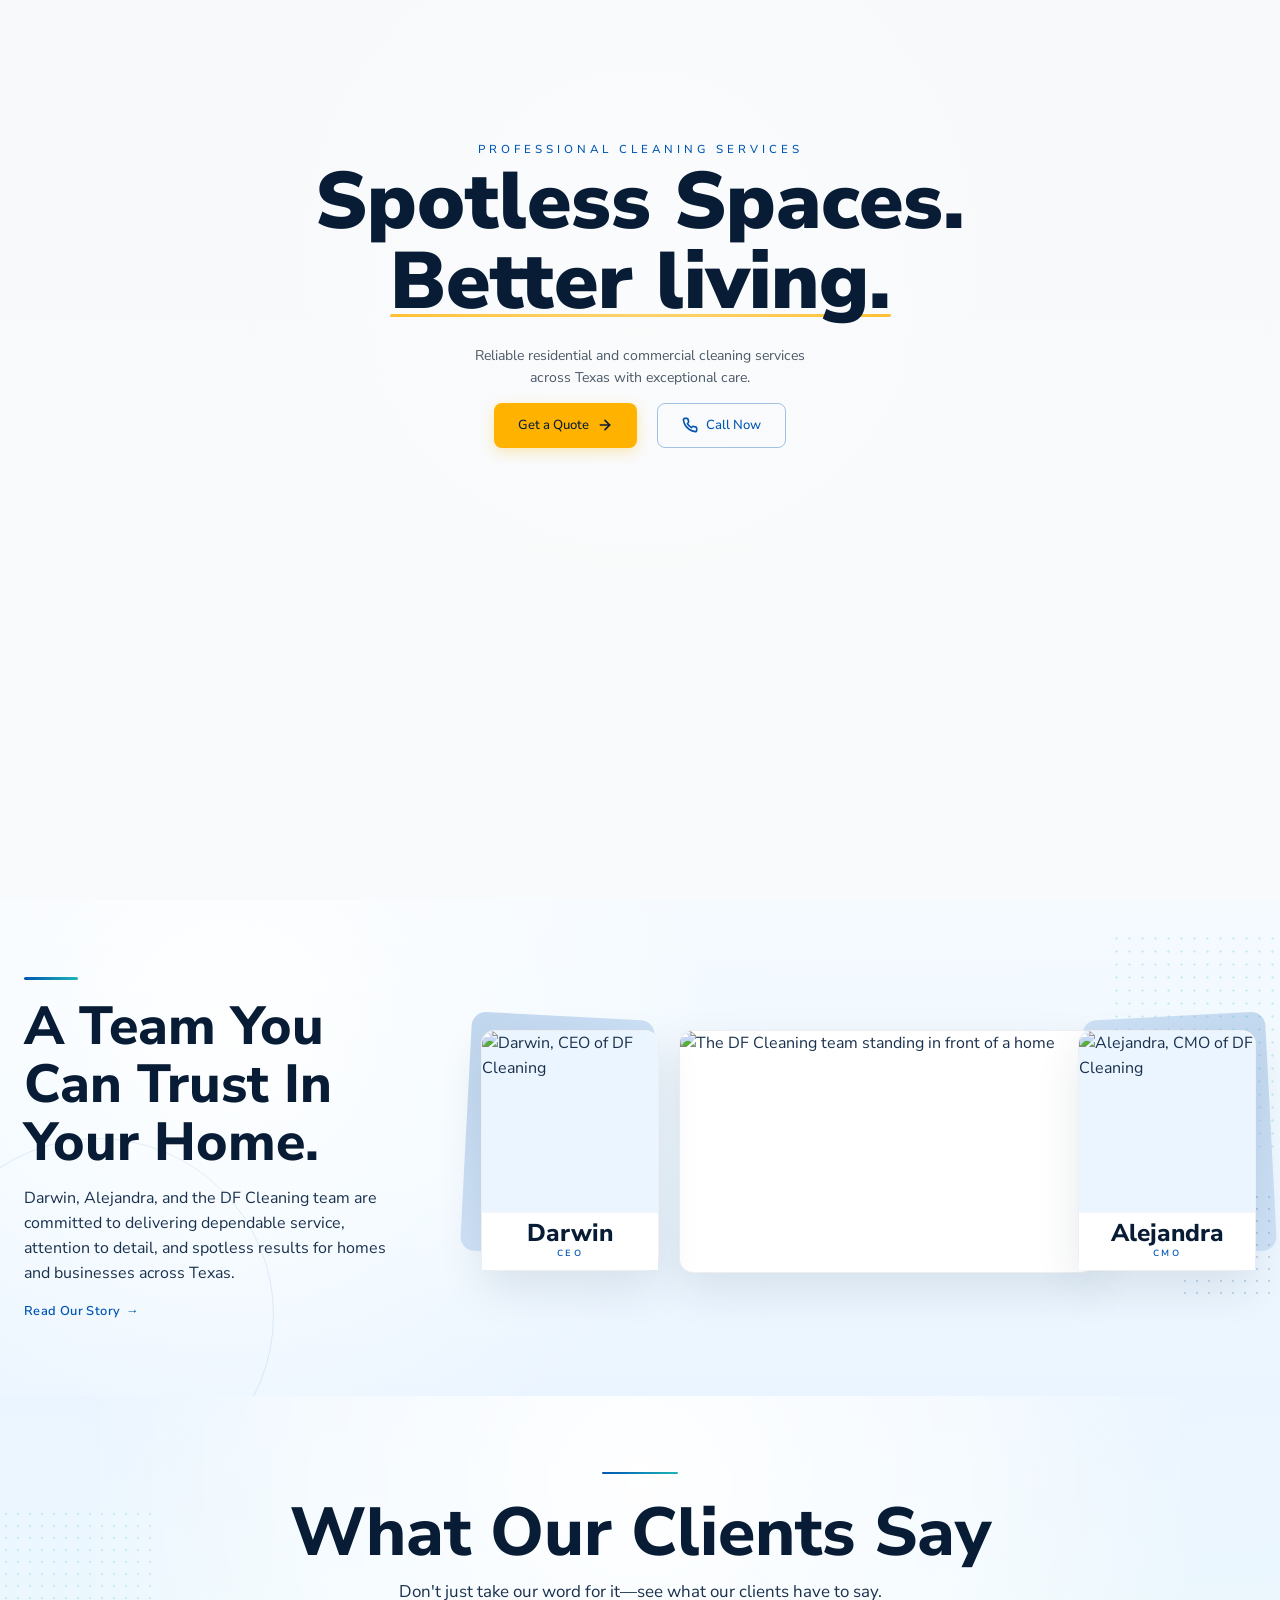
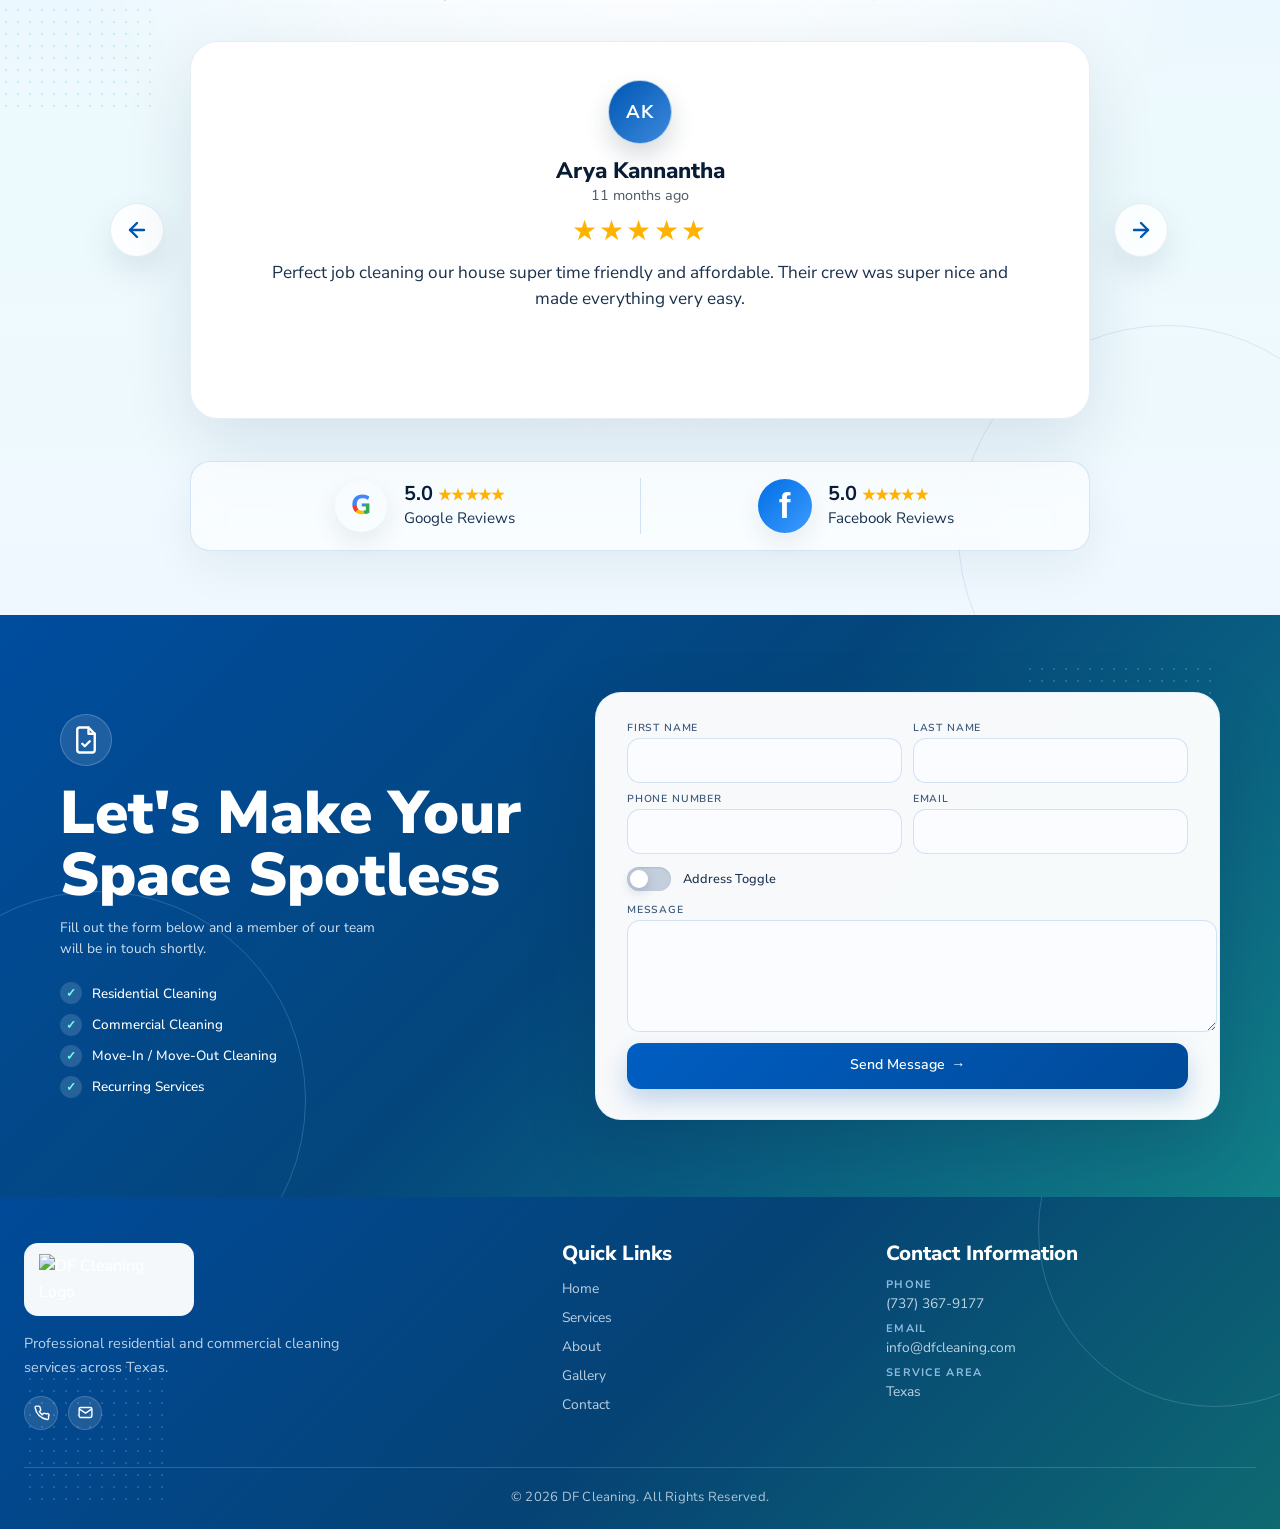
==== index.html @ 4f07cc93 "Revamp About page and update site typography" ====
<!DOCTYPE html>
<html lang="en">
<head>
  <meta charset="UTF-8">
  <meta name="viewport" content="width=device-width, initial-scale=1.0">
  <title>Spotless Spaces, Better Living | DF Cleaning</title>
  <meta name="description" content="Professional residential and commercial cleaning services across Texas with exceptional care. Get a free estimate today!">
  <link rel="stylesheet" href="css/style.css">
  <script src="js/header.js" defer></script>
</head>
<body>

  <site-header root-path=""></site-header>

  <main>
    <!-- HERO SECTION -->
    <section class="hero-section" id="home-hero">
      <div class="container">
        <span class="hero-badge">Professional Cleaning Services</span>
        <h1 class="hero-title">Spotless Spaces. <br><em>Better living.</em></h1>
        <p class="hero-desc">Reliable residential and commercial cleaning services <br>across Texas with exceptional care.</p>
        
        <div class="hero-buttons">
          <!-- Get a Quote Button -->
          <a href="estimate.html" class="btn btn-primary" id="hero-quote-btn">
            Get a Quote
            <!-- Right Arrow Icon -->
            <svg width="16" height="16" viewBox="0 0 24 24" fill="none" stroke="currentColor" stroke-width="2.5" stroke-linecap="round" stroke-linejoin="round" aria-hidden="true">
              <line x1="5" y1="12" x2="19" y2="12"></line>
              <polyline points="12 5 19 12 12 19"></polyline>
            </svg>
          </a>
          <!-- Call Now Button -->
          <a href="tel:+18005550199" class="btn btn-outline" id="hero-call-btn">
            <!-- Phone Icon -->
            <svg width="16" height="16" viewBox="0 0 24 24" fill="none" stroke="currentColor" stroke-width="2.5" stroke-linecap="round" stroke-linejoin="round" aria-hidden="true">
              <path d="M22 16.92v3a2 2 0 0 1-2.18 2 19.79 19.79 0 0 1-8.63-3.07 19.5 19.5 0 0 1-6-6 19.79 19.79 0 0 1-3.07-8.67A2 2 0 0 1 4.11 2h3a2 2 0 0 1 2 1.72 12.84 12.84 0 0 0 .7 2.81 2 2 0 0 1-.45 2.11L8.09 9.91a16 16 0 0 0 6 6l1.27-1.27a2 2 0 0 1 2.11-.45 12.84 12.84 0 0 0 2.81.7A2 2 0 0 1 22 16.92z"></path>
            </svg>
            Call Now
          </a>
        </div>
      </div>
    </section>

    <!-- TEAM PREVIEW -->
    <section class="team-preview" id="meet-the-team" aria-labelledby="team-preview-title">
      <div class="container">
        <div class="team-preview-header">
          <h2 class="team-preview-title" id="team-preview-title">A Team You Can <em>Trust In Your Home.</em></h2>
          <p class="team-preview-copy">Darwin, Alejandra, and the DF Cleaning team are committed to delivering dependable service, attention to detail, and spotless results for homes and businesses across Texas.</p>
          <a href="about.html" class="team-preview-link">Read Our Story <span aria-hidden="true">&rarr;</span></a>
        </div>

        <div class="team-showcase-grid">
          <article class="team-person-card team-person-card--darwin">
            <div class="team-person-photo">
              <img src="assets/darwin.jpg" alt="Darwin, CEO of DF Cleaning">
            </div>
            <div class="team-person-meta">
              <h3>Darwin</h3>
              <p>CEO</p>
            </div>
          </article>

          <figure class="team-main-photo">
            <img src="assets/team.jpg" alt="The DF Cleaning team standing in front of a home">
          </figure>

          <article class="team-person-card team-person-card--alejandra">
            <div class="team-person-photo">
              <img src="assets/alejandra.jpg" alt="Alejandra, CMO of DF Cleaning">
            </div>
            <div class="team-person-meta">
              <h3>Alejandra</h3>
              <p>CMO</p>
            </div>
          </article>
        </div>

      </div>
    </section>

    <!-- CLIENT REVIEWS -->
    <section class="reviews-section" id="client-reviews" aria-labelledby="reviews-title">
      <div class="container reviews-container">
        <div class="reviews-header">
          <h2 class="reviews-title" id="reviews-title">What Our Clients Say</h2>
          <p class="reviews-subtitle">Don't just take our word for it&mdash;see what our clients have to say.</p>
        </div>

        <div class="reviews-carousel" aria-roledescription="carousel" aria-label="Client reviews">
          <button class="review-nav review-nav--prev" type="button" aria-label="Show previous review" data-review-prev>
            <svg width="24" height="24" viewBox="0 0 24 24" fill="none" stroke="currentColor" stroke-width="2.4" stroke-linecap="round" stroke-linejoin="round" aria-hidden="true">
              <line x1="19" y1="12" x2="5" y2="12"></line>
              <polyline points="12 19 5 12 12 5"></polyline>
            </svg>
          </button>

          <article class="review-card" aria-live="polite">
            <div class="review-avatar avatar-blue" data-review-avatar>AK</div>
            <h3 class="review-name" data-review-name>Arya Kannantha</h3>
            <p class="review-date" data-review-date>11 months ago</p>
            <div class="review-stars" aria-label="5 out of 5 stars" data-review-stars>&#9733;&#9733;&#9733;&#9733;&#9733;</div>
            <p class="review-text" data-review-text>Perfect job cleaning our house super time friendly and affordable. Their crew was super nice and made everything very easy.</p>
          </article>

          <button class="review-nav review-nav--next" type="button" aria-label="Show next review" data-review-next>
            <svg width="24" height="24" viewBox="0 0 24 24" fill="none" stroke="currentColor" stroke-width="2.4" stroke-linecap="round" stroke-linejoin="round" aria-hidden="true">
              <line x1="5" y1="12" x2="19" y2="12"></line>
              <polyline points="12 5 19 12 12 19"></polyline>
            </svg>
          </button>
        </div>

        <div class="review-dots" aria-label="Review carousel position" data-review-dots></div>

        <div class="ratings-bar" aria-label="DF Cleaning ratings summary">
          <div class="rating-source">
            <div class="rating-logo google-logo" aria-hidden="true">G</div>
            <div>
              <p class="rating-score">5.0 <span aria-hidden="true">&#9733;&#9733;&#9733;&#9733;&#9733;</span></p>
              <p class="rating-label">Google Reviews</p>
            </div>
          </div>
          <div class="rating-divider" aria-hidden="true"></div>
          <div class="rating-source">
            <div class="rating-logo facebook-logo" aria-hidden="true">f</div>
            <div>
              <p class="rating-score">5.0 <span aria-hidden="true">&#9733;&#9733;&#9733;&#9733;&#9733;</span></p>
              <p class="rating-label">Facebook Reviews</p>
            </div>
          </div>
        </div>
      </div>
    </section>

    <!-- GET ESTIMATE -->
    <section class="estimate-section" id="get-estimate" aria-labelledby="estimate-title">
      <div class="container estimate-container">
        <div class="estimate-card">
          <div class="estimate-intro">
            <div class="estimate-icon" aria-hidden="true">
              <svg width="30" height="30" viewBox="0 0 24 24" fill="none" stroke="currentColor" stroke-width="1.9" stroke-linecap="round" stroke-linejoin="round">
                <path d="M14 2H7a2 2 0 0 0-2 2v16a2 2 0 0 0 2 2h10a2 2 0 0 0 2-2V7z"></path>
                <polyline points="14 2 14 7 19 7"></polyline>
                <path d="m9 15 2 2 4-4"></path>
              </svg>
            </div>
            <h2 class="estimate-title" id="estimate-title">Let's Make Your Space Spotless</h2>
            <p class="estimate-subtitle">Fill out the form below and a member of our team will be in touch shortly.</p>
            <ul class="estimate-service-list" aria-label="Available cleaning services">
              <li><span aria-hidden="true">&check;</span> Residential Cleaning</li>
              <li><span aria-hidden="true">&check;</span> Commercial Cleaning</li>
              <li><span aria-hidden="true">&check;</span> Move-In / Move-Out Cleaning</li>
              <li><span aria-hidden="true">&check;</span> Recurring Services</li>
            </ul>
          </div>

          <form action="#" method="POST" class="homepage-estimate-form" id="homepage-estimate-form">
            <div class="estimate-form-row estimate-form-row--split">
              <div class="estimate-field">
                <label for="home-first-name">First Name</label>
                <input type="text" id="home-first-name" name="firstName" autocomplete="given-name" required>
              </div>
              <div class="estimate-field">
                <label for="home-last-name">Last Name</label>
                <input type="text" id="home-last-name" name="lastName" autocomplete="family-name" required>
              </div>
            </div>

            <div class="estimate-form-row estimate-form-row--split">
              <div class="estimate-field">
                <label for="home-phone">Phone Number</label>
                <input type="tel" id="home-phone" name="phone" autocomplete="tel" required>
              </div>
              <div class="estimate-field">
                <label for="home-email">Email</label>
                <input type="email" id="home-email" name="email" autocomplete="email" required>
              </div>
            </div>

            <div class="estimate-toggle-row">
              <label class="estimate-toggle" for="home-address-toggle">
                <input type="checkbox" id="home-address-toggle" name="provideAddress" aria-controls="home-address-field">
                <span class="estimate-toggle-track" aria-hidden="true"></span>
                <span>Address Toggle</span>
              </label>
            </div>

            <div class="estimate-field estimate-address-field" id="home-address-field" hidden>
              <label for="home-address">Address</label>
              <input type="text" id="home-address" name="address" autocomplete="street-address" disabled>
            </div>

            <div class="estimate-field">
              <label for="home-message">Message</label>
              <textarea id="home-message" name="message" rows="4" required></textarea>
            </div>

            <button type="submit" class="estimate-submit">
              Send Message <span aria-hidden="true">&rarr;</span>
            </button>
          </form>
        </div>
      </div>
    </section>
  </main>

  <!-- FOOTER -->
  <footer class="main-footer">
    <div class="container">
      <div class="footer-grid">
        <div class="footer-brand">
          <a href="index.html" class="footer-logo-link" aria-label="DF Cleaning Homepage">
            <img src="assets/logo2.png" alt="DF Cleaning Logo">
          </a>
          <p>Professional residential and commercial cleaning services across Texas.</p>
          <div class="footer-socials" aria-label="Quick contact links">
            <a href="tel:+17373679177" aria-label="Call DF Cleaning">
              <svg width="17" height="17" viewBox="0 0 24 24" fill="none" stroke="currentColor" stroke-width="2" aria-hidden="true">
                <path d="M22 16.92v3a2 2 0 0 1-2.18 2A19.79 19.79 0 0 1 3 5.18 2 2 0 0 1 5 3h3a2 2 0 0 1 2 1.72 12.84 12.84 0 0 0 .7 2.81 2 2 0 0 1-.45 2.11L9 10.9a16 16 0 0 0 4.1 4.1l1.26-1.25a2 2 0 0 1 2.11-.45 12.84 12.84 0 0 0 2.81.7A2 2 0 0 1 22 16.92z"></path>
              </svg>
            </a>
            <a href="mailto:info@dfcleaning.com" aria-label="Email DF Cleaning">
              <svg width="17" height="17" viewBox="0 0 24 24" fill="none" stroke="currentColor" stroke-width="2" aria-hidden="true">
                <rect x="3" y="5" width="18" height="14" rx="2"></rect>
                <path d="m3 7 9 6 9-6"></path>
              </svg>
            </a>
          </div>
        </div>

        <nav class="footer-column" aria-label="Footer quick links">
          <h3>Quick Links</h3>
          <ul>
            <li><a href="index.html">Home</a></li>
            <li><a href="services.html">Services</a></li>
            <li><a href="about.html">About</a></li>
            <li><a href="gallery.html">Gallery</a></li>
            <li><a href="estimate.html">Contact</a></li>
          </ul>
        </nav>

        <div class="footer-column">
          <h3>Contact Information</h3>
          <ul>
            <li><span>Phone</span><a href="tel:+17373679177">(737) 367-9177</a></li>
            <li><span>Email</span><a href="mailto:info@dfcleaning.com">info@dfcleaning.com</a></li>
            <li><span>Service Area</span><span>Texas</span></li>
          </ul>
        </div>
      </div>

      <div class="footer-bottom">
        <p>&copy; 2026 DF Cleaning. All Rights Reserved.</p>
      </div>
    </div>
  </footer>

  <script src="js/main.js?v=landing-polish"></script>
</body>
</html>
---- css/style.css ----
@import url('https://fonts.googleapis.com/css2?family=Nunito+Sans:wght@300;400;500;600;700;800;900&display=swap');

/* ==========================================================================
   CASCADE LAYERS DEFINITION
   ========================================================================== */
@layer reset, base, layout, components, utilities;

@layer reset {
  /* Resets applying specifically rather than globally (*) */
  html, body, div, span, h1, h2, h3, h4, h5, h6, p, a, svg, button, ul, li, nav, section, header, footer, form, input, label {
    box-sizing: border-box;
    margin: 0;
    padding: 0;
  }

  ul, ol {
    list-style: none;
  }

  a {
    color: inherit;
    text-decoration: none;
  }

  img {
    max-inline-size: 100%;
    block-size: auto;
    display: block;
  }

  button, input, select, textarea {
    font: inherit;
    color: inherit;
    background: none;
    border: none;
  }
}

@layer base {
  :root {
    /* Color Palette */
    --color-navy-dark: hsl(212, 73%, 12%);
    --color-navy: hsl(212, 73%, 15%);
    --color-blue: hsl(211, 100%, 35%);
    --color-blue-hover: hsl(211, 100%, 30%);
    --color-blue-light: hsl(210, 100%, 96%);
    --color-blue-light-hover: hsl(210, 100%, 92%);
    --color-ice: hsl(203, 100%, 97%);
    --color-teal: hsl(180, 70%, 42%);
    --color-teal-dark: hsl(184, 76%, 31%);
    
    --color-yellow: hsl(42, 100%, 50%);
    --color-yellow-hover: hsl(42, 100%, 45%);
    --color-yellow-light: hsl(45, 100%, 95%);
    
    --color-gray-dark: hsl(210, 15%, 35%);
    --color-gray-light: hsl(210, 20%, 98%);
    --color-white: hsl(0, 0%, 100%);
    --color-text-main: hsl(212, 50%, 20%);
    --color-border: hsl(210, 16%, 93%);
    
    /* Typography */
    --font-sans: 'Nunito Sans', -apple-system, BlinkMacSystemFont, "Segoe UI", Roboto, sans-serif;
    --font-body: 'Nunito Sans', -apple-system, BlinkMacSystemFont, "Segoe UI", Roboto, sans-serif;
    --font-serif: 'Nunito Sans', -apple-system, BlinkMacSystemFont, "Segoe UI", Roboto, sans-serif;
    
    /* Spacing & Layout */
    --transition-speed: 0.3s;
    --transition-curve: cubic-bezier(0.25, 0.8, 0.25, 1);
    
    /* Shadows */
    --shadow-sm: 0 2px 8px rgba(12, 35, 64, 0.05);
    --shadow-md: 0 8px 30px rgba(12, 35, 64, 0.08);
    --shadow-lg: 0 20px 40px rgba(12, 35, 64, 0.12);
  }

  body {
    font-family: var(--font-body);
    background-color: var(--color-gray-light);
    color: var(--color-text-main);
    line-height: 1.6;
    overflow-x: clip; /* Avoid horizontal scrollbar issues */
    scrollbar-gutter: stable;
  }

  h1, h2, h3, h4, h5, h6 {
    font-family: var(--font-sans);
    color: var(--color-navy-dark);
    font-weight: 800;
  }

  /* Accessible outline-focus styling */
  button:focus-visible,
  a:focus-visible,
  input:focus-visible,
  select:focus-visible,
  textarea:focus-visible {
    outline: 3px solid var(--color-blue);
    outline-offset: 3px;
  }
}

@layer layout {
  .container {
    max-inline-size: 1280px;
    margin-inline: auto;
    padding-inline: 1.5rem;
  }

  header {
    background-color: transparent;
    backdrop-filter: none;
    position: absolute;
    top: 24px; /* Move entire navbar row down ~10-15px */
    left: 0;
    width: 100%;
    z-index: 100;
    border-block-end: none;
    box-shadow: none;
  }

  .nav-wrapper {
    display: flex;
    align-items: center;
    justify-content: space-between;
    padding-block: 0.5rem;
  }

  /* Footer Layout */
  .main-footer {
    background: linear-gradient(135deg, hsl(211, 100%, 30%) 0%, hsl(207, 91%, 24%) 52%, hsl(185, 78%, 25%) 100%);
    color: var(--color-white);
    margin-block-start: 0;
    overflow: hidden;
    padding-block: clamp(2.3rem, 3.6vw, 3.25rem) 1.35rem;
    position: relative;
  }

  .main-footer::before {
    content: "";
    position: absolute;
    inset-block-start: -9rem;
    inset-inline-end: -7rem;
    inline-size: 22rem;
    block-size: 22rem;
    border: 1px solid rgba(221, 239, 255, 0.18);
    border-radius: 50%;
    pointer-events: none;
  }

  .main-footer::after {
    content: "";
    position: absolute;
    inset-block-end: 1.5rem;
    inset-inline-start: 1.5rem;
    inline-size: 9rem;
    block-size: 9rem;
    background-image: radial-gradient(rgba(180, 218, 255, 0.28) 1.2px, transparent 1.2px);
    background-size: 12px 12px;
    opacity: 0.65;
    pointer-events: none;
  }

  .footer-grid {
    display: grid;
    gap: clamp(1.8rem, 4vw, 4rem);
    grid-template-columns: minmax(260px, 1.25fr) minmax(160px, 0.7fr) minmax(240px, 0.95fr);
    margin-block-end: clamp(1.65rem, 3vw, 2.3rem);
    position: relative;
    z-index: 1;
  }

  .footer-bottom {
    border-block-start: 1px solid rgba(221, 239, 255, 0.18);
    color: rgba(239, 247, 255, 0.72);
    font-size: 0.82rem;
    letter-spacing: 0.02em;
    padding-block-start: 1.2rem;
    position: relative;
    text-align: center;
    z-index: 1;
  }
}

@layer components {
  /* Logo */
  .logo-link {
    display: flex;
    align-items: center;
    inline-size: auto;
    block-size: 75px; /* Increase logo size ~5-10% */
    margin-inline-start: -1.5rem; /* Shift slightly more left */
    position: relative;
    top: -3px; /* Nudge up a touch higher to align text in navbar */
    transition: transform var(--transition-speed);
  }

  .logo-link img {
    height: 100%;
    width: auto;
    object-fit: contain;
  }

  .logo-link:hover {
    transform: scale(1.02);
  }

  /* Navigation Menu */
  .main-nav {
    display: flex;
    align-items: center;
    gap: 2rem;
  }

  .nav-list {
    display: flex;
    align-items: center;
    gap: 2rem;
  }

  .nav-item {
    position: relative;
  }

  .nav-link {
    font-family: var(--font-sans);
    font-size: 0.82rem;
    font-weight: 500;
    color: var(--color-navy-dark);
    letter-spacing: 1.2px;
    padding-block: 0.5rem;
    transition: color var(--transition-speed);
    display: flex;
    align-items: center;
    gap: 0.25rem;
    cursor: pointer;
  }

  .nav-link:hover {
    color: var(--color-blue);
  }

  .nav-link[aria-current="page"] {
    color: var(--color-navy);
    position: relative;
  }

  .nav-link[aria-current="page"]::before {
    content: "";
    position: absolute;
    bottom: -6px;
    left: 50%;
    transform: translateX(-50%);
    width: 24px;
    height: 3px;
    background-color: var(--color-yellow);
    border-radius: 2px;
  }

  /* Services Dropdown Styles */
  .dropdown-menu {
    position: absolute;
    top: 100%;
    left: 50%;
    transform: translateX(-50%) translateY(10px);
    background-color: var(--color-white);
    border-radius: 8px;
    box-shadow: var(--shadow-md);
    border: 1px solid var(--color-border);
    padding: 0.75rem;
    min-inline-size: 240px;
    opacity: 0;
    visibility: hidden;
    transition: opacity 0.2s allow-discrete, transform 0.2s allow-discrete, visibility 0.2s allow-discrete;
    z-index: 10;
  }

  /* Show dropdown on hover (for desktop) and when active */
  .nav-item:hover .dropdown-menu,
  .nav-item:focus-within .dropdown-menu,
  .dropdown-menu.active {
    opacity: 1;
    visibility: visible;
    transform: translateX(-50%) translateY(0);
  }

  @starting-style {
    .nav-item:hover .dropdown-menu,
    .nav-item:focus-within .dropdown-menu,
    .dropdown-menu.active {
      opacity: 0;
      transform: translateX(-50%) translateY(10px);
    }
  }

  .dropdown-link {
    display: block;
    padding: 0.6rem 1rem;
    border-radius: 6px;
    font-family: var(--font-sans);
    font-size: 0.85rem;
    font-weight: 600;
    color: var(--color-navy);
    transition: background-color var(--transition-speed), color var(--transition-speed);
  }

  .dropdown-link:hover {
    background-color: var(--color-blue-light);
    color: var(--color-blue);
  }

  /* Header Actions (Buttons) */
  .header-actions {
    display: flex;
    align-items: center;
    gap: 1rem;
  }

  /* Buttons */
  .btn {
    display: inline-flex;
    align-items: center;
    justify-content: center;
    gap: 0.5rem;
    padding: 0.7rem 1.5rem;
    border-radius: 8px;
    font-family: var(--font-sans);
    font-size: 0.82rem;
    font-weight: 500;
    cursor: pointer;
    transition: background-color var(--transition-speed), color var(--transition-speed), border-color var(--transition-speed), transform var(--transition-speed), box-shadow var(--transition-speed);
    text-wrap: nowrap;
    min-block-size: 44px; /* Touch target standard */
  }

  .btn:hover {
    transform: translateY(-2px);
  }

  .btn:active {
    transform: translateY(0);
  }

  .btn-outline {
    background-color: transparent;
    color: var(--color-blue);
    border: 1px solid rgba(0, 86, 179, 0.35);
  }

  .btn-outline:hover {
    background-color: rgba(0, 86, 179, 0.05);
    border-color: var(--color-blue);
    box-shadow: var(--shadow-sm);
  }

  .btn-primary {
    background-color: var(--color-yellow);
    color: var(--color-navy-dark);
    box-shadow: 0 4px 14px rgba(253, 184, 19, 0.3);
  }

  .btn-primary:hover {
    background-color: var(--color-yellow-hover);
    box-shadow: 0 6px 20px rgba(253, 184, 19, 0.4);
  }

  .btn-secondary {
    background-color: var(--color-blue);
    color: var(--color-white);
    box-shadow: 0 4px 14px rgba(0, 86, 179, 0.2);
  }

  .btn-secondary:hover {
    background-color: var(--color-blue-hover);
    box-shadow: 0 6px 20px rgba(0, 86, 179, 0.3);
  }

  /* Mobile Nav Toggle */
  .menu-toggle {
    display: none;
    flex-direction: column;
    justify-content: space-between;
    width: 30px;
    height: 21px;
    cursor: pointer;
    z-index: 101;
  }

  .menu-toggle span {
    display: block;
    width: 100%;
    height: 3px;
    background-color: var(--color-navy);
    border-radius: 3px;
    transition: transform var(--transition-speed), opacity var(--transition-speed);
  }

  /* Hero Section */
  .hero-section {
    background-image: radial-gradient(circle at 50% 28%, rgba(255, 255, 255, 0.45) 0%, rgba(255, 255, 255, 0) 45%), linear-gradient(to bottom, rgba(219, 234, 254, 0.08) 0%, rgba(255, 255, 255, 0) 100%), url('../assets/hero-v5.png');
    background-repeat: no-repeat;
    background-position: center 32%; /* Shift mansion down slightly more to support larger spacing */
    background-size: cover;
    height: 100dvh;
    display: flex;
    flex-direction: column;
    justify-content: flex-start;
    align-items: center;
    padding-block-start: 8.5rem; /* Adjusted space between hero text and nav bar */
    padding-block-end: 38vh; /* Balanced padding to keep layout in a single frame */
    text-align: center;
    position: relative;
    overflow: hidden;
    box-sizing: border-box;
  }

  .hero-badge {
    font-family: var(--font-sans);
    font-size: 0.72rem;
    font-weight: 500;
    color: var(--color-blue);
    letter-spacing: 4px;
    text-transform: uppercase;
    margin-block-end: 0.35rem; /* Reduced spacing */
    display: inline-block;
  }

  .hero-title {
    font-family: var(--font-serif);
    font-size: clamp(2.8rem, 2rem + 4.2vw, 5rem); /* Increased headline size to be larger and bold */
    line-height: 0.96;
    font-weight: 900;
    letter-spacing: 0;
    color: var(--color-navy-dark);
    margin-block-end: 1.5rem; /* Increased spacing between title and description */
    max-inline-size: 1000px;
    margin-inline: auto;
    text-wrap: balance;
  }

  .hero-title em {
    font-family: var(--font-serif);
    font-style: normal;
    font-weight: 900;
    color: var(--color-navy-dark);
    position: relative;
    white-space: nowrap;
    display: inline-block;
    margin-block-start: 0.2rem; /* Slightly reduced margin */
  }

  .hero-title em::after {
    content: "";
    position: absolute;
    left: 0;
    bottom: 4px;
    width: 100%;
    height: 3px;
    background-color: var(--color-yellow);
    z-index: -1;
    transform: skewX(-15deg);
    border-radius: 4px;
  }

  .hero-desc {
    font-family: var(--font-sans);
    font-size: clamp(0.85rem, 0.8rem + 0.1vw, 1.05rem); /* Slightly smaller for better layout fit */
    font-weight: 400;
    color: var(--color-gray-dark);
    max-inline-size: 750px;
    margin-inline: auto;
    margin-block-end: 0.8rem; /* Reduced spacing */
    text-wrap: pretty;
  }

  .hero-buttons {
    display: flex;
    justify-content: center;
    gap: 1.25rem;
    margin-block-end: 0;
    flex-wrap: wrap;
  }

  /* Team Preview */
  .team-preview {
    background: radial-gradient(circle at 18% 26%, rgba(255, 255, 255, 0.94) 0%, rgba(255, 255, 255, 0.38) 24%, transparent 44%), linear-gradient(180deg, hsl(210, 100%, 98%) 0%, var(--color-ice) 45%, hsl(210, 100%, 96%) 100%);
    overflow: hidden;
    padding-block: clamp(4.25rem, 6vw, 6.25rem) clamp(4rem, 5.6vw, 5.75rem);
    position: relative;
  }

  .team-preview::before {
    content: "";
    position: absolute;
    inset-block-start: 2rem;
    inset-inline-end: clamp(-3rem, -4vw, -1rem);
    inline-size: clamp(9rem, 17vw, 15rem);
    block-size: clamp(9rem, 17vw, 15rem);
    background-image: radial-gradient(rgba(20, 184, 166, 0.22) 1.35px, transparent 1.35px);
    background-size: 13px 13px;
    opacity: 0.8;
    pointer-events: none;
  }

  .team-preview::after {
    content: "";
    position: absolute;
    inset-block-end: -6rem;
    inset-inline-start: -5rem;
    inline-size: 22rem;
    block-size: 22rem;
    border: 1px solid rgba(0, 86, 179, 0.1);
    border-radius: 50%;
    pointer-events: none;
  }

  .team-preview .container {
    align-items: center;
    display: grid;
    gap: clamp(2.25rem, 5vw, 4.5rem);
    grid-template-columns: minmax(250px, 0.72fr) minmax(590px, 1.42fr);
    position: relative;
    z-index: 1;
  }

  .team-preview-header {
    margin: 0;
    max-inline-size: 420px;
    position: relative;
    text-align: left;
  }

  .team-preview-header::before {
    content: "";
    display: block;
    inline-size: 54px;
    block-size: 3px;
    background: linear-gradient(90deg, var(--color-blue), var(--color-teal));
    border-radius: 999px;
    margin-block-end: 1.15rem;
  }

  .team-preview-title {
    color: var(--color-navy-dark);
    font-family: var(--font-serif);
    font-size: clamp(2.25rem, 1.8rem + 2vw, 3.35rem);
    font-weight: 800;
    letter-spacing: 0;
    line-height: 1.08;
    max-inline-size: 430px;
    text-wrap: balance;
  }

  .team-preview-title em {
    color: var(--color-navy-dark);
    display: inline;
    font-family: var(--font-serif);
    font-style: normal;
    font-weight: 800;
  }

  .team-preview-copy {
    color: var(--color-text-main);
    font-size: clamp(0.92rem, 0.86rem + 0.22vw, 1rem);
    line-height: 1.55;
    margin: 0.9rem 0 0;
    max-inline-size: 380px;
    text-wrap: pretty;
  }

  .team-preview-link {
    color: var(--color-blue);
    display: inline-flex;
    font-family: var(--font-sans);
    font-size: 0.8rem;
    font-weight: 600;
    gap: 0.35rem;
    letter-spacing: 0.03em;
    margin-block-start: 1rem;
    position: relative;
    transition: transform var(--transition-speed);
  }

  .team-preview-link:hover {
    transform: translateX(3px);
  }

  .team-showcase-grid {
    align-items: stretch;
    display: grid;
    gap: clamp(0.9rem, 1.6vw, 1.4rem);
    grid-template-columns: minmax(150px, 0.75fr) minmax(300px, 1.6fr) minmax(150px, 0.75fr);
    isolation: isolate;
    margin-inline: auto;
    max-inline-size: 790px;
    position: relative;
    width: 100%;
  }

  .team-showcase-grid::after {
    content: "";
    position: absolute;
    inset-block-end: -1.5rem;
    inset-inline-end: -1.7rem;
    inline-size: 104px;
    block-size: 104px;
    background-image: radial-gradient(rgba(0, 86, 179, 0.2) 1.35px, transparent 1.35px);
    background-size: 12px 12px;
    z-index: -1;
  }

  .team-person-card,
  .team-main-photo {
    background-color: var(--color-white);
    border: 1px solid rgba(12, 35, 64, 0.07);
    border-radius: 14px;
    box-shadow: 0 18px 44px rgba(12, 35, 64, 0.1);
    overflow: hidden;
  }

  .team-person-card {
    display: flex;
    flex-direction: column;
    overflow: visible;
    position: relative;
  }

  .team-person-card--darwin::before {
    content: "";
    position: absolute;
    inset: -0.9rem 0.55rem 0.9rem -1rem;
    background: linear-gradient(135deg, rgba(0, 86, 179, 0.22), rgba(219, 234, 254, 0.86));
    border-radius: 14px;
    transform: rotate(3deg);
    z-index: -1;
  }

  .team-person-card--alejandra::before {
    content: "";
    position: absolute;
    inset: -0.9rem -1rem 0.9rem 0.55rem;
    background: linear-gradient(225deg, rgba(0, 86, 179, 0.2), rgba(219, 234, 254, 0.82));
    border-radius: 14px;
    transform: rotate(-3deg);
    z-index: -1;
  }

  .team-person-photo {
    aspect-ratio: 1 / 1.03;
    background-color: var(--color-blue-light);
    border-radius: 14px 14px 0 0;
    overflow: hidden;
  }

  .team-person-photo img,
  .team-main-photo img {
    block-size: 100%;
    inline-size: 100%;
    object-fit: cover;
  }

  .team-person-card--darwin img {
    object-position: center 28%;
  }

  .team-person-card--alejandra img {
    object-position: center 22%;
  }

  .team-person-meta {
    background: rgba(255, 255, 255, 0.97);
    border-block-start: 1px solid rgba(12, 35, 64, 0.04);
    padding: 0.58rem 1rem 0.7rem;
    text-align: center;
  }

  .team-person-meta h3 {
    color: var(--color-navy-dark);
    font-family: var(--font-serif);
    font-size: clamp(1.25rem, 1.08rem + 0.55vw, 1.55rem);
    font-weight: 800;
    letter-spacing: 0;
    line-height: 0.95;
    margin-block-end: 0.2rem;
  }

  .team-person-meta p {
    color: var(--color-blue);
    font-family: var(--font-sans);
    font-size: 0.56rem;
    font-weight: 600;
    letter-spacing: 0.28em;
    line-height: 1.2;
    text-transform: uppercase;
  }

  .team-main-photo {
    aspect-ratio: 1.72 / 1;
    min-block-size: 100%;
    margin: 0;
  }

  .team-main-photo img {
    object-position: center 68%;
  }

  /* Client Reviews */
  .reviews-section {
    background: radial-gradient(circle at 50% 10%, rgba(255, 255, 255, 0.96) 0%, rgba(255, 255, 255, 0.5) 34%, transparent 58%), linear-gradient(180deg, hsl(210, 100%, 96%) 0%, hsl(190, 80%, 96%) 48%, hsl(207, 100%, 97%) 100%);
    overflow: hidden;
    padding-block: clamp(4.1rem, 6vw, 5.8rem) clamp(3.5rem, 5vw, 4.75rem);
    position: relative;
  }

  .reviews-section::before {
    content: "";
    position: absolute;
    inset-block-start: 7rem;
    inset-inline-start: clamp(-3rem, -4vw, -1rem);
    inline-size: clamp(8rem, 16vw, 14rem);
    block-size: clamp(8rem, 16vw, 14rem);
    background-image: radial-gradient(rgba(20, 184, 166, 0.24) 1.35px, transparent 1.35px);
    background-size: 12px 12px;
    opacity: 0.72;
    pointer-events: none;
  }

  .reviews-section::after {
    content: "";
    position: absolute;
    inset-block-end: -8rem;
    inset-inline-end: -6rem;
    inline-size: 26rem;
    block-size: 26rem;
    border: 1px solid rgba(0, 86, 179, 0.11);
    border-radius: 50%;
    pointer-events: none;
  }

  .reviews-container {
    position: relative;
    z-index: 1;
  }

  .reviews-container::before {
    content: "";
    display: block;
    inline-size: clamp(54px, 6vw, 84px);
    block-size: 2px;
    background: linear-gradient(90deg, var(--color-blue), var(--color-teal));
    border-radius: 999px;
    margin: 0 auto clamp(1.05rem, 2vw, 1.55rem);
  }

  .reviews-header {
    margin-inline: auto;
    max-inline-size: 820px;
    text-align: center;
  }

  .reviews-title {
    color: var(--color-navy-dark);
    font-family: var(--font-serif);
    font-size: clamp(2.6rem, 2rem + 2.8vw, 4.35rem);
    font-weight: 800;
    letter-spacing: 0;
    line-height: 1;
    text-wrap: balance;
  }

  .reviews-subtitle {
    color: var(--color-text-main);
    font-size: clamp(0.95rem, 0.9rem + 0.2vw, 1.08rem);
    line-height: 1.55;
    margin-block-start: 0.75rem;
  }

  .reviews-carousel {
    align-items: center;
    display: grid;
    gap: clamp(1rem, 2vw, 1.5rem);
    grid-template-columns: 56px minmax(0, 900px) 56px;
    justify-content: center;
    margin-block-start: clamp(1.65rem, 3vw, 2.25rem);
  }

  .review-card {
    align-items: center;
    background-color: rgba(255, 255, 255, 0.97);
    border: 1px solid rgba(0, 86, 179, 0.1);
    border-radius: 28px;
    box-shadow: 0 24px 70px rgba(12, 35, 64, 0.11);
    display: flex;
    flex-direction: column;
    min-block-size: 300px;
    padding: clamp(1.5rem, 3vw, 2.35rem) clamp(1.5rem, 4vw, 4rem);
    text-align: center;
    transition: opacity 0.22s ease, transform 0.22s ease;
  }

  .review-card.is-transitioning {
    opacity: 0;
    transform: translateY(6px) scale(0.992);
  }

  .review-avatar {
    align-items: center;
    block-size: 64px;
    border: 1px solid rgba(255, 255, 255, 0.65);
    border-radius: 50%;
    box-shadow: 0 12px 24px rgba(12, 35, 64, 0.16);
    color: var(--color-white);
    display: flex;
    font-family: var(--font-sans);
    font-size: 1.15rem;
    font-weight: 700;
    inline-size: 64px;
    justify-content: center;
    letter-spacing: 0.04em;
  }

  .avatar-blue { background: linear-gradient(135deg, hsl(211, 100%, 35%), hsl(211, 70%, 55%)); }
  .avatar-teal { background: linear-gradient(135deg, hsl(178, 68%, 37%), hsl(188, 78%, 52%)); }
  .avatar-light-blue { background: linear-gradient(135deg, hsl(207, 88%, 58%), hsl(199, 100%, 72%)); }

  .review-name {
    color: var(--color-navy-dark);
    font-size: clamp(1.15rem, 1rem + 0.5vw, 1.45rem);
    line-height: 1.15;
    margin-block-start: 0.85rem;
  }

  .review-date {
    color: var(--color-gray-dark);
    font-size: 0.9rem;
    line-height: 1.2;
    margin-block-start: 0.25rem;
  }

  .review-stars {
    color: var(--color-yellow);
    font-size: clamp(1.35rem, 1.1rem + 0.8vw, 1.8rem);
    letter-spacing: 0.08em;
    line-height: 1;
    margin-block-start: 0.85rem;
  }

  .review-text {
    color: var(--color-text-main);
    font-size: clamp(0.96rem, 0.9rem + 0.22vw, 1.08rem);
    line-height: 1.55;
    margin-block-start: 0.85rem;
    max-inline-size: 760px;
    text-wrap: pretty;
  }

  .review-nav {
    align-items: center;
    background-color: rgba(255, 255, 255, 0.8);
    block-size: 54px;
    border: 1px solid rgba(0, 86, 179, 0.1);
    border-radius: 50%;
    box-shadow: 0 14px 34px rgba(12, 35, 64, 0.1);
    color: var(--color-blue);
    cursor: pointer;
    display: inline-flex;
    inline-size: 54px;
    justify-content: center;
    transition: background-color var(--transition-speed), box-shadow var(--transition-speed), transform var(--transition-speed);
  }

  .review-nav:hover {
    background-color: var(--color-white);
    box-shadow: 0 18px 40px rgba(12, 35, 64, 0.14);
    transform: translateY(-2px);
  }

  .review-nav:active {
    transform: translateY(0);
  }

  .review-dots {
    display: flex;
    gap: 0.55rem;
    justify-content: center;
    margin-block-start: 1.05rem;
  }

  .review-dot {
    background-color: hsl(212, 20%, 82%);
    block-size: 10px;
    border-radius: 50%;
    cursor: pointer;
    inline-size: 10px;
    transition: background-color var(--transition-speed), transform var(--transition-speed);
  }

  .review-dot[aria-current="true"] {
    background-color: var(--color-blue);
    transform: scale(1.15);
  }

  .ratings-bar {
    align-items: center;
    background-color: rgba(255, 255, 255, 0.58);
    border: 1px solid rgba(0, 86, 179, 0.14);
    border-radius: 20px;
    box-shadow: 0 18px 45px rgba(12, 35, 64, 0.06);
    backdrop-filter: blur(14px);
    display: grid;
    gap: 1.25rem;
    grid-template-columns: 1fr auto 1fr;
    margin: 1.6rem auto 0;
    max-inline-size: 900px;
    padding: 1rem clamp(1.25rem, 3vw, 2.6rem);
  }

  .rating-source {
    align-items: center;
    display: flex;
    gap: 1rem;
    justify-content: center;
  }

  .rating-logo {
    align-items: center;
    background-color: var(--color-white);
    block-size: 54px;
    border-radius: 50%;
    box-shadow: 0 10px 24px rgba(12, 35, 64, 0.08);
    display: inline-flex;
    flex: 0 0 auto;
    font-family: var(--font-sans);
    font-size: 1.7rem;
    font-weight: 800;
    inline-size: 54px;
    justify-content: center;
  }

  .google-logo {
    color: transparent;
    background-image: conic-gradient(from -20deg, #4285f4 0 25%, #34a853 0 48%, #fbbc05 0 68%, #ea4335 0 82%, #4285f4 0 100%);
    background-clip: text;
    -webkit-background-clip: text;
  }

  .facebook-logo {
    background: linear-gradient(135deg, hsl(211, 100%, 45%), hsl(211, 100%, 62%));
    color: var(--color-white);
    font-family: Arial, sans-serif;
    font-size: 2.2rem;
    line-height: 1;
  }

  .rating-score {
    color: var(--color-navy-dark);
    font-size: 1.25rem;
    font-weight: 700;
    line-height: 1.1;
  }

  .rating-score span {
    color: var(--color-yellow);
    font-size: 0.95rem;
    letter-spacing: 0.02em;
  }

  .rating-label {
    color: var(--color-text-main);
    font-size: 0.95rem;
    line-height: 1.35;
    margin-block-start: 0.2rem;
  }

  .rating-divider {
    background-color: rgba(0, 86, 179, 0.16);
    block-size: 56px;
    inline-size: 1px;
  }

  /* Estimate Section */
  .estimate-section {
    background: linear-gradient(135deg, hsl(211, 100%, 31%) 0%, hsl(207, 94%, 25%) 48%, hsl(184, 77%, 30%) 100%);
    overflow: hidden;
    padding-block: clamp(4.2rem, 6vw, 6.25rem);
    position: relative;
  }

  .estimate-section::before {
    content: "";
    position: absolute;
    inset-block-end: -7rem;
    inset-inline-start: -7rem;
    inline-size: 26rem;
    block-size: 26rem;
    border: 1px solid rgba(221, 239, 255, 0.18);
    border-radius: 50%;
    pointer-events: none;
  }

  .estimate-section::after {
    content: "";
    position: absolute;
    inset-block-start: 3rem;
    inset-inline-end: clamp(1rem, 5vw, 5rem);
    inline-size: 12rem;
    block-size: 12rem;
    background-image: radial-gradient(rgba(221, 239, 255, 0.24) 1.25px, transparent 1.25px);
    background-size: 12px 12px;
    opacity: 0.72;
    pointer-events: none;
  }

  .estimate-container {
    position: relative;
    z-index: 1;
  }

  .estimate-container::before {
    content: none;
  }

  .estimate-header {
    margin-inline: auto;
    max-inline-size: 760px;
    text-align: center;
  }

  .estimate-title {
    color: var(--color-white);
    font-family: var(--font-serif);
    font-size: clamp(2.35rem, 1.8rem + 2.45vw, 3.85rem);
    font-weight: 900;
    letter-spacing: 0;
    line-height: 1.02;
    text-wrap: balance;
  }

  .estimate-subtitle {
    color: rgba(239, 247, 255, 0.86);
    font-size: clamp(0.92rem, 0.86rem + 0.18vw, 1.02rem);
    line-height: 1.55;
    margin: 1rem 0 0;
    max-inline-size: 440px;
    text-wrap: pretty;
  }

  .estimate-card {
    align-items: center;
    background-color: transparent;
    border: 0;
    border-radius: 0;
    box-shadow: none;
    display: grid;
    gap: clamp(2.25rem, 5vw, 5.25rem);
    grid-template-columns: minmax(280px, 0.86fr) minmax(520px, 1.14fr);
    margin: 0 auto;
    max-inline-size: 1160px;
    padding: 0;
    position: relative;
  }

  .estimate-card::before {
    content: none;
  }

  .estimate-intro {
    align-self: center;
    padding: 0;
  }

  .estimate-icon {
    align-items: center;
    background: rgba(239, 247, 255, 0.12);
    block-size: 52px;
    border: 1px solid rgba(239, 247, 255, 0.22);
    border-radius: 50%;
    color: var(--color-white);
    display: inline-flex;
    inline-size: 52px;
    justify-content: center;
    margin-block-end: 1.1rem;
  }

  .estimate-intro h3 {
    color: var(--color-navy-dark);
    font-family: var(--font-serif);
    font-size: clamp(1.55rem, 1.3rem + 0.75vw, 2rem);
    font-weight: 800;
    letter-spacing: 0;
    line-height: 1.05;
  }

  .estimate-intro p {
    color: rgba(239, 247, 255, 0.86);
    font-size: 0.86rem;
    line-height: 1.55;
    margin-block-start: 0.65rem;
    max-inline-size: 330px;
  }

  .estimate-service-list {
    display: grid;
    gap: 0.58rem;
    margin-block-start: 1.45rem;
  }

  .estimate-service-list li {
    align-items: center;
    color: var(--color-white);
    display: flex;
    font-size: 0.84rem;
    font-weight: 500;
    gap: 0.6rem;
    line-height: 1.3;
  }

  .estimate-service-list span {
    align-items: center;
    background-color: rgba(239, 247, 255, 0.15);
    block-size: 22px;
    border-radius: 50%;
    color: hsl(174, 100%, 72%);
    display: inline-flex;
    flex: 0 0 auto;
    font-size: 0.78rem;
    font-weight: 700;
    inline-size: 22px;
    justify-content: center;
  }

  .homepage-estimate-form {
    background-color: rgba(255, 255, 255, 0.97);
    border: 1px solid rgba(221, 239, 255, 0.72);
    border-radius: 26px;
    box-shadow: 0 28px 70px rgba(12, 35, 64, 0.2);
    display: grid;
    gap: 0.65rem;
    padding: clamp(1.25rem, 2.4vw, 2rem);
  }

  .estimate-form-row {
    display: grid;
    gap: 0.65rem;
  }

  .estimate-form-row--split {
    grid-template-columns: repeat(2, minmax(0, 1fr));
  }

  .estimate-field {
    display: grid;
    gap: 0.3rem;
  }

  .estimate-address-field[hidden] {
    display: none;
  }

  .estimate-field label {
    color: hsl(213, 34%, 36%);
    font-size: 0.64rem;
    font-weight: 600;
    letter-spacing: 0.08em;
    line-height: 1;
    text-transform: uppercase;
  }

  .estimate-field input,
  .estimate-field textarea {
    background-color: hsl(210, 100%, 99%);
    border: 1px solid rgba(0, 86, 179, 0.16);
    border-radius: 13px;
    color: var(--color-text-main);
    font-family: var(--font-body);
    font-size: 0.88rem;
    inline-size: 100%;
    min-block-size: 42px;
    padding: 0.64rem 0.85rem;
    transition: border-color var(--transition-speed), box-shadow var(--transition-speed), background-color var(--transition-speed);
  }

  .estimate-field textarea {
    min-block-size: 78px;
    resize: vertical;
  }

  .estimate-field input:focus,
  .estimate-field textarea:focus {
    background-color: var(--color-white);
    border-color: var(--color-blue);
    box-shadow: 0 0 0 4px rgba(0, 86, 179, 0.09);
    outline: none;
  }

  .estimate-toggle-row {
    align-items: center;
    display: flex;
    min-block-size: 30px;
  }

  .estimate-toggle {
    align-items: center;
    color: var(--color-text-main);
    cursor: pointer;
    display: inline-flex;
    font-size: 0.8rem;
    font-weight: 500;
    gap: 0.75rem;
  }

  .estimate-toggle input {
    block-size: 1px;
    clip: rect(0 0 0 0);
    clip-path: inset(50%);
    inline-size: 1px;
    overflow: hidden;
    position: absolute;
    white-space: nowrap;
  }

  .estimate-toggle-track {
    background-color: hsl(214, 28%, 82%);
    block-size: 24px;
    border-radius: 999px;
    box-shadow: inset 0 1px 2px rgba(12, 35, 64, 0.12);
    inline-size: 44px;
    position: relative;
    transition: background-color var(--transition-speed);
  }

  .estimate-toggle-track::after {
    background-color: var(--color-white);
    block-size: 18px;
    border-radius: 50%;
    box-shadow: 0 4px 12px rgba(12, 35, 64, 0.18);
    content: "";
    inline-size: 18px;
    inset-block-start: 3px;
    inset-inline-start: 3px;
    position: absolute;
    transition: transform var(--transition-speed);
  }

  .estimate-toggle input:checked + .estimate-toggle-track {
    background: linear-gradient(135deg, var(--color-blue), hsl(178, 68%, 43%));
  }

  .estimate-toggle input:checked + .estimate-toggle-track::after {
    transform: translateX(20px);
  }

  .estimate-submit {
    align-items: center;
    background: linear-gradient(135deg, hsl(211, 100%, 38%), hsl(211, 100%, 30%));
    border-radius: 13px;
    box-shadow: 0 12px 24px rgba(0, 86, 179, 0.22);
    color: var(--color-white);
    cursor: pointer;
    display: inline-flex;
    font-family: var(--font-sans);
    font-size: 0.88rem;
    font-weight: 600;
    gap: 0.4rem;
    inline-size: 100%;
    justify-content: center;
    min-block-size: 46px;
    transition: box-shadow var(--transition-speed), transform var(--transition-speed), filter var(--transition-speed);
  }

  .estimate-submit:hover {
    box-shadow: 0 18px 36px rgba(0, 86, 179, 0.3);
    filter: saturate(1.05);
    transform: translateY(-2px);
  }

  .estimate-submit:active {
    transform: translateY(0);
  }

  /* Footer */
  .footer-brand {
    max-inline-size: 330px;
  }

  .footer-logo-link {
    align-items: center;
    background-color: rgba(255, 255, 255, 0.96);
    border: 1px solid rgba(221, 239, 255, 0.26);
    border-radius: 14px;
    display: inline-flex;
    inline-size: 170px;
    justify-content: center;
    margin-block-end: 1rem;
    padding: 0.62rem 0.85rem;
  }

  .footer-logo-link img {
    block-size: auto;
    inline-size: 146px;
  }

  .footer-brand p,
  .footer-column li,
  .footer-column a,
  .footer-column span {
    color: rgba(239, 247, 255, 0.78);
  }

  .footer-brand p {
    font-size: 0.9rem;
    line-height: 1.65;
  }

  .footer-socials {
    display: flex;
    gap: 0.65rem;
    margin-block-start: 1rem;
  }

  .footer-socials a {
    align-items: center;
    background-color: rgba(239, 247, 255, 0.12);
    block-size: 34px;
    border: 1px solid rgba(221, 239, 255, 0.18);
    border-radius: 50%;
    color: var(--color-white);
    display: inline-flex;
    inline-size: 34px;
    justify-content: center;
    transition: background-color var(--transition-speed), transform var(--transition-speed);
  }

  .footer-socials a:hover {
    background-color: rgba(239, 247, 255, 0.2);
    transform: translateY(-2px);
  }

  .footer-column h3 {
    color: var(--color-white);
    font-family: var(--font-serif);
    font-size: 1.28rem;
    font-weight: 800;
    letter-spacing: 0;
    line-height: 1;
    margin-block-end: 0.95rem;
  }

  .footer-column ul {
    display: grid;
    gap: 0.56rem;
  }

  .footer-column li {
    font-size: 0.86rem;
    line-height: 1.45;
  }

  .footer-column a {
    transition: color var(--transition-speed), transform var(--transition-speed);
  }

  .footer-column a:hover {
    color: var(--color-white);
  }

  .footer-column li span:first-child {
    color: rgba(180, 218, 255, 0.78);
    display: block;
    font-size: 0.68rem;
    font-weight: 700;
    letter-spacing: 0.12em;
    line-height: 1.1;
    margin-block-end: 0.2rem;
    text-transform: uppercase;
  }

  /* Mansion Showcase */
  .mansion-showcase {
    max-inline-size: 1100px;
    margin-inline: auto;
    padding-inline: 1.5rem;
    position: relative;
    z-index: 2;
    margin-block-end: -6rem; /* Negative margin to pull it out of hero and overlap layout below */
  }

  .mansion-img-container {
    border-radius: 20px 20px 0 0;
    overflow: hidden;
    box-shadow: var(--shadow-lg);
    border: 1px solid rgba(255, 255, 255, 0.5);
    aspect-ratio: 16 / 9;
  }

  .mansion-img {
    width: 100%;
    height: 100%;
    object-fit: cover;
  }

  /* Static Content Sections */
  .section-padding {
    padding-block: 8rem 4rem;
  }

  .section-title-wrapper {
    text-align: center;
    margin-block-end: 4rem;
  }

  .section-subtitle {
    font-family: var(--font-sans);
    color: var(--color-blue);
    font-weight: 700;
    text-transform: uppercase;
    font-size: 0.85rem;
    letter-spacing: 2px;
    margin-block-end: 0.5rem;
    display: block;
  }

  .section-title {
    font-size: clamp(2rem, 1.5rem + 2vw, 3rem);
    text-wrap: balance;
  }

  /* Feature grid */
  .feature-grid {
    display: grid;
    grid-template-columns: repeat(auto-fit, minmax(300px, 1fr));
    gap: 2.5rem;
  }

  .feature-card {
    background-color: var(--color-white);
    border-radius: 12px;
    padding: 2.5rem;
    border: 1px solid var(--color-border);
    box-shadow: var(--shadow-sm);
    transition: transform var(--transition-speed), box-shadow var(--transition-speed);
  }

  .feature-card:hover {
    transform: translateY(-5px);
    box-shadow: var(--shadow-md);
  }

  .feature-icon {
    width: 48px;
    height: 48px;
    background-color: var(--color-blue-light);
    color: var(--color-blue);
    border-radius: 50%;
    display: grid;
    place-items: center;
    margin-block-end: 1.5rem;
  }

  .feature-card h3 {
    margin-block-end: 1rem;
    font-size: 1.25rem;
  }

  /* About Page */
  .about-hero {
    background: radial-gradient(circle at 16% 22%, rgba(255, 255, 255, 0.98) 0%, rgba(255, 255, 255, 0.48) 30%, transparent 54%), linear-gradient(180deg, hsl(210, 100%, 98%) 0%, var(--color-ice) 48%, hsl(210, 100%, 96%) 100%);
    overflow: hidden;
    padding-block: clamp(8.5rem, 11vw, 10rem) clamp(4.5rem, 7vw, 6.5rem);
    position: relative;
  }

  .about-hero::before {
    content: "";
    position: absolute;
    inset-block-start: 8rem;
    inset-inline-end: clamp(-4rem, -5vw, -1rem);
    inline-size: clamp(10rem, 18vw, 16rem);
    block-size: clamp(10rem, 18vw, 16rem);
    background-image: radial-gradient(rgba(20, 184, 166, 0.22) 1.35px, transparent 1.35px);
    background-size: 13px 13px;
    opacity: 0.75;
    pointer-events: none;
  }

  .about-hero::after {
    content: "";
    position: absolute;
    inset-block-end: -8rem;
    inset-inline-start: -7rem;
    inline-size: 26rem;
    block-size: 26rem;
    border: 1px solid rgba(0, 86, 179, 0.1);
    border-radius: 50%;
    pointer-events: none;
  }

  .about-hero-grid {
    align-items: center;
    display: grid;
    gap: clamp(2.5rem, 6vw, 5.5rem);
    grid-template-columns: minmax(300px, 0.9fr) minmax(540px, 1.1fr);
    position: relative;
    z-index: 1;
  }

  .about-hero-copy {
    max-inline-size: 540px;
  }

  .about-kicker {
    color: var(--color-blue);
    display: inline-block;
    font-family: var(--font-sans);
    font-size: 0.72rem;
    font-weight: 800;
    letter-spacing: 0.18em;
    line-height: 1.2;
    margin-block-end: 1rem;
    text-transform: uppercase;
  }

  .about-kicker::after {
    background: linear-gradient(90deg, var(--color-blue), var(--color-teal));
    border-radius: 999px;
    content: "";
    display: block;
    block-size: 2px;
    inline-size: 50px;
    margin-block-start: 0.65rem;
  }

  .about-hero-title {
    color: var(--color-navy-dark);
    font-family: var(--font-sans);
    font-size: clamp(3rem, 2.25rem + 3.2vw, 5rem);
    font-weight: 900;
    letter-spacing: 0;
    line-height: 0.98;
    max-inline-size: 620px;
    text-wrap: balance;
  }

  .about-hero-lede {
    color: var(--color-navy-dark);
    font-size: clamp(1.05rem, 0.95rem + 0.35vw, 1.25rem);
    font-weight: 700;
    line-height: 1.5;
    margin-block-start: 1.4rem;
  }

  .about-hero-copy p:not(.about-hero-lede) {
    color: var(--color-text-main);
    font-size: 1rem;
    line-height: 1.7;
    margin-block-start: 1rem;
  }

  .about-hero-actions {
    display: flex;
    flex-wrap: wrap;
    gap: 1rem;
    margin-block-start: 1.35rem;
  }

  .about-text-link {
    color: var(--color-blue);
    display: inline-flex;
    font-size: 0.9rem;
    font-weight: 700;
    gap: 0.35rem;
    transition: color var(--transition-speed), transform var(--transition-speed);
  }

  .about-text-link--muted {
    color: var(--color-teal-dark);
  }

  .about-text-link:hover {
    color: var(--color-blue-hover);
    transform: translateX(3px);
  }

  .about-leadership {
    display: grid;
    gap: clamp(1rem, 2.5vw, 1.5rem);
    grid-template-columns: repeat(2, minmax(0, 1fr));
    isolation: isolate;
    margin-inline: auto;
    max-inline-size: 680px;
    position: relative;
    width: 100%;
  }

  .about-leadership::before {
    background: linear-gradient(135deg, rgba(0, 86, 179, 0.2), rgba(20, 184, 166, 0.15));
    border-radius: 34px;
    content: "";
    inset: 2.5rem -1.25rem -1.25rem 2.25rem;
    position: absolute;
    z-index: -1;
  }

  .about-leader-card {
    background-color: var(--color-white);
    border: 1px solid rgba(0, 86, 179, 0.1);
    border-radius: 26px;
    box-shadow: 0 24px 65px rgba(12, 35, 64, 0.12);
    overflow: hidden;
  }

  .about-leader-card--alejandra {
    margin-block-start: clamp(2rem, 4vw, 3.5rem);
  }

  .about-leader-card picture,
  .about-leader-card img {
    display: block;
  }

  .about-leader-card img {
    aspect-ratio: 4 / 5;
    block-size: auto;
    inline-size: 100%;
    object-fit: cover;
  }

  .about-leader-card--darwin img {
    object-position: center center;
  }

  .about-leader-card--alejandra img {
    object-position: center 28%;
  }

  .about-leader-meta {
    background-color: rgba(255, 255, 255, 0.98);
    border-block-start: 1px solid rgba(12, 35, 64, 0.04);
    padding: 1rem 1.2rem 1.15rem;
    text-align: center;
  }

  .about-leader-meta h2 {
    color: var(--color-navy-dark);
    font-size: clamp(1.2rem, 1.04rem + 0.45vw, 1.5rem);
    font-weight: 800;
    line-height: 1;
  }

  .about-leader-meta p {
    color: var(--color-blue);
    font-size: 0.68rem;
    font-weight: 800;
    letter-spacing: 0.24em;
    margin-block-start: 0.35rem;
    text-transform: uppercase;
  }

  .about-story {
    background: linear-gradient(180deg, hsl(210, 100%, 96%) 0%, hsl(203, 100%, 98%) 100%);
    padding-block: clamp(4rem, 6vw, 6rem);
    position: relative;
  }

  .about-story-grid {
    align-items: stretch;
    display: grid;
    gap: clamp(1.5rem, 3vw, 2.4rem);
    grid-template-columns: minmax(0, 1.5fr) minmax(260px, 0.7fr);
  }

  .about-story-card {
    background-color: rgba(255, 255, 255, 0.94);
    border: 1px solid rgba(0, 86, 179, 0.09);
    border-radius: 28px;
    box-shadow: 0 22px 60px rgba(12, 35, 64, 0.08);
    padding: clamp(1.8rem, 4vw, 3.25rem);
  }

  .about-story-card h2,
  .about-team-copy h2,
  .about-values-header h2 {
    color: var(--color-navy-dark);
    font-size: clamp(2rem, 1.55rem + 1.9vw, 3.3rem);
    font-weight: 900;
    letter-spacing: 0;
    line-height: 1.04;
    text-wrap: balance;
  }

  .about-story-card p,
  .about-team-copy p,
  .about-values-header p,
  .about-value-card p,
  .about-story-note p {
    color: var(--color-text-main);
    line-height: 1.7;
  }

  .about-story-card p {
    margin-block-start: 1rem;
  }

  .about-story-note {
    align-self: stretch;
    background: linear-gradient(145deg, var(--color-blue) 0%, hsl(207, 95%, 30%) 58%, var(--color-teal-dark) 100%);
    border: 1px solid rgba(221, 239, 255, 0.24);
    border-radius: 28px;
    box-shadow: 0 24px 60px rgba(0, 86, 179, 0.18);
    display: flex;
    flex-direction: column;
    justify-content: center;
    min-block-size: 100%;
    overflow: hidden;
    padding: clamp(1.5rem, 3vw, 2.3rem);
    position: relative;
  }

  .about-story-note::after {
    background-image: radial-gradient(rgba(221, 239, 255, 0.28) 1.25px, transparent 1.25px);
    background-size: 12px 12px;
    content: "";
    inset-block-end: -1rem;
    inset-inline-end: -1rem;
    inline-size: 8rem;
    block-size: 8rem;
    opacity: 0.62;
    position: absolute;
  }

  .about-note-mark {
    align-items: center;
    background-color: rgba(255, 255, 255, 0.13);
    border: 1px solid rgba(255, 255, 255, 0.22);
    border-radius: 50%;
    color: var(--color-white);
    display: inline-flex;
    font-weight: 900;
    inline-size: 56px;
    block-size: 56px;
    justify-content: center;
    margin-block-end: 1.4rem;
  }

  .about-story-note p {
    color: var(--color-white);
    font-size: clamp(1.05rem, 0.98rem + 0.35vw, 1.22rem);
    font-weight: 700;
    position: relative;
    z-index: 1;
  }

  .about-story-note span {
    color: rgba(239, 247, 255, 0.76);
    display: block;
    font-size: 0.86rem;
    font-weight: 700;
    margin-block-start: 1.25rem;
    position: relative;
    z-index: 1;
  }

  .about-team-section {
    background: radial-gradient(circle at 78% 30%, rgba(255, 255, 255, 0.9) 0%, rgba(255, 255, 255, 0.38) 30%, transparent 50%), linear-gradient(180deg, hsl(203, 100%, 98%) 0%, hsl(210, 100%, 96%) 100%);
    overflow: hidden;
    padding-block: clamp(4rem, 6vw, 6.25rem);
    position: relative;
  }

  .about-team-section::before {
    background-image: radial-gradient(rgba(20, 184, 166, 0.23) 1.35px, transparent 1.35px);
    background-size: 12px 12px;
    content: "";
    inset-block-start: 3rem;
    inset-inline-start: clamp(-2rem, -3vw, -1rem);
    inline-size: 11rem;
    block-size: 11rem;
    opacity: 0.75;
    position: absolute;
  }

  .about-team-grid {
    align-items: center;
    display: grid;
    gap: clamp(2rem, 5vw, 4rem);
    grid-template-columns: minmax(0, 1.28fr) minmax(280px, 0.72fr);
    position: relative;
    z-index: 1;
  }

  .about-team-photo {
    background-color: var(--color-white);
    border: 1px solid rgba(0, 86, 179, 0.1);
    border-radius: 30px;
    box-shadow: 0 26px 70px rgba(12, 35, 64, 0.11);
    overflow: hidden;
    position: relative;
  }

  .about-team-photo::after {
    border: 1px solid rgba(0, 86, 179, 0.14);
    border-radius: 24px;
    content: "";
    inset: 0.8rem;
    pointer-events: none;
    position: absolute;
  }

  .about-team-photo img {
    aspect-ratio: 1.76 / 1;
    block-size: auto;
    display: block;
    inline-size: 100%;
    object-fit: cover;
    object-position: center 45%;
  }

  .about-team-copy {
    max-inline-size: 430px;
  }

  .about-team-copy p {
    margin-block-start: 1rem;
  }

  .about-team-list {
    display: grid;
    gap: 0.65rem;
    margin-block-start: 1.35rem;
  }

  .about-team-list li {
    align-items: center;
    color: var(--color-navy-dark);
    display: flex;
    font-size: 0.95rem;
    font-weight: 700;
    gap: 0.7rem;
  }

  .about-team-list span {
    align-items: center;
    background-color: rgba(20, 184, 166, 0.12);
    block-size: 26px;
    border-radius: 50%;
    color: var(--color-teal-dark);
    display: inline-flex;
    flex: 0 0 auto;
    font-size: 0.85rem;
    inline-size: 26px;
    justify-content: center;
  }

  .about-values-section {
    background: linear-gradient(180deg, hsl(210, 100%, 96%) 0%, hsl(205, 100%, 98%) 100%);
    padding-block: clamp(4rem, 6vw, 6rem);
  }

  .about-values-header {
    margin-inline: auto;
    max-inline-size: 760px;
    text-align: center;
  }

  .about-values-header .about-kicker::after {
    margin-inline: auto;
  }

  .about-values-header p {
    font-size: 1rem;
    margin: 1rem auto 0;
    max-inline-size: 620px;
  }

  .about-values-grid {
    display: grid;
    gap: clamp(1rem, 2vw, 1.4rem);
    grid-template-columns: 1.2fr repeat(3, 1fr);
    margin-block-start: clamp(2rem, 4vw, 3rem);
  }

  .about-value-card {
    background-color: rgba(255, 255, 255, 0.92);
    border: 1px solid rgba(0, 86, 179, 0.09);
    border-radius: 24px;
    box-shadow: 0 18px 48px rgba(12, 35, 64, 0.07);
    padding: clamp(1.35rem, 2.4vw, 1.85rem);
  }

  .about-value-card--mission {
    background: linear-gradient(145deg, rgba(255, 255, 255, 0.98), rgba(239, 247, 255, 0.88));
    border-color: rgba(0, 86, 179, 0.16);
  }

  .about-value-icon {
    align-items: center;
    background: linear-gradient(135deg, rgba(0, 86, 179, 0.12), rgba(20, 184, 166, 0.14));
    block-size: 48px;
    border-radius: 50%;
    color: var(--color-blue);
    display: inline-flex;
    inline-size: 48px;
    justify-content: center;
    margin-block-end: 1rem;
  }

  .about-value-card h3 {
    color: var(--color-navy-dark);
    font-size: 1.15rem;
    font-weight: 900;
    margin-block-end: 0.55rem;
  }

  /* Page Shell Templates (About, Services, etc.) */
  .page-header {
    background: linear-gradient(135deg, var(--color-blue-light) 0%, #e0f2fe 100%);
    color: var(--color-navy-dark);
    padding-block: 9rem 5rem;
    text-align: center;
  }

  .page-title {
    font-size: clamp(2.5rem, 2rem + 2vw, 4rem);
    color: var(--color-navy-dark);
    margin-block-end: 1rem;
  }

  .page-breadcrumbs {
    display: flex;
    justify-content: center;
    gap: 0.5rem;
    font-family: var(--font-sans);
    font-size: 0.9rem;
    color: var(--color-gray-dark);
  }

  .breadcrumbs-separator {
    color: var(--color-blue);
  }

  .breadcrumbs-active {
    color: var(--color-navy-dark);
    font-weight: 700;
  }

  /* Form Container (Estimate Page) */
  .form-wrapper {
    max-inline-size: 700px;
    margin-inline: auto;
    background-color: var(--color-white);
    border-radius: 16px;
    padding: 3rem;
    border: 1px solid var(--color-border);
    box-shadow: var(--shadow-md);
  }

  .form-group {
    margin-block-end: 1.5rem;
  }

  .form-row {
    display: grid;
    grid-template-columns: 1fr;
    gap: 1.5rem;
  }

  @media (min-width: 600px) {
    .form-row {
      grid-template-columns: 1fr 1fr;
    }
  }

  .form-label {
    display: block;
    font-family: var(--font-sans);
    font-weight: 700;
    font-size: 0.9rem;
    color: var(--color-navy);
    margin-block-end: 0.5rem;
  }

  .form-control {
    width: 100%;
    padding: 0.8rem 1.2rem;
    border-radius: 8px;
    border: 1px solid var(--color-border);
    background-color: var(--color-gray-light);
    font-family: var(--font-body);
    font-size: 0.95rem;
    color: var(--color-text-main);
    transition: border-color var(--transition-speed), box-shadow var(--transition-speed);
  }

  .form-control:focus {
    border-color: var(--color-blue);
    box-shadow: 0 0 0 4px rgba(0, 86, 179, 0.1);
    background-color: var(--color-white);
    outline: none;
  }

  .form-control[aria-invalid="true"] {
    border-color: red;
  }
}

@layer utilities {
  .text-center { text-align: center; }
  .text-yellow { color: var(--color-yellow); }
  .text-blue { color: var(--color-blue); }
  .font-serif { font-family: var(--font-serif); }
}

/* ==========================================================================
   RESPONSIVE OVERRIDES (MOBILE & TABLET VIEWPORT MECHANICS)
   ========================================================================== */
@media (max-width: 1024px) {
  .header-actions {
    display: none; /* Hide header action buttons on tablet/mobile to save space */
  }

  .about-hero-grid {
    grid-template-columns: minmax(280px, 0.9fr) minmax(440px, 1.1fr);
  }

  .about-values-grid {
    grid-template-columns: repeat(2, minmax(0, 1fr));
  }

  .team-preview .container {
    grid-template-columns: 1fr;
  }

  .team-preview-header {
    margin-inline: auto;
    max-inline-size: 760px;
    text-align: center;
  }

  .team-preview-header::before {
    margin-inline: auto;
  }

  .team-preview-copy {
    margin-inline: auto;
    max-inline-size: 680px;
  }

  .team-showcase-grid {
    grid-template-columns: minmax(180px, 0.9fr) minmax(340px, 1.55fr) minmax(180px, 0.9fr);
    max-inline-size: 930px;
  }

  .team-person-meta {
    padding-inline: 0.9rem;
  }

  .reviews-carousel {
    grid-template-columns: 48px minmax(0, 1fr) 48px;
  }

  .review-nav {
    block-size: 48px;
    inline-size: 48px;
  }

  .estimate-card {
    grid-template-columns: minmax(250px, 0.85fr) minmax(0, 1.35fr);
  }

  .estimate-card::before {
    content: none;
  }

  .footer-grid {
    grid-template-columns: minmax(240px, 1fr) repeat(2, minmax(180px, 0.75fr));
  }
}

@media (max-width: 900px) {
  .about-hero-grid,
  .about-story-grid,
  .about-team-grid {
    grid-template-columns: 1fr;
  }

  .about-hero-copy,
  .about-team-copy {
    max-inline-size: 720px;
  }

  .about-leadership {
    max-inline-size: 620px;
  }

  .about-story-note {
    min-block-size: auto;
  }

  .about-team-copy {
    order: -1;
  }

  .team-showcase-grid {
    align-items: stretch;
    grid-template-columns: repeat(2, minmax(0, 1fr));
  }

  .team-main-photo {
    grid-column: 1 / -1;
    order: -1;
  }

  .team-person-photo {
    aspect-ratio: 1 / 1.05;
  }

  .estimate-card {
    grid-template-columns: 1fr;
  }

  .estimate-card::before {
    display: none;
  }

  .estimate-intro {
    border-block-end: 1px solid rgba(221, 239, 255, 0.22);
    padding: 0 0 1.4rem;
  }

  .estimate-intro p {
    max-inline-size: 640px;
  }

  .footer-grid {
    grid-template-columns: 1fr 1fr;
  }

  .footer-brand {
    grid-column: 1 / -1;
    max-inline-size: 480px;
  }
}

@media (max-width: 768px) {
  .menu-toggle {
    display: flex; /* Show hamburger menu */
  }

  /* Hamburger transform when menu is active */
  .menu-toggle.active span:nth-child(1) {
    transform: rotate(45deg) translate(6px, 6px);
  }
  .menu-toggle.active span:nth-child(2) {
    opacity: 0;
  }
  .menu-toggle.active span:nth-child(3) {
    transform: rotate(-45deg) translate(6px, -6px);
  }

  /* Nav menu converts to slide-down overlays */
  .main-nav {
    position: absolute;
    top: 100%;
    left: 0;
    inline-size: 100%;
    background-color: var(--color-white);
    border-block-start: 1px solid var(--color-border);
    box-shadow: var(--shadow-md);
    flex-direction: column;
    padding: 2rem;
    gap: 1.5rem;
    opacity: 0;
    visibility: hidden;
    transform: translateY(-10px);
    transition: opacity 0.3s allow-discrete, transform 0.3s allow-discrete, visibility 0.3s allow-discrete;
  }

  .main-nav.active {
    opacity: 1;
    visibility: visible;
    transform: translateY(0);
  }

  @starting-style {
    .main-nav.active {
      opacity: 0;
      transform: translateY(-10px);
    }
  }

  .nav-list {
    flex-direction: column;
    inline-size: 100%;
    gap: 1.25rem;
  }

  .nav-item {
    inline-size: 100%;
    text-align: center;
  }

  .nav-link {
    justify-content: center;
    font-size: 1.1rem;
    padding-block: 0.75rem;
    border-block-end: 1px solid var(--color-border);
  }

  /* Mobile Dropdown adjustment */
  .dropdown-menu {
    position: static;
    transform: none;
    box-shadow: none;
    border: none;
    background-color: var(--color-gray-light);
    inline-size: 100%;
    margin-block-start: 0.5rem;
    max-height: 0;
    overflow: hidden;
    padding-block: 0;
    transition: max-height 0.3s var(--transition-curve), padding-block 0.3s var(--transition-curve);
  }

  .dropdown-menu.active {
    max-height: 500px;
    padding-block: 0.75rem;
    transform: none;
  }

  .hero-section {
    height: 100dvh;
    padding-block-start: 7.5rem; /* Balanced spacing on mobile */
    padding-block-end: 34vh;
    background-position: center 28%;
  }

  .hero-buttons {
    flex-direction: column;
    align-items: stretch;
    max-inline-size: 320px;
    margin-inline: auto;
  }

  .about-hero {
    padding-block: 7.75rem 3.5rem;
  }

  .about-hero-grid {
    gap: 2rem;
  }

  .about-hero-copy,
  .about-hero-lede,
  .about-hero-copy p {
    max-inline-size: 100%;
    min-inline-size: 0;
    overflow-wrap: break-word;
  }

  .about-hero-title {
    font-size: clamp(2.35rem, 10.5vw, 3rem);
    line-height: 1.04;
    max-inline-size: 100%;
    overflow-wrap: break-word;
  }

  .about-hero-actions {
    gap: 0.75rem 1rem;
  }

  .about-story,
  .about-team-section,
  .about-values-section {
    padding-block: 3.5rem;
  }

  .about-story-card,
  .about-story-note,
  .about-team-photo,
  .about-value-card {
    border-radius: 22px;
  }

  .mansion-showcase {
    margin-block-end: -4rem;
  }

  .team-preview {
    padding-block: 4rem;
  }

  .reviews-section {
    padding-block: 4rem;
  }

  .estimate-section {
    padding-block: 3rem;
  }

  .estimate-card {
    border-radius: 22px;
    padding: 0;
  }

  .homepage-estimate-form {
    border-radius: 22px;
    padding: 1.15rem;
  }

  .estimate-form-row--split {
    grid-template-columns: 1fr;
  }

  .reviews-carousel {
    gap: 0.75rem;
    grid-template-columns: 1fr;
    margin-block-start: 1.5rem;
  }

  .review-card {
    border-radius: 22px;
    min-block-size: 0;
    order: 1;
  }

  .review-nav {
    position: absolute;
    top: 50%;
    transform: translateY(-50%);
    z-index: 2;
  }

  .review-nav:hover {
    transform: translateY(-50%);
  }

  .review-nav--prev {
    left: 0.55rem;
  }

  .review-nav--next {
    right: 0.55rem;
  }

  .ratings-bar {
    grid-template-columns: 1fr;
    justify-items: center;
    padding-block: 1.25rem;
  }

  .rating-divider {
    block-size: 1px;
    inline-size: 100%;
  }

  .footer-bottom {
    flex-direction: column;
    text-align: center;
  }

  .footer-grid {
    grid-template-columns: 1fr;
  }

  .footer-brand {
    max-inline-size: 100%;
  }
}

@media (max-width: 640px) {
  .about-hero-copy {
    max-inline-size: 330px;
  }

  .about-leadership {
    grid-template-columns: 1fr;
    inline-size: 100%;
    justify-self: start;
    margin-inline: 0;
    max-inline-size: 320px;
  }

  .about-leadership::before {
    inset: 2rem -0.8rem -0.8rem 1.4rem;
  }

  .about-leader-card--alejandra {
    margin-block-start: 0;
  }

  .about-values-grid {
    grid-template-columns: 1fr;
  }

  .about-team-photo img {
    aspect-ratio: 1.22 / 1;
  }

  .team-showcase-grid {
    grid-template-columns: 1fr;
    margin-inline: auto;
    max-inline-size: 420px;
  }

  .team-main-photo {
    grid-column: auto;
  }

  .team-preview-title {
    font-size: clamp(2.25rem, 12vw, 3rem);
  }

  .reviews-title {
    font-size: clamp(2.35rem, 11vw, 3.25rem);
  }

  .reviews-subtitle {
    margin-inline: auto;
    max-inline-size: 330px;
  }

  .review-avatar {
    block-size: 58px;
    inline-size: 58px;
  }

  .review-text {
    font-size: 0.95rem;
  }

  .rating-source {
    justify-content: flex-start;
    inline-size: 100%;
  }

  .estimate-title {
    font-size: clamp(2.1rem, 10vw, 2.8rem);
  }

  .estimate-subtitle {
    max-inline-size: 340px;
  }

  .estimate-icon {
    block-size: 50px;
    inline-size: 50px;
  }

  .estimate-field input,
  .estimate-field textarea {
    border-radius: 13px;
  }

}

@layer components {
  /* SERVICES CARD GRID */
  .services-grid-section {
    padding-block: 5rem;
  }

  .services-card-grid {
    display: flex;
    flex-wrap: wrap;
    justify-content: center;
    gap: 2rem;
    margin-block-start: 3rem;
  }
  .services-card-grid > * {
    flex: 1 1 320px;
    max-width: calc(33.3333% - 1.34rem);
  }
  @media (max-width: 1024px) {
    .services-card-grid > * {
      max-width: calc(50% - 1rem);
    }
  }
  @media (max-width: 768px) {
    .services-card-grid > * {
      max-width: 100%;
    }
  }

  .service-card {
    background-color: var(--color-white);
    border-radius: 16px;
    padding: 2.5rem;
    border: 1px solid var(--color-border);
    box-shadow: var(--shadow-sm);
    transition: transform var(--transition-speed), box-shadow var(--transition-speed), border-color var(--transition-speed);
    display: flex;
    flex-direction: column;
    scroll-margin-top: 120px;
    
    /* Animation defaults */
    opacity: 0;
    transform: translateY(20px);
    cursor: pointer;
  }

  /* When JS adds .is-visible */
  .service-card.is-visible {
    opacity: 1;
    transform: translateY(0);
    transition: opacity 0.5s ease-out, transform 0.5s ease-out, box-shadow var(--transition-speed), border-color var(--transition-speed);
  }

  @media (prefers-reduced-motion) {
    .service-card {
      transition: none !important;
      opacity: 1 !important;
      transform: none !important;
    }
    .service-card.is-visible {
      transition: none !important;
    }
  }

  .service-card:hover, .service-card:focus-visible {
    transform: translateY(-5px);
    box-shadow: var(--shadow-md);
    border-color: rgba(0, 86, 179, 0.15);
  }


  /* Services Card Images */
  .service-card-image {
    margin: -2.5rem -2.5rem 1.5rem -2.5rem;
    width: calc(100% + 5rem);
    max-width: none;
    aspect-ratio: 16 / 9;
    object-fit: cover;
    border-radius: 15px 15px 0 0;
    display: block;
    background-color: var(--color-gray-light);
  }

  .service-icon-box {
    width: 56px;
    height: 56px;
    background-color: var(--color-blue-light);
    color: var(--color-blue);
    border-radius: 12px;
    display: grid;
    place-items: center;
    margin-block-end: 1.5rem;
    flex-shrink: 0;
  }

  .service-card h2 {
    font-size: 1.5rem;
    font-weight: 800;
    color: var(--color-navy-dark);
    margin-block-end: 1rem;
  }

  .service-card .short-desc {
    color: var(--color-gray-dark);
    font-size: 0.95rem;
    margin-block-end: 1.5rem;
    flex-grow: 1;
  }

  /* Expanded State */
  .service-card-expanded-content {
    display: none;
    flex-direction: column;
    margin-block-start: 1rem;
    padding-block-start: 1.5rem;
    border-block-start: 1px solid var(--color-border);
    animation: fadeInExpanded 0.4s ease-out forwards;
  }

  @keyframes fadeInExpanded {
    from { opacity: 0; transform: translateY(-10px); }
    to { opacity: 1; transform: translateY(0); }
  }

  .service-card.is-expanded {
    grid-column: 1 / -1;
    cursor: default; /* Remove pointer cursor when expanded */
  }

  .service-card.is-expanded:hover {
    transform: none;
  }

  .service-card.is-expanded .short-desc {
    display: none;
  }

  .service-card.is-expanded .service-card-expanded-content {
    display: flex;
  }

  .service-card-expanded-content p {
    color: var(--color-text-main);
    font-size: 1rem;
    line-height: 1.6;
    margin-block-end: 1.5rem;
  }

  /* Dropdown Toggle Carets */
  .nav-item.has-dropdown .nav-link {
    padding-inline-end: 1.25rem;
    position: relative;
  }

  .nav-item.has-dropdown .nav-link::after {
    content: "";
    position: absolute;
    right: 0;
    top: 50%;
    transform: translateY(-50%);
    width: 0; 
    height: 0; 
    border-left: 4px solid transparent;
    border-right: 4px solid transparent;
    border-top: 4px solid currentColor;
    transition: transform var(--transition-speed);
  }
  
  .nav-item.has-dropdown:hover .nav-link::after,
  .nav-item.has-dropdown:focus-within .nav-link::after {
    transform: translateY(-50%) rotate(180deg);
  }
  
  .mobile-accordion-toggle {
    display: flex;
    justify-content: space-between;
    align-items: center;
    width: 100%;
    cursor: pointer;
  }
  
  .mobile-accordion-toggle svg {
    transition: transform 0.3s ease;
  }
  
  .mobile-accordion-toggle[aria-expanded="true"] svg {
    transform: rotate(180deg);
  }

  /* --- GALLERY PAGE STYLES --- */
  
  /* Lenis Smooth Scroll Base */
  html.lenis {
    height: auto;
  }
  .lenis.lenis-smooth {
    scroll-behavior: auto;
  }
  .lenis.lenis-smooth [data-scroll-container] {
    will-change: transform;
  }

  /* Hero Section */
  .gallery-hero {
    position: relative;
    height: 60vh;
    min-height: 400px;
    display: flex;
    align-items: center;
    justify-content: center;
    text-align: center;
    overflow: hidden;
    background: linear-gradient(135deg, var(--color-blue-light) 0%, #e0f2fe 100%);
    color: var(--color-navy-dark);
  }
  
  .gallery-hero-bg {
    position: absolute;
    top: -10%;
    left: 0;
    width: 100%;
    height: 120%;
    object-fit: cover;
    opacity: 0.15;
    will-change: transform; /* For parallax */
  }

  .gallery-hero-content {
    position: relative;
    z-index: 1;
    padding: 2rem;
  }

  .gallery-hero-title {
    font-size: clamp(3rem, 6vw, 5rem);
    font-weight: 800;
    line-height: 1.1;
    margin-bottom: 1rem;
    letter-spacing: 0;
  }

  .gallery-hero-subtitle {
    font-size: clamp(1.1rem, 2vw, 1.3rem);
    opacity: 0.8;
    max-width: 600px;
    margin: 0 auto;
  }

  /* Scroll Down Indicator */
  .scroll-down-cue {
    position: absolute;
    bottom: 2rem;
    left: 50%;
    transform: translateX(-50%);
    display: flex;
    flex-direction: column;
    align-items: center;
    opacity: 0.7;
    animation: bounce 2s infinite;
  }

  @keyframes bounce {
    0%, 20%, 50%, 80%, 100% { transform: translateY(0) translateX(-50%); }
    40% { transform: translateY(-10px) translateX(-50%); }
    60% { transform: translateY(-5px) translateX(-50%); }
  }

  /* Filter Bar */
  .gallery-filter-bar {
    display: flex;
    justify-content: center;
    flex-wrap: wrap;
    gap: 0.75rem;
    margin-block: 4rem;
  }

  .filter-btn {
    padding: 0.6rem 1.5rem;
    border-radius: 30px;
    font-family: var(--font-sans);
    font-size: 0.9rem;
    font-weight: 600;
    cursor: pointer;
    background-color: var(--color-gray-light);
    color: var(--color-gray-dark);
    border: none;
    transition: background-color var(--transition-speed), color var(--transition-speed);
  }

  .filter-btn.active, .filter-btn:hover {
    background-color: var(--color-blue);
    color: var(--color-white);
  }

  /* Gallery Grid Layout */
  .gallery-grid {
    display: flex;
    flex-wrap: wrap;
    gap: 1.5rem;
    margin-block-end: 6rem;
    position: relative;
  }

  .gallery-item {
    position: relative;
    border-radius: 16px;
    overflow: hidden;
    cursor: pointer;
    background-color: var(--color-gray-light);
    flex: 1 1 300px;
    height: 350px;
  }

  /* Varied sizing for masonry feel on desktop */
  .gallery-item.span-large {
    flex: 2 1 600px;
  }
  .gallery-item.span-tall {
    flex: 1 1 300px;
  }

  

  

  /* FLIP Transition Classes */
  .gallery-item.flip-animate {
    transition: transform 0.6s cubic-bezier(0.2, 1, 0.3, 1), opacity 0.4s ease;
  }
  
  .gallery-item.is-hidden {
    display: none;
  }

  /* Image Image Container */
  .gallery-img-container {
    width: 100%;
    height: 100%;
    position: relative;
    overflow: hidden;
  }

  .gallery-img {
    width: 100%;
    height: 100%;
    object-fit: cover;
    transition: transform 0.6s cubic-bezier(0.2, 1, 0.3, 1);
  }

  /* Image Hover State */
  .gallery-item-overlay {
    position: absolute;
    inset: 0;
    background: linear-gradient(to top, rgba(0,0,0,0.7) 0%, rgba(0,0,0,0) 50%);
    opacity: 0;
    display: flex;
    flex-direction: column;
    justify-content: flex-end;
    padding: 2rem;
    transition: opacity 0.4s ease;
    color: var(--color-white);
  }

  .gallery-item:hover .gallery-img,
  .gallery-item:focus-visible .gallery-img {
    transform: scale(1.05);
  }

  .gallery-item:hover .gallery-item-overlay,
  .gallery-item:focus-visible .gallery-item-overlay {
    opacity: 1;
  }

  .gallery-overlay-title {
    font-size: 1.25rem;
    font-weight: 700;
    margin-bottom: 0.25rem;
    transform: translateY(10px);
    transition: transform 0.4s ease;
  }
  
  .gallery-overlay-category {
    font-size: 0.9rem;
    opacity: 0.8;
    text-transform: uppercase;
    letter-spacing: 0.05em;
    transform: translateY(10px);
    transition: transform 0.4s ease;
    transition-delay: 0.05s;
  }

  .gallery-item:hover .gallery-overlay-title,
  .gallery-item:hover .gallery-overlay-category {
    transform: translateY(0);
  }

  /* Interactive Before/After Slider */
  .before-after-wrapper {
    margin-block: 4rem;
  }
  
  .before-after-header {
    text-align: center;
    margin-bottom: 2rem;
  }

  .ba-slider {
    position: relative;
    width: 100%;
    aspect-ratio: 16 / 9;
    border-radius: 16px;
    overflow: hidden;
    background-color: var(--color-gray-light);
    cursor: col-resize;
    box-shadow: var(--shadow-md);
  }

  @media (max-width: 768px) {
    .ba-slider {
      aspect-ratio: 4 / 3;
    }
  }

  .ba-image {
    position: absolute;
    inset: 0;
    width: 100%;
    height: 100%;
    object-fit: cover;
    pointer-events: none; /* Let drag events pass to container */
  }

  .ba-after {
    z-index: 1;
  }

  .ba-before {
    z-index: 2;
    clip-path: inset(0 50% 0 0);
  }

  .ba-handle {
    position: absolute;
    top: 0;
    left: 50%;
    width: 4px;
    height: 100%;
    background-color: var(--color-white);
    z-index: 3;
    transform: translateX(-50%);
    pointer-events: none;
    box-shadow: 0 0 10px rgba(0,0,0,0.3);
  }

  .ba-handle::after {
    content: "";
    position: absolute;
    top: 50%;
    left: 50%;
    transform: translate(-50%, -50%);
    width: 40px;
    height: 40px;
    background-color: var(--color-white);
    border-radius: 50%;
    box-shadow: var(--shadow-sm);
    background-image: url('data:image/svg+xml;utf8,<svg width="24" height="24" viewBox="0 0 24 24" fill="none" stroke="%230056b3" stroke-width="2" stroke-linecap="round" stroke-linejoin="round"><polyline points="15 18 9 12 15 6"></polyline></svg>'), url('data:image/svg+xml;utf8,<svg width="24" height="24" viewBox="0 0 24 24" fill="none" stroke="%230056b3" stroke-width="2" stroke-linecap="round" stroke-linejoin="round"><polyline points="9 18 15 12 9 6"></polyline></svg>');
    background-position: left 4px center, right 4px center;
    background-repeat: no-repeat;
    background-size: 16px;
  }

  /* Labels */
  .ba-label {
    position: absolute;
    top: 1rem;
    padding: 0.5rem 1rem;
    background-color: rgba(0,0,0,0.6);
    color: var(--color-white);
    font-size: 0.85rem;
    font-weight: 700;
    border-radius: 20px;
    backdrop-filter: blur(4px);
    z-index: 4;
    pointer-events: none;
  }
  .ba-label-before { left: 1rem; }
  .ba-label-after { right: 1rem; }

  /* Lightbox Dialog */
  .lightbox-dialog {
    border: none;
    padding: 0;
    width: 100vw;
    height: 100vh;
    max-width: none;
    max-height: none;
    background: transparent;
    color: var(--color-white);
    overflow: hidden;
  }

  .lightbox-dialog::backdrop {
    background-color: rgba(0, 16, 33, 0.95);
    backdrop-filter: blur(10px);
  }

  .lightbox-container {
    width: 100%;
    height: 100%;
    display: flex;
    flex-direction: column;
    justify-content: center;
    align-items: center;
    position: relative;
    padding: 2rem;
  }

  .lightbox-header {
    position: absolute;
    top: 0;
    left: 0;
    width: 100%;
    padding: 1.5rem 2rem;
    display: flex;
    justify-content: space-between;
    align-items: center;
    z-index: 10;
  }
  
  .lightbox-info h3 {
    font-size: 1.5rem;
    margin-bottom: 0.25rem;
  }
  
  .lightbox-info p {
    color: rgba(255,255,255,0.7);
    font-size: 0.9rem;
    text-transform: uppercase;
    letter-spacing: 0.05em;
  }

  .lightbox-close-btn {
    background: none;
    border: none;
    color: var(--color-white);
    cursor: pointer;
    padding: 0.5rem;
    border-radius: 50%;
    background-color: rgba(255,255,255,0.1);
    transition: background-color var(--transition-speed);
  }

  .lightbox-close-btn:hover {
    background-color: rgba(255,255,255,0.2);
  }

  .lightbox-content {
    position: relative;
    width: 100%;
    height: 100%;
    display: flex;
    justify-content: center;
    align-items: center;
  }

  .lightbox-img {
    max-width: 100%;
    max-height: 100%;
    object-fit: contain;
    border-radius: 8px;
    box-shadow: 0 20px 50px rgba(0,0,0,0.5);
    transform-origin: center;
  }

  /* Lightbox Navigation */
  .lightbox-nav-btn {
    position: absolute;
    top: 50%;
    transform: translateY(-50%);
    background: rgba(255,255,255,0.1);
    color: var(--color-white);
    border: none;
    width: 50px;
    height: 50px;
    border-radius: 50%;
    display: flex;
    justify-content: center;
    align-items: center;
    cursor: pointer;
    transition: background-color var(--transition-speed);
    z-index: 10;
  }

  .lightbox-nav-btn:hover {
    background-color: rgba(255,255,255,0.2);
  }

  .lightbox-prev { left: 2rem; }
  .lightbox-next { right: 2rem; }

  @media (max-width: 768px) {
    .lightbox-prev, .lightbox-next { display: none; /* Rely on swipe for mobile */ }
    .lightbox-container { padding: 1rem; }
    .lightbox-header { padding: 1rem; }
    .gallery-hero-title { font-size: 2.5rem; }
  }

  /* Reveal Animations */
  .reveal-up {
    opacity: 0;
    transform: translateY(40px);
    transition: opacity 0.8s cubic-bezier(0.2, 1, 0.3, 1), transform 0.8s cubic-bezier(0.2, 1, 0.3, 1);
  }

  .reveal-up.is-visible {
    opacity: 1;
    transform: translateY(0);
  }

  .fade-in {
    opacity: 0;
    transition: opacity 0.8s ease;
  }

  .fade-in.is-visible {
    opacity: 1;
  }

  /* Reduced Motion */
  @media (prefers-reduced-motion: reduce) {
    .reveal-up, .fade-in, .gallery-item.flip-animate, .gallery-hero-bg, .lightbox-img {
      transition: none !important;
      transform: none !important;
      opacity: 1 !important;
    }
    
    html.lenis {
      height: auto;
    }
    .lenis.lenis-smooth {
      scroll-behavior: auto;
    }
    .scroll-down-cue {
      animation: none;
    }
  }

}


/* --- Persistent Frosted Glass Nav --- */
.site-header-fixed {
  position: fixed;
  top: 0;
  left: 0;
  right: 0;
  width: 100%;
  z-index: 1000;
  background: transparent;
  transition: background-color 0.4s ease, backdrop-filter 0.4s ease, box-shadow 0.4s ease, border-bottom 0.4s ease;
}

.site-header-fixed.is-scrolled {
  background-color: rgba(255, 255, 255, 0.25);
  backdrop-filter: blur(8px);
  -webkit-backdrop-filter: blur(8px);
  box-shadow: 0 4px 30px rgba(0,0,0,0.05);
  border-bottom: 1px solid rgba(0,0,0,0.05);
}

@media (prefers-reduced-motion) {
  .site-header-fixed {
    transition: none !important;
  }
}

/* Ensure mobile menu works inside the fixed header */
.site-header-fixed .nav-wrapper {
  /* same layout as before */
}

@media (min-width: 1025px) {
  .mobile-accordion-toggle {
    display: none !important;
  }
}

/* CTA Card Specifics */
.service-card.cta-card {
  background: var(--color-navy-dark);
  color: var(--color-white);
  justify-content: center;
  align-items: center;
  text-align: center;
  border: none;
  cursor: default; /* Doesn't expand */
}
.service-card.cta-card:hover {
  transform: translateY(-5px); /* Keep hover lift */
  box-shadow: var(--shadow-md);
}
.service-card.cta-card h2 {
  color: var(--color-white);
  font-size: 1.8rem;
  margin-bottom: 1rem;
}
.service-card.cta-card p {
  color: rgba(255, 255, 255, 0.85);
  margin-bottom: 2rem;
}
.service-card.cta-card .btn {
  width: 100%;
}
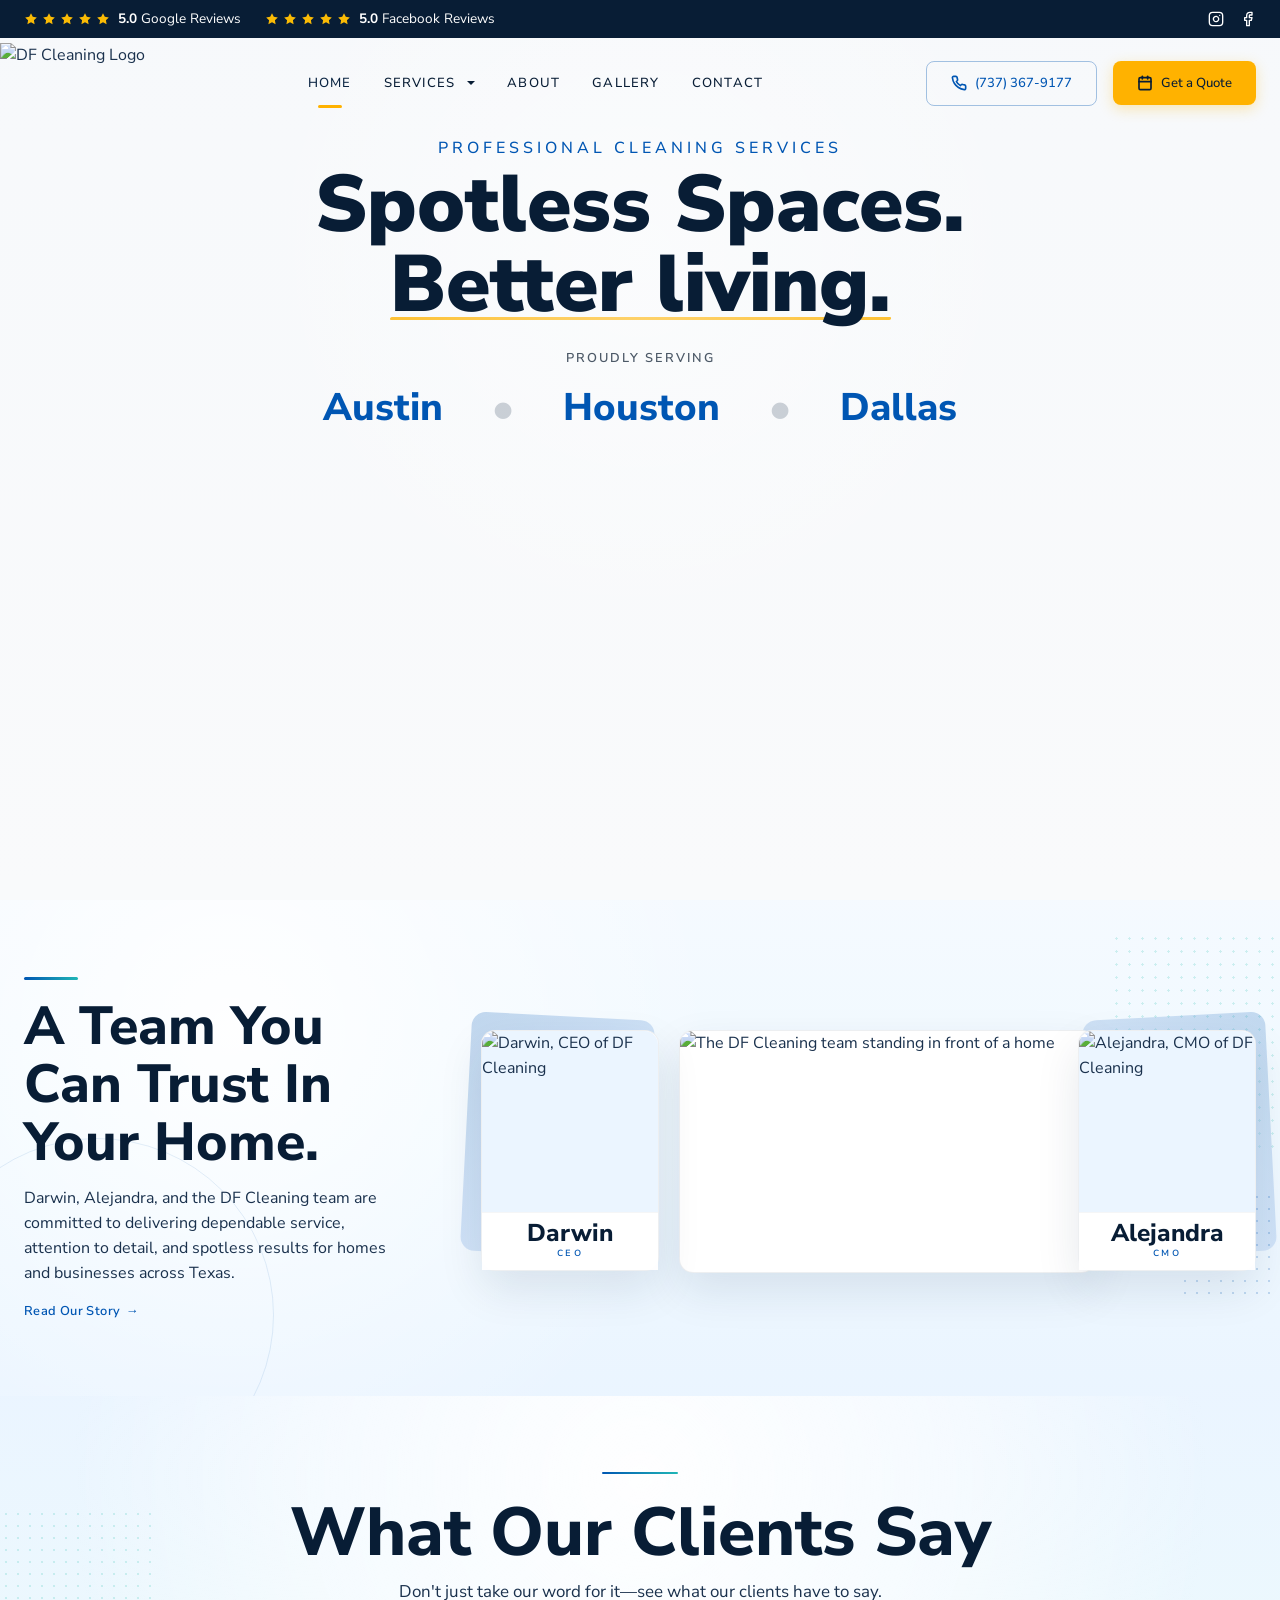
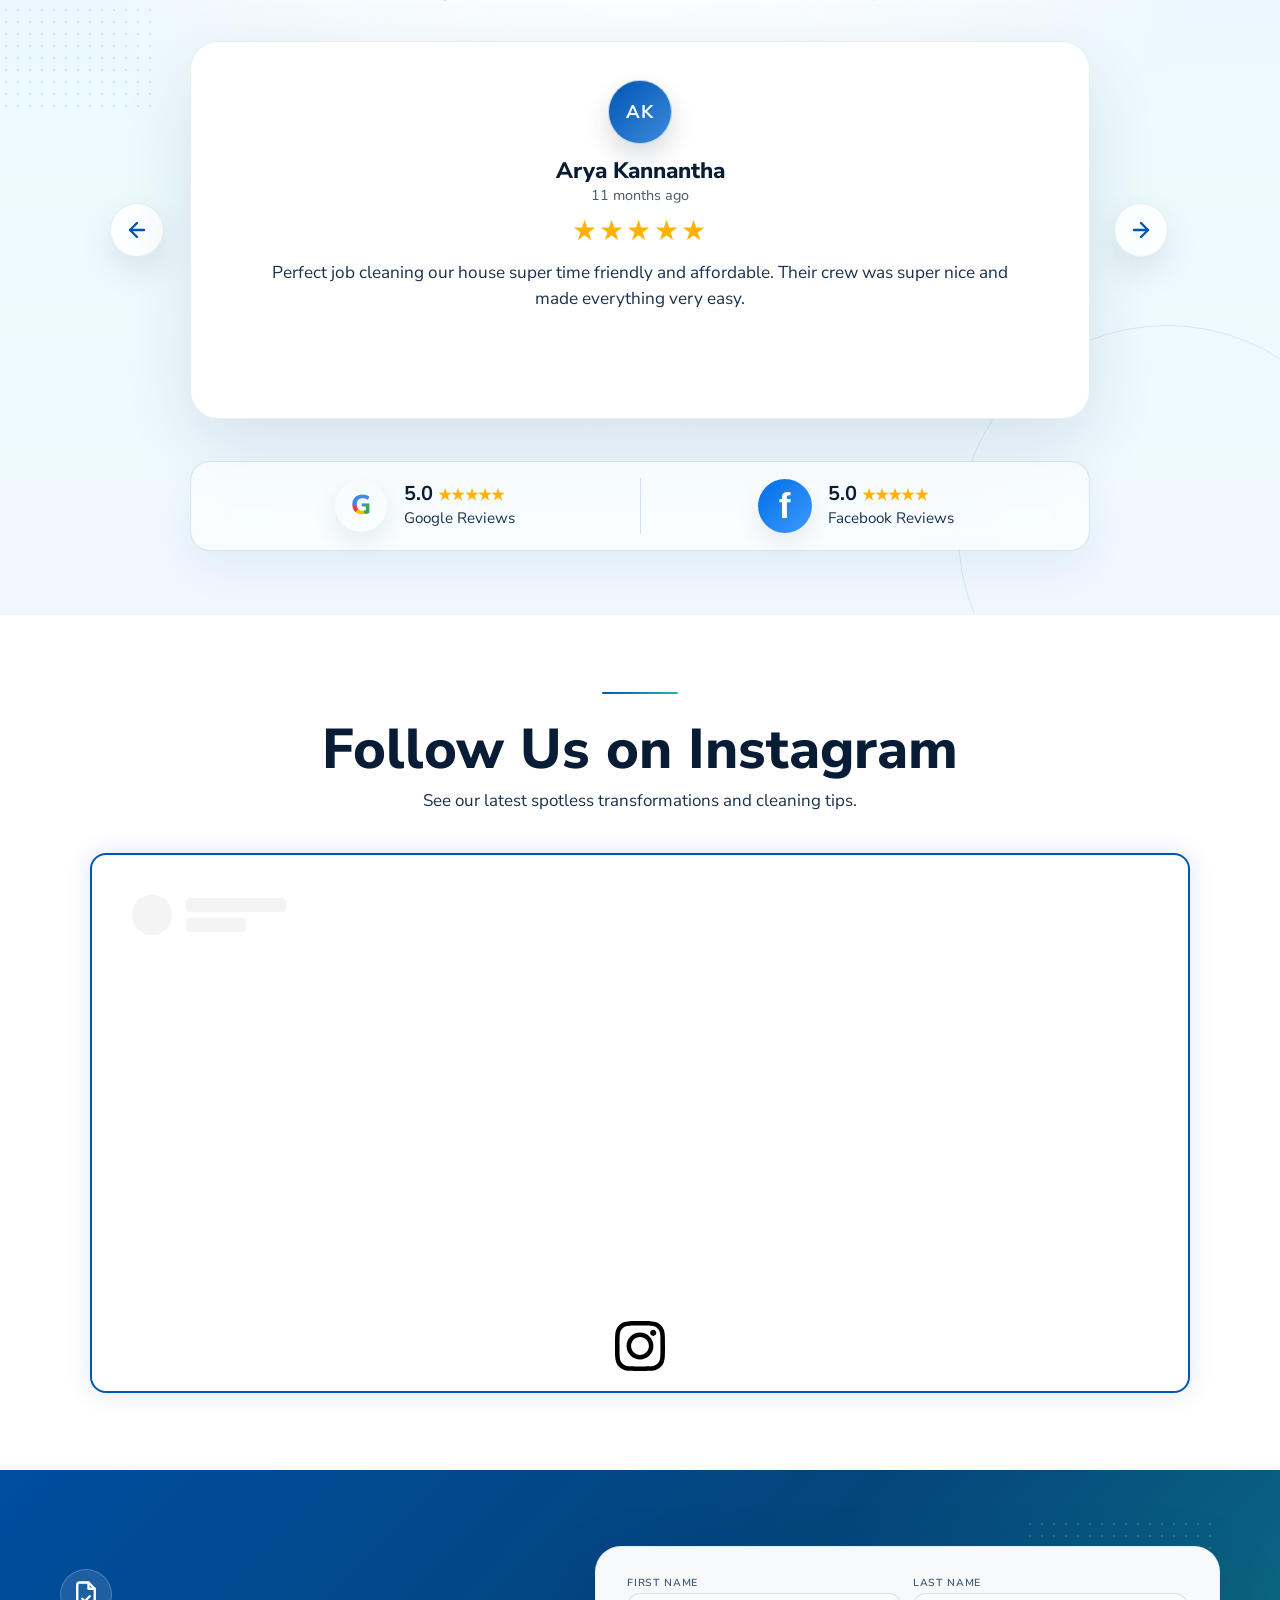
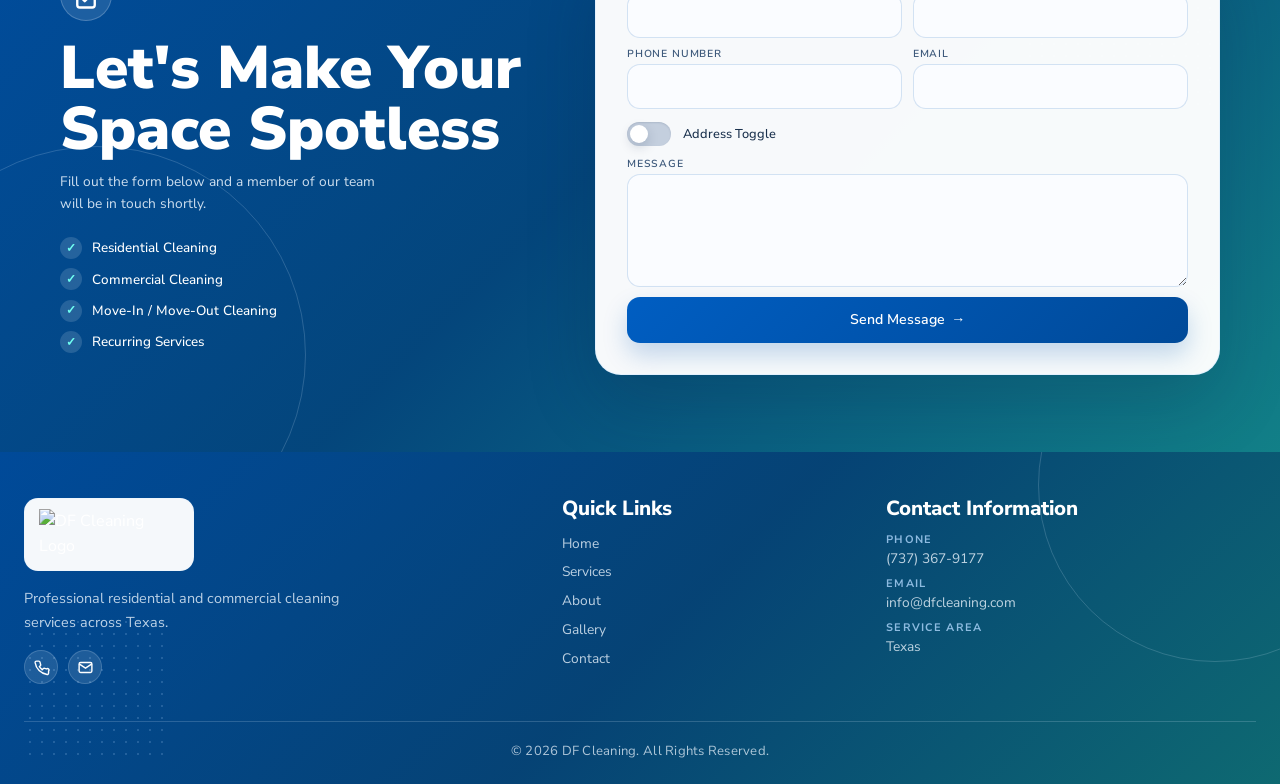
==== commit 5cbe039e: "style: finalize form styling, typography, and footer unification" ====
--- a/index.html
+++ b/index.html
@@ -18,27 +18,65 @@
       <div class="container">
         <span class="hero-badge">Professional Cleaning Services</span>
         <h1 class="hero-title">Spotless Spaces. <br><em>Better living.</em></h1>
-        <p class="hero-desc">Reliable residential and commercial cleaning services <br>across Texas with exceptional care.</p>
+        <div class="hero-service-areas">
+          <p class="hero-service-eyebrow">Proudly serving</p>
+          <ul class="hero-service-cities">
+            <li>Austin</li>
+            <li>Houston</li>
+            <li>Dallas</li>
+          </ul>
+        </div>
         
-        <div class="hero-buttons">
-          <!-- Get a Quote Button -->
-          <a href="estimate.html" class="btn btn-primary" id="hero-quote-btn">
-            Get a Quote
-            <!-- Right Arrow Icon -->
-            <svg width="16" height="16" viewBox="0 0 24 24" fill="none" stroke="currentColor" stroke-width="2.5" stroke-linecap="round" stroke-linejoin="round" aria-hidden="true">
-              <line x1="5" y1="12" x2="19" y2="12"></line>
-              <polyline points="12 5 19 12 12 19"></polyline>
-            </svg>
-          </a>
-          <!-- Call Now Button -->
-          <a href="tel:+18005550199" class="btn btn-outline" id="hero-call-btn">
-            <!-- Phone Icon -->
-            <svg width="16" height="16" viewBox="0 0 24 24" fill="none" stroke="currentColor" stroke-width="2.5" stroke-linecap="round" stroke-linejoin="round" aria-hidden="true">
-              <path d="M22 16.92v3a2 2 0 0 1-2.18 2 19.79 19.79 0 0 1-8.63-3.07 19.5 19.5 0 0 1-6-6 19.79 19.79 0 0 1-3.07-8.67A2 2 0 0 1 4.11 2h3a2 2 0 0 1 2 1.72 12.84 12.84 0 0 0 .7 2.81 2 2 0 0 1-.45 2.11L8.09 9.91a16 16 0 0 0 6 6l1.27-1.27a2 2 0 0 1 2.11-.45 12.84 12.84 0 0 0 2.81.7A2 2 0 0 1 22 16.92z"></path>
-            </svg>
-            Call Now
-          </a>
-        </div>
+        <!-- HERO QUOTE FORM (Centered) -->
+        <aside class="sticky-quote-form" id="sticky-quote-form">
+          <div class="sticky-quote-form-header">
+            <h3>Get a Free Quote</h3>
+            <p>Request your free cleaning quote today!</p>
+          </div>
+          <div class="sticky-quote-form-body">
+            <form action="#" method="POST" id="cleaning-estimate-form-sticky">
+              
+              <div class="form-row form-row-hero">
+                <div class="form-group">
+                  <input type="text" id="sticky-first-name" name="firstName" class="form-control" placeholder="First Name *" required aria-required="true">
+                </div>
+                <div class="form-group">
+                  <input type="text" id="sticky-last-name" name="lastName" class="form-control" placeholder="Last Name *" required aria-required="true">
+                </div>
+                <div class="form-group">
+                  <input type="email" id="sticky-email" name="email" class="form-control" placeholder="Email Address *" required aria-required="true">
+                </div>
+                <div class="form-group">
+                  <input type="tel" id="sticky-phone" name="phone" class="form-control" placeholder="Phone *" required aria-required="true">
+                </div>
+              </div>
+
+              <div class="form-row form-row-hero">
+                <div class="form-group">
+                  <select id="sticky-service-type" name="serviceType" class="form-control" required aria-required="true">
+                    <option value="" disabled selected>Select a service...</option>
+                    <option value="home">Home Cleaning</option>
+                    <option value="ongoing">On-Going Cleaning</option>
+                    <option value="commercial">Commercial / Industrial</option>
+                    <option value="move-in-out">Move-In / Move-Out</option>
+                    <option value="window">Window Washing</option>
+                    <option value="carpet">Carpet Cleaning</option>
+                    <option value="coaching">Coaching</option>
+                  </select>
+                </div>
+                <div class="form-group" style="grid-column: span 2;">
+                  <input type="text" id="sticky-details" name="details" class="form-control" placeholder="Special Instructions or Details...">
+                </div>
+                <div class="form-group">
+                  <button type="submit" class="btn btn-primary" style="width: 100%; height: 100%;">
+                    Get Quote
+                  </button>
+                </div>
+              </div>
+            </form>
+          </div>
+        </aside>
+
       </div>
     </section>
 
@@ -130,6 +168,22 @@
               <p class="rating-label">Facebook Reviews</p>
             </div>
           </div>
+        </div>
+      </div>
+    </section>
+
+    <!-- INSTAGRAM FEED -->
+    <section class="instagram-section" id="instagram-feed" aria-labelledby="instagram-title">
+      <div class="container instagram-container">
+        <div class="instagram-header">
+          <h2 class="instagram-title" id="instagram-title">Follow Us on Instagram</h2>
+          <p class="instagram-subtitle">See our latest spotless transformations and cleaning tips.</p>
+        </div>
+      </div>
+      <div class="instagram-full-bleed-wrapper">
+        <div class="instagram-embed-wrapper">
+          <blockquote class="instagram-media" data-instgrm-permalink="https://www.instagram.com/df.cleaning/?utm_source=ig_embed&amp;utm_campaign=loading" data-instgrm-version="14" style="background:#FFF; border:0; margin:0; padding:0; width:100%;"><div style="padding:16px;"> <a href="https://www.instagram.com/df.cleaning/?utm_source=ig_embed&amp;utm_campaign=loading" style=" background:#FFFFFF; line-height:0; padding:0 0; text-align:center; text-decoration:none; width:100%;" target="_blank"> <div style=" display: flex; flex-direction: row; align-items: center;"> <div style="background-color: #F4F4F4; border-radius: 50%; flex-grow: 0; height: 40px; margin-right: 14px; width: 40px;"></div> <div style="display: flex; flex-direction: column; flex-grow: 1; justify-content: center;"> <div style=" background-color: #F4F4F4; border-radius: 4px; flex-grow: 0; height: 14px; margin-bottom: 6px; width: 100px;"></div> <div style=" background-color: #F4F4F4; border-radius: 4px; flex-grow: 0; height: 14px; width: 60px;"></div></div></div><div style="padding: 19% 0;"></div> <div style="display:block; height:50px; margin:0 auto 12px; width:50px;"><svg width="50px" height="50px" viewBox="0 0 60 60" version="1.1" xmlns="https://www.w3.org/2000/svg" xmlns:xlink="https://www.w3.org/1999/xlink"><g stroke="none" stroke-width="1" fill="none" fill-rule="evenodd"><g transform="translate(-511.000000, -20.000000)" fill="#000000"><g><path d="M556.869,30.41 C554.814,30.41 553.148,32.076 553.148,34.131 C553.148,36.186 554.814,37.852 556.869,37.852 C558.924,37.852 560.59,36.186 560.59,34.131 C560.59,32.076 558.924,30.41 556.869,30.41 M541,60.657 C535.114,60.657 530.342,55.887 530.342,50 C530.342,44.114 535.114,39.342 541,39.342 C546.887,39.342 551.658,44.114 551.658,50 C551.658,55.887 546.887,60.657 541,60.657 M541,33.886 C532.1,33.886 524.886,41.1 524.886,50 C524.886,58.899 532.1,66.113 541,66.113 C549.9,66.113 557.115,58.899 557.115,50 C557.115,41.1 549.9,33.886 541,33.886 M565.378,62.101 C565.244,65.022 564.756,66.606 564.346,67.663 C563.803,69.06 563.154,70.057 562.106,71.106 C561.058,72.155 560.06,72.803 558.662,73.347 C557.607,73.757 556.021,74.244 553.102,74.378 C549.944,74.521 548.997,74.552 541,74.552 C533.003,74.552 532.056,74.521 528.898,74.378 C525.979,74.244 524.393,73.757 523.338,73.347 C521.94,72.803 520.942,72.155 519.894,71.106 C518.846,70.057 518.197,69.06 517.654,67.663 C517.244,66.606 516.755,65.022 516.623,62.101 C516.479,58.943 516.448,57.996 516.448,50 C516.448,42.003 516.479,41.056 516.623,37.899 C516.755,34.978 517.244,33.391 517.654,32.338 C518.197,30.938 518.846,29.942 519.894,28.894 C520.942,27.846 521.94,27.196 523.338,26.654 C524.393,26.244 525.979,25.756 528.898,25.623 C532.057,25.479 533.004,25.448 541,25.448 C548.997,25.448 549.943,25.479 553.102,25.623 C556.021,25.756 557.607,26.244 558.662,26.654 C560.06,27.196 561.058,27.846 562.106,28.894 C563.154,29.942 563.803,30.938 564.346,32.338 C564.756,33.391 565.244,34.978 565.378,37.899 C565.522,41.056 565.552,42.003 565.552,50 C565.552,57.996 565.522,58.943 565.378,62.101 M570.82,37.631 C570.674,34.438 570.167,32.258 569.425,30.349 C568.659,28.377 567.633,26.702 565.965,25.035 C564.297,23.368 562.623,22.342 560.652,21.575 C558.743,20.834 556.562,20.326 553.369,20.18 C550.169,20.033 549.148,20 541,20 C532.853,20 531.831,20.033 528.631,20.18 C525.438,20.326 523.257,20.834 521.349,21.575 C519.376,22.342 517.703,23.368 516.035,25.035 C514.368,26.702 513.342,28.377 512.574,30.349 C511.834,32.258 511.326,34.438 511.181,37.631 C511.035,40.831 511,41.851 511,50 C511,58.147 511.035,59.17 511.181,62.369 C511.326,65.562 511.834,67.743 512.574,69.651 C513.342,71.625 514.368,73.296 516.035,74.965 C517.703,76.634 519.376,77.658 521.349,78.425 C523.257,79.167 525.438,79.673 528.631,79.82 C531.831,79.965 532.853,80.001 541,80.001 C549.148,80.001 550.169,79.965 553.369,79.82 C556.562,79.673 558.743,79.167 560.652,78.425 C562.623,77.658 564.297,76.634 565.965,74.965 C567.633,73.296 568.659,71.625 569.425,69.651 C570.167,67.743 570.674,65.562 570.82,62.369 C570.966,59.17 571,58.147 571,50 C571,41.851 570.966,40.831 570.82,37.631"></path></g></g></g></svg></div><div style="padding-top: 8px;"> <div style=" color:#3897f0; font-family:Arial,sans-serif; font-size:14px; font-style:normal; font-weight:550; line-height:18px;">View this profile on Instagram</div></div><div style="padding: 12.5% 0;"></div> <div style="display: flex; flex-direction: row; margin-bottom: 14px; align-items: center;"><div> <div style="background-color: #F4F4F4; border-radius: 50%; height: 12.5px; width: 12.5px; transform: translateX(0px) translateY(7px);"></div> <div style="background-color: #F4F4F4; height: 12.5px; transform: rotate(-45deg) translateX(3px) translateY(1px); width: 12.5px; flex-grow: 0; margin-right: 14px; margin-left: 2px;"></div> <div style="background-color: #F4F4F4; border-radius: 50%; height: 12.5px; width: 12.5px; transform: translateX(9px) translateY(-18px);"></div></div><div style="margin-left: 8px;"> <div style=" background-color: #F4F4F4; border-radius: 50%; flex-grow: 0; height: 20px; width: 20px;"></div> <div style=" width: 0; height: 0; border-top: 2px solid transparent; border-left: 6px solid #f4f4f4; border-bottom: 2px solid transparent; transform: translateX(16px) translateY(-4px) rotate(30deg)"></div></div><div style="margin-left: auto;"> <div style=" width: 0px; border-top: 8px solid #F4F4F4; border-right: 8px solid transparent; transform: translateY(16px);"></div> <div style=" background-color: #F4F4F4; flex-grow: 0; height: 12px; width: 16px; transform: translateY(-4px);"></div> <div style=" width: 0; height: 0; border-top: 8px solid #F4F4F4; border-left: 8px solid transparent; transform: translateY(-4px) translateX(8px);"></div></div></div> <div style="display: flex; flex-direction: column; flex-grow: 1; justify-content: center; margin-bottom: 24px;"> <div style=" background-color: #F4F4F4; border-radius: 4px; flex-grow: 0; height: 14px; margin-bottom: 6px; width: 224px;"></div> <div style=" background-color: #F4F4F4; border-radius: 4px; flex-grow: 0; height: 14px; width: 144px;"></div></div></a><p style=" color:#c9c8cd; font-family:Arial,sans-serif; font-size:14px; line-height:17px; margin-bottom:0; margin-top:8px; overflow:hidden; padding:8px 0 7px; text-align:center; text-overflow:ellipsis; white-space:nowrap;"><a href="https://www.instagram.com/df.cleaning/?utm_source=ig_embed&amp;utm_campaign=loading" style=" color:#c9c8cd; font-family:Arial,sans-serif; font-size:14px; font-style:normal; font-weight:normal; line-height:17px;" target="_blank">DF Cleaning</a> (@<a href="https://www.instagram.com/df.cleaning/?utm_source=ig_embed&amp;utm_campaign=loading" style=" color:#c9c8cd; font-family:Arial,sans-serif; font-size:14px; font-style:normal; font-weight:normal; line-height:17px;" target="_blank">df.cleaning</a>) • Instagram photos and videos</p></div></blockquote>
+          <script async src="//www.instagram.com/embed.js"></script>
         </div>
       </div>
     </section>
@@ -207,56 +261,9 @@
   </main>
 
   <!-- FOOTER -->
-  <footer class="main-footer">
-    <div class="container">
-      <div class="footer-grid">
-        <div class="footer-brand">
-          <a href="index.html" class="footer-logo-link" aria-label="DF Cleaning Homepage">
-            <img src="assets/logo2.png" alt="DF Cleaning Logo">
-          </a>
-          <p>Professional residential and commercial cleaning services across Texas.</p>
-          <div class="footer-socials" aria-label="Quick contact links">
-            <a href="tel:+17373679177" aria-label="Call DF Cleaning">
-              <svg width="17" height="17" viewBox="0 0 24 24" fill="none" stroke="currentColor" stroke-width="2" aria-hidden="true">
-                <path d="M22 16.92v3a2 2 0 0 1-2.18 2A19.79 19.79 0 0 1 3 5.18 2 2 0 0 1 5 3h3a2 2 0 0 1 2 1.72 12.84 12.84 0 0 0 .7 2.81 2 2 0 0 1-.45 2.11L9 10.9a16 16 0 0 0 4.1 4.1l1.26-1.25a2 2 0 0 1 2.11-.45 12.84 12.84 0 0 0 2.81.7A2 2 0 0 1 22 16.92z"></path>
-              </svg>
-            </a>
-            <a href="mailto:info@dfcleaning.com" aria-label="Email DF Cleaning">
-              <svg width="17" height="17" viewBox="0 0 24 24" fill="none" stroke="currentColor" stroke-width="2" aria-hidden="true">
-                <rect x="3" y="5" width="18" height="14" rx="2"></rect>
-                <path d="m3 7 9 6 9-6"></path>
-              </svg>
-            </a>
-          </div>
-        </div>
-
-        <nav class="footer-column" aria-label="Footer quick links">
-          <h3>Quick Links</h3>
-          <ul>
-            <li><a href="index.html">Home</a></li>
-            <li><a href="services.html">Services</a></li>
-            <li><a href="about.html">About</a></li>
-            <li><a href="gallery.html">Gallery</a></li>
-            <li><a href="estimate.html">Contact</a></li>
-          </ul>
-        </nav>
-
-        <div class="footer-column">
-          <h3>Contact Information</h3>
-          <ul>
-            <li><span>Phone</span><a href="tel:+17373679177">(737) 367-9177</a></li>
-            <li><span>Email</span><a href="mailto:info@dfcleaning.com">info@dfcleaning.com</a></li>
-            <li><span>Service Area</span><span>Texas</span></li>
-          </ul>
-        </div>
-      </div>
-
-      <div class="footer-bottom">
-        <p>&copy; 2026 DF Cleaning. All Rights Reserved.</p>
-      </div>
-    </div>
-  </footer>
-
-  <script src="js/main.js?v=landing-polish"></script>
+  <site-footer root-path=""></site-footer>
+
+
+  <script src="js/main.js?v=sticky-form"></script>
 </body>
 </html>
--- a/css/style.css
+++ b/css/style.css
@@ -7,7 +7,7 @@
 
 @layer reset {
   /* Resets applying specifically rather than globally (*) */
-  html, body, div, span, h1, h2, h3, h4, h5, h6, p, a, svg, button, ul, li, nav, section, header, footer, form, input, label {
+  html, body, div, span, h1, h2, h3, h4, h5, h6, p, a, svg, button, ul, li, nav, section, header, footer, form, input, label, textarea, select {
     box-sizing: border-box;
     margin: 0;
     padding: 0;
@@ -401,13 +401,13 @@
     background-repeat: no-repeat;
     background-position: center 32%; /* Shift mansion down slightly more to support larger spacing */
     background-size: cover;
-    height: 100dvh;
+    min-height: 100dvh;
     display: flex;
     flex-direction: column;
     justify-content: flex-start;
     align-items: center;
-    padding-block-start: 8.5rem; /* Adjusted space between hero text and nav bar */
-    padding-block-end: 38vh; /* Balanced padding to keep layout in a single frame */
+    padding-block-start: 8.5rem; /* Increased space to account for top bar and nav bar */
+    padding-block-end: 340px; /* Space for the quote form */
     text-align: center;
     position: relative;
     overflow: hidden;
@@ -416,7 +416,7 @@
 
   .hero-badge {
     font-family: var(--font-sans);
-    font-size: 0.72rem;
+    font-size: 1rem;
     font-weight: 500;
     color: var(--color-blue);
     letter-spacing: 4px;
@@ -473,12 +473,60 @@
     text-wrap: pretty;
   }
 
+  /* Hero Service Areas */
+  .hero-service-areas {
+    margin-block-end: 0.75rem;
+    display: flex;
+    flex-direction: column;
+    align-items: center;
+    gap: 0.15rem;
+  }
+
+  .hero-service-eyebrow {
+    font-family: var(--font-sans);
+    font-size: 0.8rem;
+    font-weight: 600;
+    color: var(--color-gray-dark);
+    text-transform: uppercase;
+    letter-spacing: 2px;
+    margin: 0;
+  }
+
+  .hero-service-cities {
+    display: flex;
+    flex-wrap: wrap;
+    justify-content: center;
+    align-items: center;
+    gap: clamp(1rem, 4vw, 3rem);
+    padding: 0;
+    margin: 0;
+    list-style: none;
+  }
+
+  .hero-service-cities li {
+    font-family: var(--font-serif);
+    font-size: clamp(1.4rem, 1.2rem + 1.5vw, 2.4rem);
+    font-weight: 800;
+    color: var(--color-blue);
+    display: flex;
+    align-items: center;
+  }
+
+  /* Dot divider between cities */
+  .hero-service-cities li:not(:last-child)::after {
+    content: "•";
+    color: rgba(12, 35, 64, 0.2);
+    font-size: 1.2em;
+    margin-inline-start: clamp(1rem, 4vw, 3rem);
+  }
+
   .hero-buttons {
     display: flex;
     justify-content: center;
     gap: 1.25rem;
     margin-block-end: 0;
     flex-wrap: wrap;
+    transform: translateX(-32px); /* Shift left to align gap with the background house */
   }
 
   /* Team Preview */
@@ -976,6 +1024,86 @@
     background-color: rgba(0, 86, 179, 0.16);
     block-size: 56px;
     inline-size: 1px;
+  }
+  /* Instagram Section */
+  .instagram-section {
+    background-color: var(--color-white);
+    padding-block: clamp(4rem, 6vw, 5.5rem);
+    position: relative;
+    overflow: hidden;
+  }
+
+  .instagram-container {
+    position: relative;
+    z-index: 1;
+  }
+
+  .instagram-container::before {
+    content: "";
+    display: block;
+    inline-size: clamp(54px, 6vw, 84px);
+    block-size: 2px;
+    background: linear-gradient(90deg, var(--color-blue), var(--color-teal));
+    border-radius: 999px;
+    margin: 0 auto clamp(1.05rem, 2vw, 1.55rem);
+  }
+
+  .instagram-header {
+    margin-inline: auto;
+    max-inline-size: 820px;
+    text-align: center;
+    margin-block-end: clamp(1.5rem, 3vw, 2.5rem);
+  }
+
+  .instagram-title {
+    color: var(--color-navy-dark);
+    font-family: var(--font-serif);
+    font-size: clamp(2rem, 1.8rem + 2.5vw, 3.5rem);
+    font-weight: 800;
+    letter-spacing: 0;
+    line-height: 1.1;
+    text-wrap: balance;
+  }
+
+  .instagram-subtitle {
+    color: var(--color-text-main);
+    font-size: clamp(0.95rem, 0.9rem + 0.2vw, 1.08rem);
+    line-height: 1.55;
+    margin-block-start: 0.5rem;
+  }
+
+  /* Instagram Full Bleed Layout */
+  .instagram-full-bleed-wrapper {
+    width: 100vw;
+    margin-inline-start: calc(50% - 50vw);
+    padding-inline: clamp(12px, 2vw, 16px);
+    display: flex;
+    justify-content: center;
+    box-sizing: border-box;
+  }
+
+  .instagram-embed-wrapper {
+    width: 100%;
+    max-width: 1100px;
+    background-color: var(--color-white);
+    border: 2px solid var(--color-blue);
+    border-radius: 16px;
+    box-shadow: 0 0 24px rgba(0, 86, 179, 0.15); /* Subtle brand glow */
+    padding: clamp(0.5rem, 2vw, 1.5rem);
+    overflow: hidden;
+    max-height: clamp(400px, 60vh, 550px); /* Kill dead space at bottom */
+    display: flex;
+    justify-content: center;
+    align-items: flex-start;
+  }
+
+  /* Force the instagram iframe to stretch */
+  .instagram-embed-wrapper iframe.instagram-media,
+  .instagram-embed-wrapper blockquote.instagram-media {
+    max-width: 100% !important;
+    min-width: 100% !important;
+    width: 100% !important;
+    margin: 0 !important;
   }
 
   /* Estimate Section */
@@ -1913,7 +2041,7 @@
 
   /* Page Shell Templates (About, Services, etc.) */
   .page-header {
-    background: linear-gradient(135deg, var(--color-blue-light) 0%, #e0f2fe 100%);
+    background: transparent;
     color: var(--color-navy-dark);
     padding-block: 9rem 5rem;
     text-align: center;
@@ -1926,12 +2054,7 @@
   }
 
   .page-breadcrumbs {
-    display: flex;
-    justify-content: center;
-    gap: 0.5rem;
-    font-family: var(--font-sans);
-    font-size: 0.9rem;
-    color: var(--color-gray-dark);
+    display: none;
   }
 
   .breadcrumbs-separator {
@@ -1945,13 +2068,41 @@
 
   /* Form Container (Estimate Page) */
   .form-wrapper {
+    position: relative;
+    overflow: hidden;
     max-inline-size: 700px;
     margin-inline: auto;
-    background-color: var(--color-white);
+    background-color: var(--color-navy-cta);
     border-radius: 16px;
-    padding: 3rem;
-    border: 1px solid var(--color-border);
-    box-shadow: var(--shadow-md);
+    padding: 1.5rem 3rem 3rem;
+    border: none;
+    box-shadow: 0 20px 40px rgba(14, 27, 77, 0.2);
+  }
+
+  .form-wrapper::before {
+    content: '';
+    position: absolute;
+    top: -20px;
+    right: -20px;
+    width: 200px;
+    height: 200px;
+    background-image: radial-gradient(var(--color-white) 2px, transparent 2px);
+    background-size: 16px 16px;
+    opacity: 0.1;
+    border-radius: 50%;
+    z-index: 0;
+  }
+
+  .form-wrapper > div,
+  .form-wrapper form {
+    position: relative;
+    z-index: 1;
+  }
+
+  .form-wrapper .form-label,
+  .form-wrapper h2,
+  .form-wrapper p {
+    color: var(--color-white) !important;
   }
 
   .form-group {
@@ -2229,7 +2380,7 @@
 
   .hero-section {
     height: 100dvh;
-    padding-block-start: 7.5rem; /* Balanced spacing on mobile */
+    padding-block-start: 5rem; /* Reduced spacing on mobile */
     padding-block-end: 34vh;
     background-position: center 28%;
   }
@@ -2239,6 +2390,7 @@
     align-items: stretch;
     max-inline-size: 320px;
     margin-inline: auto;
+    transform: none; /* Reset the left shift on mobile */
   }
 
   .about-hero {
@@ -2456,7 +2608,8 @@
 @layer components {
   /* SERVICES CARD GRID */
   .services-grid-section {
-    padding-block: 5rem;
+    padding-block-start: 12rem;
+    padding-block-end: 5rem;
   }
 
   .services-card-grid {
@@ -2664,7 +2817,7 @@
     justify-content: center;
     text-align: center;
     overflow: hidden;
-    background: linear-gradient(135deg, var(--color-blue-light) 0%, #e0f2fe 100%);
+    background: transparent;
     color: var(--color-navy-dark);
   }
   
@@ -3165,3 +3318,467 @@
 .service-card.cta-card .btn {
   width: 100%;
 }
+
+/* =========================================
+   HEADER TOP BAR (Reviews & Social)
+   ========================================= */
+.header-top-bar {
+  background-color: var(--color-navy-dark);
+  color: var(--color-white);
+  padding: 0.5rem 0;
+  font-size: 0.85rem;
+}
+
+.header-top-bar .container {
+  display: flex;
+  justify-content: space-between;
+  align-items: center;
+}
+
+.header-reviews {
+  display: flex;
+  gap: 1.5rem;
+}
+
+.header-reviews span {
+  display: flex;
+  align-items: center;
+  gap: 0.25rem;
+}
+
+.header-socials {
+  display: flex;
+  gap: 1rem;
+}
+
+.header-socials a {
+  color: var(--color-white);
+  transition: opacity 0.2s;
+  display: flex;
+  align-items: center;
+}
+
+.header-socials a:hover {
+  opacity: 0.8;
+}
+
+@media (max-width: 768px) {
+  .header-reviews {
+    font-size: 0.75rem;
+    gap: 0.5rem;
+    flex-direction: column;
+  }
+}
+
+/* =========================================
+   STICKY QUOTE FORM (Centered Hero)
+   ========================================= */
+.sticky-quote-form {
+  position: absolute;
+  bottom: 1rem;
+  left: 50%;
+  transform: translateX(-50%) translateY(30px);
+  width: 95%;
+  max-width: 800px;
+  background-color: rgba(255, 255, 255, 0.90);
+  backdrop-filter: blur(8px);
+  border-radius: 1.5rem;
+  box-shadow: 0 10px 40px rgba(0, 0, 0, 0.15);
+  z-index: 10;
+  opacity: 0;
+  transition: transform 0.6s cubic-bezier(0.16, 1, 0.3, 1), opacity 0.6s ease;
+  display: flex;
+  flex-direction: column;
+  overflow: hidden;
+  border: 1px solid rgba(255, 255, 255, 0.3);
+}
+
+.sticky-quote-form.visible {
+  transform: translateX(-50%) translateY(0);
+  opacity: 1;
+}
+
+.sticky-quote-form-header {
+  background-color: var(--color-navy-cta);
+  color: var(--color-white);
+  padding: 1rem 1.5rem;
+  text-align: center;
+}
+
+.sticky-quote-form-header h3 {
+  margin: 0;
+  font-family: var(--font-sans);
+  font-size: 1.75rem;
+  font-weight: 700;
+  color: var(--color-white) !important;
+}
+
+.sticky-quote-form-header p {
+  margin: 0.5rem 0 0;
+  font-family: var(--font-sans);
+  font-size: 1rem;
+  color: var(--color-white);
+  font-weight: 400;
+}
+
+.sticky-quote-form-body {
+  padding: 1.5rem;
+}
+
+.form-row-hero {
+  display: grid;
+  grid-template-columns: repeat(4, 1fr);
+  gap: 1rem;
+  margin-bottom: 1rem;
+}
+
+.form-row-hero:last-child {
+  margin-bottom: 0;
+}
+
+.sticky-quote-form-body .form-control {
+  width: 100%;
+  padding: 0.6rem;
+  border: 1px solid var(--color-gray-light);
+  border-radius: 0.5rem;
+  font-size: 0.85rem;
+}
+
+@media (max-width: 768px) {
+  .form-row-hero {
+    grid-template-columns: 1fr;
+  }
+  .form-row-hero .form-group[style*="grid-column"] {
+    grid-column: span 1 !important;
+  }
+}
+/* =========================================
+   SERVICES REDESIGN V2
+   ========================================= */
+
+:root {
+  --color-blue-brand: #1A56C4;
+  --color-navy-cta: #0E3A8A;
+  --color-accent-gold: #F5B70A;
+}
+
+/* Header Section */
+.services-header-v2 {
+  text-align: center;
+  max-width: 800px;
+  margin: 0 auto 4rem;
+  padding: 0 1rem;
+}
+
+.services-eyebrow {
+  display: inline-block;
+  font-family: var(--font-sans);
+  font-size: 0.85rem;
+  font-weight: 700;
+  color: var(--color-blue-brand);
+  text-transform: uppercase;
+  letter-spacing: 0.1em;
+  margin-bottom: 1rem;
+  position: relative;
+}
+
+.services-eyebrow::after {
+  content: '';
+  position: absolute;
+  bottom: -0.25rem;
+  left: 0;
+  width: 100%;
+  height: 2px;
+  background-color: var(--color-blue-brand);
+}
+
+.services-headline {
+  font-family: 'Syne', sans-serif;
+  font-size: clamp(2rem, 4vw, 3rem);
+  font-weight: 700;
+  color: var(--color-navy-dark);
+  margin-bottom: 1rem;
+  line-height: 1.2;
+}
+
+.services-headline .text-blue {
+  color: var(--color-blue-brand);
+}
+
+.services-subheading {
+  font-family: var(--font-sans);
+  font-size: 1.1rem;
+  color: var(--color-gray-dark);
+  line-height: 1.6;
+}
+
+/* Decorative Background */
+.services-page-container {
+  position: relative;
+  background-color: #FAFBFC; /* Light off-white */
+  overflow: hidden;
+}
+
+.bg-pattern-dots {
+  position: absolute;
+  top: 0;
+  left: 0;
+  width: 100%;
+  height: 400px;
+  background-image: radial-gradient(circle, rgba(26, 86, 196, 0.1) 2px, transparent 2px);
+  background-size: 24px 24px;
+  z-index: 0;
+  pointer-events: none;
+  mask-image: radial-gradient(ellipse at 50% 0%, black, transparent 70%);
+  -webkit-mask-image: radial-gradient(ellipse at 50% 0%, black, transparent 70%);
+}
+
+.services-grid-wrapper {
+  position: relative;
+  z-index: 1;
+  max-width: 1080px;
+  margin: 0 auto;
+  padding: 10rem 1.5rem 5rem;
+}
+
+/* Grid Layout */
+.services-grid-v2 {
+  display: grid;
+  grid-template-columns: repeat(6, 1fr);
+  gap: 24px;
+}
+
+.grid-span-3 {
+  grid-column: span 3;
+}
+
+.grid-span-2 {
+  grid-column: span 2;
+}
+
+@media (max-width: 900px) {
+  .services-grid-v2 {
+    grid-template-columns: repeat(6, 1fr);
+  }
+  .grid-span-2, .grid-span-3 {
+    grid-column: span 3; /* 2 columns for all */
+  }
+}
+
+@media (max-width: 600px) {
+  .services-grid-v2 {
+    display: flex;
+    flex-direction: column;
+  }
+}
+
+/* Card Anatomy */
+.service-card-v2 {
+  background-color: var(--color-white);
+  border-radius: 12px;
+  box-shadow: 0 4px 20px rgba(0, 0, 0, 0.05);
+  display: flex;
+  flex-direction: column;
+  overflow: hidden;
+  transition: transform 0.3s ease, box-shadow 0.3s ease;
+  text-decoration: none;
+  color: inherit;
+}
+
+.service-card-v2:hover {
+  transform: translateY(-4px);
+  box-shadow: 0 10px 30px rgba(0, 0, 0, 0.1);
+}
+
+.card-image-wrapper {
+  width: 100%;
+  height: 240px;
+  overflow: hidden;
+}
+
+.card-image-v2 {
+  width: 100%;
+  height: 100%;
+  object-fit: cover;
+}
+
+.card-content-v2 {
+  padding: 1.5rem;
+  display: flex;
+  flex-direction: column;
+  flex-grow: 1;
+}
+
+/* Wide Cards Layout (Span 3) */
+.grid-span-3 .card-content-v2 {
+  flex-direction: row;
+  gap: 1.5rem;
+}
+
+.grid-span-3 .card-text-wrapper {
+  display: flex;
+  flex-direction: column;
+  justify-content: space-between;
+}
+
+/* Narrow Cards Layout (Span 2) */
+.grid-span-2 .card-content-v2 {
+  flex-direction: column;
+  gap: 1rem;
+}
+
+.card-icon-badge {
+  flex-shrink: 0;
+  width: 48px;
+  height: 48px;
+  background-color: rgba(26, 86, 196, 0.08);
+  border-radius: 50%;
+  display: flex;
+  align-items: center;
+  justify-content: center;
+  color: var(--color-blue-brand);
+}
+
+.card-title-v2 {
+  font-family: 'Syne', sans-serif;
+  font-size: 1.25rem;
+  font-weight: 700;
+  color: var(--color-navy-dark);
+  margin-bottom: 0.5rem;
+}
+
+.card-desc-v2 {
+  font-family: var(--font-sans);
+  font-size: 0.95rem;
+  color: var(--color-gray-dark);
+  line-height: 1.5;
+  margin-bottom: 1rem;
+  flex-grow: 1;
+}
+
+.card-link-v2 {
+  font-family: var(--font-sans);
+  font-size: 0.9rem;
+  font-weight: 700;
+  color: var(--color-blue-brand);
+  display: inline-flex;
+  align-items: center;
+  gap: 0.25rem;
+  margin-top: auto;
+}
+
+.card-link-v2 svg {
+  transition: transform 0.2s;
+}
+
+.service-card-v2:hover .card-link-v2 svg {
+  transform: translateX(4px);
+}
+
+/* CTA Card */
+.cta-card-v2 {
+  background-color: var(--color-navy-cta);
+  border-radius: 12px;
+  padding: 2rem;
+  display: flex;
+  flex-direction: column;
+  justify-content: center;
+  position: relative;
+  overflow: hidden;
+  color: var(--color-white);
+  box-shadow: 0 10px 30px rgba(14, 58, 138, 0.3);
+}
+
+.cta-pattern {
+  position: absolute;
+  top: 0;
+  right: 0;
+  width: 150px;
+  height: 150px;
+  opacity: 0.1;
+  pointer-events: none;
+}
+
+.cta-icon-badge {
+  width: 48px;
+  height: 48px;
+  background-color: var(--color-white);
+  border-radius: 50%;
+  display: flex;
+  align-items: center;
+  justify-content: center;
+  color: var(--color-navy-cta);
+  margin-bottom: 1.5rem;
+}
+
+.cta-title-v2 {
+  font-family: 'Syne', sans-serif;
+  font-size: 1.75rem;
+  font-weight: 700;
+  color: var(--color-white);
+  margin-bottom: 0.5rem;
+  position: relative;
+  display: inline-block;
+}
+
+.cta-title-v2::after {
+  content: '';
+  position: absolute;
+  bottom: -0.25rem;
+  left: 0;
+  width: 40px;
+  height: 3px;
+  background-color: var(--color-accent-gold);
+}
+
+.cta-desc-v2 {
+  font-family: var(--font-sans);
+  font-size: 1rem;
+  color: rgba(255, 255, 255, 0.9);
+  margin-top: 1rem;
+  margin-bottom: 2rem;
+  line-height: 1.5;
+}
+
+.cta-buttons {
+  display: flex;
+  gap: 1rem;
+  flex-wrap: wrap;
+}
+
+.btn-primary-v2 {
+  display: inline-flex;
+  align-items: center;
+  gap: 0.5rem;
+  background-color: var(--color-accent-gold);
+  color: var(--color-navy-dark);
+  font-family: var(--font-sans);
+  font-weight: 700;
+  padding: 0.75rem 1.5rem;
+  border-radius: 8px;
+  transition: background-color 0.2s;
+  text-decoration: none;
+}
+
+.btn-primary-v2:hover {
+  background-color: #E0A608;
+}
+
+.btn-secondary-v2 {
+  display: inline-flex;
+  align-items: center;
+  gap: 0.5rem;
+  background-color: transparent;
+  color: var(--color-white);
+  border: 2px solid rgba(255, 255, 255, 0.3);
+  font-family: var(--font-sans);
+  font-weight: 600;
+  padding: 0.75rem 1.5rem;
+  border-radius: 8px;
+  transition: border-color 0.2s;
+  text-decoration: none;
+}
+
+.btn-secondary-v2:hover {
+  border-color: var(--color-white);
+}
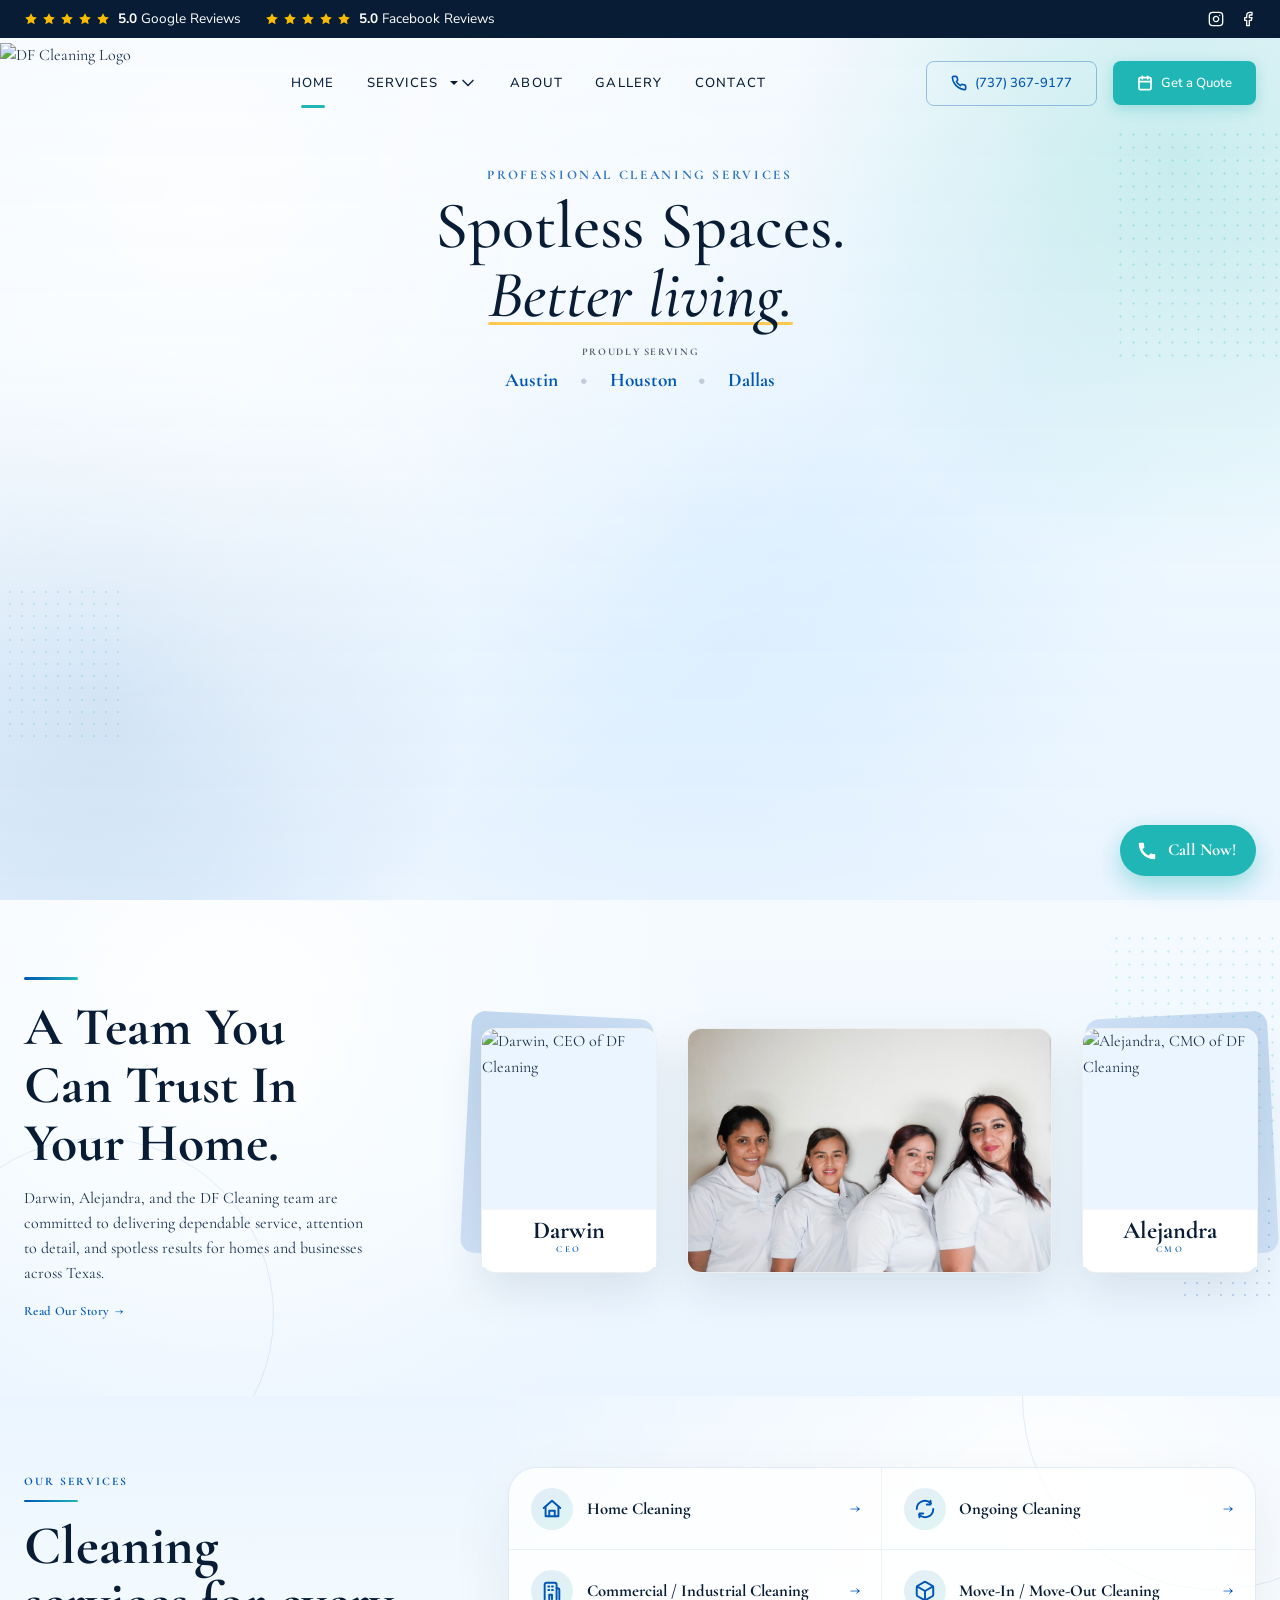
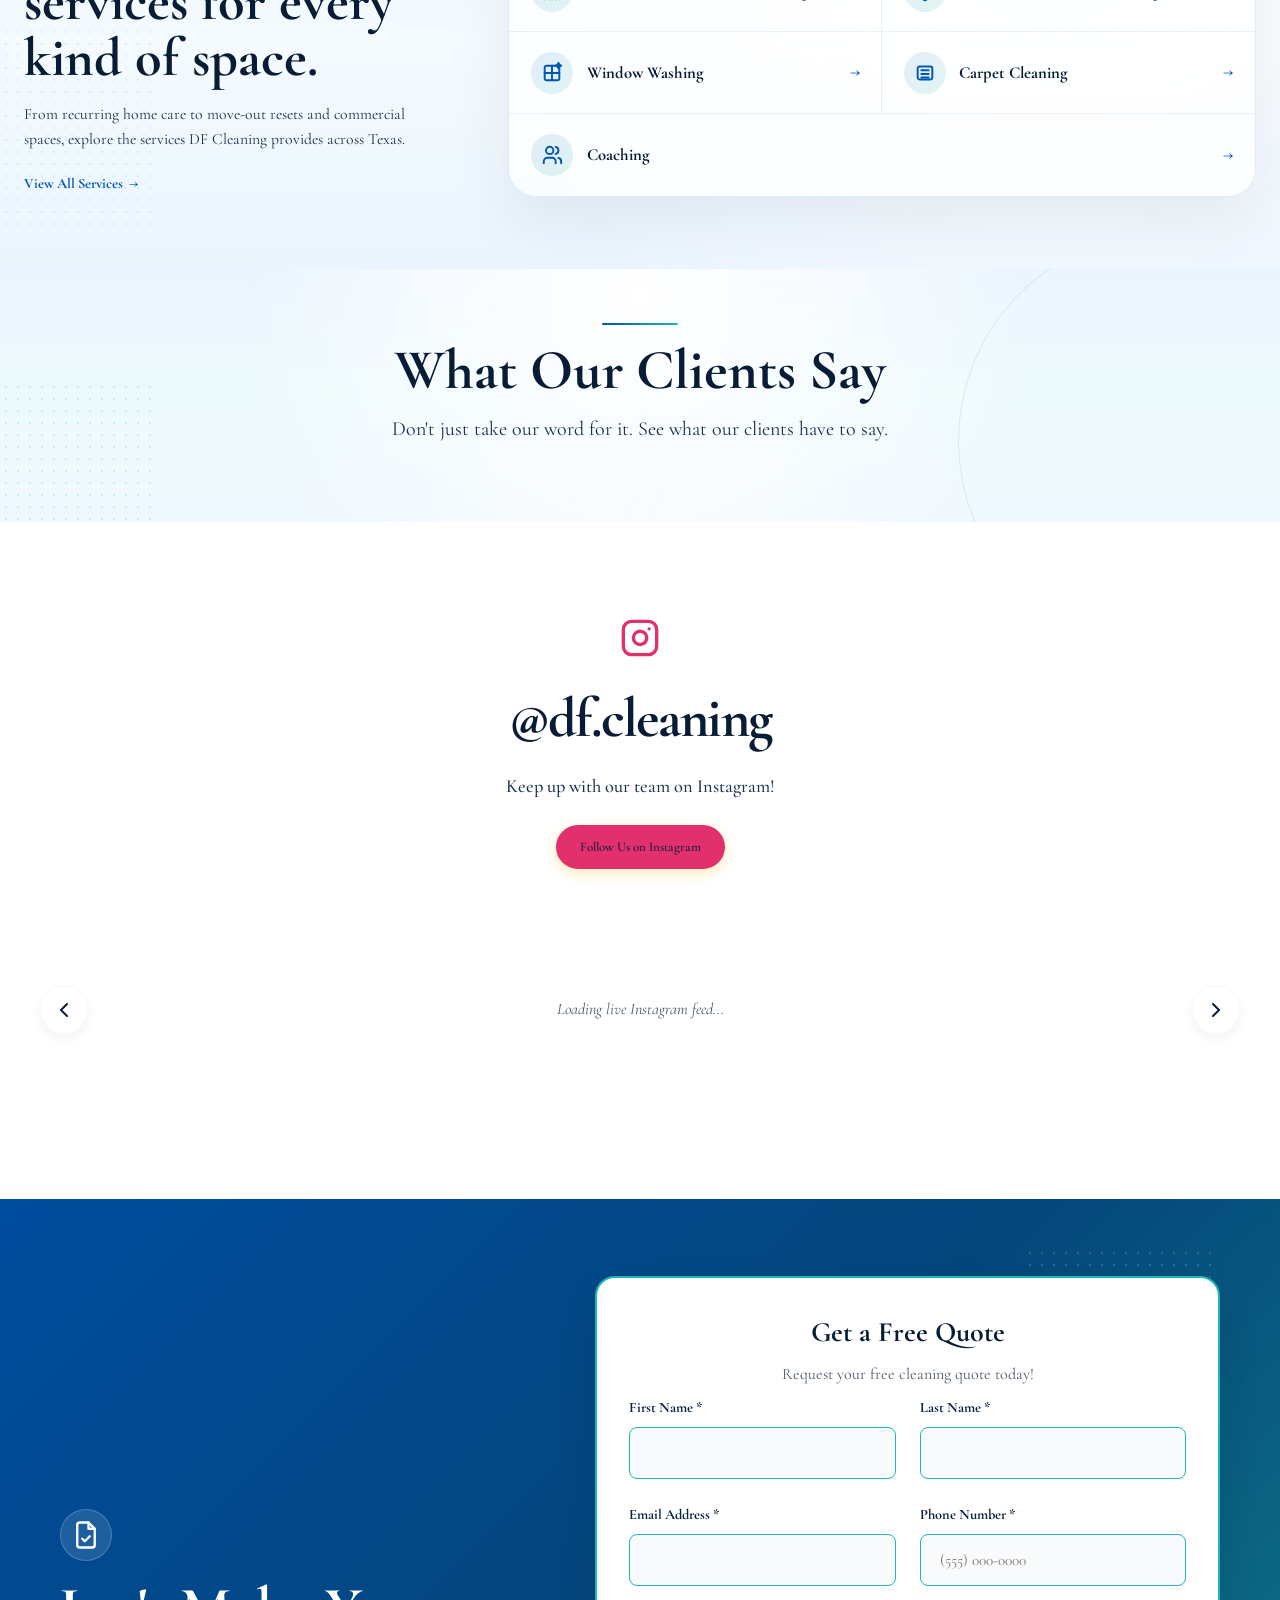
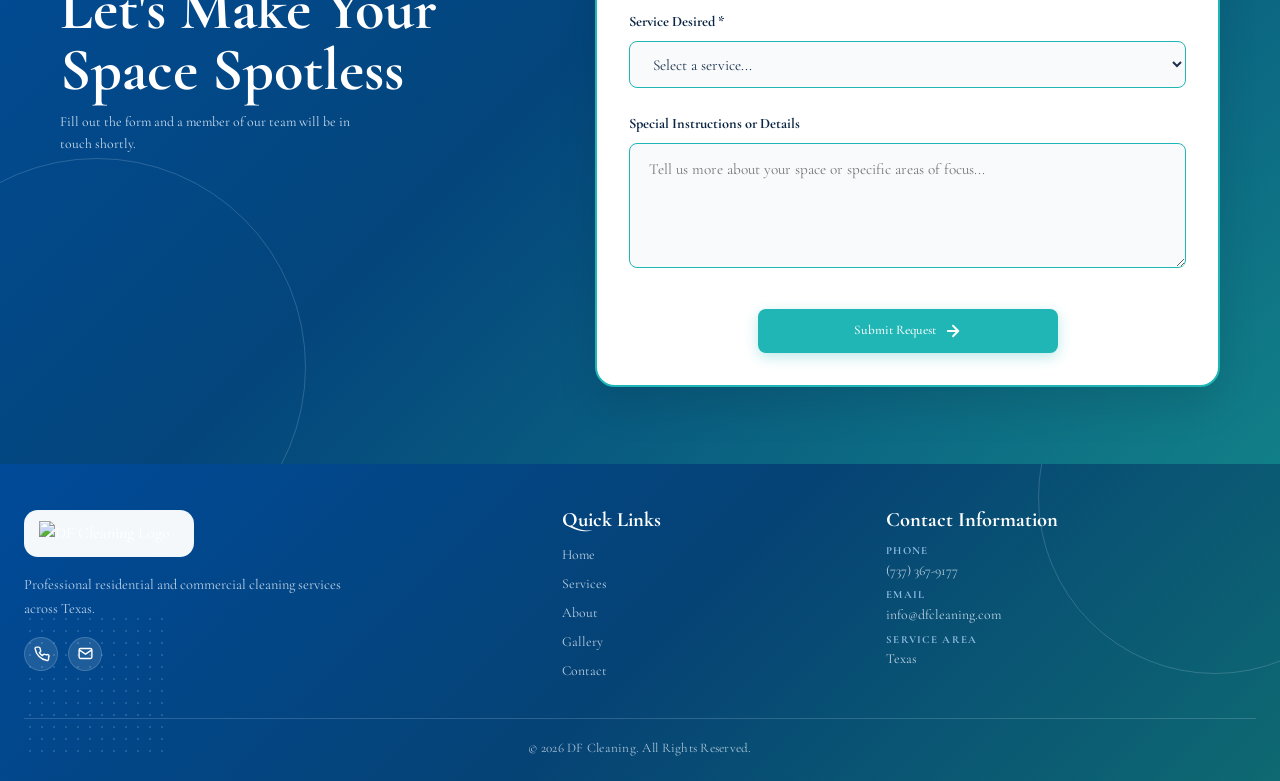
==== commit 4170eab1: "Complete premium Instagram carousel redesign with dynamic extraction" ====
--- a/index.html
+++ b/index.html
@@ -7,8 +7,9 @@
   <meta name="description" content="Professional residential and commercial cleaning services across Texas with exceptional care. Get a free estimate today!">
   <link rel="stylesheet" href="css/style.css">
   <script src="js/header.js" defer></script>
+  <script src="https://unpkg.com/@studio-freight/lenis@1.0.42/dist/lenis.min.js"></script>
 </head>
-<body>
+<body class="global-bg">
 
   <site-header root-path=""></site-header>
 
@@ -28,60 +29,20 @@
         </div>
         
         <!-- HERO QUOTE FORM (Centered) -->
+        
+
+
+        <!-- HERO QUOTE FORM (Centered) -->
         <aside class="sticky-quote-form" id="sticky-quote-form">
-          <div class="sticky-quote-form-header">
-            <h3>Get a Free Quote</h3>
-            <p>Request your free cleaning quote today!</p>
-          </div>
           <div class="sticky-quote-form-body">
-            <form action="#" method="POST" id="cleaning-estimate-form-sticky">
-              
-              <div class="form-row form-row-hero">
-                <div class="form-group">
-                  <input type="text" id="sticky-first-name" name="firstName" class="form-control" placeholder="First Name *" required aria-required="true">
-                </div>
-                <div class="form-group">
-                  <input type="text" id="sticky-last-name" name="lastName" class="form-control" placeholder="Last Name *" required aria-required="true">
-                </div>
-                <div class="form-group">
-                  <input type="email" id="sticky-email" name="email" class="form-control" placeholder="Email Address *" required aria-required="true">
-                </div>
-                <div class="form-group">
-                  <input type="tel" id="sticky-phone" name="phone" class="form-control" placeholder="Phone *" required aria-required="true">
-                </div>
-              </div>
-
-              <div class="form-row form-row-hero">
-                <div class="form-group">
-                  <select id="sticky-service-type" name="serviceType" class="form-control" required aria-required="true">
-                    <option value="" disabled selected>Select a service...</option>
-                    <option value="home">Home Cleaning</option>
-                    <option value="ongoing">On-Going Cleaning</option>
-                    <option value="commercial">Commercial / Industrial</option>
-                    <option value="move-in-out">Move-In / Move-Out</option>
-                    <option value="window">Window Washing</option>
-                    <option value="carpet">Carpet Cleaning</option>
-                    <option value="coaching">Coaching</option>
-                  </select>
-                </div>
-                <div class="form-group" style="grid-column: span 2;">
-                  <input type="text" id="sticky-details" name="details" class="form-control" placeholder="Special Instructions or Details...">
-                </div>
-                <div class="form-group">
-                  <button type="submit" class="btn btn-primary" style="width: 100%; height: 100%;">
-                    Get Quote
-                  </button>
-                </div>
-              </div>
-            </form>
+            <site-contact-form root-path="" hero></site-contact-form>
           </div>
         </aside>
-
       </div>
     </section>
 
     <!-- TEAM PREVIEW -->
-    <section class="team-preview" id="meet-the-team" aria-labelledby="team-preview-title">
+    <section class="team-preview reveal-up" id="meet-the-team" aria-labelledby="team-preview-title">
       <div class="container">
         <div class="team-preview-header">
           <h2 class="team-preview-title" id="team-preview-title">A Team You Can <em>Trust In Your Home.</em></h2>
@@ -101,7 +62,7 @@
           </article>
 
           <figure class="team-main-photo">
-            <img src="assets/team.jpg" alt="The DF Cleaning team standing in front of a home">
+            <img src="assets/team-cleaners.jpg" alt="DF Cleaning team members in uniform">
           </figure>
 
           <article class="team-person-card team-person-card--alejandra">
@@ -118,78 +79,171 @@
       </div>
     </section>
 
+    <!-- SERVICES PREVIEW -->
+    <section class="home-services reveal-up" id="services-preview" aria-labelledby="home-services-title">
+      <div class="container home-services-grid">
+        <div class="home-services-copy">
+          <span class="home-services-kicker">Our Services</span>
+          <h2 class="home-services-title" id="home-services-title">Cleaning services for every kind of space.</h2>
+          <p>From recurring home care to move-out resets and commercial spaces, explore the services DF Cleaning provides across Texas.</p>
+          <a href="services.html" class="home-services-all">View All Services <span aria-hidden="true">&rarr;</span></a>
+        </div>
+
+        <div class="home-services-list" aria-label="DF Cleaning services">
+          <a href="services/home-cleaning.html" class="home-service-link">
+            <span class="home-service-icon" aria-hidden="true">
+              <svg width="22" height="22" viewBox="0 0 24 24" fill="none" stroke="currentColor" stroke-width="2.1" stroke-linecap="round" stroke-linejoin="round">
+                <path d="m3 11 9-8 9 8"></path>
+                <path d="M5 10v10h14V10"></path>
+                <path d="M9 20v-6h6v6"></path>
+              </svg>
+            </span>
+            <span>Home Cleaning</span>
+            <span class="home-service-arrow" aria-hidden="true">&rarr;</span>
+          </a>
+
+          <a href="services/on-going-cleaning.html" class="home-service-link">
+            <span class="home-service-icon" aria-hidden="true">
+              <svg width="22" height="22" viewBox="0 0 24 24" fill="none" stroke="currentColor" stroke-width="2.1" stroke-linecap="round" stroke-linejoin="round">
+                <path d="M21 12a9 9 0 0 1-15.5 6.2"></path>
+                <path d="M3 12A9 9 0 0 1 18.5 5.8"></path>
+                <path d="M18 3v4h-4"></path>
+                <path d="M6 21v-4h4"></path>
+              </svg>
+            </span>
+            <span>Ongoing Cleaning</span>
+            <span class="home-service-arrow" aria-hidden="true">&rarr;</span>
+          </a>
+
+          <a href="services/commercial-cleaning.html" class="home-service-link">
+            <span class="home-service-icon" aria-hidden="true">
+              <svg width="22" height="22" viewBox="0 0 24 24" fill="none" stroke="currentColor" stroke-width="2.1" stroke-linecap="round" stroke-linejoin="round">
+                <path d="M4 21V5a2 2 0 0 1 2-2h9a2 2 0 0 1 2 2v16"></path>
+                <path d="M9 21v-5h3v5"></path>
+                <path d="M8 7h1"></path>
+                <path d="M12 7h1"></path>
+                <path d="M8 11h1"></path>
+                <path d="M12 11h1"></path>
+                <path d="M17 9h1a2 2 0 0 1 2 2v10"></path>
+              </svg>
+            </span>
+            <span>Commercial / Industrial Cleaning</span>
+            <span class="home-service-arrow" aria-hidden="true">&rarr;</span>
+          </a>
+
+          <a href="services/move-in-move-out.html" class="home-service-link">
+            <span class="home-service-icon" aria-hidden="true">
+              <svg width="22" height="22" viewBox="0 0 24 24" fill="none" stroke="currentColor" stroke-width="2.1" stroke-linecap="round" stroke-linejoin="round">
+                <path d="M21 16V8a2 2 0 0 0-1-1.73l-7-4a2 2 0 0 0-2 0l-7 4A2 2 0 0 0 3 8v8a2 2 0 0 0 1 1.73l7 4a2 2 0 0 0 2 0l7-4A2 2 0 0 0 21 16z"></path>
+                <path d="m3.3 7 8.7 5 8.7-5"></path>
+                <path d="M12 22V12"></path>
+              </svg>
+            </span>
+            <span>Move-In / Move-Out Cleaning</span>
+            <span class="home-service-arrow" aria-hidden="true">&rarr;</span>
+          </a>
+
+          <a href="services/window-washing.html" class="home-service-link">
+            <span class="home-service-icon" aria-hidden="true">
+              <svg width="22" height="22" viewBox="0 0 24 24" fill="none" stroke="currentColor" stroke-width="2.1" stroke-linecap="round" stroke-linejoin="round">
+                <rect x="4" y="4" width="16" height="16" rx="2"></rect>
+                <path d="M12 4v16"></path>
+                <path d="M4 12h16"></path>
+                <path d="m18 3 1-2 1 2 2 1-2 1-1 2-1-2-2-1z"></path>
+              </svg>
+            </span>
+            <span>Window Washing</span>
+            <span class="home-service-arrow" aria-hidden="true">&rarr;</span>
+          </a>
+
+          <a href="services/carpet-cleaning.html" class="home-service-link">
+            <span class="home-service-icon" aria-hidden="true">
+              <svg width="22" height="22" viewBox="0 0 24 24" fill="none" stroke="currentColor" stroke-width="2.1" stroke-linecap="round" stroke-linejoin="round">
+                <rect x="4" y="5" width="16" height="14" rx="2"></rect>
+                <path d="M8 9h8"></path>
+                <path d="M8 13h8"></path>
+                <path d="M8 17h8"></path>
+              </svg>
+            </span>
+            <span>Carpet Cleaning</span>
+            <span class="home-service-arrow" aria-hidden="true">&rarr;</span>
+          </a>
+
+          <a href="services/coaching.html" class="home-service-link">
+            <span class="home-service-icon" aria-hidden="true">
+              <svg width="22" height="22" viewBox="0 0 24 24" fill="none" stroke="currentColor" stroke-width="2.1" stroke-linecap="round" stroke-linejoin="round">
+                <path d="M16 21v-2a4 4 0 0 0-4-4H7a4 4 0 0 0-4 4v2"></path>
+                <circle cx="9.5" cy="7" r="4"></circle>
+                <path d="M22 21v-2a4 4 0 0 0-3-3.87"></path>
+                <path d="M16 3.13a4 4 0 0 1 0 7.75"></path>
+              </svg>
+            </span>
+            <span>Coaching</span>
+            <span class="home-service-arrow" aria-hidden="true">&rarr;</span>
+          </a>
+        </div>
+      </div>
+    </section>
+
     <!-- CLIENT REVIEWS -->
-    <section class="reviews-section" id="client-reviews" aria-labelledby="reviews-title">
+    <section class="reviews-section reveal-up" id="client-reviews" aria-labelledby="reviews-title">
       <div class="container reviews-container">
         <div class="reviews-header">
           <h2 class="reviews-title" id="reviews-title">What Our Clients Say</h2>
-          <p class="reviews-subtitle">Don't just take our word for it&mdash;see what our clients have to say.</p>
-        </div>
-
-        <div class="reviews-carousel" aria-roledescription="carousel" aria-label="Client reviews">
-          <button class="review-nav review-nav--prev" type="button" aria-label="Show previous review" data-review-prev>
-            <svg width="24" height="24" viewBox="0 0 24 24" fill="none" stroke="currentColor" stroke-width="2.4" stroke-linecap="round" stroke-linejoin="round" aria-hidden="true">
-              <line x1="19" y1="12" x2="5" y2="12"></line>
-              <polyline points="12 19 5 12 12 5"></polyline>
+          <p class="reviews-subtitle">Don't just take our word for it. See what our clients have to say.</p>
+        </div>
+
+        <div class="sk-ww-google-reviews" data-embed-id="25690560"></div>
+        <script src="https://widgets.sociablekit.com/google-reviews/widget.js" defer></script>
+      </div>
+    </section>
+
+    <!-- INSTAGRAM FEED -->
+    <section class="instagram-section reveal-up" id="instagram-feed" aria-labelledby="instagram-title" style="padding-block: 6rem; background-color: var(--color-white); position: relative;">
+      <div class="container instagram-container" style="text-align: center;">
+        <div class="instagram-header" style="margin-bottom: 3rem;">
+          <div class="instagram-icon" style="color: #E1306C; margin-bottom: 1rem; display: flex; justify-content: center;">
+            <svg width="40" height="40" viewBox="0 0 24 24" fill="none" stroke="currentColor" stroke-width="2" stroke-linecap="round" stroke-linejoin="round">
+              <rect x="2" y="2" width="20" height="20" rx="5" ry="5"></rect>
+              <path d="M16 11.37A4 4 0 1 1 12.63 8 4 4 0 0 1 16 11.37z"></path>
+              <line x1="17.5" y1="6.5" x2="17.51" y2="6.5"></line>
             </svg>
+          </div>
+          <h2 class="instagram-title" id="instagram-title" style="margin: 0 0 0.5rem 0;">
+            <a href="https://www.instagram.com/df.cleaning/" target="_blank" rel="noopener noreferrer" style="font-family: var(--font-sans); color: var(--color-navy-dark); font-size: clamp(2.5rem, 6vw, 3.5rem); font-weight: 900; letter-spacing: -0.03em; text-decoration: none; transition: opacity 0.3s ease;" onmouseover="this.style.opacity='0.8'" onmouseout="this.style.opacity='1'">@df.cleaning</a>
+          </h2>
+          <p class="instagram-subtitle" style="color: var(--color-text-main); font-size: 1.15rem; font-weight: 500; margin-bottom: 1.5rem;">Keep up with our team on Instagram!</p>
+          <a href="https://www.instagram.com/df.cleaning/" target="_blank" rel="noopener noreferrer" class="btn btn-primary" style="background-color: #E1306C; border-color: #E1306C; display: inline-flex; align-items: center; gap: 0.5rem; border-radius: 50px;">
+            Follow Us on Instagram
+          </a>
+        </div>
+
+        <!-- Custom Interactive Carousel -->
+        <div class="custom-ig-carousel-wrapper">
+          <button class="custom-ig-nav custom-ig-prev" aria-label="Previous posts">
+            <svg width="24" height="24" viewBox="0 0 24 24" fill="none" stroke="currentColor" stroke-width="2" stroke-linecap="round" stroke-linejoin="round"><polyline points="15 18 9 12 15 6"></polyline></svg>
           </button>
-
-          <article class="review-card" aria-live="polite">
-            <div class="review-avatar avatar-blue" data-review-avatar>AK</div>
-            <h3 class="review-name" data-review-name>Arya Kannantha</h3>
-            <p class="review-date" data-review-date>11 months ago</p>
-            <div class="review-stars" aria-label="5 out of 5 stars" data-review-stars>&#9733;&#9733;&#9733;&#9733;&#9733;</div>
-            <p class="review-text" data-review-text>Perfect job cleaning our house super time friendly and affordable. Their crew was super nice and made everything very easy.</p>
-          </article>
-
-          <button class="review-nav review-nav--next" type="button" aria-label="Show next review" data-review-next>
-            <svg width="24" height="24" viewBox="0 0 24 24" fill="none" stroke="currentColor" stroke-width="2.4" stroke-linecap="round" stroke-linejoin="round" aria-hidden="true">
-              <line x1="5" y1="12" x2="19" y2="12"></line>
-              <polyline points="12 5 19 12 12 19"></polyline>
-            </svg>
+          
+          <div class="custom-ig-carousel" id="custom-ig-carousel">
+            <!-- Loading placeholder -->
+            <div class="custom-ig-loading">Loading live Instagram feed...</div>
+          </div>
+          
+          <button class="custom-ig-nav custom-ig-next" aria-label="Next posts">
+            <svg width="24" height="24" viewBox="0 0 24 24" fill="none" stroke="currentColor" stroke-width="2" stroke-linecap="round" stroke-linejoin="round"><polyline points="9 18 15 12 9 6"></polyline></svg>
           </button>
         </div>
 
-        <div class="review-dots" aria-label="Review carousel position" data-review-dots></div>
-
-        <div class="ratings-bar" aria-label="DF Cleaning ratings summary">
-          <div class="rating-source">
-            <div class="rating-logo google-logo" aria-hidden="true">G</div>
-            <div>
-              <p class="rating-score">5.0 <span aria-hidden="true">&#9733;&#9733;&#9733;&#9733;&#9733;</span></p>
-              <p class="rating-label">Google Reviews</p>
-            </div>
-          </div>
-          <div class="rating-divider" aria-hidden="true"></div>
-          <div class="rating-source">
-            <div class="rating-logo facebook-logo" aria-hidden="true">f</div>
-            <div>
-              <p class="rating-score">5.0 <span aria-hidden="true">&#9733;&#9733;&#9733;&#9733;&#9733;</span></p>
-              <p class="rating-label">Facebook Reviews</p>
-            </div>
-          </div>
-        </div>
-      </div>
-    </section>
-
-    <!-- INSTAGRAM FEED -->
-    <section class="instagram-section" id="instagram-feed" aria-labelledby="instagram-title">
-      <div class="container instagram-container">
-        <div class="instagram-header">
-          <h2 class="instagram-title" id="instagram-title">Follow Us on Instagram</h2>
-          <p class="instagram-subtitle">See our latest spotless transformations and cleaning tips.</p>
-        </div>
-      </div>
-      <div class="instagram-full-bleed-wrapper">
-        <div class="instagram-embed-wrapper">
-          <blockquote class="instagram-media" data-instgrm-permalink="https://www.instagram.com/df.cleaning/?utm_source=ig_embed&amp;utm_campaign=loading" data-instgrm-version="14" style="background:#FFF; border:0; margin:0; padding:0; width:100%;"><div style="padding:16px;"> <a href="https://www.instagram.com/df.cleaning/?utm_source=ig_embed&amp;utm_campaign=loading" style=" background:#FFFFFF; line-height:0; padding:0 0; text-align:center; text-decoration:none; width:100%;" target="_blank"> <div style=" display: flex; flex-direction: row; align-items: center;"> <div style="background-color: #F4F4F4; border-radius: 50%; flex-grow: 0; height: 40px; margin-right: 14px; width: 40px;"></div> <div style="display: flex; flex-direction: column; flex-grow: 1; justify-content: center;"> <div style=" background-color: #F4F4F4; border-radius: 4px; flex-grow: 0; height: 14px; margin-bottom: 6px; width: 100px;"></div> <div style=" background-color: #F4F4F4; border-radius: 4px; flex-grow: 0; height: 14px; width: 60px;"></div></div></div><div style="padding: 19% 0;"></div> <div style="display:block; height:50px; margin:0 auto 12px; width:50px;"><svg width="50px" height="50px" viewBox="0 0 60 60" version="1.1" xmlns="https://www.w3.org/2000/svg" xmlns:xlink="https://www.w3.org/1999/xlink"><g stroke="none" stroke-width="1" fill="none" fill-rule="evenodd"><g transform="translate(-511.000000, -20.000000)" fill="#000000"><g><path d="M556.869,30.41 C554.814,30.41 553.148,32.076 553.148,34.131 C553.148,36.186 554.814,37.852 556.869,37.852 C558.924,37.852 560.59,36.186 560.59,34.131 C560.59,32.076 558.924,30.41 556.869,30.41 M541,60.657 C535.114,60.657 530.342,55.887 530.342,50 C530.342,44.114 535.114,39.342 541,39.342 C546.887,39.342 551.658,44.114 551.658,50 C551.658,55.887 546.887,60.657 541,60.657 M541,33.886 C532.1,33.886 524.886,41.1 524.886,50 C524.886,58.899 532.1,66.113 541,66.113 C549.9,66.113 557.115,58.899 557.115,50 C557.115,41.1 549.9,33.886 541,33.886 M565.378,62.101 C565.244,65.022 564.756,66.606 564.346,67.663 C563.803,69.06 563.154,70.057 562.106,71.106 C561.058,72.155 560.06,72.803 558.662,73.347 C557.607,73.757 556.021,74.244 553.102,74.378 C549.944,74.521 548.997,74.552 541,74.552 C533.003,74.552 532.056,74.521 528.898,74.378 C525.979,74.244 524.393,73.757 523.338,73.347 C521.94,72.803 520.942,72.155 519.894,71.106 C518.846,70.057 518.197,69.06 517.654,67.663 C517.244,66.606 516.755,65.022 516.623,62.101 C516.479,58.943 516.448,57.996 516.448,50 C516.448,42.003 516.479,41.056 516.623,37.899 C516.755,34.978 517.244,33.391 517.654,32.338 C518.197,30.938 518.846,29.942 519.894,28.894 C520.942,27.846 521.94,27.196 523.338,26.654 C524.393,26.244 525.979,25.756 528.898,25.623 C532.057,25.479 533.004,25.448 541,25.448 C548.997,25.448 549.943,25.479 553.102,25.623 C556.021,25.756 557.607,26.244 558.662,26.654 C560.06,27.196 561.058,27.846 562.106,28.894 C563.154,29.942 563.803,30.938 564.346,32.338 C564.756,33.391 565.244,34.978 565.378,37.899 C565.522,41.056 565.552,42.003 565.552,50 C565.552,57.996 565.522,58.943 565.378,62.101 M570.82,37.631 C570.674,34.438 570.167,32.258 569.425,30.349 C568.659,28.377 567.633,26.702 565.965,25.035 C564.297,23.368 562.623,22.342 560.652,21.575 C558.743,20.834 556.562,20.326 553.369,20.18 C550.169,20.033 549.148,20 541,20 C532.853,20 531.831,20.033 528.631,20.18 C525.438,20.326 523.257,20.834 521.349,21.575 C519.376,22.342 517.703,23.368 516.035,25.035 C514.368,26.702 513.342,28.377 512.574,30.349 C511.834,32.258 511.326,34.438 511.181,37.631 C511.035,40.831 511,41.851 511,50 C511,58.147 511.035,59.17 511.181,62.369 C511.326,65.562 511.834,67.743 512.574,69.651 C513.342,71.625 514.368,73.296 516.035,74.965 C517.703,76.634 519.376,77.658 521.349,78.425 C523.257,79.167 525.438,79.673 528.631,79.82 C531.831,79.965 532.853,80.001 541,80.001 C549.148,80.001 550.169,79.965 553.369,79.82 C556.562,79.673 558.743,79.167 560.652,78.425 C562.623,77.658 564.297,76.634 565.965,74.965 C567.633,73.296 568.659,71.625 569.425,69.651 C570.167,67.743 570.674,65.562 570.82,62.369 C570.966,59.17 571,58.147 571,50 C571,41.851 570.966,40.831 570.82,37.631"></path></g></g></g></svg></div><div style="padding-top: 8px;"> <div style=" color:#3897f0; font-family:Arial,sans-serif; font-size:14px; font-style:normal; font-weight:550; line-height:18px;">View this profile on Instagram</div></div><div style="padding: 12.5% 0;"></div> <div style="display: flex; flex-direction: row; margin-bottom: 14px; align-items: center;"><div> <div style="background-color: #F4F4F4; border-radius: 50%; height: 12.5px; width: 12.5px; transform: translateX(0px) translateY(7px);"></div> <div style="background-color: #F4F4F4; height: 12.5px; transform: rotate(-45deg) translateX(3px) translateY(1px); width: 12.5px; flex-grow: 0; margin-right: 14px; margin-left: 2px;"></div> <div style="background-color: #F4F4F4; border-radius: 50%; height: 12.5px; width: 12.5px; transform: translateX(9px) translateY(-18px);"></div></div><div style="margin-left: 8px;"> <div style=" background-color: #F4F4F4; border-radius: 50%; flex-grow: 0; height: 20px; width: 20px;"></div> <div style=" width: 0; height: 0; border-top: 2px solid transparent; border-left: 6px solid #f4f4f4; border-bottom: 2px solid transparent; transform: translateX(16px) translateY(-4px) rotate(30deg)"></div></div><div style="margin-left: auto;"> <div style=" width: 0px; border-top: 8px solid #F4F4F4; border-right: 8px solid transparent; transform: translateY(16px);"></div> <div style=" background-color: #F4F4F4; flex-grow: 0; height: 12px; width: 16px; transform: translateY(-4px);"></div> <div style=" width: 0; height: 0; border-top: 8px solid #F4F4F4; border-left: 8px solid transparent; transform: translateY(-4px) translateX(8px);"></div></div></div> <div style="display: flex; flex-direction: column; flex-grow: 1; justify-content: center; margin-bottom: 24px;"> <div style=" background-color: #F4F4F4; border-radius: 4px; flex-grow: 0; height: 14px; margin-bottom: 6px; width: 224px;"></div> <div style=" background-color: #F4F4F4; border-radius: 4px; flex-grow: 0; height: 14px; width: 144px;"></div></div></a><p style=" color:#c9c8cd; font-family:Arial,sans-serif; font-size:14px; line-height:17px; margin-bottom:0; margin-top:8px; overflow:hidden; padding:8px 0 7px; text-align:center; text-overflow:ellipsis; white-space:nowrap;"><a href="https://www.instagram.com/df.cleaning/?utm_source=ig_embed&amp;utm_campaign=loading" style=" color:#c9c8cd; font-family:Arial,sans-serif; font-size:14px; font-style:normal; font-weight:normal; line-height:17px;" target="_blank">DF Cleaning</a> (@<a href="https://www.instagram.com/df.cleaning/?utm_source=ig_embed&amp;utm_campaign=loading" style=" color:#c9c8cd; font-family:Arial,sans-serif; font-size:14px; font-style:normal; font-weight:normal; line-height:17px;" target="_blank">df.cleaning</a>) • Instagram photos and videos</p></div></blockquote>
-          <script async src="//www.instagram.com/embed.js"></script>
+        <!-- Hidden SociableKit Widget for Data Extraction -->
+        <div id="sk-hidden-wrapper" style="display: none !important; opacity: 0; pointer-events: none; position: absolute; z-index: -9999; visibility: hidden;">
+          <div class="sk-instagram-feed" data-embed-id="25690573"></div>
+          <script src="https://widgets.sociablekit.com/instagram-feed/widget.js" defer></script>
         </div>
       </div>
     </section>
 
     <!-- GET ESTIMATE -->
-    <section class="estimate-section" id="get-estimate" aria-labelledby="estimate-title">
+    <section class="estimate-section reveal-up" id="get-estimate" aria-labelledby="estimate-title">
       <div class="container estimate-container">
         <div class="estimate-card">
           <div class="estimate-intro">
@@ -201,60 +255,11 @@
               </svg>
             </div>
             <h2 class="estimate-title" id="estimate-title">Let's Make Your Space Spotless</h2>
-            <p class="estimate-subtitle">Fill out the form below and a member of our team will be in touch shortly.</p>
-            <ul class="estimate-service-list" aria-label="Available cleaning services">
-              <li><span aria-hidden="true">&check;</span> Residential Cleaning</li>
-              <li><span aria-hidden="true">&check;</span> Commercial Cleaning</li>
-              <li><span aria-hidden="true">&check;</span> Move-In / Move-Out Cleaning</li>
-              <li><span aria-hidden="true">&check;</span> Recurring Services</li>
-            </ul>
-          </div>
-
-          <form action="#" method="POST" class="homepage-estimate-form" id="homepage-estimate-form">
-            <div class="estimate-form-row estimate-form-row--split">
-              <div class="estimate-field">
-                <label for="home-first-name">First Name</label>
-                <input type="text" id="home-first-name" name="firstName" autocomplete="given-name" required>
-              </div>
-              <div class="estimate-field">
-                <label for="home-last-name">Last Name</label>
-                <input type="text" id="home-last-name" name="lastName" autocomplete="family-name" required>
-              </div>
-            </div>
-
-            <div class="estimate-form-row estimate-form-row--split">
-              <div class="estimate-field">
-                <label for="home-phone">Phone Number</label>
-                <input type="tel" id="home-phone" name="phone" autocomplete="tel" required>
-              </div>
-              <div class="estimate-field">
-                <label for="home-email">Email</label>
-                <input type="email" id="home-email" name="email" autocomplete="email" required>
-              </div>
-            </div>
-
-            <div class="estimate-toggle-row">
-              <label class="estimate-toggle" for="home-address-toggle">
-                <input type="checkbox" id="home-address-toggle" name="provideAddress" aria-controls="home-address-field">
-                <span class="estimate-toggle-track" aria-hidden="true"></span>
-                <span>Address Toggle</span>
-              </label>
-            </div>
-
-            <div class="estimate-field estimate-address-field" id="home-address-field" hidden>
-              <label for="home-address">Address</label>
-              <input type="text" id="home-address" name="address" autocomplete="street-address" disabled>
-            </div>
-
-            <div class="estimate-field">
-              <label for="home-message">Message</label>
-              <textarea id="home-message" name="message" rows="4" required></textarea>
-            </div>
-
-            <button type="submit" class="estimate-submit">
-              Send Message <span aria-hidden="true">&rarr;</span>
-            </button>
-          </form>
+            <p class="estimate-subtitle">Fill out the form and a member of our team will be in touch shortly.</p>
+
+          </div>
+
+          <site-contact-form root-path="" inline></site-contact-form>
         </div>
       </div>
     </section>
--- a/css/style.css
+++ b/css/style.css
@@ -1,4 +1,4 @@
-@import url('https://fonts.googleapis.com/css2?family=Nunito+Sans:wght@300;400;500;600;700;800;900&display=swap');
+@import url('https://fonts.googleapis.com/css2?family=Cormorant+Garamond:ital,wght@0,300..700;1,300..700&family=Nunito+Sans:wght@400;500;600;700;800&display=swap');
 
 /* ==========================================================================
    CASCADE LAYERS DEFINITION
@@ -60,9 +60,10 @@
     --color-border: hsl(210, 16%, 93%);
     
     /* Typography */
-    --font-sans: 'Nunito Sans', -apple-system, BlinkMacSystemFont, "Segoe UI", Roboto, sans-serif;
-    --font-body: 'Nunito Sans', -apple-system, BlinkMacSystemFont, "Segoe UI", Roboto, sans-serif;
-    --font-serif: 'Nunito Sans', -apple-system, BlinkMacSystemFont, "Segoe UI", Roboto, sans-serif;
+    --font-sans: 'Cormorant Garamond', Georgia, "Times New Roman", serif;
+    --font-body: 'Cormorant Garamond', Georgia, "Times New Roman", serif;
+    --font-serif: 'Cormorant Garamond', Georgia, "Times New Roman", serif;
+    --font-ui: 'Nunito Sans', -apple-system, BlinkMacSystemFont, "Segoe UI", Roboto, sans-serif;
     
     /* Spacing & Layout */
     --transition-speed: 0.3s;
@@ -76,17 +77,22 @@
 
   body {
     font-family: var(--font-body);
-    background-color: var(--color-gray-light);
+    background:
+      radial-gradient(circle at 8% 18%, rgba(20, 184, 166, 0.15) 0%, transparent 24rem),
+      radial-gradient(circle at 92% 12%, rgba(0, 86, 179, 0.15) 0%, transparent 26rem),
+      radial-gradient(circle at 50% 92%, rgba(186, 222, 255, 0.46) 0%, transparent 28rem),
+      linear-gradient(180deg, var(--color-gray-light) 0%, var(--color-ice) 100%);
     color: var(--color-text-main);
     line-height: 1.6;
     overflow-x: clip; /* Avoid horizontal scrollbar issues */
     scrollbar-gutter: stable;
+    font-optical-sizing: auto;
   }
 
   h1, h2, h3, h4, h5, h6 {
     font-family: var(--font-sans);
     color: var(--color-navy-dark);
-    font-weight: 800;
+    font-weight: 700;
   }
 
   /* Accessible outline-focus styling */
@@ -223,7 +229,7 @@
   }
 
   .nav-link {
-    font-family: var(--font-sans);
+    font-family: var(--font-ui);
     font-size: 0.82rem;
     font-weight: 500;
     color: var(--color-navy-dark);
@@ -237,7 +243,7 @@
   }
 
   .nav-link:hover {
-    color: var(--color-blue);
+    color: var(--color-teal);
   }
 
   .nav-link[aria-current="page"] {
@@ -253,7 +259,7 @@
     transform: translateX(-50%);
     width: 24px;
     height: 3px;
-    background-color: var(--color-yellow);
+    background-color: var(--color-teal);
     border-radius: 2px;
   }
 
@@ -297,7 +303,7 @@
     display: block;
     padding: 0.6rem 1rem;
     border-radius: 6px;
-    font-family: var(--font-sans);
+    font-family: var(--font-ui);
     font-size: 0.85rem;
     font-weight: 600;
     color: var(--color-navy);
@@ -406,7 +412,7 @@
     flex-direction: column;
     justify-content: flex-start;
     align-items: center;
-    padding-block-start: 8.5rem; /* Increased space to account for top bar and nav bar */
+    padding-block-start: 10.1rem;
     padding-block-end: 340px; /* Space for the quote form */
     text-align: center;
     position: relative;
@@ -416,32 +422,32 @@
 
   .hero-badge {
     font-family: var(--font-sans);
-    font-size: 1rem;
+    font-size: clamp(0.72rem, 0.68rem + 0.18vw, 0.86rem);
+    font-weight: 800;
+    color: hsla(211, 100%, 35%, 0.82);
+    letter-spacing: 0.2em;
+    text-transform: uppercase;
+    margin-block-end: 0.45rem;
+    display: inline-block;
+  }
+
+.hero-title {
+    font-family: var(--font-serif);
+    font-size: clamp(2.35rem, 1.85rem + 3.1vw, 4.15rem);
+    line-height: 1;
     font-weight: 500;
-    color: var(--color-blue);
-    letter-spacing: 4px;
-    text-transform: uppercase;
-    margin-block-end: 0.35rem; /* Reduced spacing */
-    display: inline-block;
-  }
-
-  .hero-title {
-    font-family: var(--font-serif);
-    font-size: clamp(2.8rem, 2rem + 4.2vw, 5rem); /* Increased headline size to be larger and bold */
-    line-height: 0.96;
-    font-weight: 900;
     letter-spacing: 0;
     color: var(--color-navy-dark);
-    margin-block-end: 1.5rem; /* Increased spacing between title and description */
-    max-inline-size: 1000px;
+    margin-block-end: 1.05rem;
+    max-inline-size: 880px;
     margin-inline: auto;
     text-wrap: balance;
   }
 
   .hero-title em {
     font-family: var(--font-serif);
-    font-style: normal;
-    font-weight: 900;
+    font-style: italic;
+    font-weight: 500;
     color: var(--color-navy-dark);
     position: relative;
     white-space: nowrap;
@@ -475,20 +481,20 @@
 
   /* Hero Service Areas */
   .hero-service-areas {
-    margin-block-end: 0.75rem;
+    margin-block: -0.1rem 0.55rem;
     display: flex;
     flex-direction: column;
     align-items: center;
-    gap: 0.15rem;
+    gap: 0.08rem;
   }
 
   .hero-service-eyebrow {
     font-family: var(--font-sans);
-    font-size: 0.8rem;
-    font-weight: 600;
+    font-size: 0.64rem;
+    font-weight: 700;
     color: var(--color-gray-dark);
     text-transform: uppercase;
-    letter-spacing: 2px;
+    letter-spacing: 0.16em;
     margin: 0;
   }
 
@@ -497,7 +503,7 @@
     flex-wrap: wrap;
     justify-content: center;
     align-items: center;
-    gap: clamp(1rem, 4vw, 3rem);
+    gap: clamp(0.65rem, 2vw, 1.35rem);
     padding: 0;
     margin: 0;
     list-style: none;
@@ -505,7 +511,7 @@
 
   .hero-service-cities li {
     font-family: var(--font-serif);
-    font-size: clamp(1.4rem, 1.2rem + 1.5vw, 2.4rem);
+    font-size: clamp(0.92rem, 0.85rem + 0.45vw, 1.25rem);
     font-weight: 800;
     color: var(--color-blue);
     display: flex;
@@ -517,7 +523,7 @@
     content: "•";
     color: rgba(12, 35, 64, 0.2);
     font-size: 1.2em;
-    margin-inline-start: clamp(1rem, 4vw, 3rem);
+    margin-inline-start: clamp(0.65rem, 2vw, 1.35rem);
   }
 
   .hero-buttons {
@@ -636,11 +642,12 @@
   .team-showcase-grid {
     align-items: stretch;
     display: grid;
-    gap: clamp(0.9rem, 1.6vw, 1.4rem);
-    grid-template-columns: minmax(150px, 0.75fr) minmax(300px, 1.6fr) minmax(150px, 0.75fr);
+    gap: clamp(1.55rem, 2.45vw, 2.25rem);
+    grid-template-columns: minmax(0, 0.72fr) minmax(0, 1.5fr) minmax(0, 0.72fr);
     isolation: isolate;
+    justify-content: center;
     margin-inline: auto;
-    max-inline-size: 790px;
+    max-inline-size: 920px;
     position: relative;
     width: 100%;
   }
@@ -671,6 +678,11 @@
     flex-direction: column;
     overflow: visible;
     position: relative;
+    width: 100%;
+  }
+
+  .team-person-card--alejandra {
+    margin-inline-start: 0;
   }
 
   .team-person-card--darwin::before {
@@ -712,7 +724,7 @@
   }
 
   .team-person-card--alejandra img {
-    object-position: center 22%;
+    object-position: center 38%;
   }
 
   .team-person-meta {
@@ -743,20 +755,193 @@
   }
 
   .team-main-photo {
-    aspect-ratio: 1.72 / 1;
-    min-block-size: 100%;
+    aspect-ratio: 1.5 / 1;
+    min-block-size: 0;
     margin: 0;
+    width: 100%;
   }
 
   .team-main-photo img {
-    object-position: center 68%;
+    object-position: center center;
+    transform: none;
+  }
+
+  /* Services Preview */
+  .home-services {
+    background: radial-gradient(circle at 82% 22%, rgba(255, 255, 255, 0.92) 0%, rgba(255, 255, 255, 0.38) 28%, transparent 52%), linear-gradient(180deg, hsl(210, 100%, 96%) 0%, hsl(203, 100%, 98%) 52%, hsl(210, 100%, 96%) 100%);
+    overflow: hidden;
+    padding-block: clamp(3.6rem, 5.6vw, 5.4rem);
+    position: relative;
+  }
+
+  .home-services::before {
+    background-image: radial-gradient(rgba(20, 184, 166, 0.22) 1.3px, transparent 1.3px);
+    background-size: 12px 12px;
+    block-size: clamp(9rem, 16vw, 13rem);
+    content: "";
+    inline-size: clamp(9rem, 16vw, 13rem);
+    inset-block-end: clamp(1rem, 3vw, 2.4rem);
+    inset-inline-start: clamp(-3rem, -4vw, -1rem);
+    opacity: 0.7;
+    pointer-events: none;
+    position: absolute;
+  }
+
+  .home-services::after {
+    border: 1px solid rgba(0, 86, 179, 0.1);
+    border-radius: 50%;
+    block-size: 24rem;
+    content: "";
+    inline-size: 24rem;
+    inset-block-start: -12rem;
+    inset-inline-end: -8rem;
+    pointer-events: none;
+    position: absolute;
+  }
+
+  .home-services-grid {
+    align-items: center;
+    display: grid;
+    gap: clamp(2rem, 5vw, 4.5rem);
+    grid-template-columns: minmax(260px, 0.72fr) minmax(560px, 1.28fr);
+    position: relative;
+    z-index: 1;
+  }
+
+  .home-services-copy {
+    max-inline-size: 400px;
+  }
+
+  .home-services-kicker {
+    color: var(--color-blue);
+    display: inline-block;
+    font-size: 0.72rem;
+    font-weight: 800;
+    letter-spacing: 0.18em;
+    line-height: 1.2;
+    margin-block-end: 1rem;
+    text-transform: uppercase;
+  }
+
+  .home-services-kicker::after {
+    background: linear-gradient(90deg, var(--color-blue), var(--color-teal));
+    border-radius: 999px;
+    block-size: 2px;
+    content: "";
+    display: block;
+    inline-size: 54px;
+    margin-block-start: 0.65rem;
+  }
+
+  .home-services-title {
+    color: var(--color-navy-dark);
+    font-size: clamp(2.15rem, 1.65rem + 2.2vw, 3.4rem);
+    font-weight: 900;
+    letter-spacing: 0;
+    line-height: 1.03;
+    text-wrap: balance;
+  }
+
+  .home-services-copy p {
+    color: var(--color-text-main);
+    font-size: 0.98rem;
+    line-height: 1.65;
+    margin-block-start: 1rem;
+    text-wrap: pretty;
+  }
+
+  .home-services-all {
+    color: var(--color-blue);
+    display: inline-flex;
+    font-size: 0.9rem;
+    font-weight: 700;
+    gap: 0.35rem;
+    margin-block-start: 1.15rem;
+    transition: color var(--transition-speed), transform var(--transition-speed);
+  }
+
+  .home-services-all:hover {
+    color: var(--color-blue-hover);
+    transform: translateX(3px);
+  }
+
+  .home-services-list {
+    background-color: rgba(255, 255, 255, 0.72);
+    border: 1px solid rgba(0, 86, 179, 0.11);
+    border-radius: 28px;
+    box-shadow: 0 22px 60px rgba(12, 35, 64, 0.08);
+    display: grid;
+    grid-template-columns: repeat(2, minmax(0, 1fr));
+    overflow: hidden;
+  }
+
+  .home-service-link {
+    align-items: center;
+    color: var(--color-navy-dark);
+    display: grid;
+    gap: 0.85rem;
+    grid-template-columns: auto minmax(0, 1fr) auto;
+    min-block-size: 82px;
+    padding: 1rem clamp(1rem, 2vw, 1.35rem);
+    position: relative;
+    transition: background-color var(--transition-speed), color var(--transition-speed);
+  }
+
+  .home-service-link:not(:last-child) {
+    border-block-end: 1px solid rgba(0, 86, 179, 0.08);
+  }
+
+  .home-service-link:nth-child(odd):not(:last-child) {
+    border-inline-end: 1px solid rgba(0, 86, 179, 0.08);
+  }
+
+  .home-service-link:last-child {
+    grid-column: 1 / -1;
+  }
+
+  .home-service-link:hover {
+    background-color: rgba(239, 247, 255, 0.8);
+    color: var(--color-blue);
+  }
+
+  .home-service-icon {
+    align-items: center;
+    background: linear-gradient(135deg, rgba(0, 86, 179, 0.1), rgba(20, 184, 166, 0.13));
+    block-size: 42px;
+    border-radius: 50%;
+    color: var(--color-blue);
+    display: inline-flex;
+    inline-size: 42px;
+    justify-content: center;
+    transition: background-color var(--transition-speed), color var(--transition-speed), transform var(--transition-speed);
+  }
+
+  .home-service-link:hover .home-service-icon {
+    color: var(--color-teal-dark);
+    transform: translateY(-2px);
+  }
+
+  .home-service-link > span:nth-child(2) {
+    font-size: clamp(0.95rem, 0.9rem + 0.18vw, 1.05rem);
+    font-weight: 800;
+    line-height: 1.2;
+  }
+
+  .home-service-arrow {
+    color: var(--color-blue);
+    font-weight: 800;
+    transition: transform var(--transition-speed);
+  }
+
+  .home-service-link:hover .home-service-arrow {
+    transform: translateX(3px);
   }
 
   /* Client Reviews */
   .reviews-section {
     background: radial-gradient(circle at 50% 10%, rgba(255, 255, 255, 0.96) 0%, rgba(255, 255, 255, 0.5) 34%, transparent 58%), linear-gradient(180deg, hsl(210, 100%, 96%) 0%, hsl(190, 80%, 96%) 48%, hsl(207, 100%, 97%) 100%);
     overflow: hidden;
-    padding-block: clamp(4.1rem, 6vw, 5.8rem) clamp(3.5rem, 5vw, 4.75rem);
+    padding-block: clamp(2.5rem, 4.2vw, 3.6rem) clamp(2.2rem, 3.6vw, 3.1rem);
     position: relative;
   }
 
@@ -797,7 +982,7 @@
     block-size: 2px;
     background: linear-gradient(90deg, var(--color-blue), var(--color-teal));
     border-radius: 999px;
-    margin: 0 auto clamp(1.05rem, 2vw, 1.55rem);
+    margin: 0 auto clamp(0.75rem, 1.4vw, 1.05rem);
   }
 
   .reviews-header {
@@ -809,7 +994,7 @@
   .reviews-title {
     color: var(--color-navy-dark);
     font-family: var(--font-serif);
-    font-size: clamp(2.6rem, 2rem + 2.8vw, 4.35rem);
+    font-size: clamp(2.25rem, 1.85rem + 2.1vw, 3.65rem);
     font-weight: 800;
     letter-spacing: 0;
     line-height: 1;
@@ -818,18 +1003,19 @@
 
   .reviews-subtitle {
     color: var(--color-text-main);
-    font-size: clamp(0.95rem, 0.9rem + 0.2vw, 1.08rem);
-    line-height: 1.55;
-    margin-block-start: 0.75rem;
+    font-size: clamp(1rem, 0.95rem + 0.5vw, 1.25rem);
+    line-height: 1.5;
+    margin-block-start: 1rem;
+    margin-block-end: 2rem;
   }
 
   .reviews-carousel {
     align-items: center;
     display: grid;
-    gap: clamp(1rem, 2vw, 1.5rem);
-    grid-template-columns: 56px minmax(0, 900px) 56px;
+    gap: clamp(0.85rem, 1.6vw, 1.2rem);
+    grid-template-columns: 50px minmax(0, 820px) 50px;
     justify-content: center;
-    margin-block-start: clamp(1.65rem, 3vw, 2.25rem);
+    margin-block-start: clamp(1rem, 2vw, 1.45rem);
   }
 
   .review-card {
@@ -840,8 +1026,8 @@
     box-shadow: 0 24px 70px rgba(12, 35, 64, 0.11);
     display: flex;
     flex-direction: column;
-    min-block-size: 300px;
-    padding: clamp(1.5rem, 3vw, 2.35rem) clamp(1.5rem, 4vw, 4rem);
+    min-block-size: 238px;
+    padding: clamp(1.05rem, 2.1vw, 1.65rem) clamp(1.35rem, 3.2vw, 3rem);
     text-align: center;
     transition: opacity 0.22s ease, transform 0.22s ease;
   }
@@ -853,16 +1039,16 @@
 
   .review-avatar {
     align-items: center;
-    block-size: 64px;
+    block-size: 54px;
     border: 1px solid rgba(255, 255, 255, 0.65);
     border-radius: 50%;
     box-shadow: 0 12px 24px rgba(12, 35, 64, 0.16);
     color: var(--color-white);
     display: flex;
     font-family: var(--font-sans);
-    font-size: 1.15rem;
+    font-size: 1rem;
     font-weight: 700;
-    inline-size: 64px;
+    inline-size: 54px;
     justify-content: center;
     letter-spacing: 0.04em;
   }
@@ -873,46 +1059,46 @@
 
   .review-name {
     color: var(--color-navy-dark);
-    font-size: clamp(1.15rem, 1rem + 0.5vw, 1.45rem);
+    font-size: clamp(1.05rem, 0.96rem + 0.36vw, 1.28rem);
     line-height: 1.15;
-    margin-block-start: 0.85rem;
+    margin-block-start: 0.65rem;
   }
 
   .review-date {
     color: var(--color-gray-dark);
-    font-size: 0.9rem;
+    font-size: 0.82rem;
     line-height: 1.2;
     margin-block-start: 0.25rem;
   }
 
   .review-stars {
     color: var(--color-yellow);
-    font-size: clamp(1.35rem, 1.1rem + 0.8vw, 1.8rem);
+    font-size: clamp(1.1rem, 0.95rem + 0.5vw, 1.45rem);
     letter-spacing: 0.08em;
     line-height: 1;
-    margin-block-start: 0.85rem;
+    margin-block-start: 0.65rem;
   }
 
   .review-text {
     color: var(--color-text-main);
-    font-size: clamp(0.96rem, 0.9rem + 0.22vw, 1.08rem);
-    line-height: 1.55;
-    margin-block-start: 0.85rem;
-    max-inline-size: 760px;
+    font-size: clamp(0.9rem, 0.86rem + 0.16vw, 1rem);
+    line-height: 1.45;
+    margin-block-start: 0.65rem;
+    max-inline-size: 700px;
     text-wrap: pretty;
   }
 
   .review-nav {
     align-items: center;
     background-color: rgba(255, 255, 255, 0.8);
-    block-size: 54px;
+    block-size: 48px;
     border: 1px solid rgba(0, 86, 179, 0.1);
     border-radius: 50%;
     box-shadow: 0 14px 34px rgba(12, 35, 64, 0.1);
     color: var(--color-blue);
     cursor: pointer;
     display: inline-flex;
-    inline-size: 54px;
+    inline-size: 48px;
     justify-content: center;
     transition: background-color var(--transition-speed), box-shadow var(--transition-speed), transform var(--transition-speed);
   }
@@ -929,17 +1115,17 @@
 
   .review-dots {
     display: flex;
-    gap: 0.55rem;
+    gap: 0.45rem;
     justify-content: center;
-    margin-block-start: 1.05rem;
+    margin-block-start: 0.75rem;
   }
 
   .review-dot {
     background-color: hsl(212, 20%, 82%);
-    block-size: 10px;
+    block-size: 8px;
     border-radius: 50%;
     cursor: pointer;
-    inline-size: 10px;
+    inline-size: 8px;
     transition: background-color var(--transition-speed), transform var(--transition-speed);
   }
 
@@ -956,11 +1142,11 @@
     box-shadow: 0 18px 45px rgba(12, 35, 64, 0.06);
     backdrop-filter: blur(14px);
     display: grid;
-    gap: 1.25rem;
+    gap: 1rem;
     grid-template-columns: 1fr auto 1fr;
-    margin: 1.6rem auto 0;
-    max-inline-size: 900px;
-    padding: 1rem clamp(1.25rem, 3vw, 2.6rem);
+    margin: 1rem auto 0;
+    max-inline-size: 820px;
+    padding: 0.72rem clamp(1rem, 2.4vw, 2rem);
   }
 
   .rating-source {
@@ -973,15 +1159,15 @@
   .rating-logo {
     align-items: center;
     background-color: var(--color-white);
-    block-size: 54px;
+    block-size: 44px;
     border-radius: 50%;
     box-shadow: 0 10px 24px rgba(12, 35, 64, 0.08);
     display: inline-flex;
     flex: 0 0 auto;
     font-family: var(--font-sans);
-    font-size: 1.7rem;
+    font-size: 1.42rem;
     font-weight: 800;
-    inline-size: 54px;
+    inline-size: 44px;
     justify-content: center;
   }
 
@@ -996,116 +1182,35 @@
     background: linear-gradient(135deg, hsl(211, 100%, 45%), hsl(211, 100%, 62%));
     color: var(--color-white);
     font-family: Arial, sans-serif;
-    font-size: 2.2rem;
+    font-size: 1.8rem;
     line-height: 1;
   }
 
   .rating-score {
     color: var(--color-navy-dark);
-    font-size: 1.25rem;
+    font-size: 1.08rem;
     font-weight: 700;
     line-height: 1.1;
   }
 
   .rating-score span {
     color: var(--color-yellow);
-    font-size: 0.95rem;
+    font-size: 0.82rem;
     letter-spacing: 0.02em;
   }
 
   .rating-label {
     color: var(--color-text-main);
-    font-size: 0.95rem;
+    font-size: 0.86rem;
     line-height: 1.35;
     margin-block-start: 0.2rem;
   }
 
   .rating-divider {
     background-color: rgba(0, 86, 179, 0.16);
-    block-size: 56px;
+    block-size: 44px;
     inline-size: 1px;
   }
-  /* Instagram Section */
-  .instagram-section {
-    background-color: var(--color-white);
-    padding-block: clamp(4rem, 6vw, 5.5rem);
-    position: relative;
-    overflow: hidden;
-  }
-
-  .instagram-container {
-    position: relative;
-    z-index: 1;
-  }
-
-  .instagram-container::before {
-    content: "";
-    display: block;
-    inline-size: clamp(54px, 6vw, 84px);
-    block-size: 2px;
-    background: linear-gradient(90deg, var(--color-blue), var(--color-teal));
-    border-radius: 999px;
-    margin: 0 auto clamp(1.05rem, 2vw, 1.55rem);
-  }
-
-  .instagram-header {
-    margin-inline: auto;
-    max-inline-size: 820px;
-    text-align: center;
-    margin-block-end: clamp(1.5rem, 3vw, 2.5rem);
-  }
-
-  .instagram-title {
-    color: var(--color-navy-dark);
-    font-family: var(--font-serif);
-    font-size: clamp(2rem, 1.8rem + 2.5vw, 3.5rem);
-    font-weight: 800;
-    letter-spacing: 0;
-    line-height: 1.1;
-    text-wrap: balance;
-  }
-
-  .instagram-subtitle {
-    color: var(--color-text-main);
-    font-size: clamp(0.95rem, 0.9rem + 0.2vw, 1.08rem);
-    line-height: 1.55;
-    margin-block-start: 0.5rem;
-  }
-
-  /* Instagram Full Bleed Layout */
-  .instagram-full-bleed-wrapper {
-    width: 100vw;
-    margin-inline-start: calc(50% - 50vw);
-    padding-inline: clamp(12px, 2vw, 16px);
-    display: flex;
-    justify-content: center;
-    box-sizing: border-box;
-  }
-
-  .instagram-embed-wrapper {
-    width: 100%;
-    max-width: 1100px;
-    background-color: var(--color-white);
-    border: 2px solid var(--color-blue);
-    border-radius: 16px;
-    box-shadow: 0 0 24px rgba(0, 86, 179, 0.15); /* Subtle brand glow */
-    padding: clamp(0.5rem, 2vw, 1.5rem);
-    overflow: hidden;
-    max-height: clamp(400px, 60vh, 550px); /* Kill dead space at bottom */
-    display: flex;
-    justify-content: center;
-    align-items: flex-start;
-  }
-
-  /* Force the instagram iframe to stretch */
-  .instagram-embed-wrapper iframe.instagram-media,
-  .instagram-embed-wrapper blockquote.instagram-media {
-    max-width: 100% !important;
-    min-width: 100% !important;
-    width: 100% !important;
-    margin: 0 !important;
-  }
-
   /* Estimate Section */
   .estimate-section {
     background: linear-gradient(135deg, hsl(211, 100%, 31%) 0%, hsl(207, 94%, 25%) 48%, hsl(184, 77%, 30%) 100%);
@@ -2177,6 +2282,11 @@
     grid-template-columns: repeat(2, minmax(0, 1fr));
   }
 
+  .home-services-grid {
+    gap: clamp(2rem, 4vw, 3rem);
+    grid-template-columns: minmax(240px, 0.64fr) minmax(520px, 1.36fr);
+  }
+
   .team-preview .container {
     grid-template-columns: 1fr;
   }
@@ -2197,8 +2307,7 @@
   }
 
   .team-showcase-grid {
-    grid-template-columns: minmax(180px, 0.9fr) minmax(340px, 1.55fr) minmax(180px, 0.9fr);
-    max-inline-size: 930px;
+    max-inline-size: 920px;
   }
 
   .team-person-meta {
@@ -2230,12 +2339,14 @@
 @media (max-width: 900px) {
   .about-hero-grid,
   .about-story-grid,
-  .about-team-grid {
+  .about-team-grid,
+  .home-services-grid {
     grid-template-columns: 1fr;
   }
 
   .about-hero-copy,
-  .about-team-copy {
+  .about-team-copy,
+  .home-services-copy {
     max-inline-size: 720px;
   }
 
@@ -2253,7 +2364,12 @@
 
   .team-showcase-grid {
     align-items: stretch;
+    display: grid;
     grid-template-columns: repeat(2, minmax(0, 1fr));
+  }
+
+  .team-person-card--alejandra {
+    margin-inline-start: 0;
   }
 
   .team-main-photo {
@@ -2306,6 +2422,10 @@
   }
   .menu-toggle.active span:nth-child(3) {
     transform: rotate(-45deg) translate(6px, -6px);
+  }
+
+  .nav-item.has-dropdown .nav-link::after {
+    display: none !important;
   }
 
   /* Nav menu converts to slide-down overlays */
@@ -2357,6 +2477,24 @@
     border-block-end: 1px solid var(--color-border);
   }
 
+  .nav-link-wrapper {
+    width: 100%;
+    border-block-end: 1px solid var(--color-border);
+    display: flex;
+    justify-content: center;
+    align-items: center;
+  }
+
+  .nav-link-wrapper .nav-link {
+    border-block-end: none !important;
+    padding-inline: 0 !important;
+    margin-inline: 0 !important;
+    width: 100% !important;
+    justify-content: center !important;
+    text-align: center !important;
+    flex: 1;
+  }
+
   /* Mobile Dropdown adjustment */
   .dropdown-menu {
     position: static;
@@ -2379,10 +2517,24 @@
   }
 
   .hero-section {
-    height: 100dvh;
-    padding-block-start: 5rem; /* Reduced spacing on mobile */
-    padding-block-end: 34vh;
-    background-position: center 28%;
+    height: auto;
+    min-height: 80dvh;
+    padding-block-start: 6rem;
+    padding-block-end: 2rem;
+    background-position: center;
+    text-align: center;
+    justify-content: center;
+  }
+
+  .hero-title {
+    font-size: clamp(2.5rem, 11.5vw, 3.25rem);
+    text-align: center;
+    line-height: 1.1;
+  }
+
+  .hero-badge,
+  .hero-subtitle {
+    text-align: center;
   }
 
   .hero-buttons {
@@ -2439,6 +2591,63 @@
 
   .team-preview {
     padding-block: 4rem;
+    overflow: hidden;
+    width: 100%;
+    box-sizing: border-box;
+  }
+
+  .team-preview-header,
+  .team-preview-title,
+  .team-preview-copy {
+    width: 100% !important;
+    margin-left: auto !important;
+    margin-right: auto !important;
+    text-align: center !important;
+  }
+
+  .team-showcase-grid {
+    grid-template-columns: 1fr;
+    gap: 1.5rem !important;
+    width: 100% !important;
+    max-width: 320px !important;
+    margin-inline: auto !important;
+    justify-self: center !important;
+    padding: 0 !important;
+  }
+
+  .team-person-card,
+  .team-main-photo {
+    background-color: var(--color-white) !important;
+    border: 1px solid rgba(0, 86, 179, 0.1) !important;
+    border-radius: 30px !important;
+    box-shadow: 0 24px 65px rgba(12, 35, 64, 0.12) !important;
+    margin: 0 auto !important;
+    width: 100% !important;
+    max-width: 100% !important;
+    justify-self: center !important;
+    transform: none !important;
+    left: 0 !important;
+    right: 0 !important;
+  }
+
+  .team-preview::before,
+  .team-preview::after,
+  .team-person-card--darwin::before,
+  .team-person-card--alejandra::before,
+  .team-showcase-grid::after {
+    display: none !important;
+  }
+
+  .team-person-photo picture,
+  .team-person-photo img,
+  .team-main-photo picture,
+  .team-main-photo img {
+    display: block !important;
+    width: 100% !important;
+  }
+
+  .home-services {
+    padding-block: 4rem;
   }
 
   .reviews-section {
@@ -2517,6 +2726,11 @@
   .footer-brand {
     max-inline-size: 100%;
   }
+
+  .logo-link {
+    block-size: 50px;
+    transform: translateX(8px); /* Move logo slightly to the right */
+  }
 }
 
 @media (max-width: 640px) {
@@ -2527,9 +2741,15 @@
   .about-leadership {
     grid-template-columns: 1fr;
     inline-size: 100%;
-    justify-self: start;
-    margin-inline: 0;
+    justify-self: center;
+    margin-inline: auto;
     max-inline-size: 320px;
+  }
+
+  .about-team-photo {
+    justify-self: center;
+    margin-inline: auto;
+    width: 100%;
   }
 
   .about-leadership::before {
@@ -2546,12 +2766,33 @@
 
   .about-team-photo img {
     aspect-ratio: 1.22 / 1;
+  }
+
+  .home-services-list {
+    border-radius: 22px;
+    grid-template-columns: 1fr;
+  }
+
+  .home-service-link,
+  .home-service-link:last-child {
+    grid-column: auto;
+  }
+
+  .home-service-link:nth-child(odd):not(:last-child) {
+    border-inline-end: 0;
+  }
+
+  .home-service-link {
+    min-block-size: 76px;
   }
 
   .team-showcase-grid {
     grid-template-columns: 1fr;
     margin-inline: auto;
-    max-inline-size: 420px;
+    max-width: 400px;
+    max-inline-size: 400px;
+    justify-self: center;
+    width: 100%;
   }
 
   .team-main-photo {
@@ -3287,7 +3528,7 @@
 }
 
 @media (min-width: 1025px) {
-  .mobile-accordion-toggle {
+  .mobile-chevron {
     display: none !important;
   }
 }
@@ -3325,8 +3566,16 @@
 .header-top-bar {
   background-color: var(--color-navy-dark);
   color: var(--color-white);
+  font-family: var(--font-ui);
   padding: 0.5rem 0;
   font-size: 0.85rem;
+}
+
+.header-top-bar *,
+.site-header-fixed .nav-link,
+.site-header-fixed .dropdown-link,
+.site-header-fixed .btn {
+  font-family: var(--font-ui);
 }
 
 .header-top-bar .container {
@@ -3363,10 +3612,24 @@
 }
 
 @media (max-width: 768px) {
+  .review-desktop {
+    display: none !important;
+  }
+  .review-mobile {
+    display: flex !important;
+    align-items: center;
+  }
+  .review-mobile > span {
+    display: flex;
+    align-items: center;
+    line-height: 1;
+    position: relative;
+    top: 1px; /* Optical adjustment to center text vertically with stars */
+  }
   .header-reviews {
     font-size: 0.75rem;
     gap: 0.5rem;
-    flex-direction: column;
+    align-items: center;
   }
 }
 
@@ -3451,6 +3714,21 @@
   .form-row-hero .form-group[style*="grid-column"] {
     grid-column: span 1 !important;
   }
+  .hero-section .container {
+    width: 100%;
+  }
+  .sticky-quote-form {
+    position: relative;
+    bottom: auto;
+    left: auto;
+    transform: translateY(30px);
+    width: 100%;
+    margin-top: 3rem;
+    box-sizing: border-box;
+  }
+  .sticky-quote-form.visible {
+    transform: translateY(0);
+  }
 }
 /* =========================================
    SERVICES REDESIGN V2
@@ -3465,19 +3743,19 @@
 /* Header Section */
 .services-header-v2 {
   text-align: center;
-  max-width: 800px;
-  margin: 0 auto 4rem;
+  max-width: 860px;
+  margin: 0 auto clamp(2.6rem, 5vw, 4rem);
   padding: 0 1rem;
 }
 
 .services-eyebrow {
   display: inline-block;
   font-family: var(--font-sans);
-  font-size: 0.85rem;
-  font-weight: 700;
-  color: var(--color-blue-brand);
+  font-size: 0.74rem;
+  font-weight: 900;
+  color: var(--color-blue);
   text-transform: uppercase;
-  letter-spacing: 0.1em;
+  letter-spacing: 0.18em;
   margin-bottom: 1rem;
   position: relative;
 }
@@ -3485,38 +3763,69 @@
 .services-eyebrow::after {
   content: '';
   position: absolute;
-  bottom: -0.25rem;
-  left: 0;
-  width: 100%;
+  bottom: -0.42rem;
+  left: 50%;
+  width: 54px;
   height: 2px;
-  background-color: var(--color-blue-brand);
+  background: linear-gradient(90deg, var(--color-blue), var(--color-teal));
+  border-radius: 999px;
+  transform: translateX(-50%);
 }
 
 .services-headline {
-  font-family: 'Syne', sans-serif;
-  font-size: clamp(2rem, 4vw, 3rem);
-  font-weight: 700;
+  font-family: var(--font-serif);
+  font-size: clamp(2.45rem, 5vw, 4.2rem);
+  font-weight: 900;
   color: var(--color-navy-dark);
   margin-bottom: 1rem;
-  line-height: 1.2;
+  line-height: 1.03;
+  letter-spacing: 0;
+  text-wrap: balance;
 }
 
 .services-headline .text-blue {
-  color: var(--color-blue-brand);
+  color: var(--color-blue);
 }
 
 .services-subheading {
   font-family: var(--font-sans);
-  font-size: 1.1rem;
-  color: var(--color-gray-dark);
+  font-size: clamp(1rem, 0.94rem + 0.22vw, 1.12rem);
+  color: var(--color-text-main);
   line-height: 1.6;
+  margin-inline: auto;
+  max-inline-size: 680px;
 }
 
 /* Decorative Background */
 .services-page-container {
   position: relative;
-  background-color: #FAFBFC; /* Light off-white */
+  background: radial-gradient(circle at 18% 12%, rgba(255, 255, 255, 0.95) 0%, rgba(255, 255, 255, 0.42) 30%, transparent 56%), linear-gradient(180deg, hsl(210, 100%, 98%) 0%, hsl(203, 100%, 97%) 48%, hsl(210, 100%, 96%) 100%);
   overflow: hidden;
+}
+
+.services-page-container::before {
+  content: "";
+  position: absolute;
+  inset-block-start: 7rem;
+  inset-inline-start: clamp(-7rem, -9vw, -3rem);
+  inline-size: clamp(18rem, 30vw, 30rem);
+  block-size: clamp(18rem, 30vw, 30rem);
+  border: 1px solid rgba(0, 86, 179, 0.1);
+  border-radius: 50%;
+  pointer-events: none;
+}
+
+.services-page-container::after {
+  content: "";
+  position: absolute;
+  inset-block-end: 5rem;
+  inset-inline-end: clamp(-4rem, -5vw, -1.5rem);
+  inline-size: clamp(10rem, 16vw, 14rem);
+  block-size: clamp(10rem, 16vw, 14rem);
+  background-image: radial-gradient(rgba(20, 184, 166, 0.22) 1.3px, transparent 1.3px);
+  background-size: 12px 12px;
+  opacity: 0.7;
+  pointer-events: none;
 }
 
 .bg-pattern-dots {
@@ -3525,8 +3834,8 @@
   left: 0;
   width: 100%;
   height: 400px;
-  background-image: radial-gradient(circle, rgba(26, 86, 196, 0.1) 2px, transparent 2px);
-  background-size: 24px 24px;
+  background-image: radial-gradient(circle, rgba(0, 86, 179, 0.12) 1.35px, transparent 1.35px);
+  background-size: 18px 18px;
   z-index: 0;
   pointer-events: none;
   mask-image: radial-gradient(ellipse at 50% 0%, black, transparent 70%);
@@ -3536,16 +3845,16 @@
 .services-grid-wrapper {
   position: relative;
   z-index: 1;
-  max-width: 1080px;
+  max-width: 1180px;
   margin: 0 auto;
-  padding: 10rem 1.5rem 5rem;
+  padding: clamp(8.5rem, 13vw, 10rem) 1.5rem clamp(4.5rem, 7vw, 6rem);
 }
 
 /* Grid Layout */
 .services-grid-v2 {
   display: grid;
   grid-template-columns: repeat(6, 1fr);
-  gap: 24px;
+  gap: clamp(1.1rem, 2vw, 1.5rem);
 }
 
 .grid-span-3 {
@@ -3574,25 +3883,27 @@
 
 /* Card Anatomy */
 .service-card-v2 {
-  background-color: var(--color-white);
-  border-radius: 12px;
-  box-shadow: 0 4px 20px rgba(0, 0, 0, 0.05);
+  background-color: rgba(255, 255, 255, 0.94);
+  border: 1px solid rgba(0, 86, 179, 0.1);
+  border-radius: 24px;
+  box-shadow: 0 20px 54px rgba(12, 35, 64, 0.08);
   display: flex;
   flex-direction: column;
   overflow: hidden;
-  transition: transform 0.3s ease, box-shadow 0.3s ease;
+  transition: transform var(--transition-speed), box-shadow var(--transition-speed), border-color var(--transition-speed);
   text-decoration: none;
   color: inherit;
 }
 
 .service-card-v2:hover {
   transform: translateY(-4px);
-  box-shadow: 0 10px 30px rgba(0, 0, 0, 0.1);
+  border-color: rgba(0, 86, 179, 0.2);
+  box-shadow: 0 28px 70px rgba(12, 35, 64, 0.12);
 }
 
 .card-image-wrapper {
   width: 100%;
-  height: 240px;
+  height: clamp(210px, 23vw, 260px);
   overflow: hidden;
 }
 
@@ -3603,7 +3914,7 @@
 }
 
 .card-content-v2 {
-  padding: 1.5rem;
+  padding: clamp(1.15rem, 2vw, 1.5rem);
   display: flex;
   flex-direction: column;
   flex-grow: 1;
@@ -3631,27 +3942,29 @@
   flex-shrink: 0;
   width: 48px;
   height: 48px;
-  background-color: rgba(26, 86, 196, 0.08);
+  background: linear-gradient(135deg, rgba(0, 86, 179, 0.1), rgba(20, 184, 166, 0.13));
   border-radius: 50%;
   display: flex;
   align-items: center;
   justify-content: center;
-  color: var(--color-blue-brand);
+  color: var(--color-blue);
 }
 
 .card-title-v2 {
-  font-family: 'Syne', sans-serif;
-  font-size: 1.25rem;
-  font-weight: 700;
+  font-family: var(--font-serif);
+  font-size: clamp(1.18rem, 1.02rem + 0.48vw, 1.42rem);
+  font-weight: 900;
   color: var(--color-navy-dark);
   margin-bottom: 0.5rem;
+  letter-spacing: 0;
+  line-height: 1.08;
 }
 
 .card-desc-v2 {
   font-family: var(--font-sans);
   font-size: 0.95rem;
-  color: var(--color-gray-dark);
-  line-height: 1.5;
+  color: var(--color-text-main);
+  line-height: 1.58;
   margin-bottom: 1rem;
   flex-grow: 1;
 }
@@ -3659,8 +3972,8 @@
 .card-link-v2 {
   font-family: var(--font-sans);
   font-size: 0.9rem;
-  font-weight: 700;
-  color: var(--color-blue-brand);
+  font-weight: 800;
+  color: var(--color-blue);
   display: inline-flex;
   align-items: center;
   gap: 0.25rem;
@@ -3677,8 +3990,9 @@
 
 /* CTA Card */
 .cta-card-v2 {
-  background-color: var(--color-navy-cta);
-  border-radius: 12px;
+  background: linear-gradient(135deg, var(--color-blue) 0%, var(--color-navy-cta) 52%, var(--color-teal-dark) 100%);
+  border: 1px solid rgba(255, 255, 255, 0.16);
+  border-radius: 24px;
   padding: 2rem;
   display: flex;
   flex-direction: column;
@@ -3686,7 +4000,7 @@
   position: relative;
   overflow: hidden;
   color: var(--color-white);
-  box-shadow: 0 10px 30px rgba(14, 58, 138, 0.3);
+  box-shadow: 0 28px 70px rgba(0, 86, 179, 0.24);
 }
 
 .cta-pattern {
@@ -3712,9 +4026,9 @@
 }
 
 .cta-title-v2 {
-  font-family: 'Syne', sans-serif;
-  font-size: 1.75rem;
-  font-weight: 700;
+  font-family: var(--font-serif);
+  font-size: clamp(1.55rem, 1.25rem + 0.9vw, 2rem);
+  font-weight: 900;
   color: var(--color-white);
   margin-bottom: 0.5rem;
   position: relative;
@@ -3755,7 +4069,7 @@
   font-family: var(--font-sans);
   font-weight: 700;
   padding: 0.75rem 1.5rem;
-  border-radius: 8px;
+  border-radius: 999px;
   transition: background-color 0.2s;
   text-decoration: none;
 }
@@ -3774,7 +4088,7 @@
   font-family: var(--font-sans);
   font-weight: 600;
   padding: 0.75rem 1.5rem;
-  border-radius: 8px;
+  border-radius: 999px;
   transition: border-color 0.2s;
   text-decoration: none;
 }
@@ -3782,3 +4096,1050 @@
 .btn-secondary-v2:hover {
   border-color: var(--color-white);
 }
+
+/* Service Detail Grid */
+.service-detail-grid {
+  display: grid;
+  gap: 3rem;
+  align-items: start;
+}
+
+@media (min-width: 900px) {
+  .service-detail-grid {
+    grid-template-columns: minmax(0, 1.2fr) minmax(280px, 0.8fr);
+    gap: clamp(2rem, 5vw, 4rem);
+  }
+}
+
+* {
+  hyphens: none !important;
+  -webkit-hyphens: none !important;
+}
+
+.about-hero-title {
+  overflow-wrap: normal;
+  hyphens: none !important;
+}
+
+/* COMPACT HERO FORM OVERRIDES */
+#sticky-quote-form {
+  padding: 2.5rem;
+  bottom: 1.5rem;
+  max-width: 900px;
+}
+@media (max-width: 768px) {
+  #sticky-quote-form {
+    padding: 1.5rem;
+  }
+}
+#sticky-quote-form .sticky-quote-form-body {
+  padding: 0;
+}
+#sticky-quote-form h2 {
+  font-size: 1.25rem !important;
+  margin-bottom: 0 !important;
+}
+#sticky-quote-form p {
+  font-size: 0.9rem !important;
+  margin-block-start: 0.25rem !important;
+}
+#sticky-quote-form .form-row {
+  display: flex;
+  gap: 1rem;
+  margin-bottom: 0.5rem;
+}
+#sticky-quote-form .form-group {
+  margin-bottom: 0.5rem;
+  flex: 1;
+}
+#sticky-quote-form label {
+  font-size: 0.8rem;
+  margin-bottom: 0.2rem;
+}
+#sticky-quote-form .form-control {
+  padding: 0.5rem;
+  font-size: 0.85rem;
+}
+#sticky-quote-form textarea.form-control {
+  height: 45px !important;
+  min-height: 45px !important;
+  padding-top: 0.5rem;
+}
+#sticky-quote-form .btn-primary {
+  padding: 0.5rem 1rem;
+  font-size: 0.9rem;
+}
+#sticky-quote-form > div > form > div:nth-child(4) { /* The service requirements group */
+  margin-bottom: 0.5rem;
+}
+#sticky-quote-form > div > form > div:nth-child(5) { /* The details group */
+  margin-bottom: 0.5rem;
+}
+#sticky-quote-form > div > form > div:nth-child(6) { /* The submit button container */
+  margin-block-start: 0.5rem !important;
+}
+
+/* GLOBAL PAGE BACKGROUND (About page style) */
+body.global-bg {
+  background: 
+    radial-gradient(circle at 16% 22%, rgba(255, 255, 255, 0.96) 0%, rgba(255, 255, 255, 0.38) 30%, transparent 54%),
+    radial-gradient(circle at 92% 18%, rgba(20, 184, 166, 0.2) 0%, transparent 25rem),
+    radial-gradient(circle at 8% 78%, rgba(0, 86, 179, 0.16) 0%, transparent 23rem),
+    radial-gradient(circle at 55% 58%, rgba(186, 222, 255, 0.42) 0%, transparent 30rem),
+    linear-gradient(180deg, hsl(210, 100%, 98%) 0%, var(--color-ice) 48%, hsl(210, 100%, 96%) 100%);
+  background-attachment: fixed;
+  isolation: isolate;
+  position: relative;
+}
+
+body.global-bg main,
+body.global-bg site-footer {
+  position: relative;
+  z-index: 1;
+}
+
+body.global-bg > site-header {
+  position: relative;
+  z-index: 1000;
+}
+
+body.global-bg::before {
+  content: "";
+  position: fixed;
+  inset-block-start: 8rem;
+  inset-inline-end: clamp(-4rem, -5vw, -1rem);
+  inline-size: clamp(10rem, 18vw, 16rem);
+  block-size: clamp(10rem, 18vw, 16rem);
+  background-image: radial-gradient(rgba(20, 184, 166, 0.22) 1.35px, transparent 1.35px);
+  background-size: 13px 13px;
+  opacity: 0.95;
+  pointer-events: none;
+  z-index: 0;
+}
+
+body.global-bg::after {
+  content: "";
+  position: fixed;
+  inset-block-end: 10rem;
+  inset-inline-start: clamp(-2rem, -3vw, 1rem);
+  inline-size: clamp(8rem, 12vw, 12rem);
+  block-size: clamp(8rem, 12vw, 12rem);
+  background-image: radial-gradient(rgba(20, 184, 166, 0.22) 1.3px, transparent 1.3px);
+  background-size: 12px 12px;
+  opacity: 0.8;
+  pointer-events: none;
+  z-index: 0;
+}
+
+/* Make existing containers transparent so the body shows through */
+body.global-bg .about-hero {
+  background: transparent !important;
+}
+
+body.global-bg .services-page-container {
+  background:
+    radial-gradient(circle at 88% 14%, rgba(20, 184, 166, 0.16) 0%, transparent 20rem),
+    radial-gradient(circle at 8% 88%, rgba(0, 86, 179, 0.13) 0%, transparent 22rem),
+    linear-gradient(180deg, rgba(246, 251, 255, 0.94) 0%, rgba(227, 244, 255, 0.8) 58%, rgba(241, 249, 255, 0.95) 100%) !important;
+}
+
+body.global-bg .about-hero::before,
+body.global-bg .about-hero::after {
+  display: none !important;
+}
+
+/* For sections that previously had white backgrounds, make them mostly transparent so they don't block the gradient completely, but keep them readable */
+body.global-bg .about-story,
+body.global-bg .about-gallery {
+  background: transparent !important;
+}
+body.global-bg .global-form-section {
+  background: transparent !important;
+}
+
+/* Compact page CTA bars */
+.compact-cta-section {
+  background:
+    radial-gradient(circle at 82% 16%, rgba(20, 184, 166, 0.15) 0%, transparent 16rem),
+    linear-gradient(180deg, rgba(236, 248, 255, 0.55), rgba(246, 251, 255, 0.92));
+  padding-block: clamp(2rem, 4vw, 3.25rem);
+  position: relative;
+}
+
+.compact-cta-bar {
+  align-items: center;
+  background:
+    radial-gradient(circle at 100% 0%, rgba(0, 86, 179, 0.16) 0%, transparent 16rem),
+    linear-gradient(135deg, rgba(255, 255, 255, 0.96), rgba(231, 246, 255, 0.9));
+  border: 1px solid rgba(0, 86, 179, 0.16);
+  border-radius: 26px;
+  box-shadow: 0 22px 58px rgba(12, 35, 64, 0.1);
+  display: grid;
+  gap: clamp(1rem, 2.6vw, 1.8rem);
+  grid-template-columns: auto minmax(0, 1fr) auto;
+  margin-inline: auto;
+  max-inline-size: 1120px;
+  overflow: hidden;
+  padding: clamp(0.95rem, 2vw, 1.35rem) clamp(1rem, 3vw, 1.75rem);
+  position: relative;
+}
+
+.compact-cta-bar::before {
+  background-image: radial-gradient(rgba(20, 184, 166, 0.24) 1.2px, transparent 1.2px);
+  background-size: 11px 11px;
+  block-size: 8rem;
+  content: "";
+  inline-size: 9rem;
+  inset-block-end: -2.5rem;
+  inset-inline-end: -2rem;
+  opacity: 0.7;
+  position: absolute;
+}
+
+.compact-cta-bar::after {
+  border: 1px solid rgba(0, 86, 179, 0.14);
+  border-radius: 50%;
+  block-size: 12rem;
+  content: "";
+  inline-size: 12rem;
+  inset-block-start: -7rem;
+  inset-inline-start: -5rem;
+  position: absolute;
+}
+
+.compact-cta-icon,
+.compact-cta-copy,
+.compact-cta-actions {
+  position: relative;
+  z-index: 1;
+}
+
+.compact-cta-icon {
+  align-items: center;
+  background: linear-gradient(135deg, var(--color-blue), var(--color-teal));
+  border-radius: 50%;
+  box-shadow: 0 14px 32px rgba(0, 86, 179, 0.22);
+  color: var(--color-white);
+  display: inline-flex;
+  justify-content: center;
+  block-size: 4.1rem;
+  inline-size: 4.1rem;
+}
+
+.compact-cta-copy h2 {
+  color: var(--color-navy-dark);
+  font-size: clamp(1.35rem, 1.08rem + 0.9vw, 2rem);
+  font-weight: 600;
+  line-height: 1;
+  margin-block-end: 0.32rem;
+}
+
+.compact-cta-copy p {
+  color: var(--color-text-main);
+  font-size: clamp(0.95rem, 0.88rem + 0.2vw, 1.05rem);
+  line-height: 1.35;
+}
+
+.compact-cta-actions {
+  display: flex;
+  gap: 0.8rem;
+  justify-content: flex-end;
+}
+
+.compact-cta-actions .btn {
+  min-block-size: 42px;
+  padding: 0.66rem 1.25rem;
+}
+
+.compact-cta-bar--gallery {
+  margin-block: clamp(2rem, 4vw, 3rem) 0;
+}
+
+.compact-cta-bar--services {
+  margin-block: clamp(2.2rem, 4vw, 3rem) 0;
+}
+
+.compact-cta-section--service {
+  padding-block: clamp(1.6rem, 3vw, 2.5rem) clamp(2.8rem, 5vw, 4rem);
+}
+
+.service-hero-page {
+  align-items: center;
+  background:
+    radial-gradient(circle at 90% 18%, rgba(20, 184, 166, 0.16) 0%, transparent 22rem),
+    radial-gradient(circle at 10% 78%, rgba(0, 86, 179, 0.14) 0%, transparent 22rem),
+    linear-gradient(180deg, rgba(246, 251, 255, 0.94) 0%, rgba(226, 244, 255, 0.78) 100%);
+  display: flex;
+  min-block-size: min(760px, 100dvh);
+  overflow: hidden;
+  padding-block: clamp(8.5rem, 13vw, 10rem) clamp(2.5rem, 5vw, 4rem);
+  position: relative;
+}
+
+.service-hero-page::before {
+  background-image: radial-gradient(rgba(20, 184, 166, 0.24) 1.25px, transparent 1.25px);
+  background-size: 12px 12px;
+  block-size: clamp(10rem, 16vw, 14rem);
+  content: "";
+  inline-size: clamp(10rem, 16vw, 14rem);
+  inset-block-start: clamp(7rem, 11vw, 10rem);
+  inset-inline-end: clamp(-2rem, -3vw, 1rem);
+  opacity: 0.78;
+  position: absolute;
+}
+
+.service-hero-page::after {
+  border: 1px solid rgba(0, 86, 179, 0.12);
+  border-radius: 50%;
+  block-size: clamp(17rem, 28vw, 28rem);
+  content: "";
+  inline-size: clamp(17rem, 28vw, 28rem);
+  inset-block-end: clamp(-10rem, -12vw, -7rem);
+  inset-inline-start: clamp(-9rem, -10vw, -5rem);
+  position: absolute;
+}
+
+.service-hero-layout {
+  align-items: center;
+  display: grid;
+  gap: clamp(2.25rem, 5vw, 5rem);
+  grid-template-columns: minmax(0, 0.95fr) minmax(0, 1.05fr);
+  position: relative;
+  z-index: 1;
+}
+
+.service-hero-copy {
+  max-inline-size: 650px;
+}
+
+.service-hero-copy .about-hero-title {
+  font-size: clamp(3.7rem, 3rem + 3vw, 6.4rem);
+  line-height: 0.92;
+  margin-block: 0.7rem 1rem;
+}
+
+.service-hero-copy .about-hero-lede {
+  font-size: clamp(1.25rem, 1.08rem + 0.55vw, 1.65rem);
+  font-weight: 700;
+  line-height: 1.15;
+  margin-block-end: 1rem;
+}
+
+.service-hero-copy > p:not(.about-hero-lede) {
+  color: var(--color-text-main);
+  font-size: clamp(1.05rem, 0.98rem + 0.25vw, 1.2rem);
+  line-height: 1.55;
+  max-inline-size: 600px;
+}
+
+.service-hero-actions {
+  display: flex;
+  flex-wrap: wrap;
+  gap: 0.9rem;
+  margin-block-start: 1.6rem;
+}
+
+.service-hero-image {
+  background-color: rgba(255, 255, 255, 0.76);
+  border: 1px solid rgba(0, 86, 179, 0.14);
+  border-radius: 32px;
+  box-shadow: 0 28px 72px rgba(12, 35, 64, 0.13);
+  margin: 0;
+  overflow: visible;
+  position: relative;
+}
+
+.service-hero-image::before {
+  background: linear-gradient(135deg, rgba(0, 86, 179, 0.16), rgba(20, 184, 166, 0.18));
+  border-radius: 32px;
+  content: "";
+  inset: 2.2rem -2.2rem -1.6rem 2.2rem;
+  position: absolute;
+  z-index: -1;
+}
+
+.service-hero-image img {
+  aspect-ratio: 1.62 / 1;
+  border-radius: 28px;
+  block-size: auto;
+  inline-size: 100%;
+  object-fit: cover;
+  object-position: center center;
+}
+
+@media (max-width: 900px) {
+  .service-hero-page {
+    min-block-size: auto;
+  }
+
+  .service-hero-layout {
+    grid-template-columns: 1fr;
+  }
+
+  .service-hero-copy {
+    max-inline-size: 720px;
+  }
+
+  .service-hero-image::before {
+    inset: 1.2rem -1rem -1rem 1rem;
+  }
+}
+
+@media (max-width: 760px) {
+  .compact-cta-bar {
+    grid-template-columns: 1fr;
+    justify-items: center;
+    text-align: center;
+  }
+
+  .compact-cta-actions {
+    flex-wrap: wrap;
+    justify-content: center;
+  }
+}
+
+/* =========================================
+   GLOBAL FORM COLOR OVERRIDES (BLUE)
+   ========================================= */
+
+/* Information boxes outline */
+.form-control {
+  border: 1px solid var(--color-teal) !important;
+}
+#sticky-quote-form .form-control {
+  border: 1px solid var(--color-blue) !important;
+}
+.form-control:focus {
+  border-width: 2px !important;
+  outline: none;
+}
+
+/* Entire form wrapper outline */
+.estimate-form-wrapper {
+  border: 2px solid var(--color-teal) !important;
+}
+#sticky-quote-form {
+  border: 2px solid var(--color-blue) !important;
+}
+
+/* Form Submit Request Button */
+.estimate-form-wrapper .btn-primary,
+#sticky-quote-form .btn-primary,
+form .btn-primary {
+  background-color: var(--color-teal) !important;
+  color: var(--color-white) !important;
+  box-shadow: 0 4px 14px hsla(180, 70%, 42%, 0.3) !important;
+}
+
+.estimate-form-wrapper .btn-primary:hover,
+#sticky-quote-form .btn-primary:hover,
+form .btn-primary:hover {
+  background-color: var(--color-teal-dark) !important;
+  box-shadow: 0 6px 20px hsla(180, 70%, 42%, 0.4) !important;
+}
+
+/* =========================================
+   FLOATING CALL BUTTON
+   ========================================= */
+.floating-call-btn {
+  position: fixed;
+  bottom: 1.5rem;
+  right: 1.5rem;
+  z-index: 9999;
+  display: flex;
+  align-items: center;
+  background-color: var(--color-teal);
+  color: var(--color-white) !important;
+  padding: 0.75rem 1.25rem 0.75rem 1rem;
+  border-radius: 50px;
+  box-shadow: 0 10px 25px hsla(180, 70%, 42%, 0.4);
+  text-decoration: none !important;
+  transition: transform var(--transition-speed), box-shadow var(--transition-speed), background-color var(--transition-speed);
+  overflow: hidden;
+}
+
+.floating-call-btn:hover {
+  transform: translateY(-5px);
+  background-color: var(--color-teal-dark);
+  box-shadow: 0 15px 35px hsla(180, 70%, 42%, 0.5);
+}
+
+.floating-call-icon {
+  display: flex;
+  align-items: center;
+  justify-content: center;
+}
+
+.floating-call-text {
+  font-family: var(--font-sans);
+  font-weight: 700;
+  font-size: 1.05rem;
+  margin-left: 0.6rem;
+  white-space: nowrap;
+}
+
+@media (max-width: 768px) {
+  .floating-call-btn {
+    padding: 1rem;
+    bottom: 1.5rem;
+    right: 1.5rem;
+  }
+  .floating-call-text {
+    display: none;
+  }
+  .floating-call-icon {
+    margin-right: 0;
+  }
+}
+
+/* Cairn Agency Footer Link */
+.cairn-agency-link {
+  color: var(--color-yellow) !important;
+  text-decoration: none !important;
+  transition: text-decoration var(--transition-speed);
+}
+.cairn-agency-link:hover {
+  text-decoration: underline !important;
+}
+
+/* Header Get A Quote Button */
+#header-estimate-btn {
+  background-color: var(--color-teal) !important;
+  color: var(--color-white) !important;
+  box-shadow: 0 4px 14px hsla(180, 70%, 42%, 0.3) !important;
+}
+#header-estimate-btn:hover {
+  background-color: var(--color-teal-dark) !important;
+  box-shadow: 0 6px 20px hsla(180, 70%, 42%, 0.4) !important;
+}
+
+/* Service Pages 3-Card Layout */
+.service-details-section {
+  padding-block: 4rem;
+  background:
+    radial-gradient(circle at 12% 18%, rgba(0, 86, 179, 0.11) 0%, transparent 20rem),
+    radial-gradient(circle at 88% 78%, rgba(20, 184, 166, 0.14) 0%, transparent 19rem),
+    linear-gradient(180deg, rgba(246, 251, 255, 0.92), rgba(229, 245, 255, 0.74));
+  overflow: hidden;
+  position: relative;
+}
+
+.service-details-section::before {
+  background-image: radial-gradient(rgba(20, 184, 166, 0.22) 1.25px, transparent 1.25px);
+  background-size: 12px 12px;
+  block-size: 11rem;
+  content: "";
+  inline-size: 11rem;
+  inset-block-start: 1.5rem;
+  inset-inline-start: clamp(-4rem, -5vw, -1rem);
+  opacity: 0.75;
+  position: absolute;
+}
+
+.service-details-section > .container {
+  position: relative;
+  z-index: 1;
+}
+.service-details-cards {
+  display: grid;
+  grid-template-columns: repeat(3, 1fr);
+  gap: 2rem;
+  margin-top: 3rem;
+}
+
+.service-detail-card {
+  background-color: var(--color-white);
+  border: 1px solid rgba(0, 86, 179, 0.09);
+  border-radius: 20px;
+  box-shadow: 0 10px 30px rgba(12, 35, 64, 0.05);
+  padding: 2.5rem 2rem;
+  border-top: 4px solid var(--color-teal);
+  transition: transform var(--transition-speed), box-shadow var(--transition-speed);
+}
+
+.service-detail-card:hover {
+  transform: translateY(-5px);
+  box-shadow: 0 15px 40px rgba(12, 35, 64, 0.1);
+}
+
+.service-detail-card h3 {
+  font-size: 1.25rem;
+  color: var(--color-navy-dark);
+  margin-bottom: 1rem;
+  font-weight: 800;
+}
+
+.service-detail-card p {
+  color: var(--color-gray-dark);
+  font-size: 1rem;
+  line-height: 1.6;
+  margin: 0;
+}
+
+@media (max-width: 992px) {
+  .service-details-cards {
+    grid-template-columns: 1fr;
+  }
+}
+
+/* =========================================
+   ESTIMATE PAGE V2 (TWO-COLUMN LUXURY)
+   ========================================= */
+.ep-page-wrapper {
+  position: relative;
+  min-height: 100vh;
+  padding: 8.5rem 2rem 2rem;
+  background-color: var(--color-ice);
+  overflow: hidden;
+  display: flex;
+  align-items: flex-start;
+  justify-content: center;
+}
+
+.ep-bg-image {
+  position: absolute;
+  top: 0;
+  left: 0;
+  width: 100%;
+  height: 100%;
+  object-fit: cover;
+  object-position: center;
+  opacity: 1;
+  z-index: 0;
+}
+
+/* Uniform frosted overlay to make text readable */
+.ep-bg-overlay {
+  position: absolute;
+  top: 0;
+  left: 0;
+  width: 100%;
+  height: 100%;
+  background-color: rgba(246, 251, 254, 0.7);
+  backdrop-filter: blur(4px);
+  -webkit-backdrop-filter: blur(4px);
+  z-index: 1;
+}
+
+.ep-container {
+  position: relative;
+  z-index: 2;
+  max-width: 1300px;
+  width: 100%;
+  display: grid;
+  grid-template-columns: minmax(0, 1fr) minmax(0, 1.3fr);
+  gap: 4rem;
+  align-items: center;
+}
+
+/* LEFT COLUMN: INFO PANEL */
+.ep-info-panel {
+  display: flex;
+  flex-direction: column;
+  gap: 2rem;
+  min-width: 0;
+}
+
+.ep-headline-group h1 {
+  font-family: var(--font-serif);
+  font-size: clamp(3rem, 5vw, 4.5rem);
+  font-weight: 800;
+  color: var(--color-navy-dark);
+  line-height: 1.1;
+  margin-bottom: 1rem;
+}
+
+.ep-headline-group p {
+  font-size: 1.15rem;
+  color: var(--color-navy-dark);
+  line-height: 1.6;
+  max-width: 450px;
+  font-weight: 700;
+}
+
+.ep-contact-cards {
+  display: flex;
+  flex-direction: column;
+  gap: 1.25rem;
+}
+
+.ep-card {
+  background-color: rgba(255, 255, 255, 0.95);
+  backdrop-filter: blur(10px);
+  border: 1px solid rgba(255, 255, 255, 1);
+  border-radius: 1.25rem;
+  padding: 1.5rem;
+  display: flex;
+  align-items: center;
+  gap: 1.25rem;
+  box-shadow: 0 10px 30px rgba(0, 0, 0, 0.05);
+  transition: transform 0.3s ease, background-color 0.3s ease;
+}
+
+.ep-card:hover {
+  transform: translateY(-3px);
+  background-color: #ffffff;
+}
+
+.ep-card-icon {
+  width: 48px;
+  height: 48px;
+  background-color: var(--color-blue-light);
+  color: var(--color-blue);
+  border-radius: 50%;
+  display: flex;
+  align-items: center;
+  justify-content: center;
+  flex-shrink: 0;
+}
+
+.ep-card-icon svg {
+  width: 24px;
+  height: 24px;
+}
+
+.ep-card-content h3 {
+  font-size: 1.1rem;
+  font-weight: 700;
+  color: var(--color-navy-dark);
+  margin-bottom: 0.25rem;
+}
+
+.ep-card-content p, .ep-card-content a {
+  font-size: 1.05rem;
+  color: var(--color-navy-dark);
+  text-decoration: none;
+  font-weight: 700;
+  margin: 0;
+}
+
+.ep-card-content a:hover {
+  color: var(--color-blue);
+}
+
+/* RIGHT COLUMN: FORM CARD */
+.ep-form-card {
+  background-color: var(--color-white);
+  border-radius: 2rem;
+  padding: 1.25rem 2rem;
+  box-shadow: 0 25px 60px rgba(10, 36, 66, 0.08), 0 5px 15px rgba(0, 0, 0, 0.03);
+  border: 1px solid var(--color-border);
+  min-width: 0;
+}
+
+.ep-form-header {
+  margin-bottom: 1rem;
+}
+
+.ep-form-header .icon-wrap {
+  width: 56px;
+  height: 56px;
+  background-color: var(--color-navy-dark);
+  color: var(--color-white);
+  border-radius: 16px;
+  display: flex;
+  align-items: center;
+  justify-content: center;
+  margin-bottom: 1.5rem;
+}
+
+.ep-form-header h2 {
+  font-family: var(--font-sans);
+  font-size: 2rem;
+  font-weight: 800;
+  color: var(--color-navy-dark);
+  margin-bottom: 0.5rem;
+}
+
+.ep-form-header p {
+  font-size: 1.05rem;
+  color: var(--color-text-main);
+  line-height: 1.5;
+  margin: 0;
+}
+
+.ep-form-grid {
+  display: grid;
+  grid-template-columns: 1fr 1fr;
+  gap: 1.5rem;
+  margin-bottom: 2rem;
+}
+
+.estimate-form-group.full-width {
+  grid-column: 1 / -1;
+}
+
+.estimate-form-label {
+  display: block;
+  font-size: 0.9rem;
+  font-weight: 700;
+  color: var(--color-navy-dark);
+  margin-bottom: 0.5rem;
+}
+
+.estimate-input {
+  width: 100%;
+  padding: 1rem 1.25rem;
+  font-size: 1rem;
+  color: var(--color-navy-dark);
+  background-color: var(--color-ice);
+  border: 2px solid transparent;
+  border-radius: 1rem;
+  transition: all 0.3s ease;
+  font-family: var(--font-sans);
+  box-sizing: border-box;
+}
+
+select.estimate-input {
+  appearance: none;
+  background-image: url("data:image/svg+xml,%3Csvg xmlns='http://www.w3.org/2000/svg' width='16' height='16' viewBox='0 0 24 24' fill='none' stroke='%23081d34' stroke-width='2' stroke-linecap='round' stroke-linejoin='round'%3E%3Cpolyline points='6 9 12 15 18 9'%3E%3C/polyline%3E%3C/svg%3E");
+  background-repeat: no-repeat;
+  background-position: right 1.25rem center;
+  padding-right: 3rem;
+}
+
+.estimate-input:focus {
+  outline: none;
+  border-color: var(--color-blue);
+  background-color: var(--color-white);
+  box-shadow: 0 0 0 4px var(--color-blue-light);
+}
+
+.estimate-input::placeholder {
+  color: #9ba6b5;
+}
+
+textarea.estimate-input {
+  resize: vertical;
+  min-height: 120px;
+}
+
+/* FORM CTA ACTIONS */
+.ep-form-actions {
+  display: flex;
+  gap: 1rem;
+  align-items: center;
+  margin-top: 1rem;
+}
+
+.btn-ep-secondary {
+  flex: 0 0 auto;
+  padding: 1rem 1.5rem;
+  background-color: transparent;
+  color: var(--color-navy-dark);
+  border: 2px solid var(--color-border);
+  border-radius: 50px;
+  font-weight: 700;
+  font-size: 1rem;
+  text-decoration: none;
+  transition: all 0.3s ease;
+  display: inline-flex;
+  align-items: center;
+  justify-content: center;
+}
+
+.btn-ep-secondary:hover {
+  background-color: var(--color-ice);
+  border-color: var(--color-gray-dark);
+}
+
+.btn-ep-primary {
+  flex: 1;
+  padding: 1rem 2rem;
+  background-color: var(--color-blue);
+  color: var(--color-white);
+  border: none;
+  border-radius: 50px;
+  font-weight: 700;
+  font-size: 1rem;
+  cursor: pointer;
+  transition: all 0.3s ease;
+  display: inline-flex;
+  align-items: center;
+  justify-content: center;
+  gap: 0.75rem;
+  box-shadow: 0 8px 20px rgba(0, 86, 178, 0.25);
+}
+
+.btn-ep-primary:hover {
+  background-color: var(--color-navy-dark);
+  transform: translateY(-2px);
+  box-shadow: 0 12px 25px rgba(8, 29, 52, 0.3);
+}
+
+/* RESPONSIVE */
+@media (max-width: 850px) {
+  .ep-container {
+    grid-template-columns: 1fr;
+    gap: 3rem;
+  }
+  
+  .ep-bg-overlay {
+    background-color: rgba(246, 251, 254, 0.85); /* Slightly more opaque on mobile for better readability */
+  }
+
+  .ep-page-wrapper {
+    padding: 10rem 1.5rem 3rem;
+  }
+  
+  .ep-form-card {
+    padding: 2rem;
+    border-radius: 1.5rem;
+  }
+  
+  .ep-form-grid {
+    grid-template-columns: 1fr;
+  }
+  
+  .ep-form-actions {
+    flex-direction: column-reverse;
+  }
+  
+  .btn-ep-secondary, .btn-ep-primary {
+    width: 100%;
+  }
+}
+
+
+/* =========================================
+   CUSTOM INSTAGRAM CAROUSEL
+   ========================================= */
+.custom-ig-carousel-wrapper {
+  position: relative;
+  max-width: 1200px;
+  margin: 0 auto;
+  display: flex;
+  align-items: center;
+  gap: 1rem;
+}
+
+.custom-ig-nav {
+  flex-shrink: 0;
+  width: 48px;
+  height: 48px;
+  border-radius: 50%;
+  background-color: var(--color-white);
+  border: 1px solid var(--color-gray-light);
+  color: var(--color-navy-dark);
+  display: flex;
+  align-items: center;
+  justify-content: center;
+  cursor: pointer;
+  box-shadow: 0 4px 12px rgba(0,0,0,0.05);
+  transition: all 0.3s ease;
+  z-index: 10;
+}
+
+.custom-ig-nav:hover {
+  background-color: var(--color-teal);
+  border-color: var(--color-teal);
+  color: var(--color-white);
+  transform: translateY(-2px);
+  box-shadow: 0 8px 16px rgba(0,180,216,0.2);
+}
+
+.custom-ig-carousel {
+  flex-grow: 1;
+  display: flex;
+  gap: 2rem;
+  overflow-x: auto;
+  scroll-behavior: smooth;
+  scroll-snap-type: x mandatory;
+  scrollbar-width: none; /* Firefox */
+  padding: 1rem 0.5rem; /* space for box-shadows */
+}
+
+.custom-ig-carousel::-webkit-scrollbar {
+  display: none; /* Chrome/Safari */
+}
+
+.custom-ig-item {
+  scroll-snap-align: center;
+  flex: 0 0 calc(33.333% - 1.34rem); /* 3 items on desktop */
+  position: relative;
+  aspect-ratio: 1 / 1;
+  border-radius: 16px;
+  overflow: hidden;
+  box-shadow: 0 10px 30px rgba(0,0,0,0.08);
+  transition: transform 0.4s cubic-bezier(0.175, 0.885, 0.32, 1.275);
+}
+
+.custom-ig-item:hover {
+  transform: translateY(-8px);
+}
+
+.custom-ig-item img {
+  width: 100%;
+  height: 100%;
+  object-fit: cover;
+  display: block;
+  transition: transform 0.5s ease;
+}
+
+.custom-ig-item:hover img {
+  transform: scale(1.08);
+}
+
+.custom-ig-overlay {
+  position: absolute;
+  inset: 0;
+  background: rgba(10, 37, 64, 0.6);
+  display: flex;
+  flex-direction: column;
+  align-items: center;
+  justify-content: center;
+  opacity: 0;
+  transition: opacity 0.3s ease;
+  color: var(--color-white);
+  text-decoration: none;
+}
+
+.custom-ig-item:hover .custom-ig-overlay {
+  opacity: 1;
+}
+
+.custom-ig-overlay svg {
+  margin-bottom: 0.75rem;
+  transform: translateY(10px);
+  transition: transform 0.3s ease;
+}
+
+.custom-ig-item:hover .custom-ig-overlay svg {
+  transform: translateY(0);
+}
+
+.custom-ig-overlay span {
+  font-family: var(--font-sans);
+  font-weight: 700;
+  font-size: 1.1rem;
+  letter-spacing: 0.05em;
+  text-transform: uppercase;
+  transform: translateY(10px);
+  transition: transform 0.3s ease;
+}
+
+.custom-ig-item:hover .custom-ig-overlay span {
+  transform: translateY(0);
+}
+
+.custom-ig-loading {
+  width: 100%;
+  padding: 4rem;
+  text-align: center;
+  color: var(--color-gray-dark);
+  font-style: italic;
+}
+
+@media (max-width: 768px) {
+  .custom-ig-carousel-wrapper {
+    gap: 0.5rem;
+  }
+  
+  .custom-ig-item {
+    flex: 0 0 calc(100% - 1rem); /* 1 item on mobile */
+  }
+  
+  .custom-ig-nav {
+    display: none; /* Hide arrows on mobile, encourage swipe */
+  }
+}
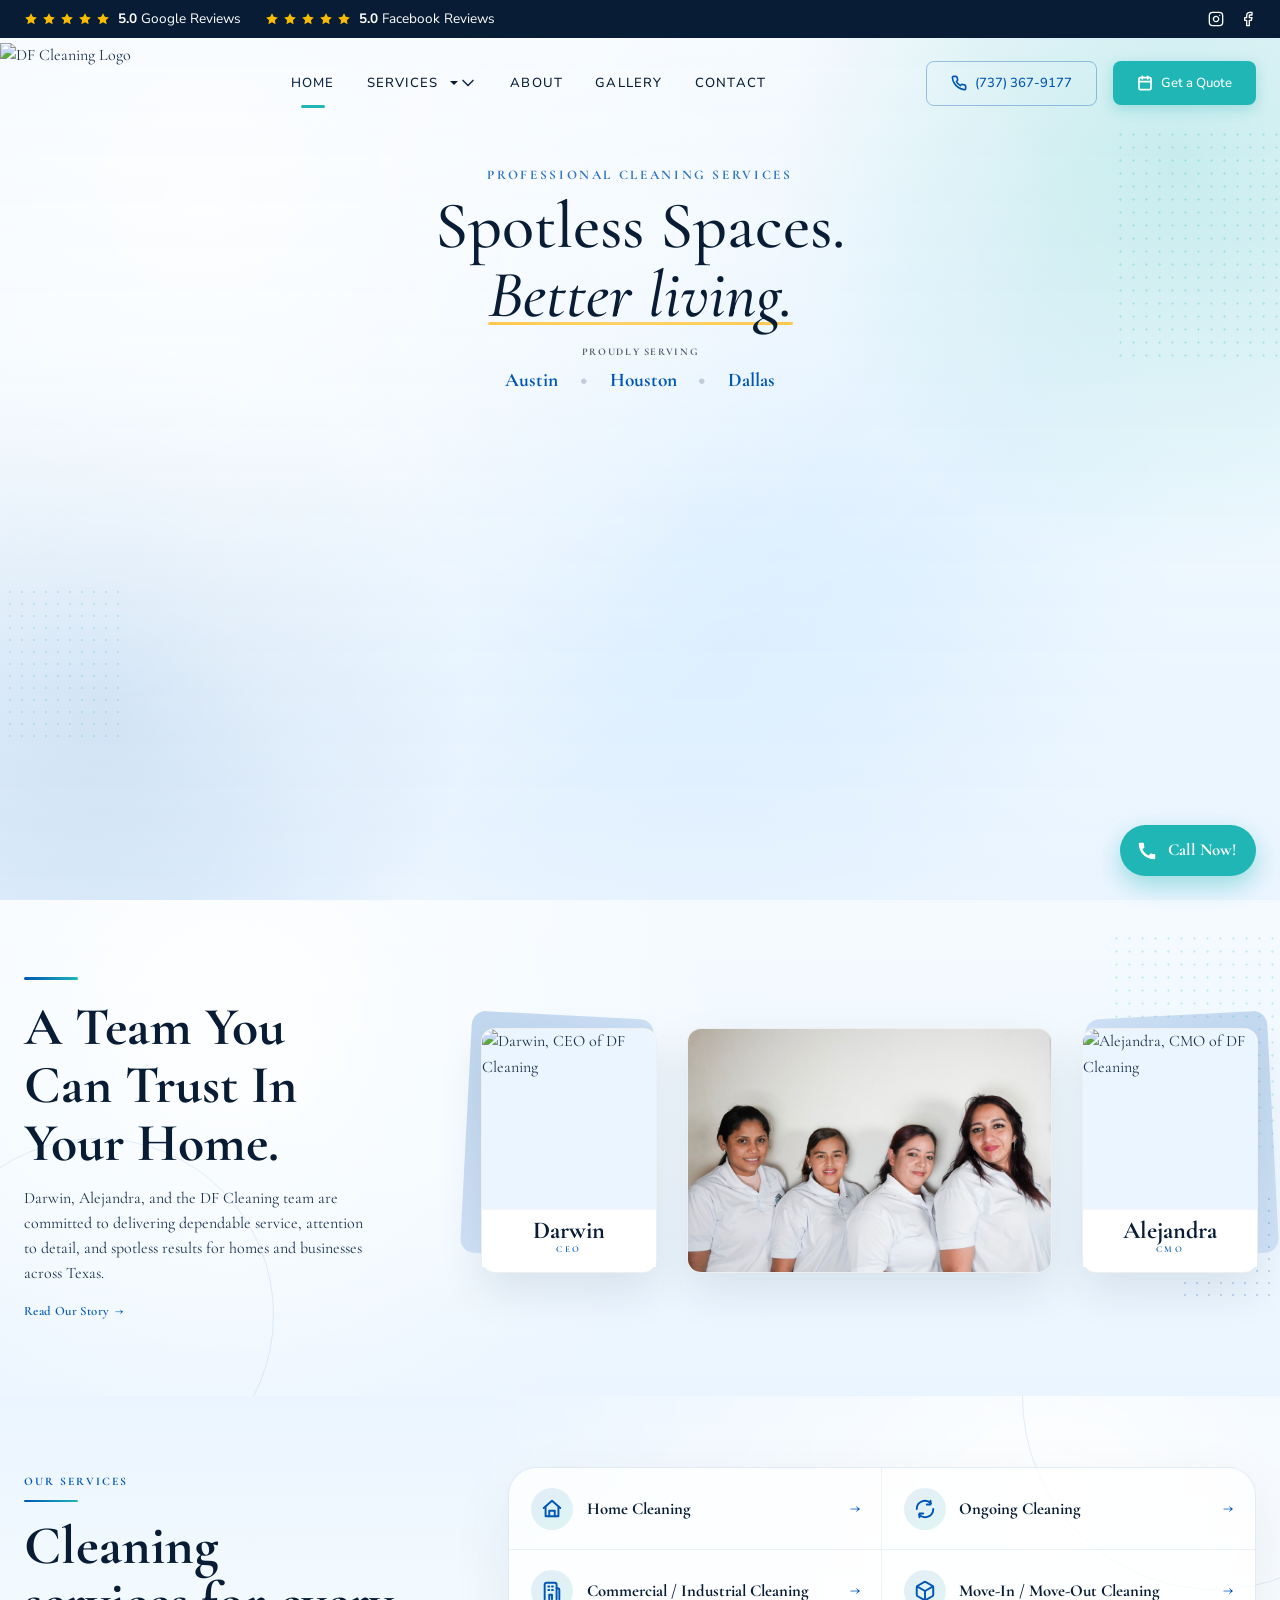
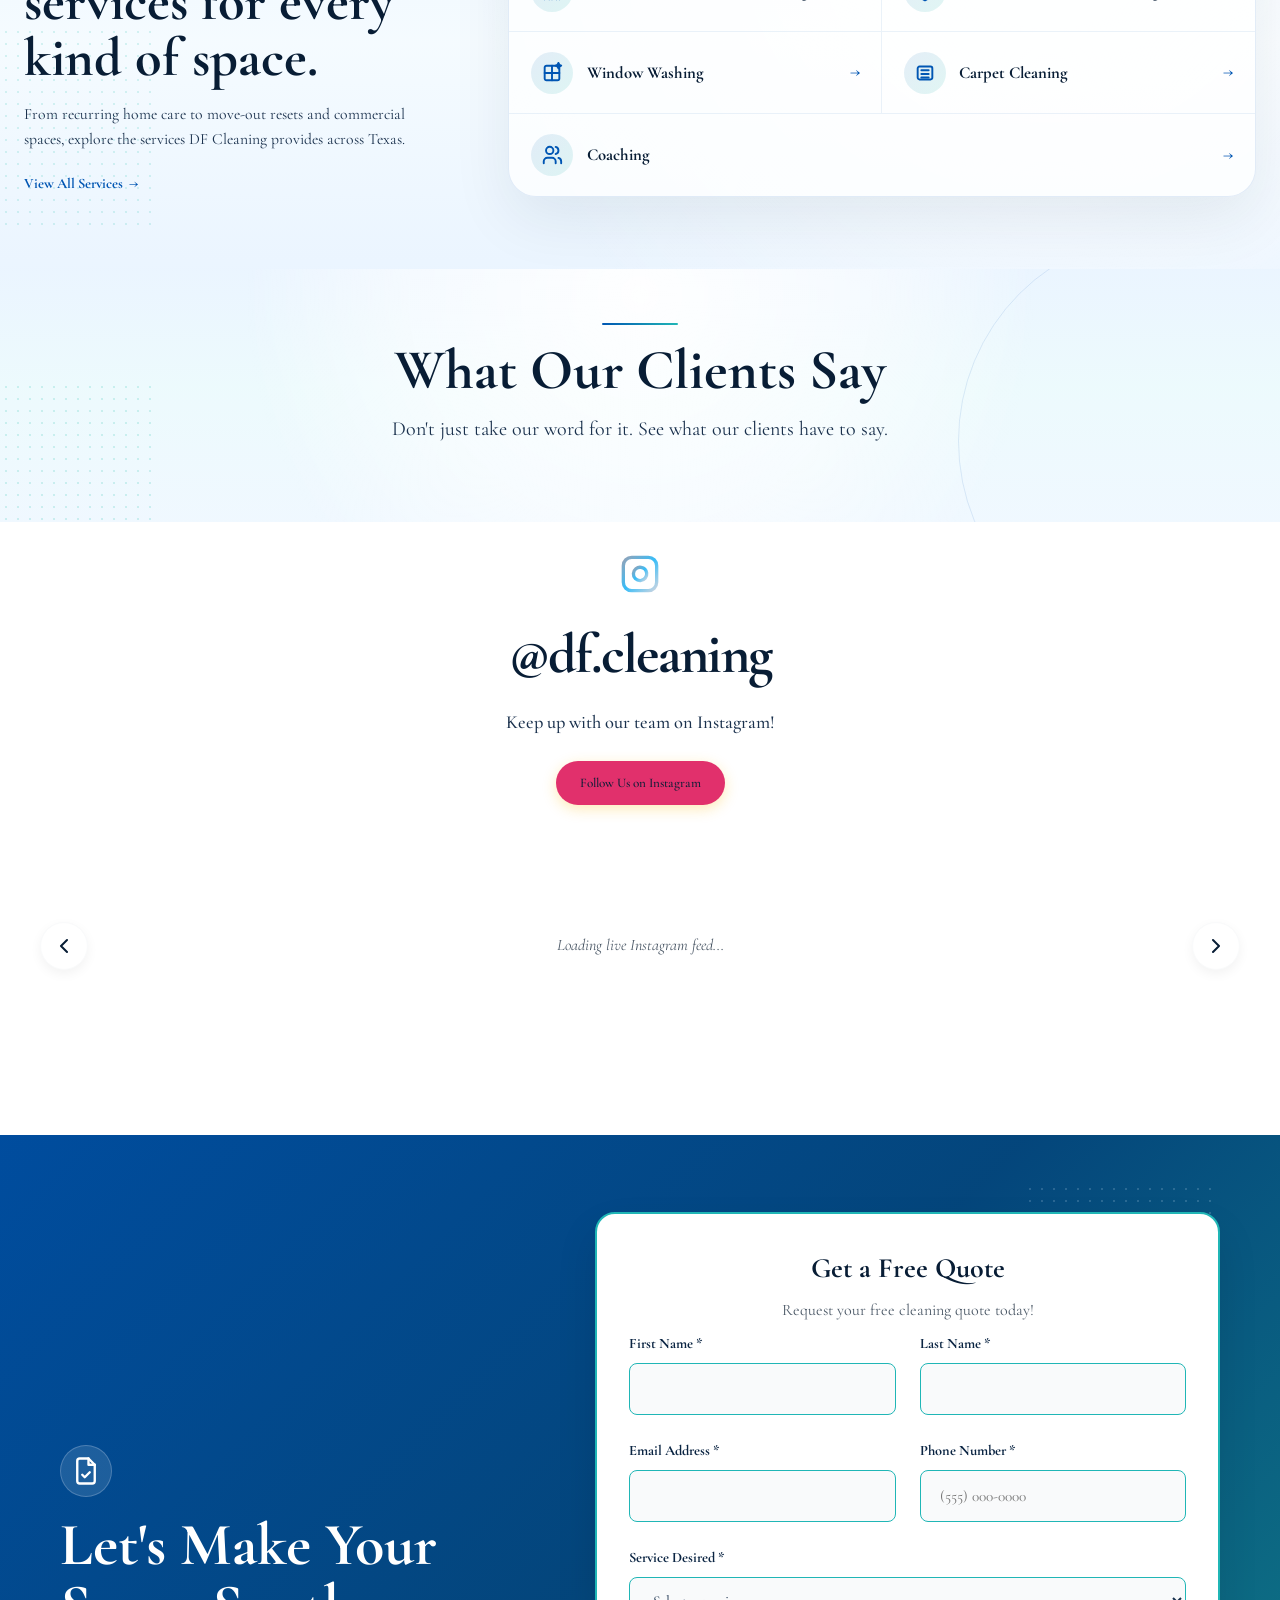
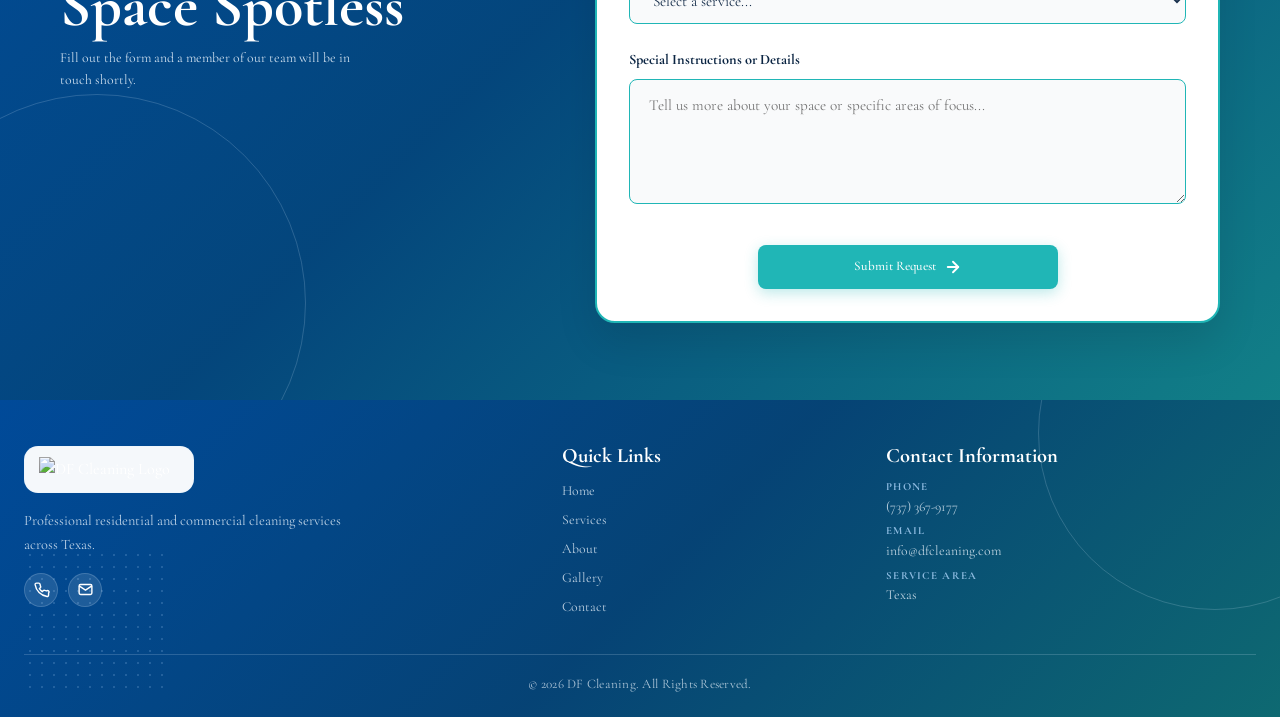
==== commit 0e4fc594: "Update Instagram section padding and recolor logo to grey/blue gradient" ====
--- a/index.html
+++ b/index.html
@@ -199,11 +199,18 @@
     </section>
 
     <!-- INSTAGRAM FEED -->
-    <section class="instagram-section reveal-up" id="instagram-feed" aria-labelledby="instagram-title" style="padding-block: 6rem; background-color: var(--color-white); position: relative;">
+    <section class="instagram-section reveal-up" id="instagram-feed" aria-labelledby="instagram-title" style="padding-top: 2rem; padding-bottom: 6rem; background-color: var(--color-white); position: relative;">
       <div class="container instagram-container" style="text-align: center;">
         <div class="instagram-header" style="margin-bottom: 3rem;">
-          <div class="instagram-icon" style="color: #E1306C; margin-bottom: 1rem; display: flex; justify-content: center;">
-            <svg width="40" height="40" viewBox="0 0 24 24" fill="none" stroke="currentColor" stroke-width="2" stroke-linecap="round" stroke-linejoin="round">
+          <div class="instagram-icon" style="margin-bottom: 1rem; display: flex; justify-content: center;">
+            <svg width="40" height="40" viewBox="0 0 24 24" fill="none" stroke="url(#ig-theme-gradient)" stroke-width="2" stroke-linecap="round" stroke-linejoin="round">
+              <defs>
+                <linearGradient id="ig-theme-gradient" x1="0%" y1="0%" x2="100%" y2="100%">
+                  <stop offset="0%" stop-color="#94a3b8" /> <!-- Grey -->
+                  <stop offset="50%" stop-color="#38bdf8" /> <!-- Blue/Teal -->
+                  <stop offset="100%" stop-color="#cbd5e1" /> <!-- Light Grey -->
+                </linearGradient>
+              </defs>
               <rect x="2" y="2" width="20" height="20" rx="5" ry="5"></rect>
               <path d="M16 11.37A4 4 0 1 1 12.63 8 4 4 0 0 1 16 11.37z"></path>
               <line x1="17.5" y1="6.5" x2="17.51" y2="6.5"></line>
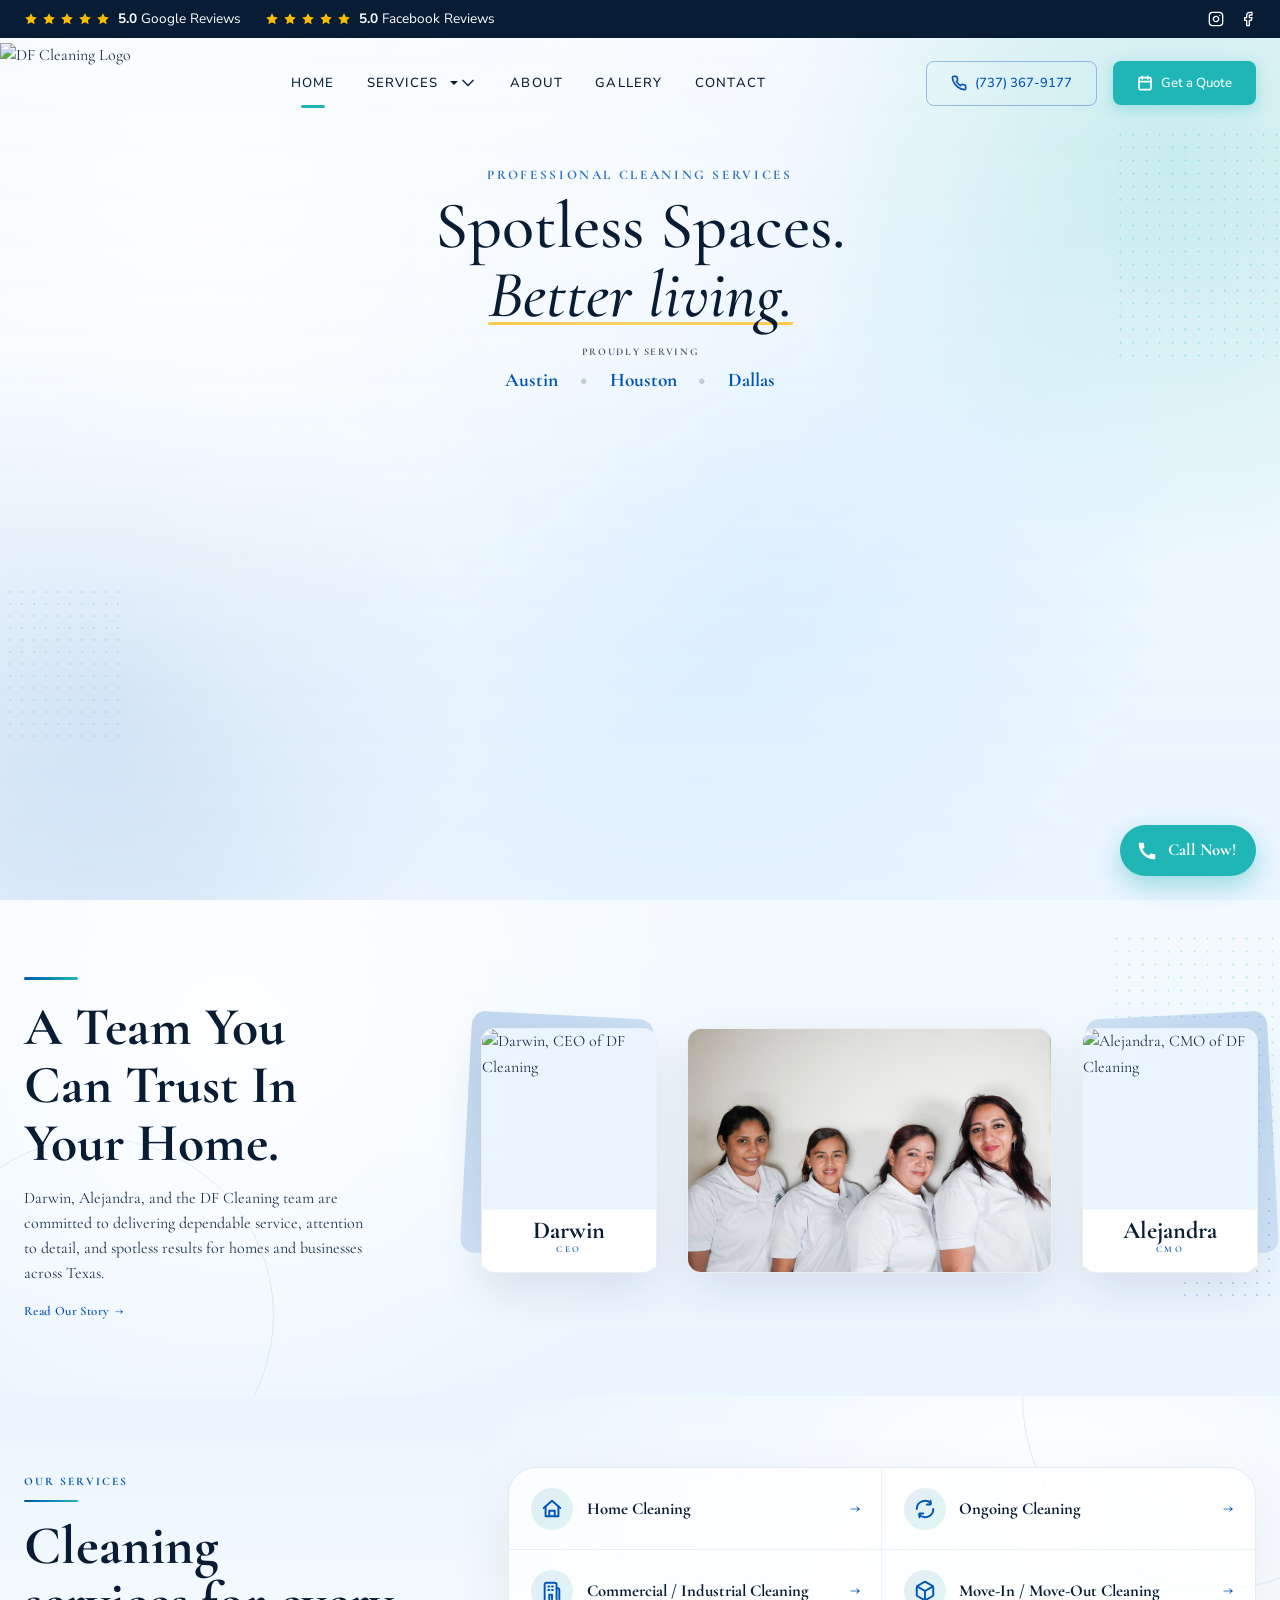
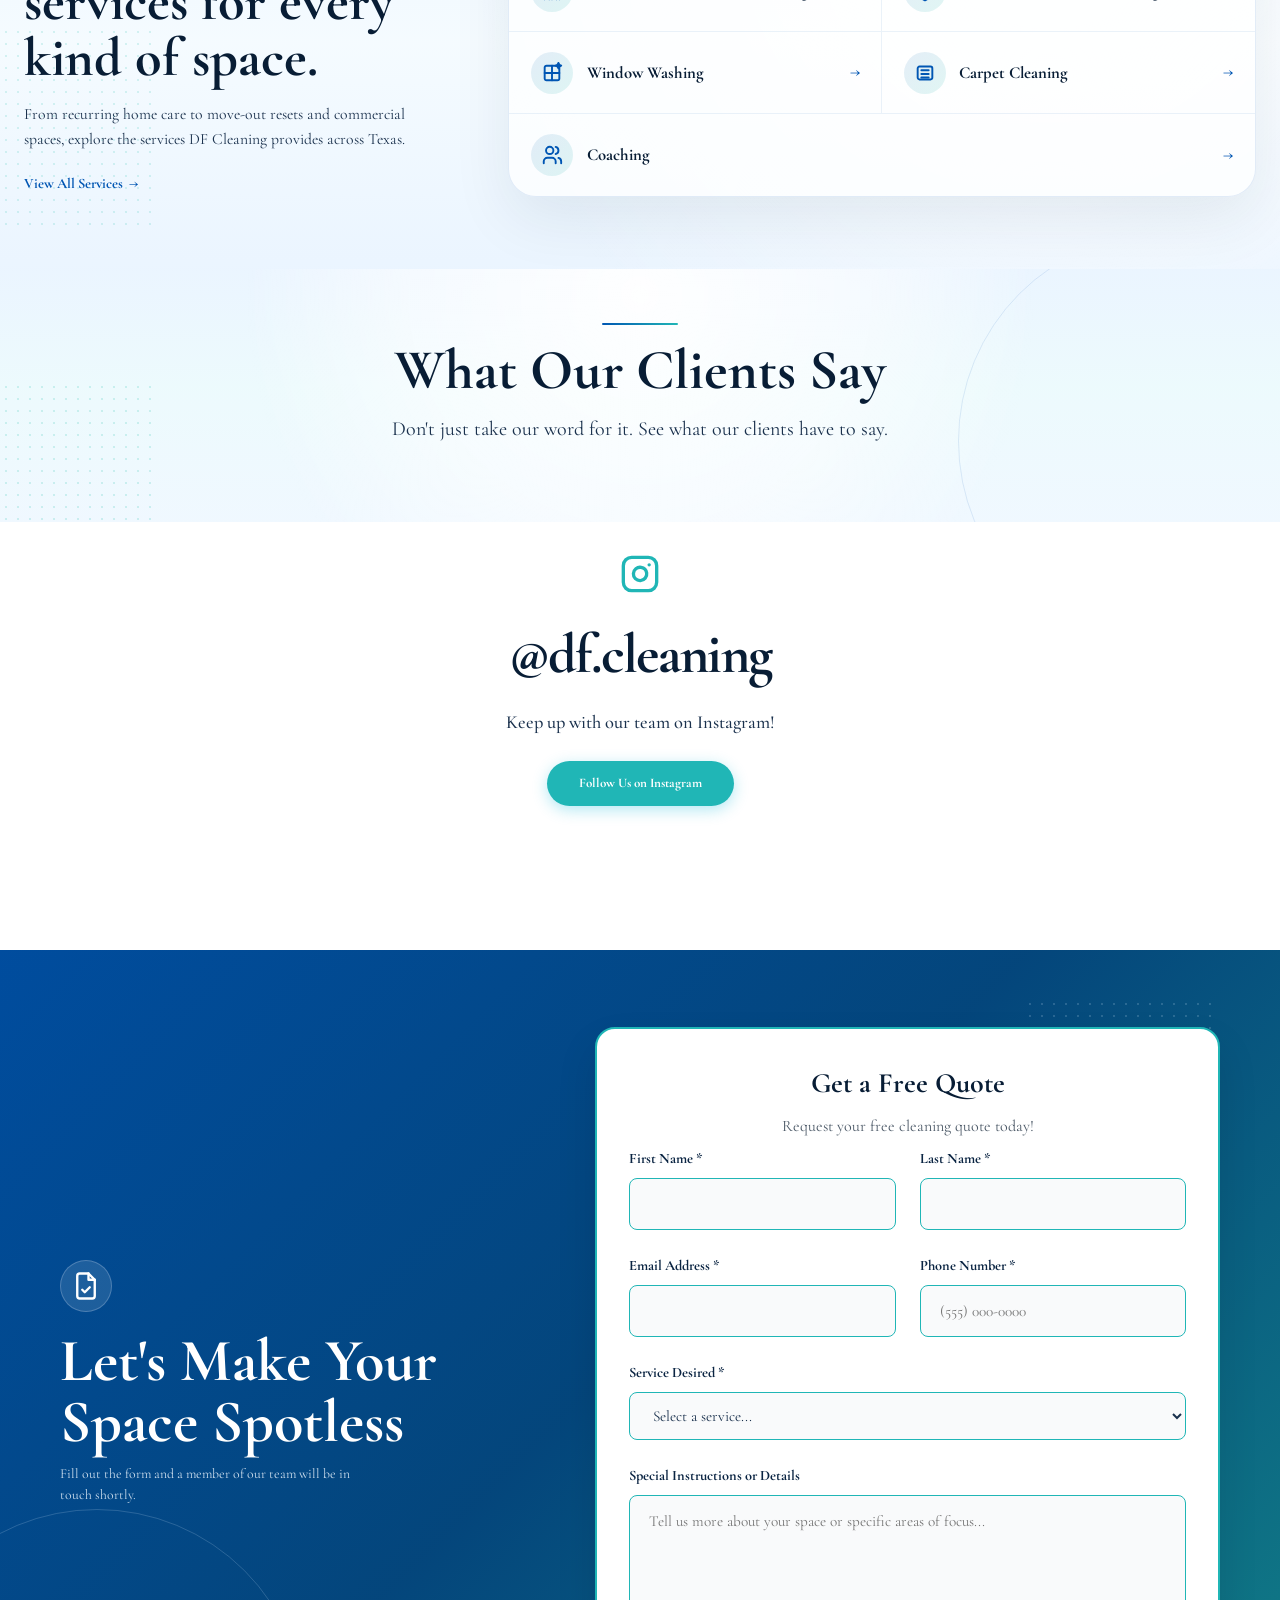
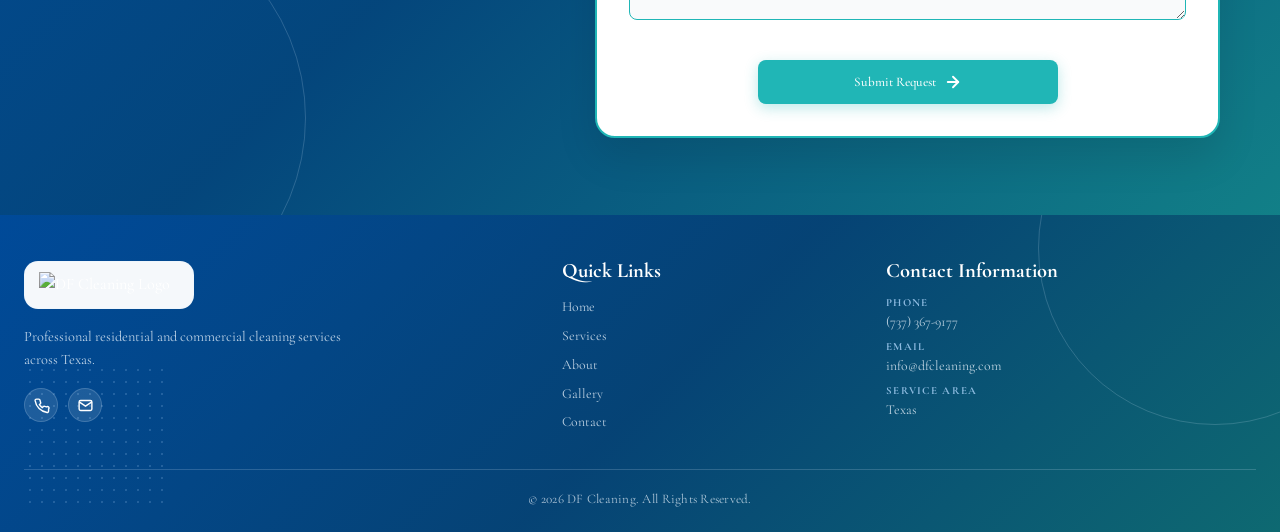
==== commit 4aebe66b: "Update Instagram button and icon to turquoise" ====
--- a/index.html
+++ b/index.html
@@ -203,14 +203,7 @@
       <div class="container instagram-container" style="text-align: center;">
         <div class="instagram-header" style="margin-bottom: 3rem;">
           <div class="instagram-icon" style="margin-bottom: 1rem; display: flex; justify-content: center;">
-            <svg width="40" height="40" viewBox="0 0 24 24" fill="none" stroke="url(#ig-theme-gradient)" stroke-width="2" stroke-linecap="round" stroke-linejoin="round">
-              <defs>
-                <linearGradient id="ig-theme-gradient" x1="0%" y1="0%" x2="100%" y2="100%">
-                  <stop offset="0%" stop-color="#94a3b8" /> <!-- Grey -->
-                  <stop offset="50%" stop-color="#38bdf8" /> <!-- Blue/Teal -->
-                  <stop offset="100%" stop-color="#cbd5e1" /> <!-- Light Grey -->
-                </linearGradient>
-              </defs>
+            <svg width="40" height="40" viewBox="0 0 24 24" fill="none" stroke="var(--color-teal)" stroke-width="2" stroke-linecap="round" stroke-linejoin="round">
               <rect x="2" y="2" width="20" height="20" rx="5" ry="5"></rect>
               <path d="M16 11.37A4 4 0 1 1 12.63 8 4 4 0 0 1 16 11.37z"></path>
               <line x1="17.5" y1="6.5" x2="17.51" y2="6.5"></line>
@@ -220,32 +213,13 @@
             <a href="https://www.instagram.com/df.cleaning/" target="_blank" rel="noopener noreferrer" style="font-family: var(--font-sans); color: var(--color-navy-dark); font-size: clamp(2.5rem, 6vw, 3.5rem); font-weight: 900; letter-spacing: -0.03em; text-decoration: none; transition: opacity 0.3s ease;" onmouseover="this.style.opacity='0.8'" onmouseout="this.style.opacity='1'">@df.cleaning</a>
           </h2>
           <p class="instagram-subtitle" style="color: var(--color-text-main); font-size: 1.15rem; font-weight: 500; margin-bottom: 1.5rem;">Keep up with our team on Instagram!</p>
-          <a href="https://www.instagram.com/df.cleaning/" target="_blank" rel="noopener noreferrer" class="btn btn-primary" style="background-color: #E1306C; border-color: #E1306C; display: inline-flex; align-items: center; gap: 0.5rem; border-radius: 50px;">
+          <a href="https://www.instagram.com/df.cleaning/" target="_blank" rel="noopener noreferrer" class="btn btn-primary" style="background-color: var(--color-teal); border: none; color: var(--color-white); display: inline-flex; align-items: center; gap: 0.5rem; border-radius: 50px; font-weight: 700; padding: 0.75rem 2rem; box-shadow: 0 4px 15px rgba(0, 180, 216, 0.3);">
             Follow Us on Instagram
           </a>
         </div>
 
-        <!-- Custom Interactive Carousel -->
-        <div class="custom-ig-carousel-wrapper">
-          <button class="custom-ig-nav custom-ig-prev" aria-label="Previous posts">
-            <svg width="24" height="24" viewBox="0 0 24 24" fill="none" stroke="currentColor" stroke-width="2" stroke-linecap="round" stroke-linejoin="round"><polyline points="15 18 9 12 15 6"></polyline></svg>
-          </button>
-          
-          <div class="custom-ig-carousel" id="custom-ig-carousel">
-            <!-- Loading placeholder -->
-            <div class="custom-ig-loading">Loading live Instagram feed...</div>
-          </div>
-          
-          <button class="custom-ig-nav custom-ig-next" aria-label="Next posts">
-            <svg width="24" height="24" viewBox="0 0 24 24" fill="none" stroke="currentColor" stroke-width="2" stroke-linecap="round" stroke-linejoin="round"><polyline points="9 18 15 12 9 6"></polyline></svg>
-          </button>
-        </div>
-
-        <!-- Hidden SociableKit Widget for Data Extraction -->
-        <div id="sk-hidden-wrapper" style="display: none !important; opacity: 0; pointer-events: none; position: absolute; z-index: -9999; visibility: hidden;">
-          <div class="sk-instagram-feed" data-embed-id="25690573"></div>
-          <script src="https://widgets.sociablekit.com/instagram-feed/widget.js" defer></script>
-        </div>
+        <div class="sk-instagram-feed" data-embed-id="25690573"></div>
+        <script src="https://widgets.sociablekit.com/instagram-feed/widget.js" defer></script>
       </div>
     </section>
 
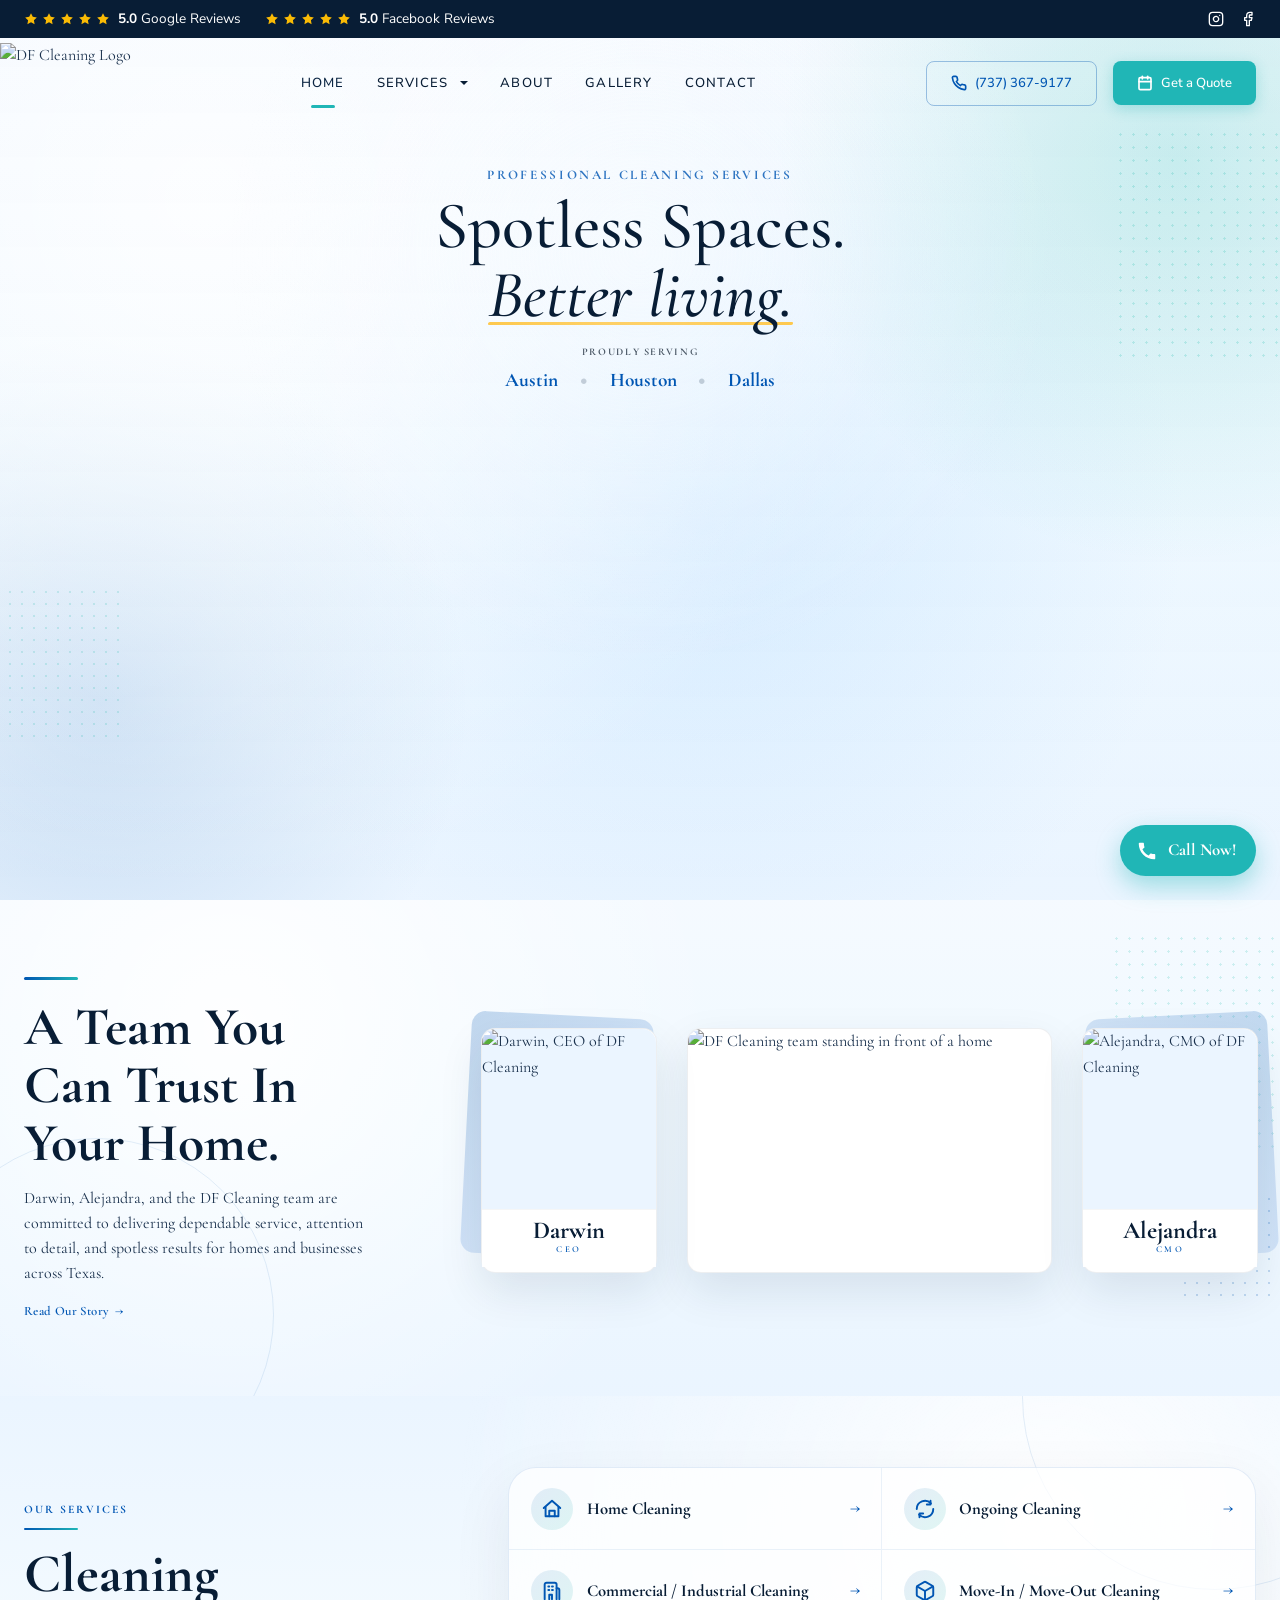
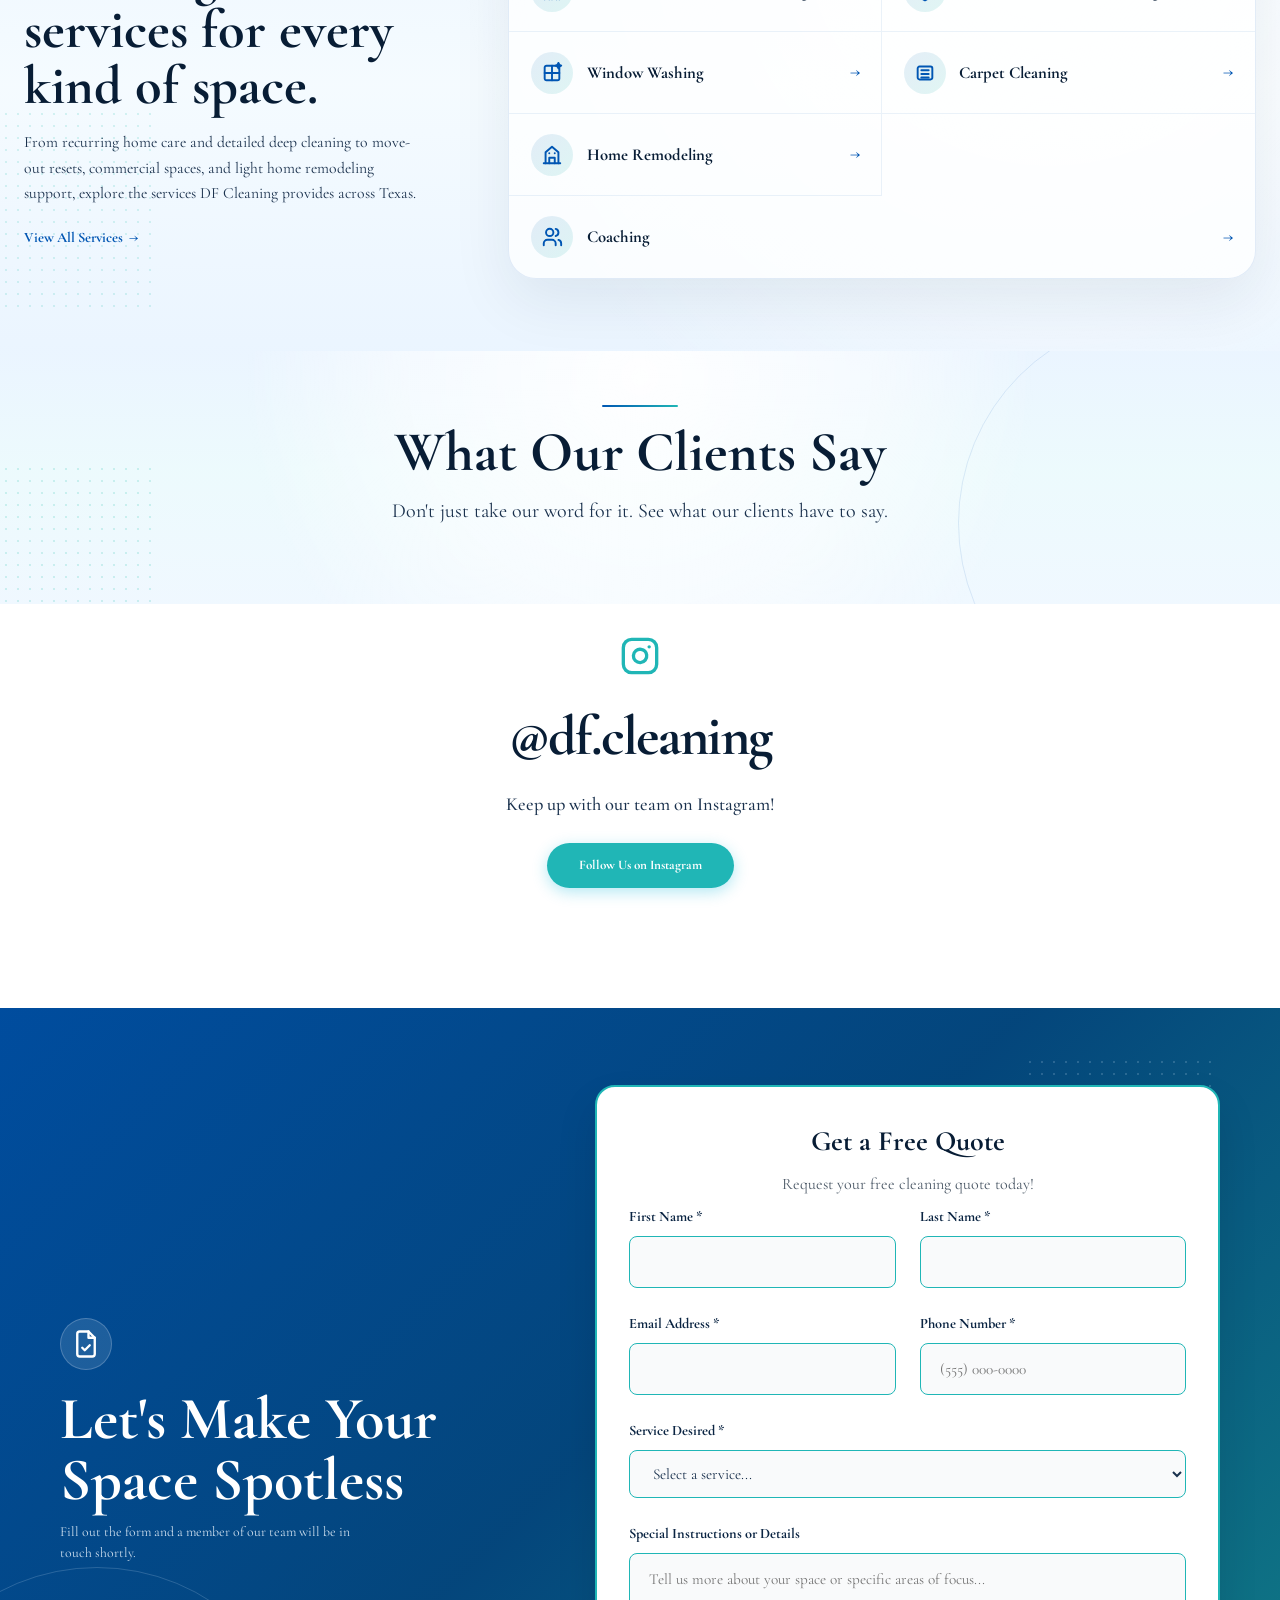
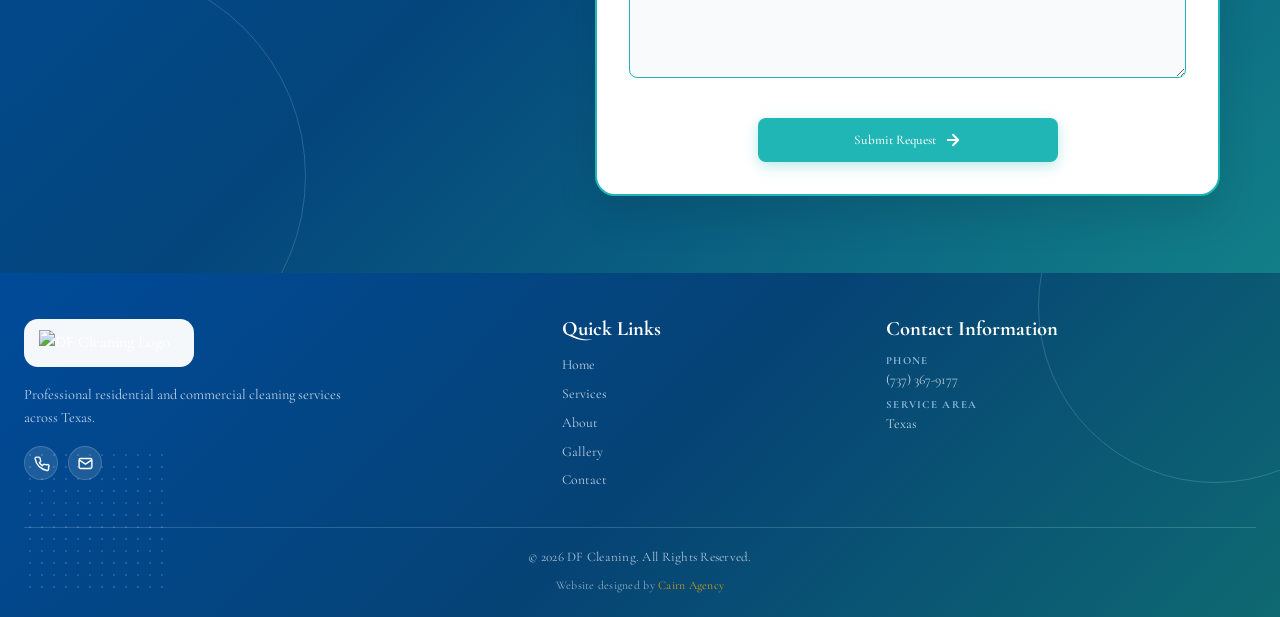
==== commit 0dcdac19: "Move Home Remodeling above Coaching in home page services list" ====
--- a/index.html
+++ b/index.html
@@ -62,7 +62,7 @@
           </article>
 
           <figure class="team-main-photo">
-            <img src="assets/team-cleaners.jpg" alt="DF Cleaning team members in uniform">
+            <img src="assets/team.jpg" alt="DF Cleaning team standing in front of a home">
           </figure>
 
           <article class="team-person-card team-person-card--alejandra">
@@ -85,7 +85,7 @@
         <div class="home-services-copy">
           <span class="home-services-kicker">Our Services</span>
           <h2 class="home-services-title" id="home-services-title">Cleaning services for every kind of space.</h2>
-          <p>From recurring home care to move-out resets and commercial spaces, explore the services DF Cleaning provides across Texas.</p>
+          <p>From recurring home care and detailed deep cleaning to move-out resets, commercial spaces, and light home remodeling support, explore the services DF Cleaning provides across Texas.</p>
           <a href="services.html" class="home-services-all">View All Services <span aria-hidden="true">&rarr;</span></a>
         </div>
 
@@ -169,6 +169,20 @@
             <span class="home-service-arrow" aria-hidden="true">&rarr;</span>
           </a>
 
+          <a href="services/home-remodeling.html" class="home-service-link">
+            <span class="home-service-icon" aria-hidden="true">
+              <svg width="22" height="22" viewBox="0 0 24 24" fill="none" stroke="currentColor" stroke-width="2.1" stroke-linecap="round" stroke-linejoin="round">
+                <path d="M3 21h18"></path>
+                <path d="M5 21V9l7-6 7 6v12"></path>
+                <path d="M9 21v-6h6v6"></path>
+                <path d="M9 10h.01"></path>
+                <path d="M15 10h.01"></path>
+              </svg>
+            </span>
+            <span>Home Remodeling</span>
+            <span class="home-service-arrow" aria-hidden="true">&rarr;</span>
+          </a>
+
           <a href="services/coaching.html" class="home-service-link">
             <span class="home-service-icon" aria-hidden="true">
               <svg width="22" height="22" viewBox="0 0 24 24" fill="none" stroke="currentColor" stroke-width="2.1" stroke-linecap="round" stroke-linejoin="round">
@@ -201,7 +215,7 @@
     <!-- INSTAGRAM FEED -->
     <section class="instagram-section reveal-up" id="instagram-feed" aria-labelledby="instagram-title" style="padding-top: 2rem; padding-bottom: 6rem; background-color: var(--color-white); position: relative;">
       <div class="container instagram-container" style="text-align: center;">
-        <div class="instagram-header" style="margin-bottom: 3rem;">
+        <div class="instagram-header" style="margin-bottom: 1.5rem;">
           <div class="instagram-icon" style="margin-bottom: 1rem; display: flex; justify-content: center;">
             <svg width="40" height="40" viewBox="0 0 24 24" fill="none" stroke="var(--color-teal)" stroke-width="2" stroke-linecap="round" stroke-linejoin="round">
               <rect x="2" y="2" width="20" height="20" rx="5" ry="5"></rect>
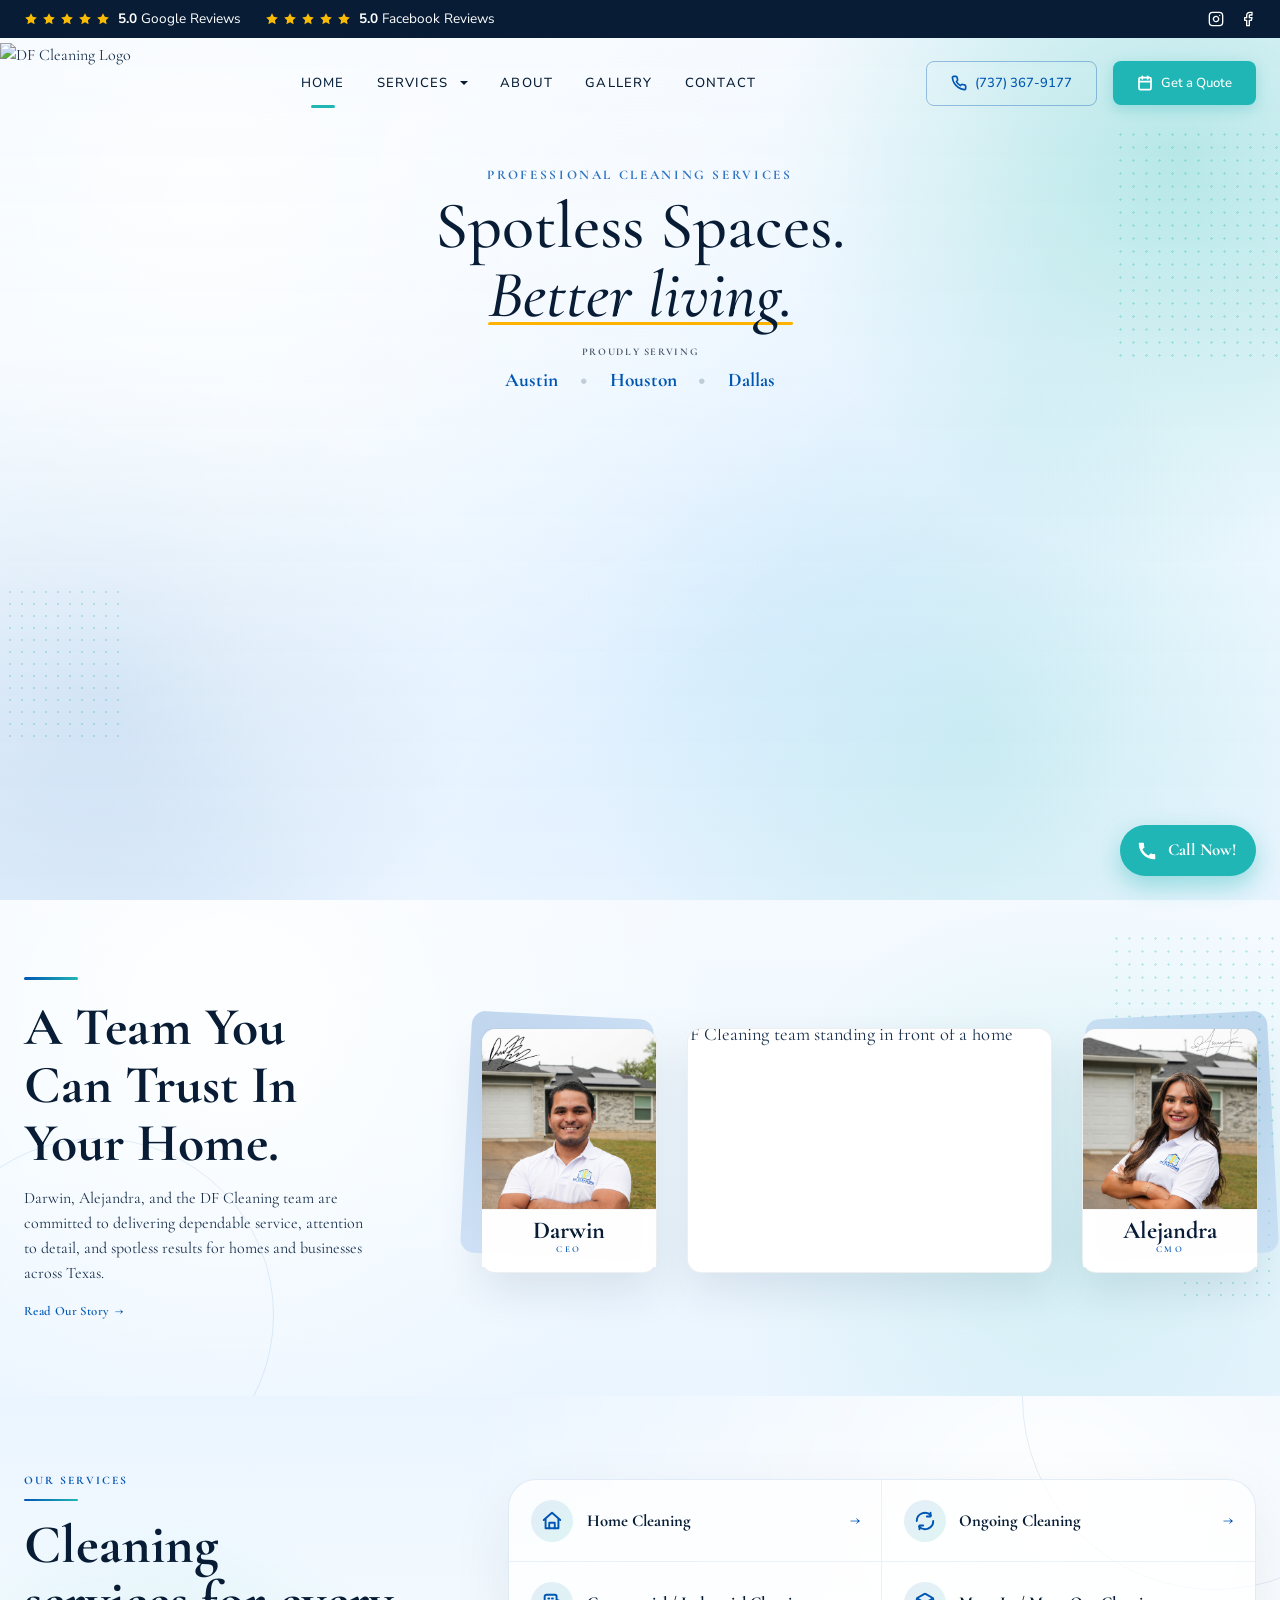
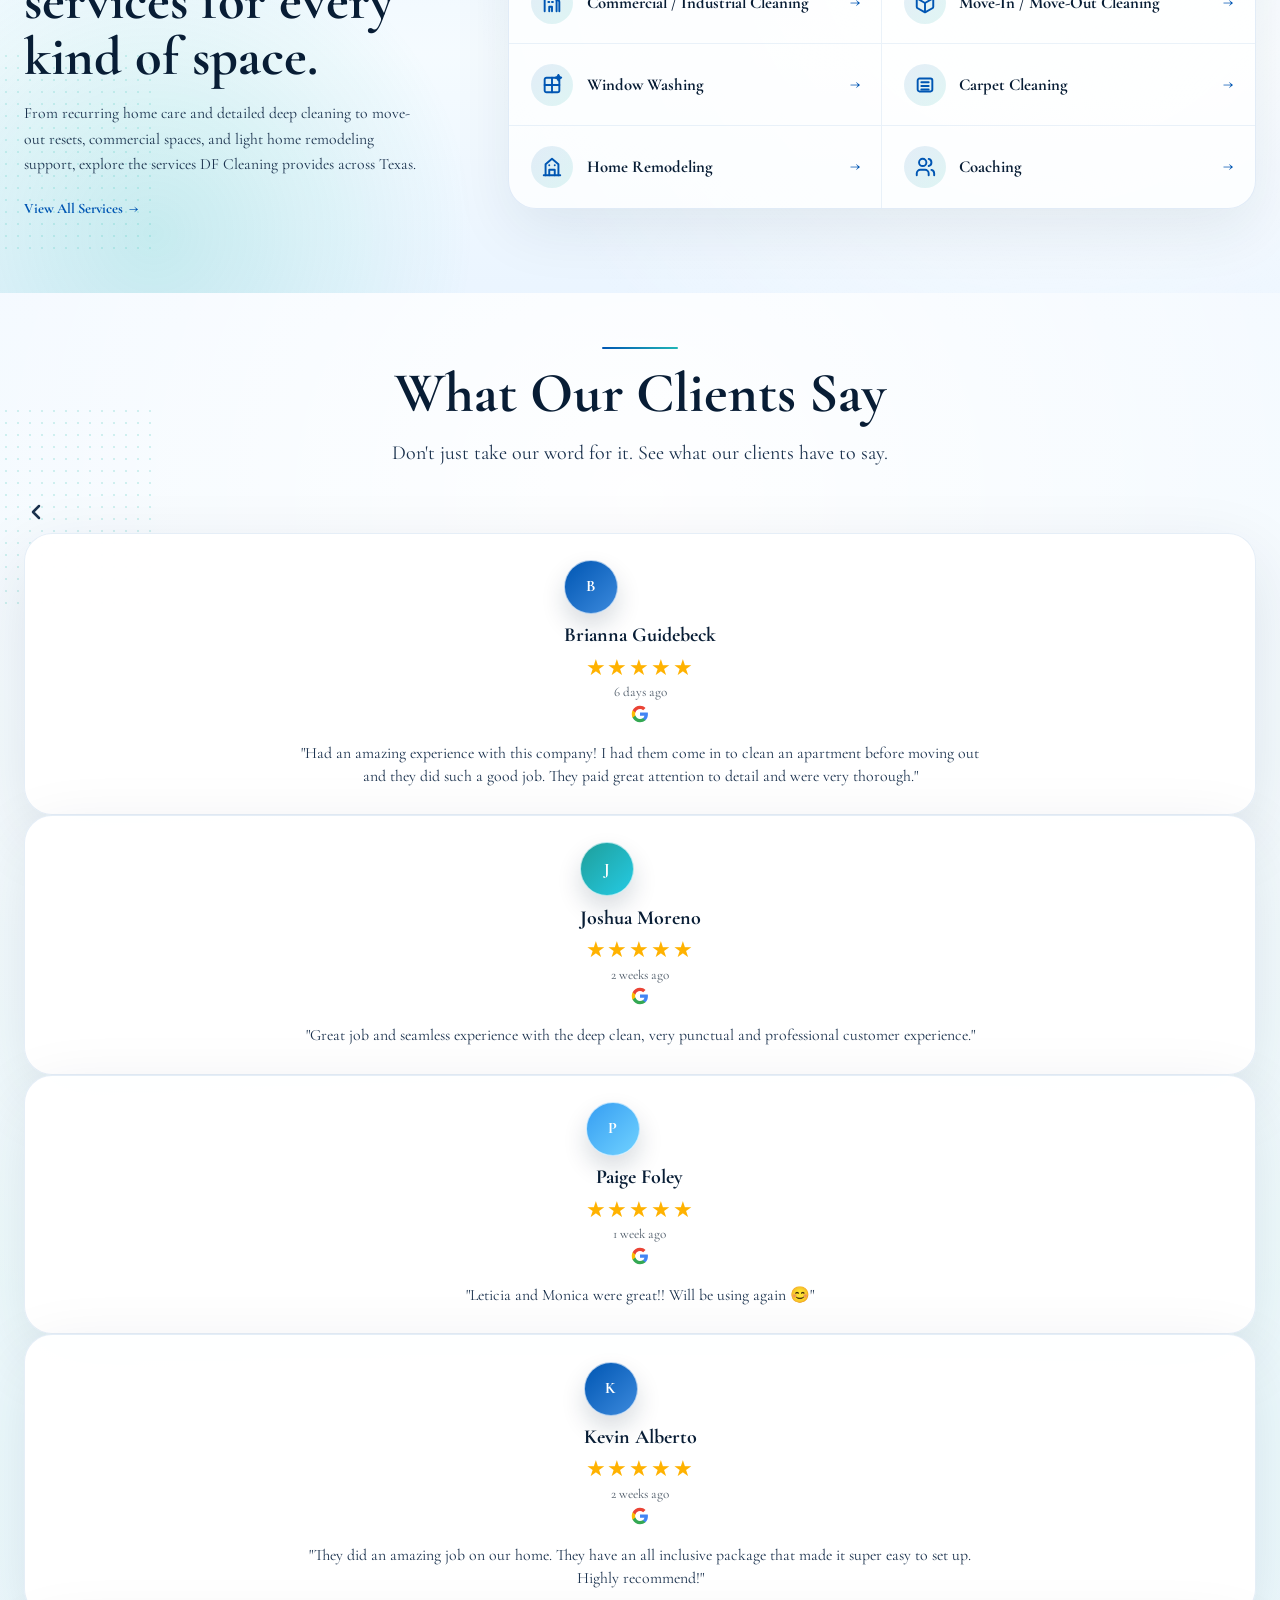
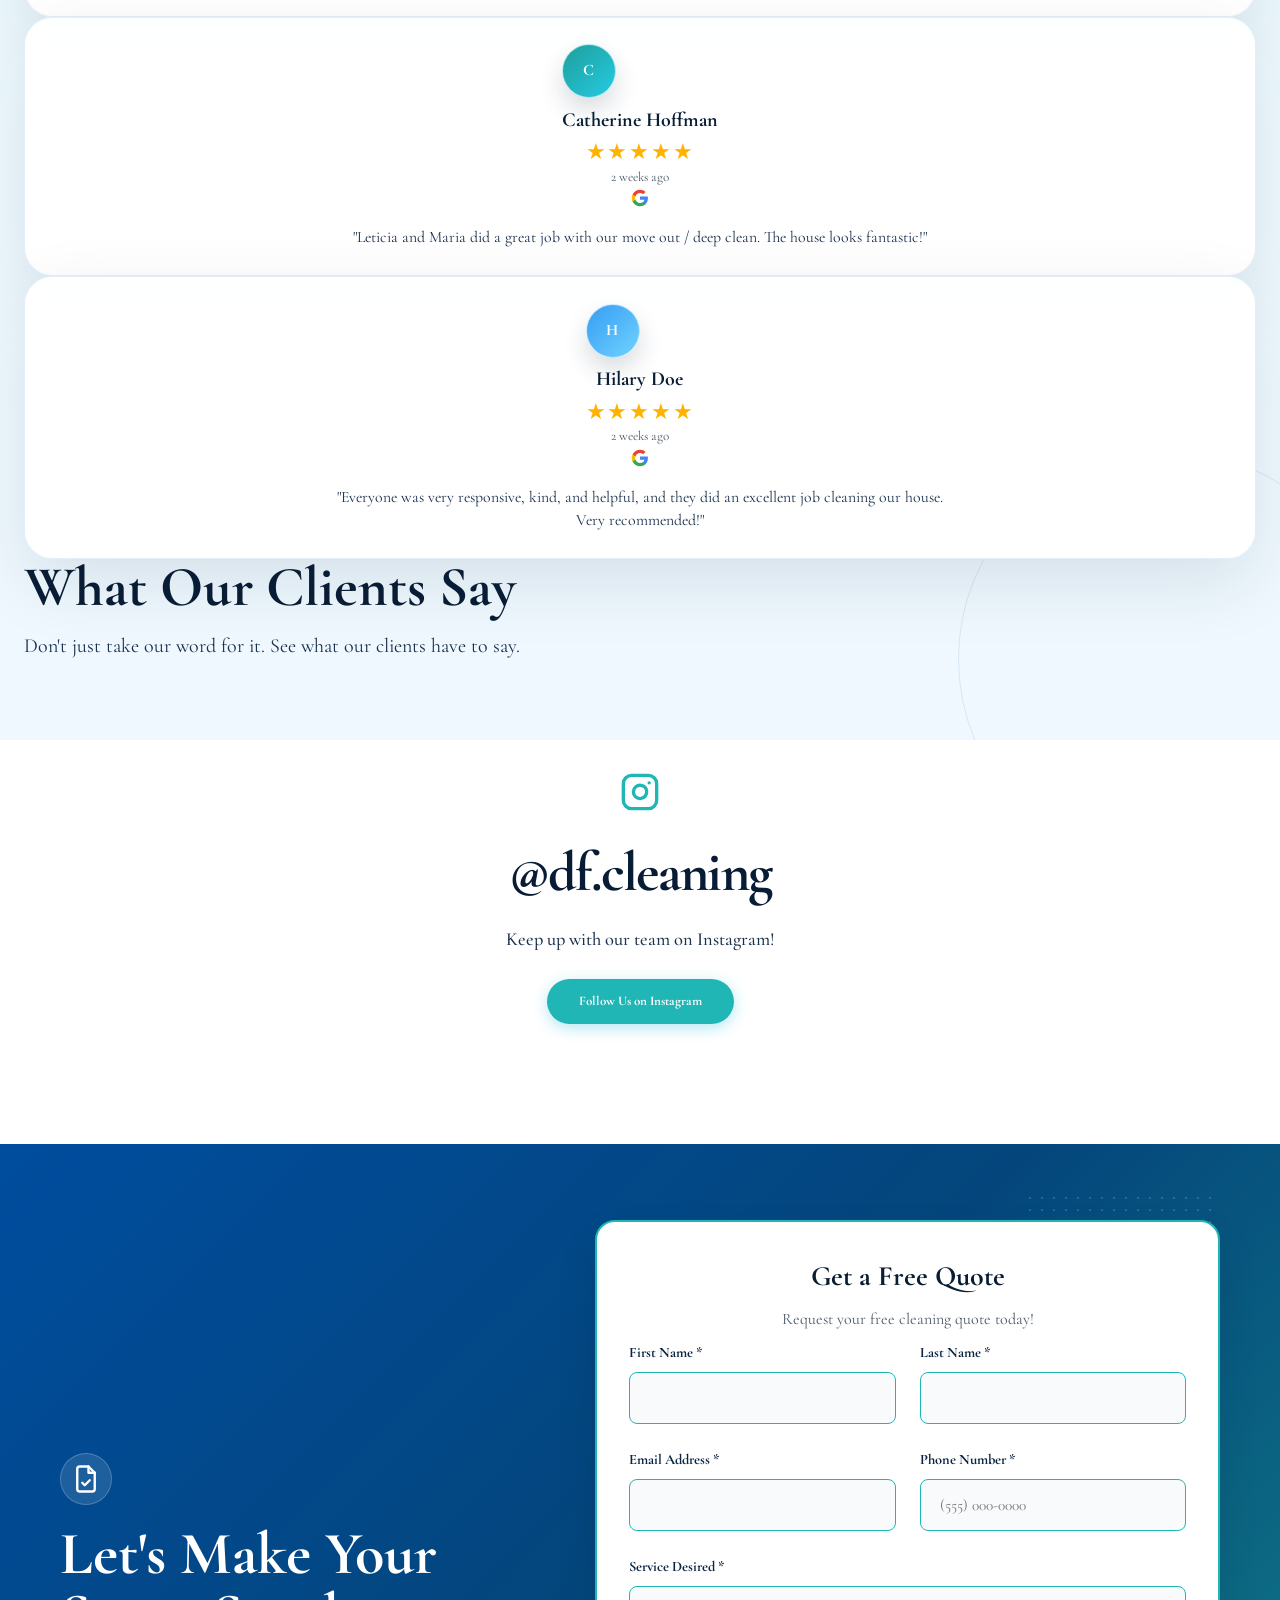
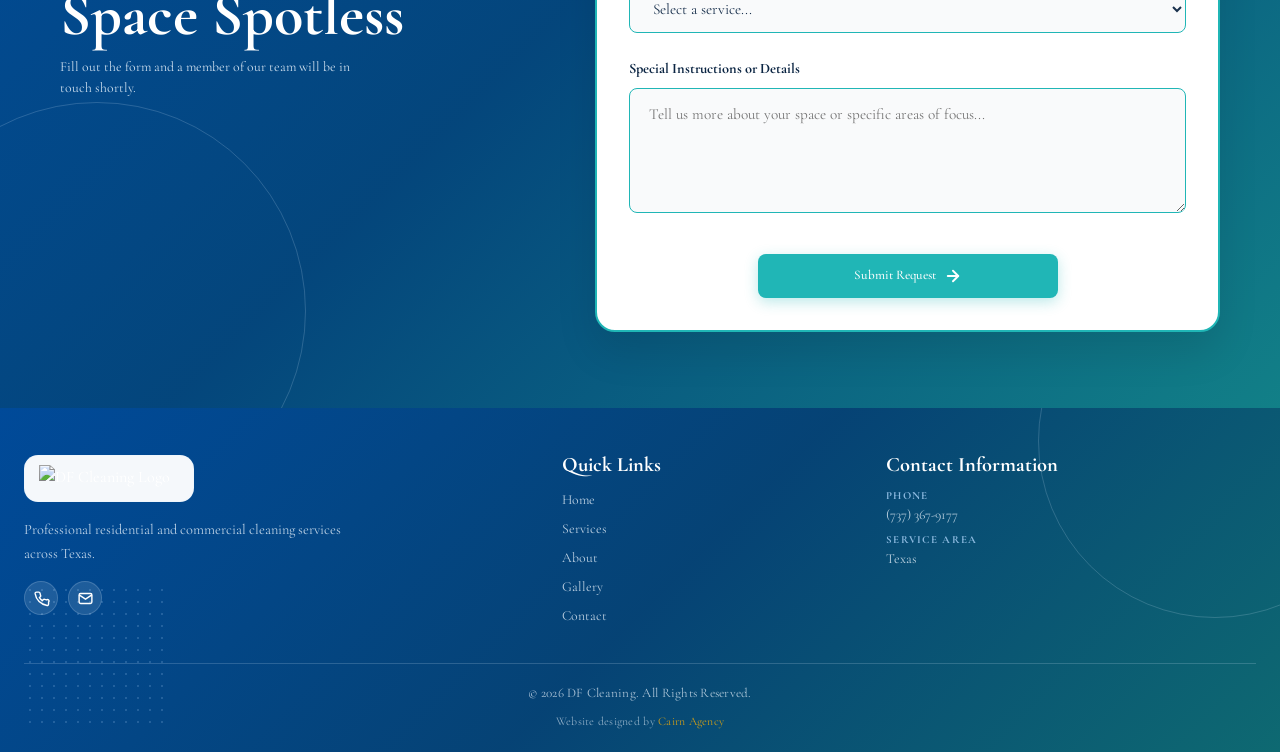
==== commit d6e043bb: "fe: apply staggered scroll animations, Darwin's signature photo crop, and commercial cleaning headin" ====
--- a/index.html
+++ b/index.html
@@ -8,6 +8,7 @@
   <link rel="stylesheet" href="css/style.css">
   <script src="js/header.js" defer></script>
   <script src="https://unpkg.com/@studio-freight/lenis@1.0.42/dist/lenis.min.js"></script>
+  <link rel="icon" type="image/png" href="assets/logo2browswer.png">
 </head>
 <body class="global-bg">
 
@@ -17,14 +18,14 @@
     <!-- HERO SECTION -->
     <section class="hero-section" id="home-hero">
       <div class="container">
-        <span class="hero-badge">Professional Cleaning Services</span>
-        <h1 class="hero-title">Spotless Spaces. <br><em>Better living.</em></h1>
+        <span class="hero-badge reveal-up" style="--delay: 0.1s;">Professional Cleaning Services</span>
+        <h1 class="hero-title reveal-up" style="--delay: 0.2s;">Spotless Spaces. <br><em>Better living.</em></h1>
         <div class="hero-service-areas">
-          <p class="hero-service-eyebrow">Proudly serving</p>
+          <p class="hero-service-eyebrow reveal-up" style="--delay: 0.3s;">Proudly serving</p>
           <ul class="hero-service-cities">
-            <li>Austin</li>
-            <li>Houston</li>
-            <li>Dallas</li>
+            <li class="reveal-up" style="--delay: 0.4s;">Austin</li>
+            <li class="reveal-up" style="--delay: 0.5s;">Houston</li>
+            <li class="reveal-up" style="--delay: 0.6s;">Dallas</li>
           </ul>
         </div>
         
@@ -42,18 +43,18 @@
     </section>
 
     <!-- TEAM PREVIEW -->
-    <section class="team-preview reveal-up" id="meet-the-team" aria-labelledby="team-preview-title">
+    <section class="team-preview" id="meet-the-team" aria-labelledby="team-preview-title">
       <div class="container">
         <div class="team-preview-header">
-          <h2 class="team-preview-title" id="team-preview-title">A Team You Can <em>Trust In Your Home.</em></h2>
-          <p class="team-preview-copy">Darwin, Alejandra, and the DF Cleaning team are committed to delivering dependable service, attention to detail, and spotless results for homes and businesses across Texas.</p>
-          <a href="about.html" class="team-preview-link">Read Our Story <span aria-hidden="true">&rarr;</span></a>
+          <h2 class="team-preview-title reveal-up" id="team-preview-title" style="--delay: 0.1s;">A Team You Can <em>Trust In Your Home.</em></h2>
+          <p class="team-preview-copy reveal-up" style="--delay: 0.2s;">Darwin, Alejandra, and the DF Cleaning team are committed to delivering dependable service, attention to detail, and spotless results for homes and businesses across Texas.</p>
+          <a href="about.html" class="team-preview-link reveal-up" style="--delay: 0.3s;">Read Our Story <span aria-hidden="true">&rarr;</span></a>
         </div>
 
         <div class="team-showcase-grid">
-          <article class="team-person-card team-person-card--darwin">
+          <article class="team-person-card team-person-card--darwin reveal-up" style="--delay: 0.1s;">
             <div class="team-person-photo">
-              <img src="assets/darwin.jpg" alt="Darwin, CEO of DF Cleaning">
+              <img src="assets/images/darwin-signature.png" alt="Darwin, CEO of DF Cleaning">
             </div>
             <div class="team-person-meta">
               <h3>Darwin</h3>
@@ -61,13 +62,13 @@
             </div>
           </article>
 
-          <figure class="team-main-photo">
+          <figure class="team-main-photo reveal-up" style="--delay: 0.2s;">
             <img src="assets/team.jpg" alt="DF Cleaning team standing in front of a home">
           </figure>
 
-          <article class="team-person-card team-person-card--alejandra">
+          <article class="team-person-card team-person-card--alejandra reveal-up" style="--delay: 0.3s;">
             <div class="team-person-photo">
-              <img src="assets/alejandra.jpg" alt="Alejandra, CMO of DF Cleaning">
+              <img src="assets/images/alejandra-signature.png" alt="Alejandra, CMO of DF Cleaning">
             </div>
             <div class="team-person-meta">
               <h3>Alejandra</h3>
@@ -80,17 +81,17 @@
     </section>
 
     <!-- SERVICES PREVIEW -->
-    <section class="home-services reveal-up" id="services-preview" aria-labelledby="home-services-title">
+    <section class="home-services" id="services-preview" aria-labelledby="home-services-title">
       <div class="container home-services-grid">
         <div class="home-services-copy">
-          <span class="home-services-kicker">Our Services</span>
-          <h2 class="home-services-title" id="home-services-title">Cleaning services for every kind of space.</h2>
-          <p>From recurring home care and detailed deep cleaning to move-out resets, commercial spaces, and light home remodeling support, explore the services DF Cleaning provides across Texas.</p>
-          <a href="services.html" class="home-services-all">View All Services <span aria-hidden="true">&rarr;</span></a>
+          <span class="home-services-kicker reveal-up" style="--delay: 0.1s;">Our Services</span>
+          <h2 class="home-services-title reveal-up" id="home-services-title" style="--delay: 0.2s;">Cleaning services for every kind of space.</h2>
+          <p class="reveal-up" style="--delay: 0.3s;">From recurring home care and detailed deep cleaning to move-out resets, commercial spaces, and light home remodeling support, explore the services DF Cleaning provides across Texas.</p>
+          <a href="services.html" class="home-services-all reveal-up" style="--delay: 0.4s;">View All Services <span aria-hidden="true">&rarr;</span></a>
         </div>
 
         <div class="home-services-list" aria-label="DF Cleaning services">
-          <a href="services/home-cleaning.html" class="home-service-link">
+          <a href="services/home-cleaning.html" class="home-service-link reveal-up" style="--delay: 0.1s;">
             <span class="home-service-icon" aria-hidden="true">
               <svg width="22" height="22" viewBox="0 0 24 24" fill="none" stroke="currentColor" stroke-width="2.1" stroke-linecap="round" stroke-linejoin="round">
                 <path d="m3 11 9-8 9 8"></path>
@@ -102,7 +103,7 @@
             <span class="home-service-arrow" aria-hidden="true">&rarr;</span>
           </a>
 
-          <a href="services/on-going-cleaning.html" class="home-service-link">
+          <a href="services/on-going-cleaning.html" class="home-service-link reveal-up" style="--delay: 0.2s;">
             <span class="home-service-icon" aria-hidden="true">
               <svg width="22" height="22" viewBox="0 0 24 24" fill="none" stroke="currentColor" stroke-width="2.1" stroke-linecap="round" stroke-linejoin="round">
                 <path d="M21 12a9 9 0 0 1-15.5 6.2"></path>
@@ -115,7 +116,7 @@
             <span class="home-service-arrow" aria-hidden="true">&rarr;</span>
           </a>
 
-          <a href="services/commercial-cleaning.html" class="home-service-link">
+          <a href="services/commercial-cleaning.html" class="home-service-link reveal-up" style="--delay: 0.3s;">
             <span class="home-service-icon" aria-hidden="true">
               <svg width="22" height="22" viewBox="0 0 24 24" fill="none" stroke="currentColor" stroke-width="2.1" stroke-linecap="round" stroke-linejoin="round">
                 <path d="M4 21V5a2 2 0 0 1 2-2h9a2 2 0 0 1 2 2v16"></path>
@@ -131,7 +132,7 @@
             <span class="home-service-arrow" aria-hidden="true">&rarr;</span>
           </a>
 
-          <a href="services/move-in-move-out.html" class="home-service-link">
+          <a href="services/move-in-move-out.html" class="home-service-link reveal-up" style="--delay: 0.4s;">
             <span class="home-service-icon" aria-hidden="true">
               <svg width="22" height="22" viewBox="0 0 24 24" fill="none" stroke="currentColor" stroke-width="2.1" stroke-linecap="round" stroke-linejoin="round">
                 <path d="M21 16V8a2 2 0 0 0-1-1.73l-7-4a2 2 0 0 0-2 0l-7 4A2 2 0 0 0 3 8v8a2 2 0 0 0 1 1.73l7 4a2 2 0 0 0 2 0l7-4A2 2 0 0 0 21 16z"></path>
@@ -143,7 +144,7 @@
             <span class="home-service-arrow" aria-hidden="true">&rarr;</span>
           </a>
 
-          <a href="services/window-washing.html" class="home-service-link">
+          <a href="services/window-washing.html" class="home-service-link reveal-up" style="--delay: 0.5s;">
             <span class="home-service-icon" aria-hidden="true">
               <svg width="22" height="22" viewBox="0 0 24 24" fill="none" stroke="currentColor" stroke-width="2.1" stroke-linecap="round" stroke-linejoin="round">
                 <rect x="4" y="4" width="16" height="16" rx="2"></rect>
@@ -156,7 +157,7 @@
             <span class="home-service-arrow" aria-hidden="true">&rarr;</span>
           </a>
 
-          <a href="services/carpet-cleaning.html" class="home-service-link">
+          <a href="services/carpet-cleaning.html" class="home-service-link reveal-up" style="--delay: 0.6s;">
             <span class="home-service-icon" aria-hidden="true">
               <svg width="22" height="22" viewBox="0 0 24 24" fill="none" stroke="currentColor" stroke-width="2.1" stroke-linecap="round" stroke-linejoin="round">
                 <rect x="4" y="5" width="16" height="14" rx="2"></rect>
@@ -169,7 +170,7 @@
             <span class="home-service-arrow" aria-hidden="true">&rarr;</span>
           </a>
 
-          <a href="services/home-remodeling.html" class="home-service-link">
+          <a href="services/home-remodeling.html" class="home-service-link reveal-up" style="--delay: 0.7s;">
             <span class="home-service-icon" aria-hidden="true">
               <svg width="22" height="22" viewBox="0 0 24 24" fill="none" stroke="currentColor" stroke-width="2.1" stroke-linecap="round" stroke-linejoin="round">
                 <path d="M3 21h18"></path>
@@ -183,7 +184,7 @@
             <span class="home-service-arrow" aria-hidden="true">&rarr;</span>
           </a>
 
-          <a href="services/coaching.html" class="home-service-link">
+          <a href="services/coaching.html" class="home-service-link reveal-up" style="--delay: 0.8s;">
             <span class="home-service-icon" aria-hidden="true">
               <svg width="22" height="22" viewBox="0 0 24 24" fill="none" stroke="currentColor" stroke-width="2.1" stroke-linecap="round" stroke-linejoin="round">
                 <path d="M16 21v-2a4 4 0 0 0-4-4H7a4 4 0 0 0-4 4v2"></path>
@@ -200,9 +201,159 @@
     </section>
 
     <!-- CLIENT REVIEWS -->
-    <section class="reviews-section reveal-up" id="client-reviews" aria-labelledby="reviews-title">
+    <section class="reviews-section" id="client-reviews" aria-labelledby="reviews-title">
       <div class="container reviews-container">
         <div class="reviews-header">
+          <h2 class="reviews-title reveal-up" id="reviews-title" style="--delay: 0.1s;">What Our Clients Say</h2>
+          <p class="reviews-subtitle reveal-up" style="--delay: 0.2s;">Don't just take our word for it. See what our clients have to say.</p>
+        </div>
+
+        <div class="reviews-carousel-wrapper reveal-up" style="--delay: 0.3s;">
+          <button class="reviews-nav-btn reviews-nav-btn--prev" aria-label="Previous reviews" id="reviews-prev">
+            <svg width="24" height="24" viewBox="0 0 24 24" fill="none" stroke="currentColor" stroke-width="2.5" stroke-linecap="round" stroke-linejoin="round">
+              <polyline points="15 18 9 12 15 6"></polyline>
+            </svg>
+          </button>
+
+          <div class="reviews-slider-container">
+            <div class="reviews-slider-track" id="reviews-track">
+              <!-- Review 1: Brianna Guidebeck -->
+              <div class="review-card">
+                <div class="review-card-header">
+                  <div class="review-avatar avatar-blue">B</div>
+                  <div class="review-info">
+                    <h3 class="review-name">Brianna Guidebeck</h3>
+                    <div class="review-meta-row">
+                      <div class="review-stars" aria-label="5 stars">★★★★★</div>
+                      <span class="review-date">6 days ago</span>
+                    </div>
+                  </div>
+                  <div class="review-source">
+                    <svg viewBox="0 0 24 24" width="18" height="18" xmlns="http://www.w3.org/2000/svg" aria-hidden="true">
+                      <path d="M22.56 12.25c0-.78-.07-1.53-.2-2.25H12v4.26h5.92c-.26 1.37-1.04 2.53-2.21 3.31v2.77h3.57c2.08-1.92 3.28-4.74 3.28-8.09z" fill="#4285F4"/>
+                      <path d="M12 23c2.97 0 5.46-.98 7.28-2.66l-3.57-2.77c-.98.66-2.23 1.06-3.71 1.06-2.86 0-5.29-1.93-6.16-4.53H2.18v2.84C3.99 20.53 7.7 23 12 23z" fill="#34A853"/>
+                      <path d="M5.84 14.09c-.22-.66-.35-1.36-.35-2.09s.13-1.43.35-2.09V7.06H2.18C1.43 8.55 1 10.22 1 12s.43 3.45 1.18 4.94l2.85-2.22.81-.63z" fill="#FBBC05"/>
+                      <path d="M12 5.38c1.62 0 3.06.56 4.21 1.64l3.15-3.15C17.45 2.09 14.97 1 12 1 7.7 1 3.99 3.47 2.18 7.06l3.66 2.84c.87-2.6 3.3-4.53 6.16-4.53z" fill="#EA4335"/>
+                    </svg>
+                  </div>
+                </div>
+                <p class="review-text">"Had an amazing experience with this company! I had them come in to clean an apartment before moving out and they did such a good job. They paid great attention to detail and were very thorough."</p>
+              </div>
+
+              <!-- Review 2: Joshua Moreno -->
+              <div class="review-card">
+                <div class="review-card-header">
+                  <div class="review-avatar avatar-teal">J</div>
+                  <div class="review-info">
+                    <h3 class="review-name">Joshua Moreno</h3>
+                    <div class="review-meta-row">
+                      <div class="review-stars" aria-label="5 stars">★★★★★</div>
+                      <span class="review-date">2 weeks ago</span>
+                    </div>
+                  </div>
+                  <div class="review-source">
+                    <svg viewBox="0 0 24 24" width="18" height="18" xmlns="http://www.w3.org/2000/svg" aria-hidden="true">
+                      <path d="M22.56 12.25c0-.78-.07-1.53-.2-2.25H12v4.26h5.92c-.26 1.37-1.04 2.53-2.21 3.31v2.77h3.57c2.08-1.92 3.28-4.74 3.28-8.09z" fill="#4285F4"/>
+                      <path d="M12 23c2.97 0 5.46-.98 7.28-2.66l-3.57-2.77c-.98.66-2.23 1.06-3.71 1.06-2.86 0-5.29-1.93-6.16-4.53H2.18v2.84C3.99 20.53 7.7 23 12 23z" fill="#34A853"/>
+                      <path d="M5.84 14.09c-.22-.66-.35-1.36-.35-2.09s.13-1.43.35-2.09V7.06H2.18C1.43 8.55 1 10.22 1 12s.43 3.45 1.18 4.94l2.85-2.22.81-.63z" fill="#FBBC05"/>
+                      <path d="M12 5.38c1.62 0 3.06.56 4.21 1.64l3.15-3.15C17.45 2.09 14.97 1 12 1 7.7 1 3.99 3.47 2.18 7.06l3.66 2.84c.87-2.6 3.3-4.53 6.16-4.53z" fill="#EA4335"/>
+                    </svg>
+                  </div>
+                </div>
+                <p class="review-text">"Great job and seamless experience with the deep clean, very punctual and professional customer experience."</p>
+              </div>
+
+              <!-- Review 3: Paige Foley -->
+              <div class="review-card">
+                <div class="review-card-header">
+                  <div class="review-avatar avatar-light-blue">P</div>
+                  <div class="review-info">
+                    <h3 class="review-name">Paige Foley</h3>
+                    <div class="review-meta-row">
+                      <div class="review-stars" aria-label="5 stars">★★★★★</div>
+                      <span class="review-date">1 week ago</span>
+                    </div>
+                  </div>
+                  <div class="review-source">
+                    <svg viewBox="0 0 24 24" width="18" height="18" xmlns="http://www.w3.org/2000/svg" aria-hidden="true">
+                      <path d="M22.56 12.25c0-.78-.07-1.53-.2-2.25H12v4.26h5.92c-.26 1.37-1.04 2.53-2.21 3.31v2.77h3.57c2.08-1.92 3.28-4.74 3.28-8.09z" fill="#4285F4"/>
+                      <path d="M12 23c2.97 0 5.46-.98 7.28-2.66l-3.57-2.77c-.98.66-2.23 1.06-3.71 1.06-2.86 0-5.29-1.93-6.16-4.53H2.18v2.84C3.99 20.53 7.7 23 12 23z" fill="#34A853"/>
+                      <path d="M5.84 14.09c-.22-.66-.35-1.36-.35-2.09s.13-1.43.35-2.09V7.06H2.18C1.43 8.55 1 10.22 1 12s.43 3.45 1.18 4.94l2.85-2.22.81-.63z" fill="#FBBC05"/>
+                      <path d="M12 5.38c1.62 0 3.06.56 4.21 1.64l3.15-3.15C17.45 2.09 14.97 1 12 1 7.7 1 3.99 3.47 2.18 7.06l3.66 2.84c.87-2.6 3.3-4.53 6.16-4.53z" fill="#EA4335"/>
+                    </svg>
+                  </div>
+                </div>
+                <p class="review-text">"Leticia and Monica were great!! Will be using again 😊"</p>
+              </div>
+
+              <!-- Review 4: Kevin Alberto -->
+              <div class="review-card">
+                <div class="review-card-header">
+                  <div class="review-avatar avatar-blue">K</div>
+                  <div class="review-info">
+                    <h3 class="review-name">Kevin Alberto</h3>
+                    <div class="review-meta-row">
+                      <div class="review-stars" aria-label="5 stars">★★★★★</div>
+                      <span class="review-date">2 weeks ago</span>
+                    </div>
+                  </div>
+                  <div class="review-source">
+                    <svg viewBox="0 0 24 24" width="18" height="18" xmlns="http://www.w3.org/2000/svg" aria-hidden="true">
+                      <path d="M22.56 12.25c0-.78-.07-1.53-.2-2.25H12v4.26h5.92c-.26 1.37-1.04 2.53-2.21 3.31v2.77h3.57c2.08-1.92 3.28-4.74 3.28-8.09z" fill="#4285F4"/>
+                      <path d="M12 23c2.97 0 5.46-.98 7.28-2.66l-3.57-2.77c-.98.66-2.23 1.06-3.71 1.06-2.86 0-5.29-1.93-6.16-4.53H2.18v2.84C3.99 20.53 7.7 23 12 23z" fill="#34A853"/>
+                      <path d="M5.84 14.09c-.22-.66-.35-1.36-.35-2.09s.13-1.43.35-2.09V7.06H2.18C1.43 8.55 1 10.22 1 12s.43 3.45 1.18 4.94l2.85-2.22.81-.63z" fill="#FBBC05"/>
+                      <path d="M12 5.38c1.62 0 3.06.56 4.21 1.64l3.15-3.15C17.45 2.09 14.97 1 12 1 7.7 1 3.99 3.47 2.18 7.06l3.66 2.84c.87-2.6 3.3-4.53 6.16-4.53z" fill="#EA4335"/>
+                    </svg>
+                  </div>
+                </div>
+                <p class="review-text">"They did an amazing job on our home. They have an all inclusive package that made it super easy to set up. Highly recommend!"</p>
+              </div>
+
+              <!-- Review 5: Catherine Hoffman -->
+              <div class="review-card">
+                <div class="review-card-header">
+                  <div class="review-avatar avatar-teal">C</div>
+                  <div class="review-info">
+                    <h3 class="review-name">Catherine Hoffman</h3>
+                    <div class="review-meta-row">
+                      <div class="review-stars" aria-label="5 stars">★★★★★</div>
+                      <span class="review-date">2 weeks ago</span>
+                    </div>
+                  </div>
+                  <div class="review-source">
+                    <svg viewBox="0 0 24 24" width="18" height="18" xmlns="http://www.w3.org/2000/svg" aria-hidden="true">
+                      <path d="M22.56 12.25c0-.78-.07-1.53-.2-2.25H12v4.26h5.92c-.26 1.37-1.04 2.53-2.21 3.31v2.77h3.57c2.08-1.92 3.28-4.74 3.28-8.09z" fill="#4285F4"/>
+                      <path d="M12 23c2.97 0 5.46-.98 7.28-2.66l-3.57-2.77c-.98.66-2.23 1.06-3.71 1.06-2.86 0-5.29-1.93-6.16-4.53H2.18v2.84C3.99 20.53 7.7 23 12 23z" fill="#34A853"/>
+                      <path d="M5.84 14.09c-.22-.66-.35-1.36-.35-2.09s.13-1.43.35-2.09V7.06H2.18C1.43 8.55 1 10.22 1 12s.43 3.45 1.18 4.94l2.85-2.22.81-.63z" fill="#FBBC05"/>
+                      <path d="M12 5.38c1.62 0 3.06.56 4.21 1.64l3.15-3.15C17.45 2.09 14.97 1 12 1 7.7 1 3.99 3.47 2.18 7.06l3.66 2.84c.87-2.6 3.3-4.53 6.16-4.53z" fill="#EA4335"/>
+                    </svg>
+                  </div>
+                </div>
+                <p class="review-text">"Leticia and Maria did a great job with our move out / deep clean. The house looks fantastic!"</p>
+              </div>
+
+              <!-- Review 6: Hilary Doe -->
+              <div class="review-card">
+                <div class="review-card-header">
+                  <div class="review-avatar avatar-light-blue">H</div>
+                  <div class="review-info">
+                    <h3 class="review-name">Hilary Doe</h3>
+                    <div class="review-meta-row">
+                      <div class="review-stars" aria-label="5 stars">★★★★★</div>
+                      <span class="review-date">2 weeks ago</span>
+                    </div>
+                  </div>
+                  <div class="review-source">
+                    <svg viewBox="0 0 24 24" width="18" height="18" xmlns="http://www.w3.org/2000/svg" aria-hidden="true">
+                      <path d="M22.56 12.25c0-.78-.07-1.53-.2-2.25H12v4.26h5.92c-.26 1.37-1.04 2.53-2.21 3.31v2.77h3.57c2.08-1.92 3.28-4.74 3.28-8.09z" fill="#4285F4"/>
+                      <path d="M12 23c2.97 0 5.46-.98 7.28-2.66l-3.57-2.77c-.98.66-2.23 1.06-3.71 1.06-2.86 0-5.29-1.93-6.16-4.53H2.18v2.84C3.99 20.53 7.7 23 12 23z" fill="#34A853"/>
+                      <path d="M5.84 14.09c-.22-.66-.35-1.36-.35-2.09s.13-1.43.35-2.09V7.06H2.18C1.43 8.55 1 10.22 1 12s.43 3.45 1.18 4.94l2.85-2.22.81-.63z" fill="#FBBC05"/>
+                      <path d="M12 5.38c1.62 0 3.06.56 4.21 1.64l3.15-3.15C17.45 2.09 14.97 1 12 1 7.7 1 3.99 3.47 2.18 7.06l3.66 2.84c.87-2.6 3.3-4.53 6.16-4.53z" fill="#EA4335"/>
+                    </svg>
+                  </div>
+                </div>
+                <p class="review-text">"Everyone was very responsive, kind, and helpful, and they did an excellent job cleaning our house. Very recommended!"</p>
+              </div>
           <h2 class="reviews-title" id="reviews-title">What Our Clients Say</h2>
           <p class="reviews-subtitle">Don't just take our word for it. See what our clients have to say.</p>
         </div>
@@ -213,34 +364,34 @@
     </section>
 
     <!-- INSTAGRAM FEED -->
-    <section class="instagram-section reveal-up" id="instagram-feed" aria-labelledby="instagram-title" style="padding-top: 2rem; padding-bottom: 6rem; background-color: var(--color-white); position: relative;">
+    <section class="instagram-section" id="instagram-feed" aria-labelledby="instagram-title" style="padding-top: 2rem; padding-bottom: 6rem; background-color: var(--color-white); position: relative;">
       <div class="container instagram-container" style="text-align: center;">
         <div class="instagram-header" style="margin-bottom: 1.5rem;">
-          <div class="instagram-icon" style="margin-bottom: 1rem; display: flex; justify-content: center;">
+          <div class="instagram-icon reveal-up" style="margin-bottom: 1rem; display: flex; justify-content: center; --delay: 0.1s;">
             <svg width="40" height="40" viewBox="0 0 24 24" fill="none" stroke="var(--color-teal)" stroke-width="2" stroke-linecap="round" stroke-linejoin="round">
               <rect x="2" y="2" width="20" height="20" rx="5" ry="5"></rect>
               <path d="M16 11.37A4 4 0 1 1 12.63 8 4 4 0 0 1 16 11.37z"></path>
               <line x1="17.5" y1="6.5" x2="17.51" y2="6.5"></line>
             </svg>
           </div>
-          <h2 class="instagram-title" id="instagram-title" style="margin: 0 0 0.5rem 0;">
+          <h2 class="instagram-title reveal-up" id="instagram-title" style="margin: 0 0 0.5rem 0; --delay: 0.2s;">
             <a href="https://www.instagram.com/df.cleaning/" target="_blank" rel="noopener noreferrer" style="font-family: var(--font-sans); color: var(--color-navy-dark); font-size: clamp(2.5rem, 6vw, 3.5rem); font-weight: 900; letter-spacing: -0.03em; text-decoration: none; transition: opacity 0.3s ease;" onmouseover="this.style.opacity='0.8'" onmouseout="this.style.opacity='1'">@df.cleaning</a>
           </h2>
-          <p class="instagram-subtitle" style="color: var(--color-text-main); font-size: 1.15rem; font-weight: 500; margin-bottom: 1.5rem;">Keep up with our team on Instagram!</p>
-          <a href="https://www.instagram.com/df.cleaning/" target="_blank" rel="noopener noreferrer" class="btn btn-primary" style="background-color: var(--color-teal); border: none; color: var(--color-white); display: inline-flex; align-items: center; gap: 0.5rem; border-radius: 50px; font-weight: 700; padding: 0.75rem 2rem; box-shadow: 0 4px 15px rgba(0, 180, 216, 0.3);">
+          <p class="instagram-subtitle reveal-up" style="color: var(--color-text-main); font-size: 1.15rem; font-weight: 500; margin-bottom: 1.5rem; --delay: 0.3s;">Keep up with our team on Instagram!</p>
+          <a href="https://www.instagram.com/df.cleaning/" target="_blank" rel="noopener noreferrer" class="btn btn-primary reveal-up" style="background-color: var(--color-teal); border: none; color: var(--color-white); display: inline-flex; align-items: center; gap: 0.5rem; border-radius: 50px; font-weight: 700; padding: 0.75rem 2rem; box-shadow: 0 4px 15px rgba(0, 180, 216, 0.3); --delay: 0.4s;">
             Follow Us on Instagram
           </a>
         </div>
 
-        <div class="sk-instagram-feed" data-embed-id="25690573"></div>
+        <div class="sk-instagram-feed reveal-up" data-embed-id="25690573" style="--delay: 0.5s;"></div>
         <script src="https://widgets.sociablekit.com/instagram-feed/widget.js" defer></script>
       </div>
     </section>
 
     <!-- GET ESTIMATE -->
-    <section class="estimate-section reveal-up" id="get-estimate" aria-labelledby="estimate-title">
+    <section class="estimate-section" id="get-estimate" aria-labelledby="estimate-title">
       <div class="container estimate-container">
-        <div class="estimate-card">
+        <div class="estimate-card reveal-up" style="--delay: 0.1s;">
           <div class="estimate-intro">
             <div class="estimate-icon" aria-hidden="true">
               <svg width="30" height="30" viewBox="0 0 24 24" fill="none" stroke="currentColor" stroke-width="1.9" stroke-linecap="round" stroke-linejoin="round">
--- a/css/style.css
+++ b/css/style.css
@@ -537,7 +537,7 @@
 
   /* Team Preview */
   .team-preview {
-    background: radial-gradient(circle at 18% 26%, rgba(255, 255, 255, 0.94) 0%, rgba(255, 255, 255, 0.38) 24%, transparent 44%), linear-gradient(180deg, hsl(210, 100%, 98%) 0%, var(--color-ice) 45%, hsl(210, 100%, 96%) 100%);
+    background: radial-gradient(circle at 18% 26%, rgba(255, 255, 255, 0.94) 0%, rgba(255, 255, 255, 0.38) 24%, transparent 44%), radial-gradient(circle at 84% 68%, rgba(20, 184, 166, 0.12) 0%, transparent 22rem), linear-gradient(180deg, hsl(210, 100%, 98%) 0%, var(--color-ice) 45%, hsl(210, 100%, 96%) 100%);
     overflow: hidden;
     padding-block: clamp(4.25rem, 6vw, 6.25rem) clamp(4rem, 5.6vw, 5.75rem);
     position: relative;
@@ -550,7 +550,7 @@
     inset-inline-end: clamp(-3rem, -4vw, -1rem);
     inline-size: clamp(9rem, 17vw, 15rem);
     block-size: clamp(9rem, 17vw, 15rem);
-    background-image: radial-gradient(rgba(20, 184, 166, 0.22) 1.35px, transparent 1.35px);
+    background-image: radial-gradient(rgba(20, 184, 166, 0.3) 1.35px, transparent 1.35px);
     background-size: 13px 13px;
     opacity: 0.8;
     pointer-events: none;
@@ -659,7 +659,7 @@
     inset-inline-end: -1.7rem;
     inline-size: 104px;
     block-size: 104px;
-    background-image: radial-gradient(rgba(0, 86, 179, 0.2) 1.35px, transparent 1.35px);
+    background-image: radial-gradient(rgba(20, 184, 166, 0.26) 1.35px, transparent 1.35px);
     background-size: 12px 12px;
     z-index: -1;
   }
@@ -720,7 +720,7 @@
   }
 
   .team-person-card--darwin img {
-    object-position: center 28%;
+    object-position: center 2%;
   }
 
   .team-person-card--alejandra img {
@@ -759,16 +759,18 @@
     min-block-size: 0;
     margin: 0;
     width: 100%;
+    overflow: hidden;
   }
 
   .team-main-photo img {
     object-position: center center;
-    transform: none;
+    transform: scale(1.16);
+    transform-origin: center 22%;
   }
 
   /* Services Preview */
   .home-services {
-    background: radial-gradient(circle at 82% 22%, rgba(255, 255, 255, 0.92) 0%, rgba(255, 255, 255, 0.38) 28%, transparent 52%), linear-gradient(180deg, hsl(210, 100%, 96%) 0%, hsl(203, 100%, 98%) 52%, hsl(210, 100%, 96%) 100%);
+    background: radial-gradient(circle at 82% 22%, rgba(255, 255, 255, 0.92) 0%, rgba(255, 255, 255, 0.38) 28%, transparent 52%), radial-gradient(circle at 12% 88%, rgba(20, 184, 166, 0.18) 0%, transparent 20rem), linear-gradient(180deg, hsl(210, 100%, 96%) 0%, hsl(203, 100%, 98%) 52%, hsl(210, 100%, 96%) 100%);
     overflow: hidden;
     padding-block: clamp(3.6rem, 5.6vw, 5.4rem);
     position: relative;
@@ -896,7 +898,13 @@
   }
 
   .home-service-link:last-child {
-    grid-column: 1 / -1;
+    grid-column: auto;
+  }
+
+  @media (min-width: 641px) {
+    .home-service-link:nth-last-child(-n + 2) {
+      border-block-end: 0;
+    }
   }
 
   .home-service-link:hover {
@@ -1859,7 +1867,7 @@
   }
 
   .about-leader-card--darwin img {
-    object-position: center center;
+    object-position: center 2%;
   }
 
   .about-leader-card--alejandra img {
@@ -2628,6 +2636,7 @@
     transform: none !important;
     left: 0 !important;
     right: 0 !important;
+    overflow: hidden !important;
   }
 
   .team-preview::before,
@@ -3456,8 +3465,9 @@
   /* Reveal Animations */
   .reveal-up {
     opacity: 0;
-    transform: translateY(40px);
-    transition: opacity 0.8s cubic-bezier(0.2, 1, 0.3, 1), transform 0.8s cubic-bezier(0.2, 1, 0.3, 1);
+    transform: translateY(45px);
+    transition: opacity 0.95s cubic-bezier(0.25, 1, 0.5, 1), transform 0.95s cubic-bezier(0.25, 1, 0.5, 1);
+    transition-delay: var(--delay, 0s);
   }
 
   .reveal-up.is-visible {
@@ -3467,11 +3477,43 @@
 
   .fade-in {
     opacity: 0;
-    transition: opacity 0.8s ease;
+    transition: opacity 0.85s cubic-bezier(0.16, 1, 0.3, 1);
+    transition-delay: var(--delay, 0s);
   }
 
   .fade-in.is-visible {
     opacity: 1;
+  }
+
+  /* Image Reveal Zoom Animation */
+  .image-reveal {
+    overflow: hidden;
+  }
+
+  .image-reveal img {
+    transform: scale(1.08);
+    transition: transform 1.2s cubic-bezier(0.16, 1, 0.3, 1);
+    transition-delay: var(--delay, 0s);
+  }
+
+  .image-reveal.is-visible img {
+    transform: scale(1);
+  }
+
+  /* Gentle Card Zoom-in Hover Micro-Animations */
+  .service-card-v2 .card-image-v2,
+  .about-leader-card img,
+  .team-person-photo img,
+  .team-main-photo img,
+  .about-team-photo img {
+    transition: transform 0.75s cubic-bezier(0.16, 1, 0.3, 1);
+  }
+
+  .service-card-v2:hover .card-image-v2,
+  .about-leader-card:hover img,
+  .team-person-card:hover .team-person-photo img,
+  .about-team-photo:hover img {
+    transform: scale(1.04);
   }
 
   /* Reduced Motion */
@@ -3897,7 +3939,7 @@
 
 .service-card-v2:hover {
   transform: translateY(-4px);
-  border-color: rgba(0, 86, 179, 0.2);
+  border-color: rgba(20, 184, 166, 0.32);
   box-shadow: 0 28px 70px rgba(12, 35, 64, 0.12);
 }
 
@@ -4183,9 +4225,10 @@
 body.global-bg {
   background: 
     radial-gradient(circle at 16% 22%, rgba(255, 255, 255, 0.96) 0%, rgba(255, 255, 255, 0.38) 30%, transparent 54%),
-    radial-gradient(circle at 92% 18%, rgba(20, 184, 166, 0.2) 0%, transparent 25rem),
+    radial-gradient(circle at 92% 18%, rgba(20, 184, 166, 0.28) 0%, transparent 25rem),
     radial-gradient(circle at 8% 78%, rgba(0, 86, 179, 0.16) 0%, transparent 23rem),
     radial-gradient(circle at 55% 58%, rgba(186, 222, 255, 0.42) 0%, transparent 30rem),
+    radial-gradient(circle at 76% 82%, rgba(20, 184, 166, 0.15) 0%, transparent 24rem),
     linear-gradient(180deg, hsl(210, 100%, 98%) 0%, var(--color-ice) 48%, hsl(210, 100%, 96%) 100%);
   background-attachment: fixed;
   isolation: isolate;
@@ -4210,7 +4253,7 @@
   inset-inline-end: clamp(-4rem, -5vw, -1rem);
   inline-size: clamp(10rem, 18vw, 16rem);
   block-size: clamp(10rem, 18vw, 16rem);
-  background-image: radial-gradient(rgba(20, 184, 166, 0.22) 1.35px, transparent 1.35px);
+  background-image: radial-gradient(rgba(20, 184, 166, 0.3) 1.35px, transparent 1.35px);
   background-size: 13px 13px;
   opacity: 0.95;
   pointer-events: none;
@@ -4224,7 +4267,7 @@
   inset-inline-start: clamp(-2rem, -3vw, 1rem);
   inline-size: clamp(8rem, 12vw, 12rem);
   block-size: clamp(8rem, 12vw, 12rem);
-  background-image: radial-gradient(rgba(20, 184, 166, 0.22) 1.3px, transparent 1.3px);
+  background-image: radial-gradient(rgba(20, 184, 166, 0.3) 1.3px, transparent 1.3px);
   background-size: 12px 12px;
   opacity: 0.8;
   pointer-events: none;
@@ -4238,7 +4281,8 @@
 
 body.global-bg .services-page-container {
   background:
-    radial-gradient(circle at 88% 14%, rgba(20, 184, 166, 0.16) 0%, transparent 20rem),
+    radial-gradient(circle at 88% 14%, rgba(20, 184, 166, 0.24) 0%, transparent 20rem),
+    radial-gradient(circle at 54% 74%, rgba(20, 184, 166, 0.13) 0%, transparent 24rem),
     radial-gradient(circle at 8% 88%, rgba(0, 86, 179, 0.13) 0%, transparent 22rem),
     linear-gradient(180deg, rgba(246, 251, 255, 0.94) 0%, rgba(227, 244, 255, 0.8) 58%, rgba(241, 249, 255, 0.95) 100%) !important;
 }
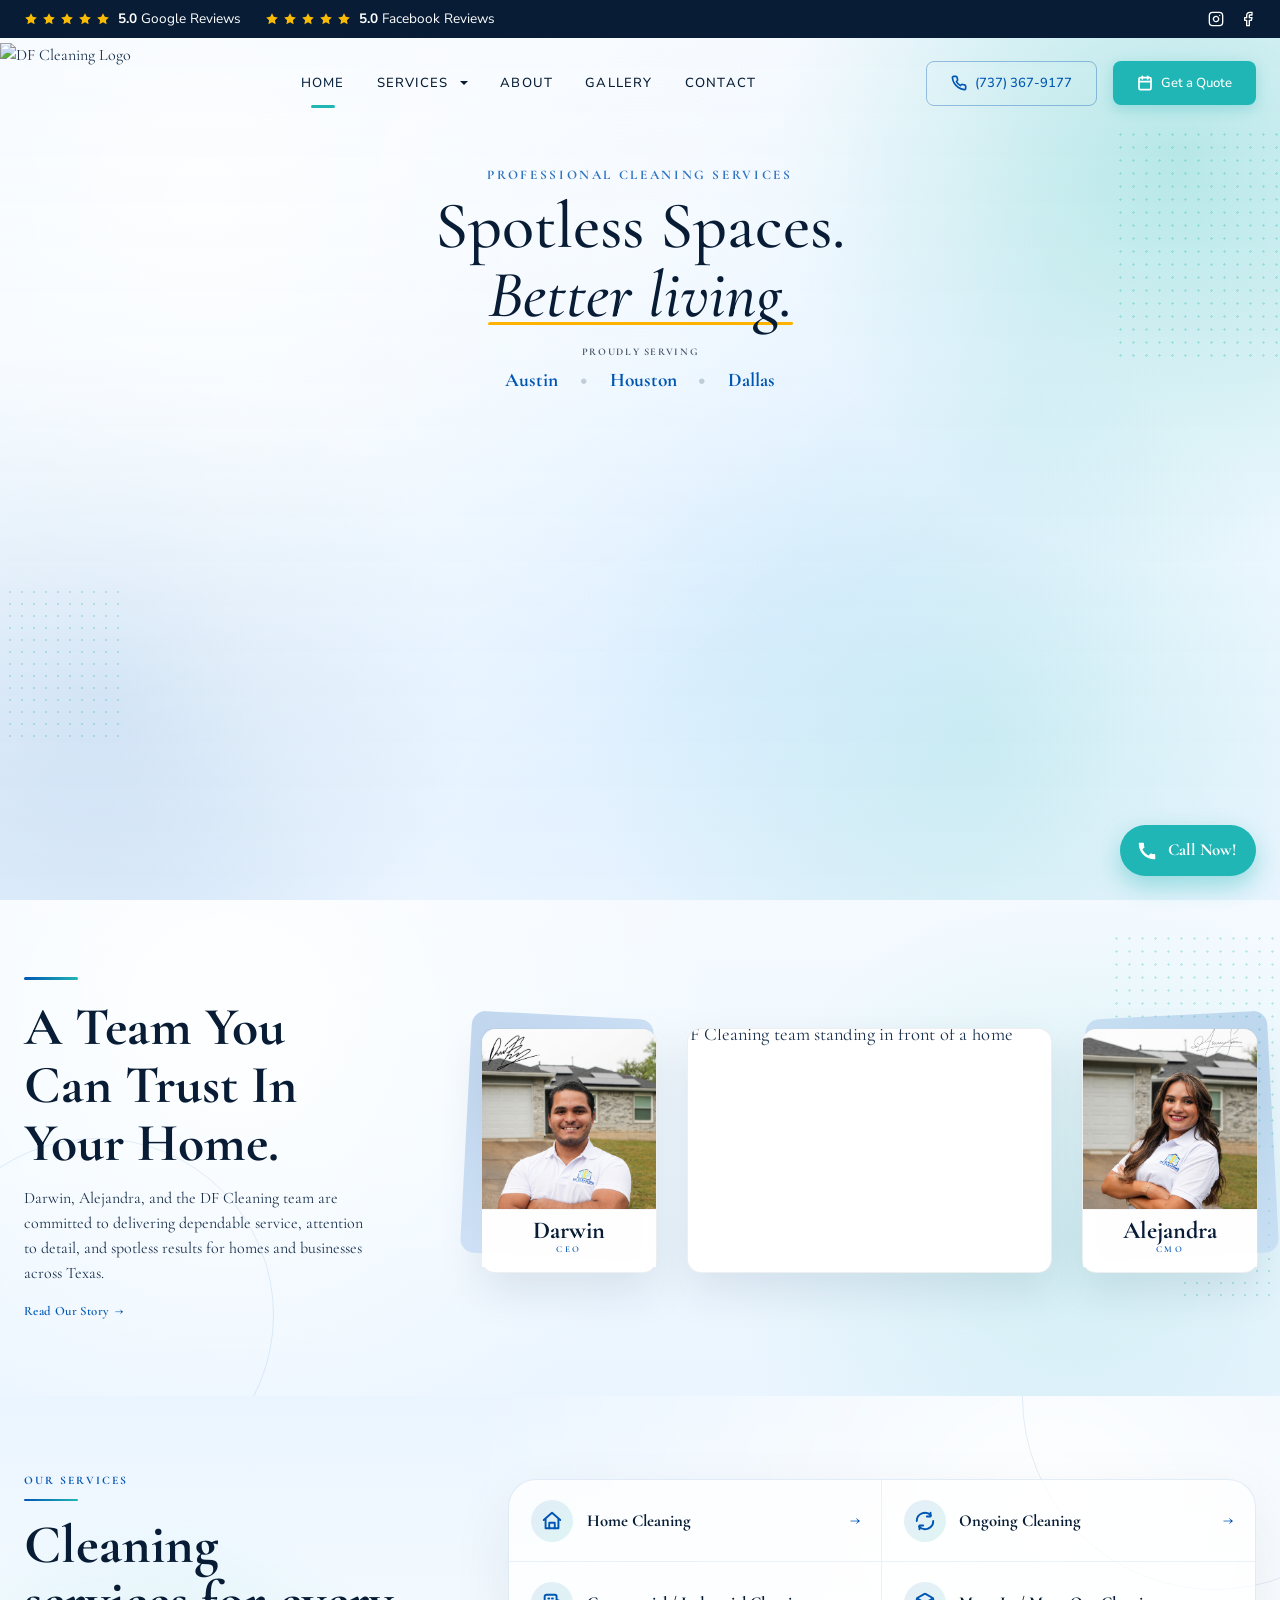
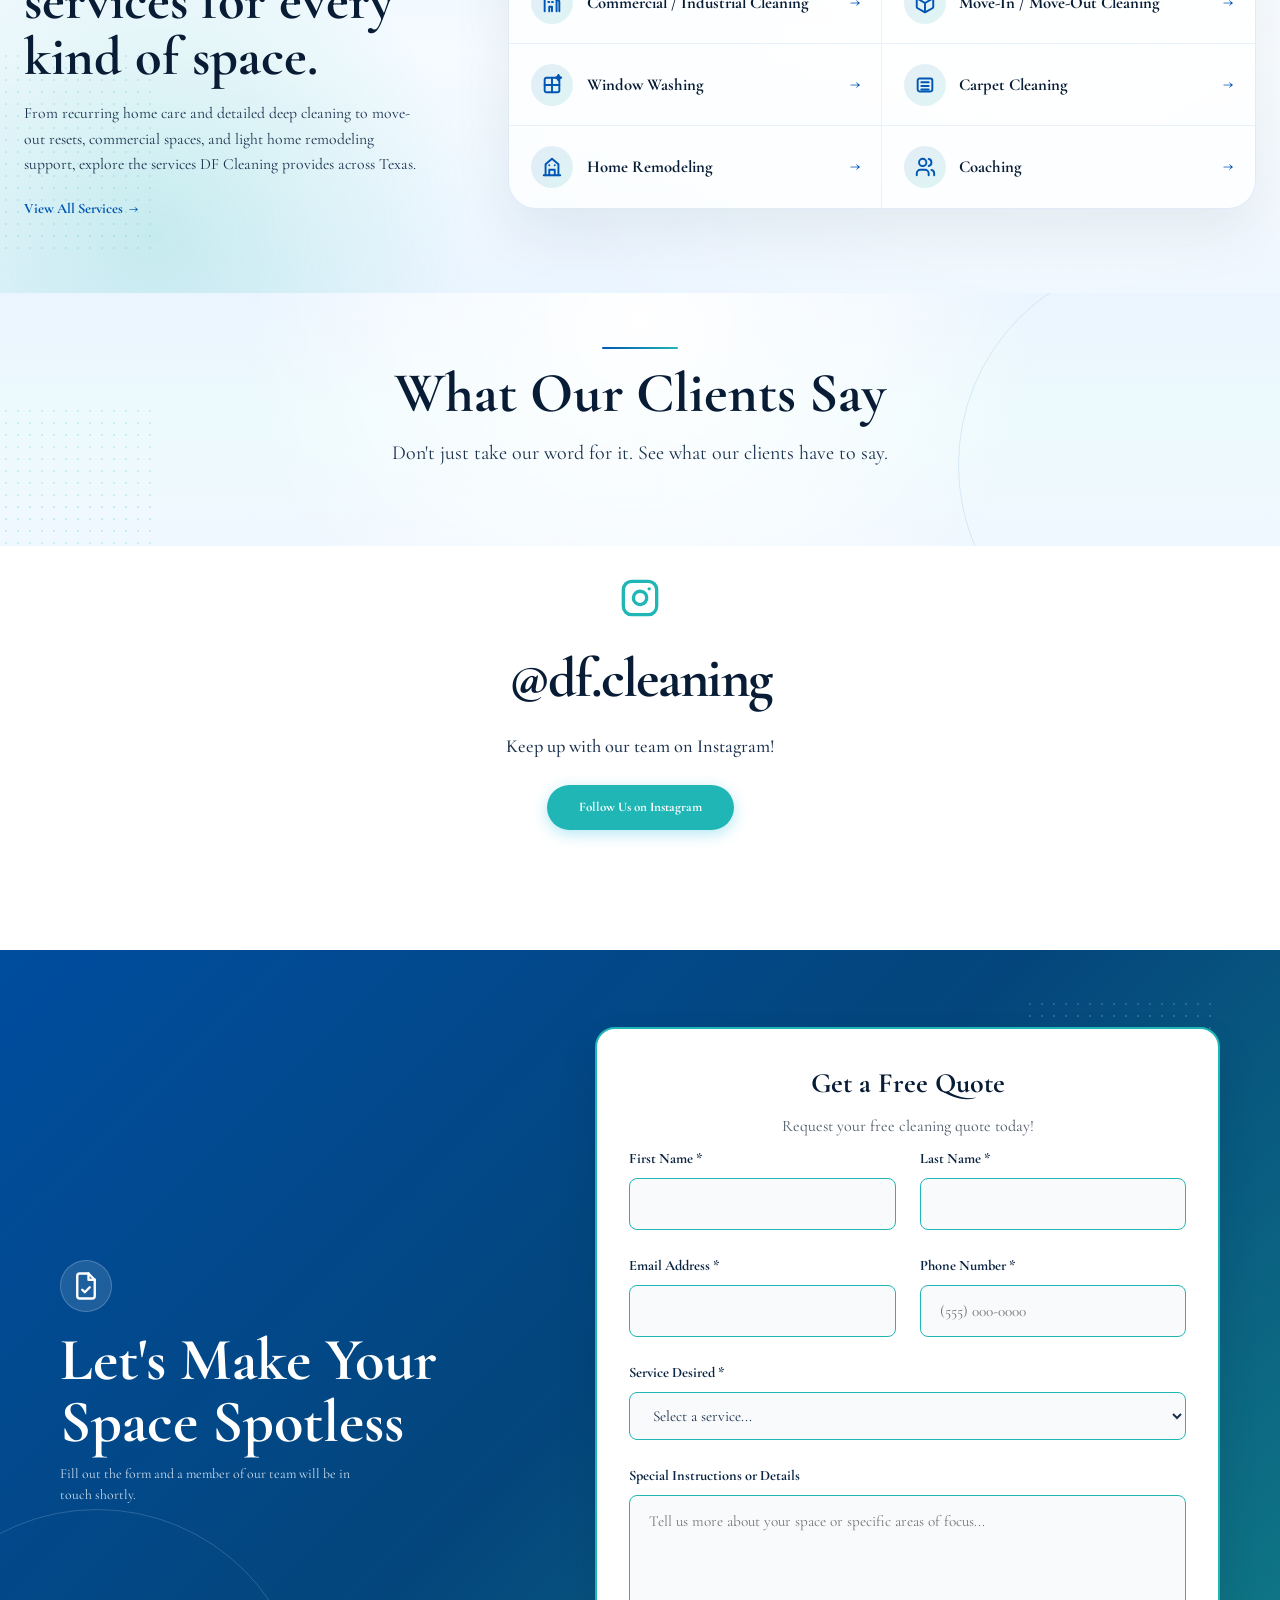
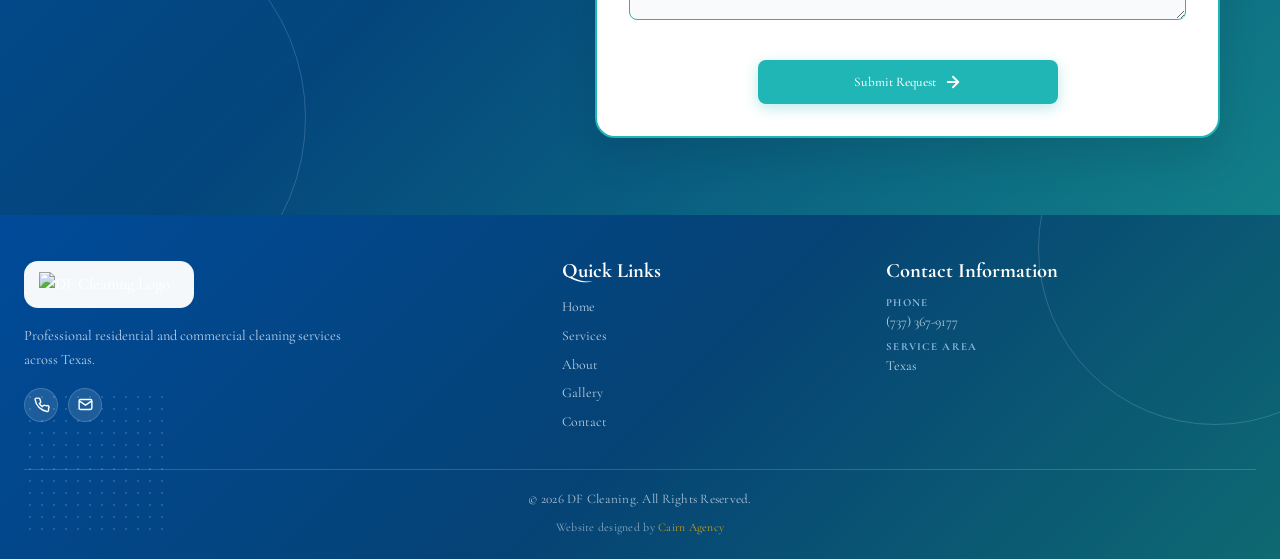
==== commit 5f3b391f: "revert: remove duplicated custom reviews section, keeping only original SociableKit widget" ====
--- a/index.html
+++ b/index.html
@@ -201,159 +201,9 @@
     </section>
 
     <!-- CLIENT REVIEWS -->
-    <section class="reviews-section" id="client-reviews" aria-labelledby="reviews-title">
+    <section class="reviews-section reveal-up" id="client-reviews" aria-labelledby="reviews-title">
       <div class="container reviews-container">
         <div class="reviews-header">
-          <h2 class="reviews-title reveal-up" id="reviews-title" style="--delay: 0.1s;">What Our Clients Say</h2>
-          <p class="reviews-subtitle reveal-up" style="--delay: 0.2s;">Don't just take our word for it. See what our clients have to say.</p>
-        </div>
-
-        <div class="reviews-carousel-wrapper reveal-up" style="--delay: 0.3s;">
-          <button class="reviews-nav-btn reviews-nav-btn--prev" aria-label="Previous reviews" id="reviews-prev">
-            <svg width="24" height="24" viewBox="0 0 24 24" fill="none" stroke="currentColor" stroke-width="2.5" stroke-linecap="round" stroke-linejoin="round">
-              <polyline points="15 18 9 12 15 6"></polyline>
-            </svg>
-          </button>
-
-          <div class="reviews-slider-container">
-            <div class="reviews-slider-track" id="reviews-track">
-              <!-- Review 1: Brianna Guidebeck -->
-              <div class="review-card">
-                <div class="review-card-header">
-                  <div class="review-avatar avatar-blue">B</div>
-                  <div class="review-info">
-                    <h3 class="review-name">Brianna Guidebeck</h3>
-                    <div class="review-meta-row">
-                      <div class="review-stars" aria-label="5 stars">★★★★★</div>
-                      <span class="review-date">6 days ago</span>
-                    </div>
-                  </div>
-                  <div class="review-source">
-                    <svg viewBox="0 0 24 24" width="18" height="18" xmlns="http://www.w3.org/2000/svg" aria-hidden="true">
-                      <path d="M22.56 12.25c0-.78-.07-1.53-.2-2.25H12v4.26h5.92c-.26 1.37-1.04 2.53-2.21 3.31v2.77h3.57c2.08-1.92 3.28-4.74 3.28-8.09z" fill="#4285F4"/>
-                      <path d="M12 23c2.97 0 5.46-.98 7.28-2.66l-3.57-2.77c-.98.66-2.23 1.06-3.71 1.06-2.86 0-5.29-1.93-6.16-4.53H2.18v2.84C3.99 20.53 7.7 23 12 23z" fill="#34A853"/>
-                      <path d="M5.84 14.09c-.22-.66-.35-1.36-.35-2.09s.13-1.43.35-2.09V7.06H2.18C1.43 8.55 1 10.22 1 12s.43 3.45 1.18 4.94l2.85-2.22.81-.63z" fill="#FBBC05"/>
-                      <path d="M12 5.38c1.62 0 3.06.56 4.21 1.64l3.15-3.15C17.45 2.09 14.97 1 12 1 7.7 1 3.99 3.47 2.18 7.06l3.66 2.84c.87-2.6 3.3-4.53 6.16-4.53z" fill="#EA4335"/>
-                    </svg>
-                  </div>
-                </div>
-                <p class="review-text">"Had an amazing experience with this company! I had them come in to clean an apartment before moving out and they did such a good job. They paid great attention to detail and were very thorough."</p>
-              </div>
-
-              <!-- Review 2: Joshua Moreno -->
-              <div class="review-card">
-                <div class="review-card-header">
-                  <div class="review-avatar avatar-teal">J</div>
-                  <div class="review-info">
-                    <h3 class="review-name">Joshua Moreno</h3>
-                    <div class="review-meta-row">
-                      <div class="review-stars" aria-label="5 stars">★★★★★</div>
-                      <span class="review-date">2 weeks ago</span>
-                    </div>
-                  </div>
-                  <div class="review-source">
-                    <svg viewBox="0 0 24 24" width="18" height="18" xmlns="http://www.w3.org/2000/svg" aria-hidden="true">
-                      <path d="M22.56 12.25c0-.78-.07-1.53-.2-2.25H12v4.26h5.92c-.26 1.37-1.04 2.53-2.21 3.31v2.77h3.57c2.08-1.92 3.28-4.74 3.28-8.09z" fill="#4285F4"/>
-                      <path d="M12 23c2.97 0 5.46-.98 7.28-2.66l-3.57-2.77c-.98.66-2.23 1.06-3.71 1.06-2.86 0-5.29-1.93-6.16-4.53H2.18v2.84C3.99 20.53 7.7 23 12 23z" fill="#34A853"/>
-                      <path d="M5.84 14.09c-.22-.66-.35-1.36-.35-2.09s.13-1.43.35-2.09V7.06H2.18C1.43 8.55 1 10.22 1 12s.43 3.45 1.18 4.94l2.85-2.22.81-.63z" fill="#FBBC05"/>
-                      <path d="M12 5.38c1.62 0 3.06.56 4.21 1.64l3.15-3.15C17.45 2.09 14.97 1 12 1 7.7 1 3.99 3.47 2.18 7.06l3.66 2.84c.87-2.6 3.3-4.53 6.16-4.53z" fill="#EA4335"/>
-                    </svg>
-                  </div>
-                </div>
-                <p class="review-text">"Great job and seamless experience with the deep clean, very punctual and professional customer experience."</p>
-              </div>
-
-              <!-- Review 3: Paige Foley -->
-              <div class="review-card">
-                <div class="review-card-header">
-                  <div class="review-avatar avatar-light-blue">P</div>
-                  <div class="review-info">
-                    <h3 class="review-name">Paige Foley</h3>
-                    <div class="review-meta-row">
-                      <div class="review-stars" aria-label="5 stars">★★★★★</div>
-                      <span class="review-date">1 week ago</span>
-                    </div>
-                  </div>
-                  <div class="review-source">
-                    <svg viewBox="0 0 24 24" width="18" height="18" xmlns="http://www.w3.org/2000/svg" aria-hidden="true">
-                      <path d="M22.56 12.25c0-.78-.07-1.53-.2-2.25H12v4.26h5.92c-.26 1.37-1.04 2.53-2.21 3.31v2.77h3.57c2.08-1.92 3.28-4.74 3.28-8.09z" fill="#4285F4"/>
-                      <path d="M12 23c2.97 0 5.46-.98 7.28-2.66l-3.57-2.77c-.98.66-2.23 1.06-3.71 1.06-2.86 0-5.29-1.93-6.16-4.53H2.18v2.84C3.99 20.53 7.7 23 12 23z" fill="#34A853"/>
-                      <path d="M5.84 14.09c-.22-.66-.35-1.36-.35-2.09s.13-1.43.35-2.09V7.06H2.18C1.43 8.55 1 10.22 1 12s.43 3.45 1.18 4.94l2.85-2.22.81-.63z" fill="#FBBC05"/>
-                      <path d="M12 5.38c1.62 0 3.06.56 4.21 1.64l3.15-3.15C17.45 2.09 14.97 1 12 1 7.7 1 3.99 3.47 2.18 7.06l3.66 2.84c.87-2.6 3.3-4.53 6.16-4.53z" fill="#EA4335"/>
-                    </svg>
-                  </div>
-                </div>
-                <p class="review-text">"Leticia and Monica were great!! Will be using again 😊"</p>
-              </div>
-
-              <!-- Review 4: Kevin Alberto -->
-              <div class="review-card">
-                <div class="review-card-header">
-                  <div class="review-avatar avatar-blue">K</div>
-                  <div class="review-info">
-                    <h3 class="review-name">Kevin Alberto</h3>
-                    <div class="review-meta-row">
-                      <div class="review-stars" aria-label="5 stars">★★★★★</div>
-                      <span class="review-date">2 weeks ago</span>
-                    </div>
-                  </div>
-                  <div class="review-source">
-                    <svg viewBox="0 0 24 24" width="18" height="18" xmlns="http://www.w3.org/2000/svg" aria-hidden="true">
-                      <path d="M22.56 12.25c0-.78-.07-1.53-.2-2.25H12v4.26h5.92c-.26 1.37-1.04 2.53-2.21 3.31v2.77h3.57c2.08-1.92 3.28-4.74 3.28-8.09z" fill="#4285F4"/>
-                      <path d="M12 23c2.97 0 5.46-.98 7.28-2.66l-3.57-2.77c-.98.66-2.23 1.06-3.71 1.06-2.86 0-5.29-1.93-6.16-4.53H2.18v2.84C3.99 20.53 7.7 23 12 23z" fill="#34A853"/>
-                      <path d="M5.84 14.09c-.22-.66-.35-1.36-.35-2.09s.13-1.43.35-2.09V7.06H2.18C1.43 8.55 1 10.22 1 12s.43 3.45 1.18 4.94l2.85-2.22.81-.63z" fill="#FBBC05"/>
-                      <path d="M12 5.38c1.62 0 3.06.56 4.21 1.64l3.15-3.15C17.45 2.09 14.97 1 12 1 7.7 1 3.99 3.47 2.18 7.06l3.66 2.84c.87-2.6 3.3-4.53 6.16-4.53z" fill="#EA4335"/>
-                    </svg>
-                  </div>
-                </div>
-                <p class="review-text">"They did an amazing job on our home. They have an all inclusive package that made it super easy to set up. Highly recommend!"</p>
-              </div>
-
-              <!-- Review 5: Catherine Hoffman -->
-              <div class="review-card">
-                <div class="review-card-header">
-                  <div class="review-avatar avatar-teal">C</div>
-                  <div class="review-info">
-                    <h3 class="review-name">Catherine Hoffman</h3>
-                    <div class="review-meta-row">
-                      <div class="review-stars" aria-label="5 stars">★★★★★</div>
-                      <span class="review-date">2 weeks ago</span>
-                    </div>
-                  </div>
-                  <div class="review-source">
-                    <svg viewBox="0 0 24 24" width="18" height="18" xmlns="http://www.w3.org/2000/svg" aria-hidden="true">
-                      <path d="M22.56 12.25c0-.78-.07-1.53-.2-2.25H12v4.26h5.92c-.26 1.37-1.04 2.53-2.21 3.31v2.77h3.57c2.08-1.92 3.28-4.74 3.28-8.09z" fill="#4285F4"/>
-                      <path d="M12 23c2.97 0 5.46-.98 7.28-2.66l-3.57-2.77c-.98.66-2.23 1.06-3.71 1.06-2.86 0-5.29-1.93-6.16-4.53H2.18v2.84C3.99 20.53 7.7 23 12 23z" fill="#34A853"/>
-                      <path d="M5.84 14.09c-.22-.66-.35-1.36-.35-2.09s.13-1.43.35-2.09V7.06H2.18C1.43 8.55 1 10.22 1 12s.43 3.45 1.18 4.94l2.85-2.22.81-.63z" fill="#FBBC05"/>
-                      <path d="M12 5.38c1.62 0 3.06.56 4.21 1.64l3.15-3.15C17.45 2.09 14.97 1 12 1 7.7 1 3.99 3.47 2.18 7.06l3.66 2.84c.87-2.6 3.3-4.53 6.16-4.53z" fill="#EA4335"/>
-                    </svg>
-                  </div>
-                </div>
-                <p class="review-text">"Leticia and Maria did a great job with our move out / deep clean. The house looks fantastic!"</p>
-              </div>
-
-              <!-- Review 6: Hilary Doe -->
-              <div class="review-card">
-                <div class="review-card-header">
-                  <div class="review-avatar avatar-light-blue">H</div>
-                  <div class="review-info">
-                    <h3 class="review-name">Hilary Doe</h3>
-                    <div class="review-meta-row">
-                      <div class="review-stars" aria-label="5 stars">★★★★★</div>
-                      <span class="review-date">2 weeks ago</span>
-                    </div>
-                  </div>
-                  <div class="review-source">
-                    <svg viewBox="0 0 24 24" width="18" height="18" xmlns="http://www.w3.org/2000/svg" aria-hidden="true">
-                      <path d="M22.56 12.25c0-.78-.07-1.53-.2-2.25H12v4.26h5.92c-.26 1.37-1.04 2.53-2.21 3.31v2.77h3.57c2.08-1.92 3.28-4.74 3.28-8.09z" fill="#4285F4"/>
-                      <path d="M12 23c2.97 0 5.46-.98 7.28-2.66l-3.57-2.77c-.98.66-2.23 1.06-3.71 1.06-2.86 0-5.29-1.93-6.16-4.53H2.18v2.84C3.99 20.53 7.7 23 12 23z" fill="#34A853"/>
-                      <path d="M5.84 14.09c-.22-.66-.35-1.36-.35-2.09s.13-1.43.35-2.09V7.06H2.18C1.43 8.55 1 10.22 1 12s.43 3.45 1.18 4.94l2.85-2.22.81-.63z" fill="#FBBC05"/>
-                      <path d="M12 5.38c1.62 0 3.06.56 4.21 1.64l3.15-3.15C17.45 2.09 14.97 1 12 1 7.7 1 3.99 3.47 2.18 7.06l3.66 2.84c.87-2.6 3.3-4.53 6.16-4.53z" fill="#EA4335"/>
-                    </svg>
-                  </div>
-                </div>
-                <p class="review-text">"Everyone was very responsive, kind, and helpful, and they did an excellent job cleaning our house. Very recommended!"</p>
-              </div>
           <h2 class="reviews-title" id="reviews-title">What Our Clients Say</h2>
           <p class="reviews-subtitle">Don't just take our word for it. See what our clients have to say.</p>
         </div>
